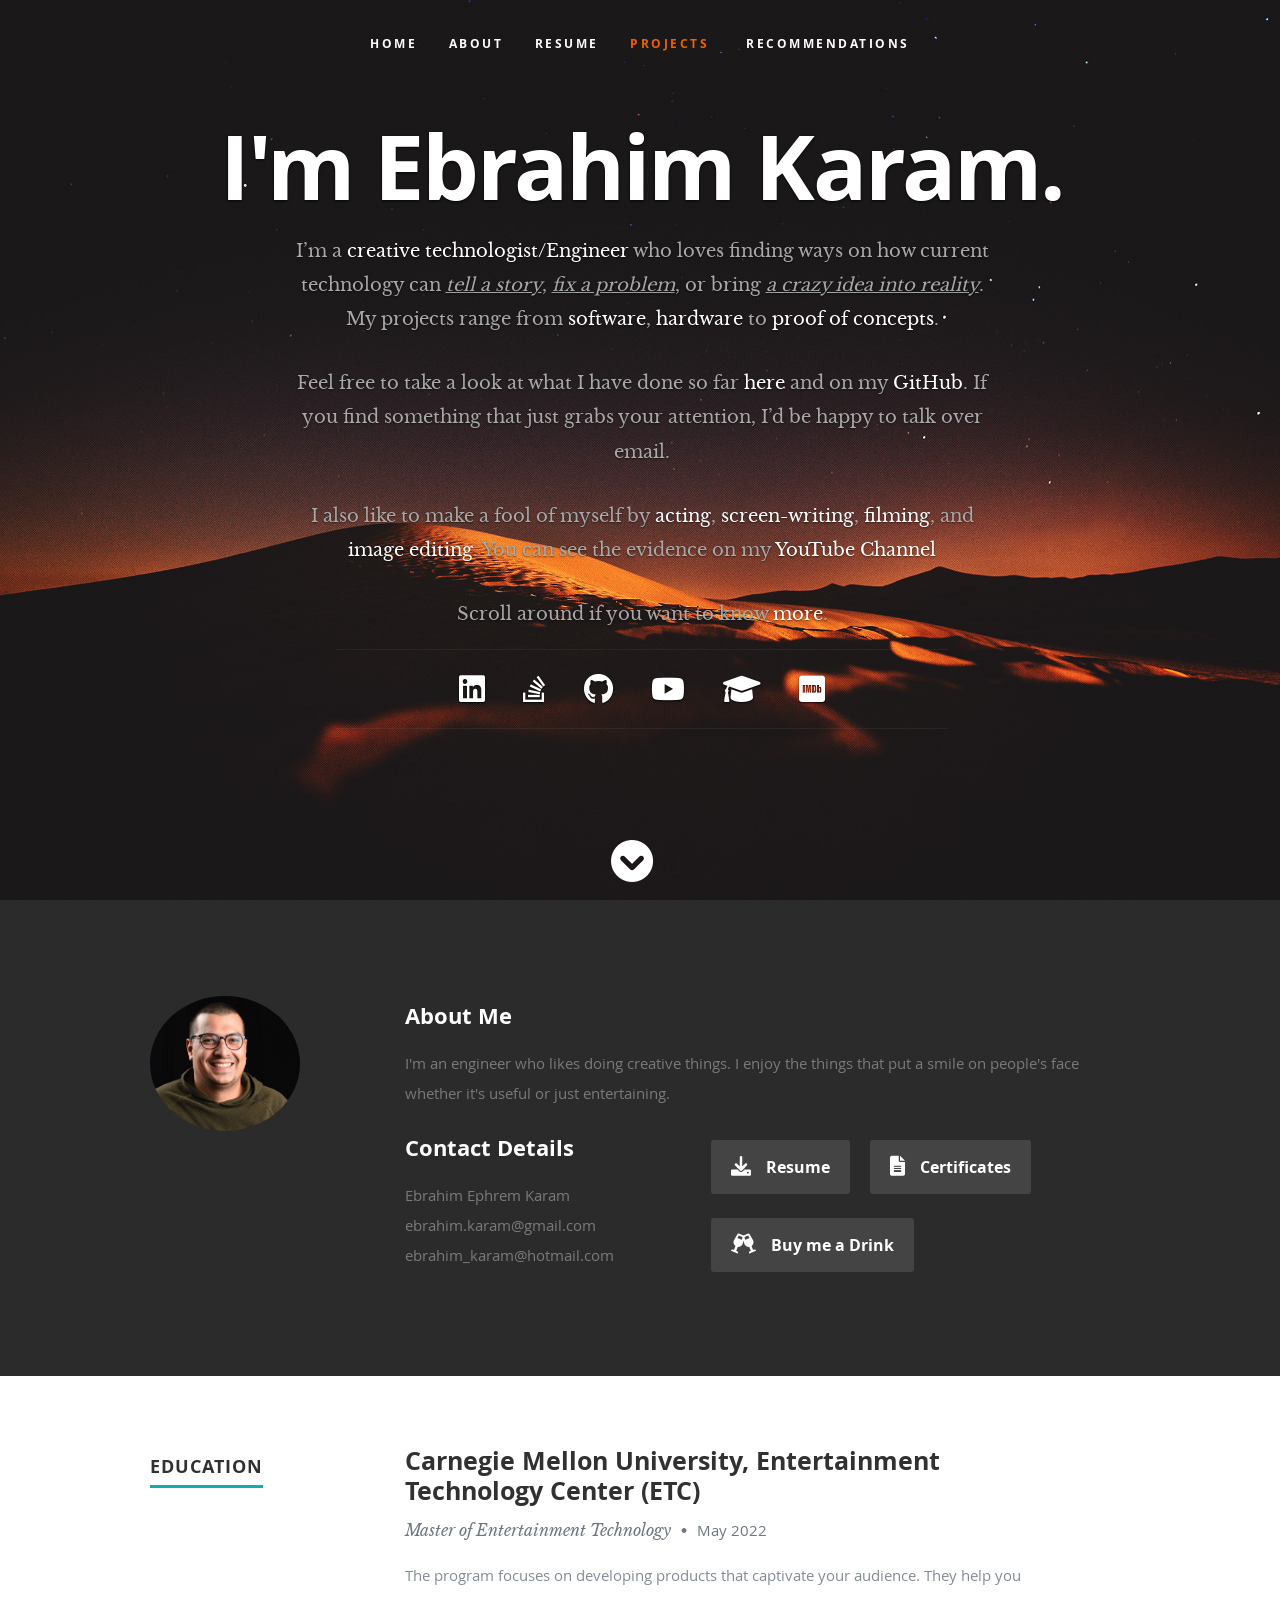
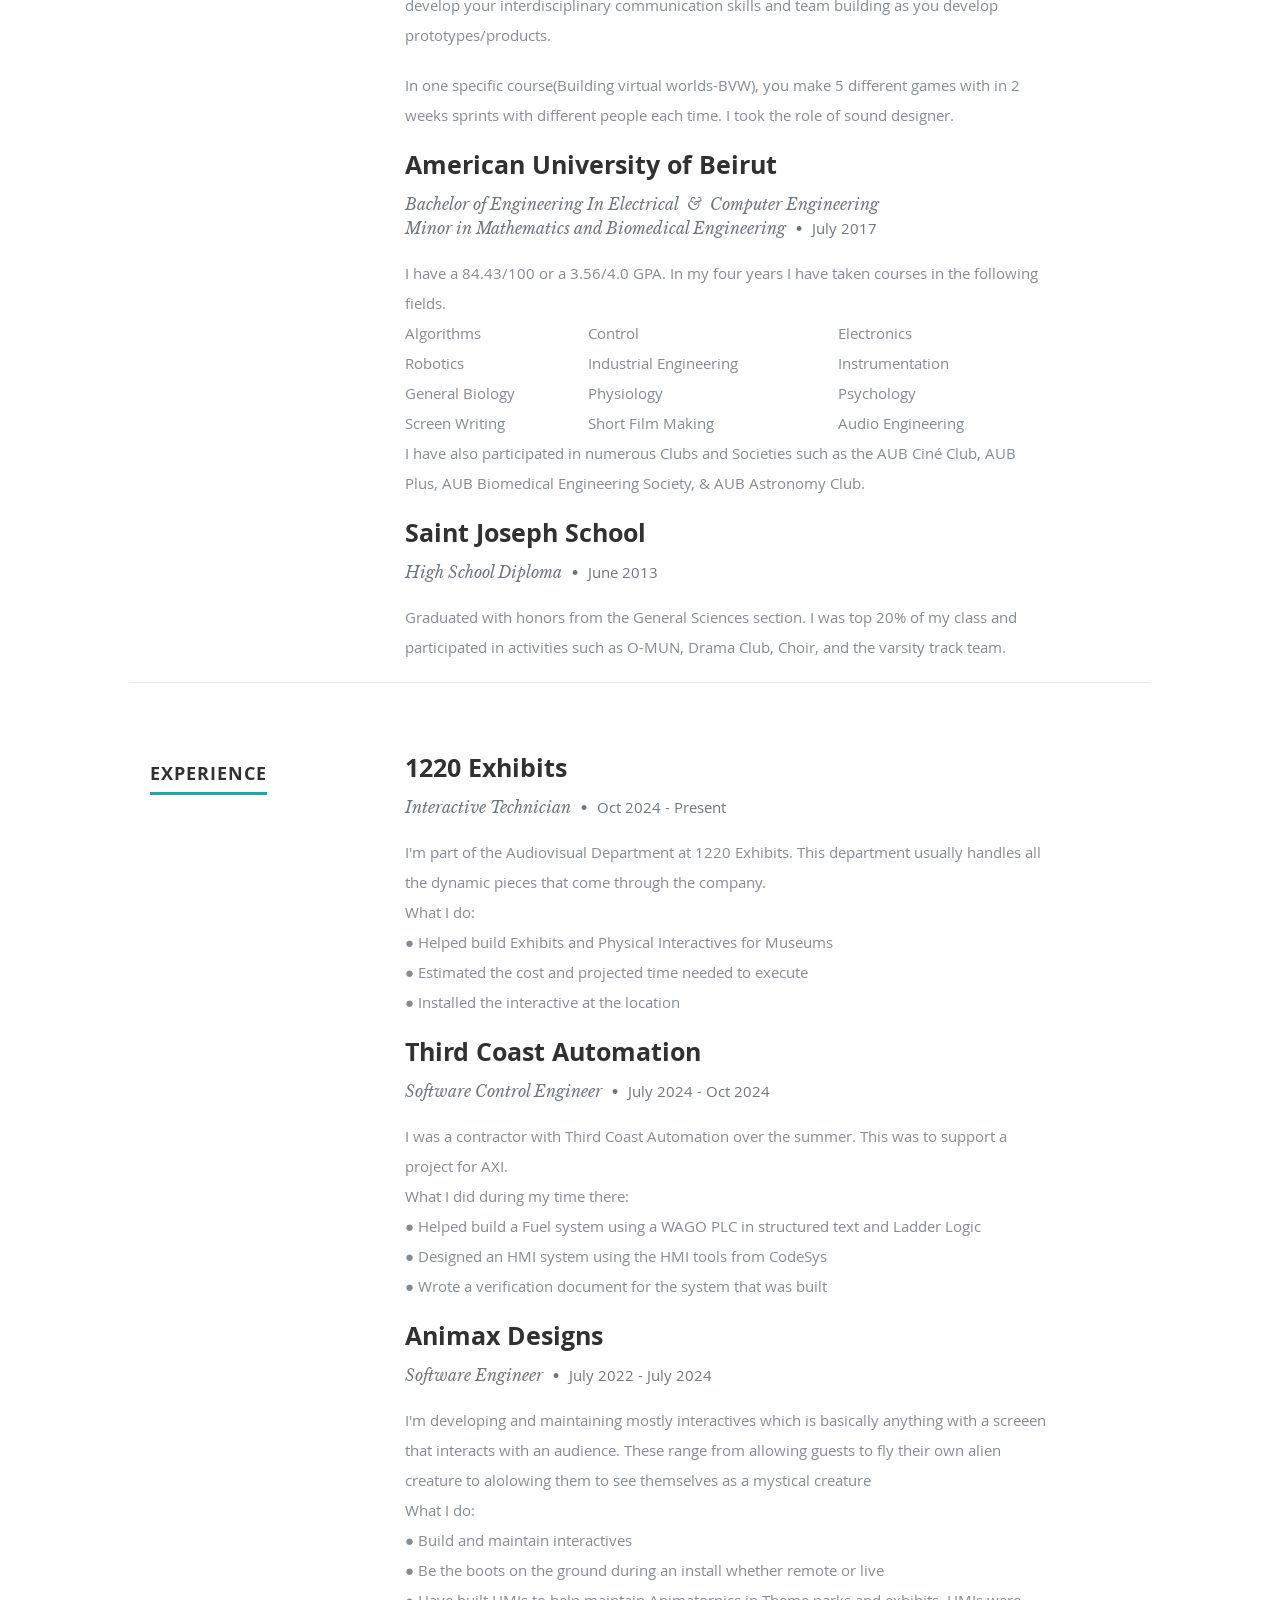
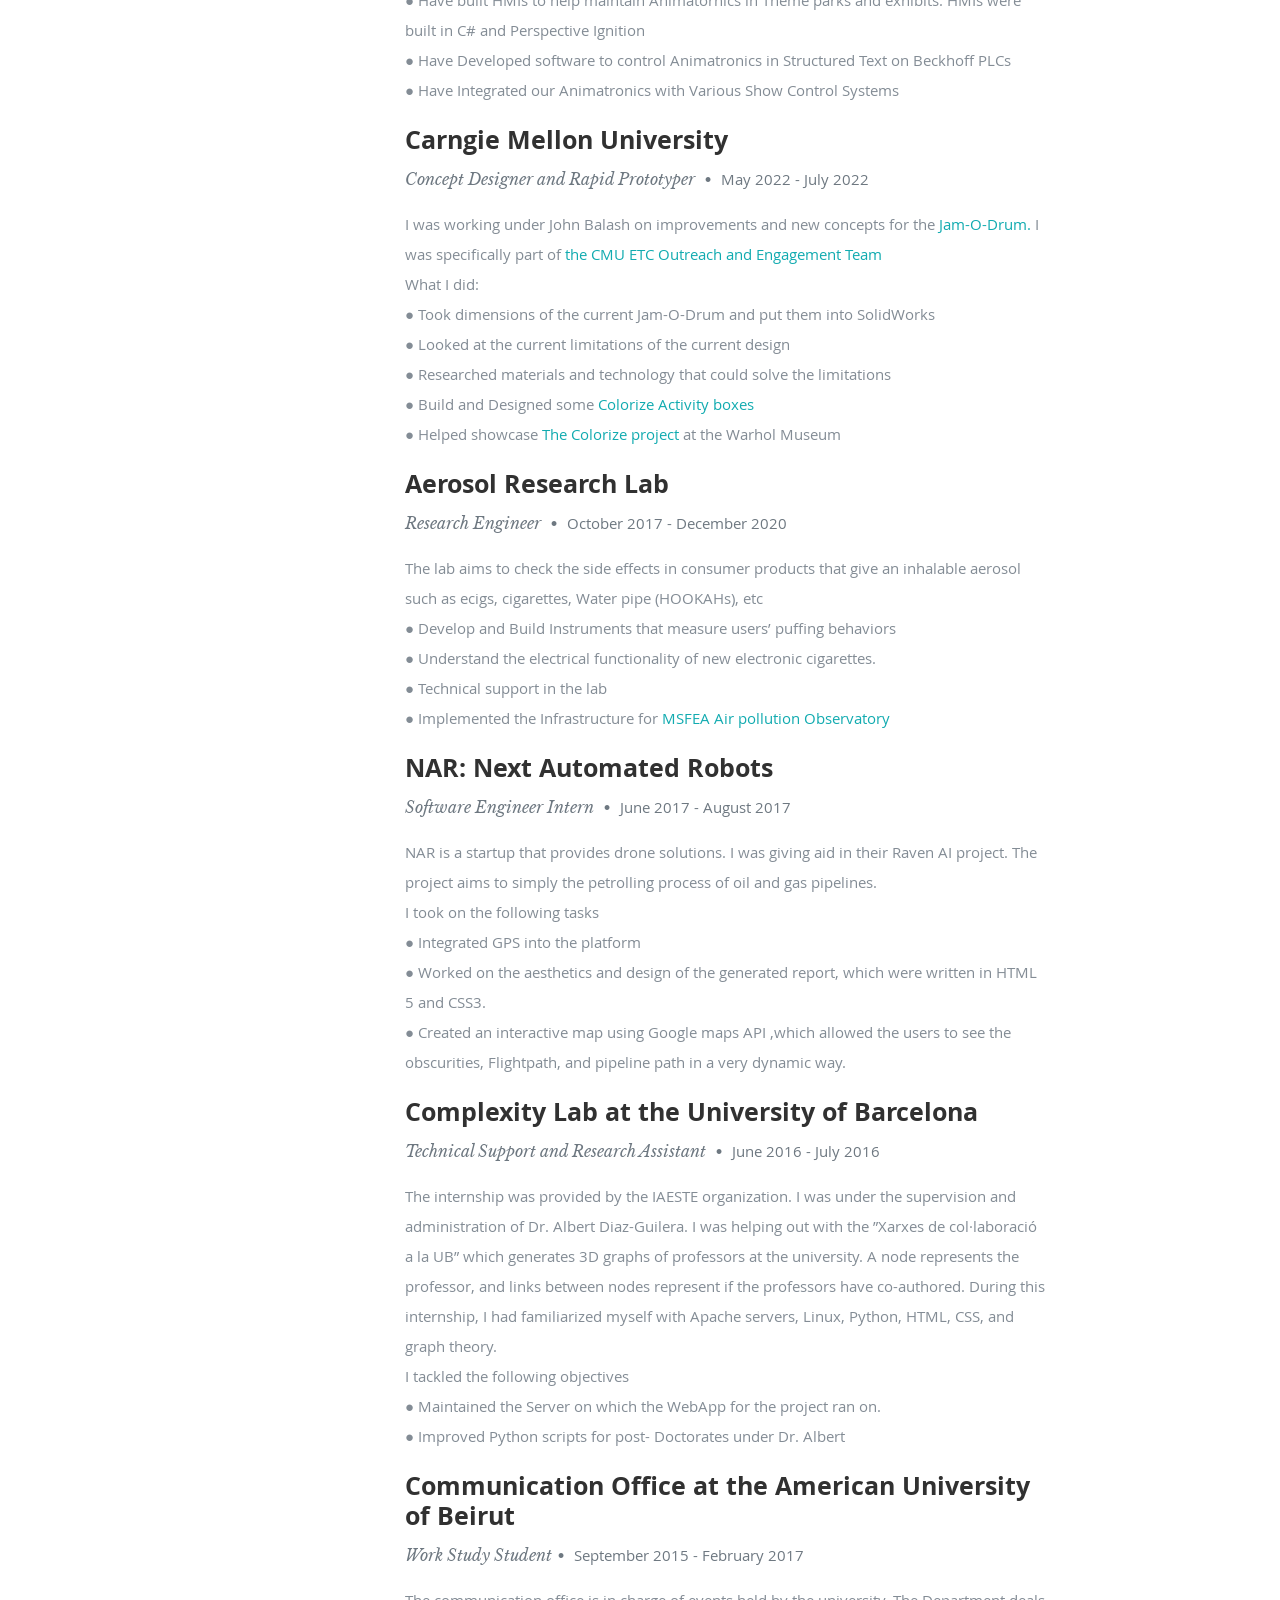
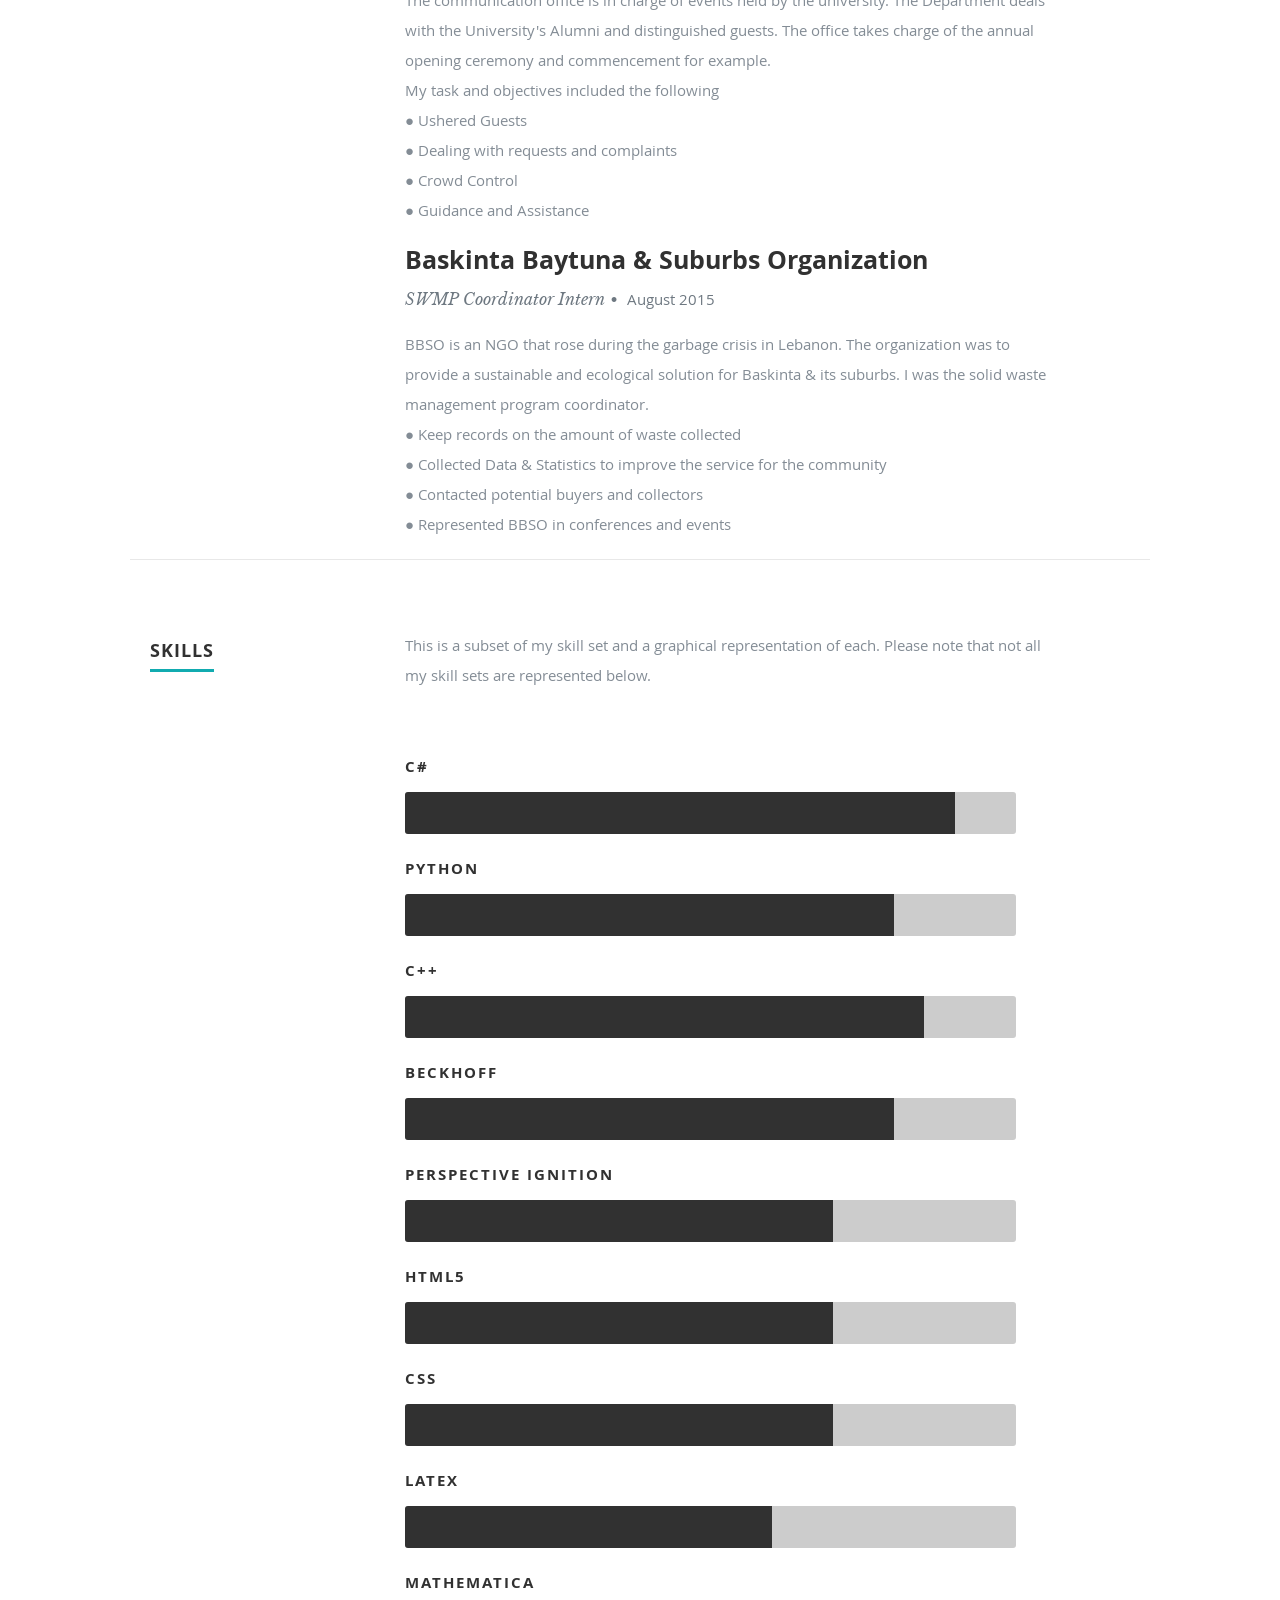
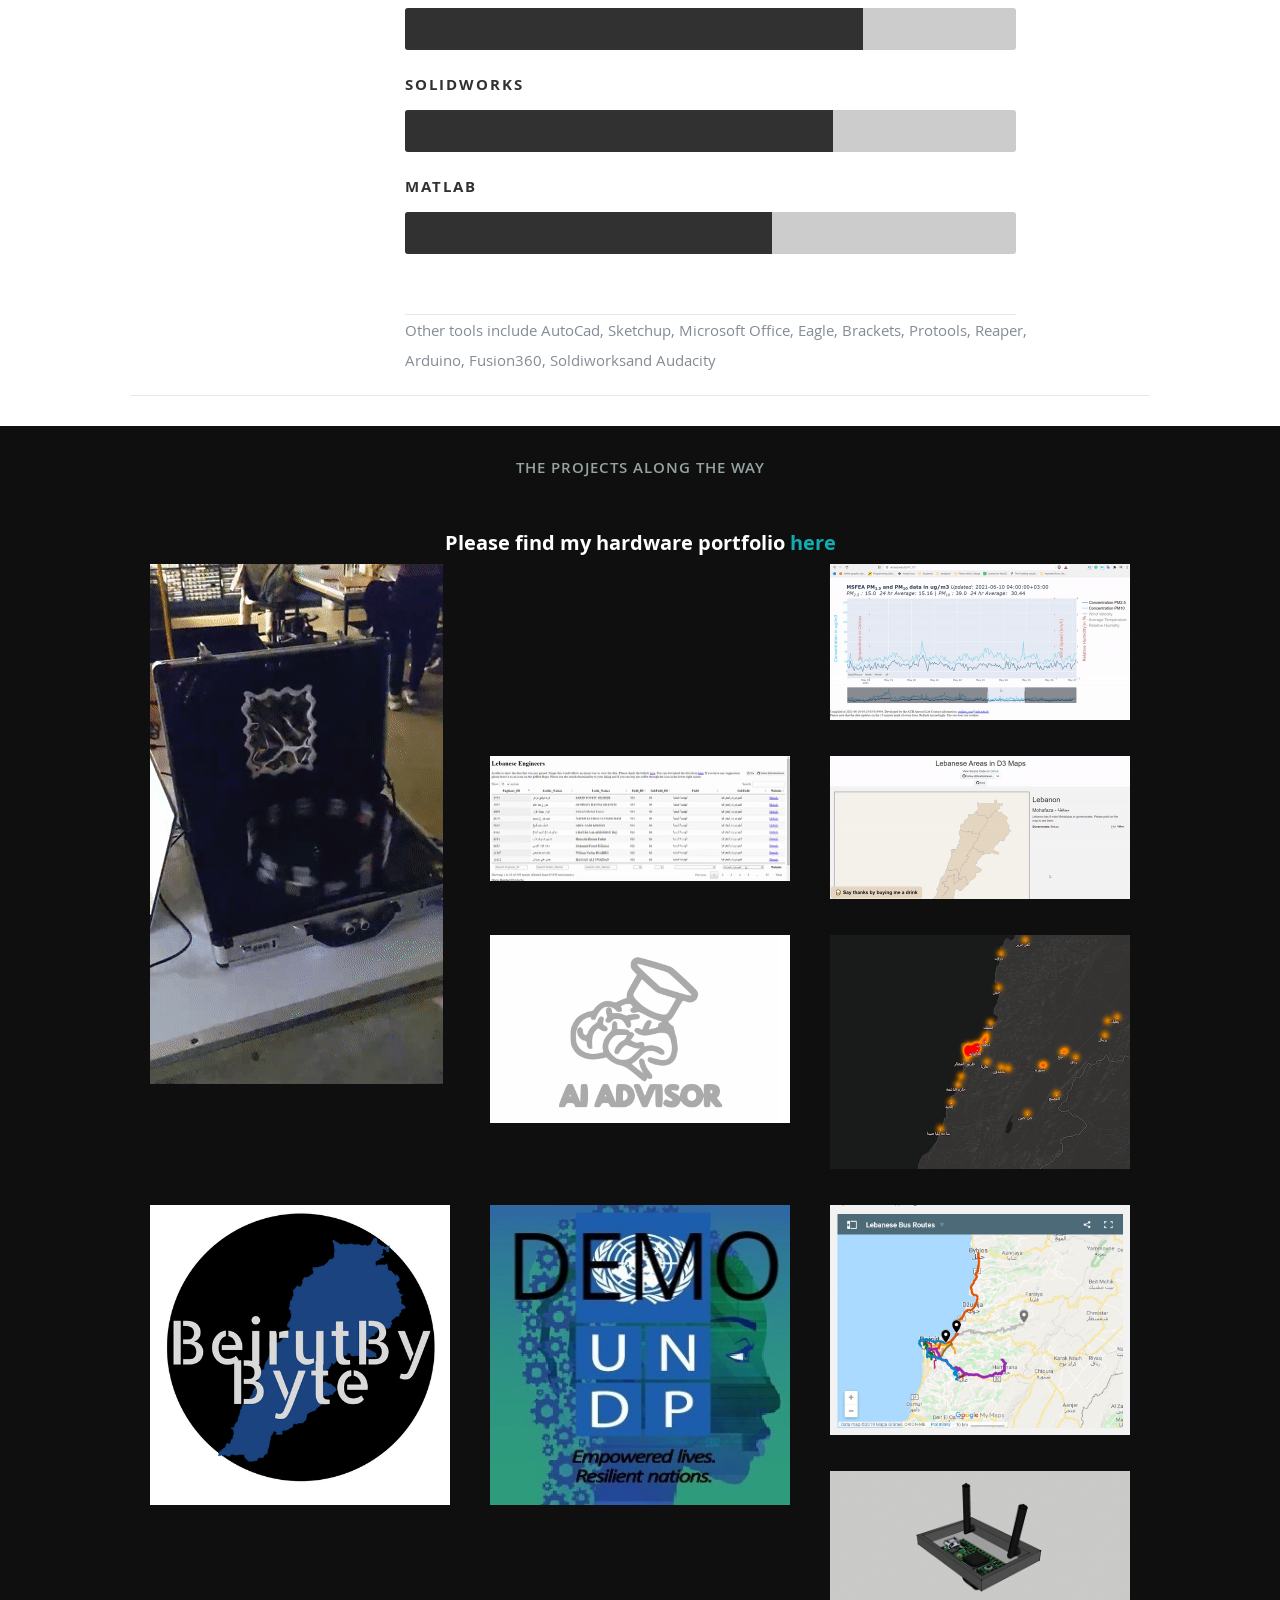
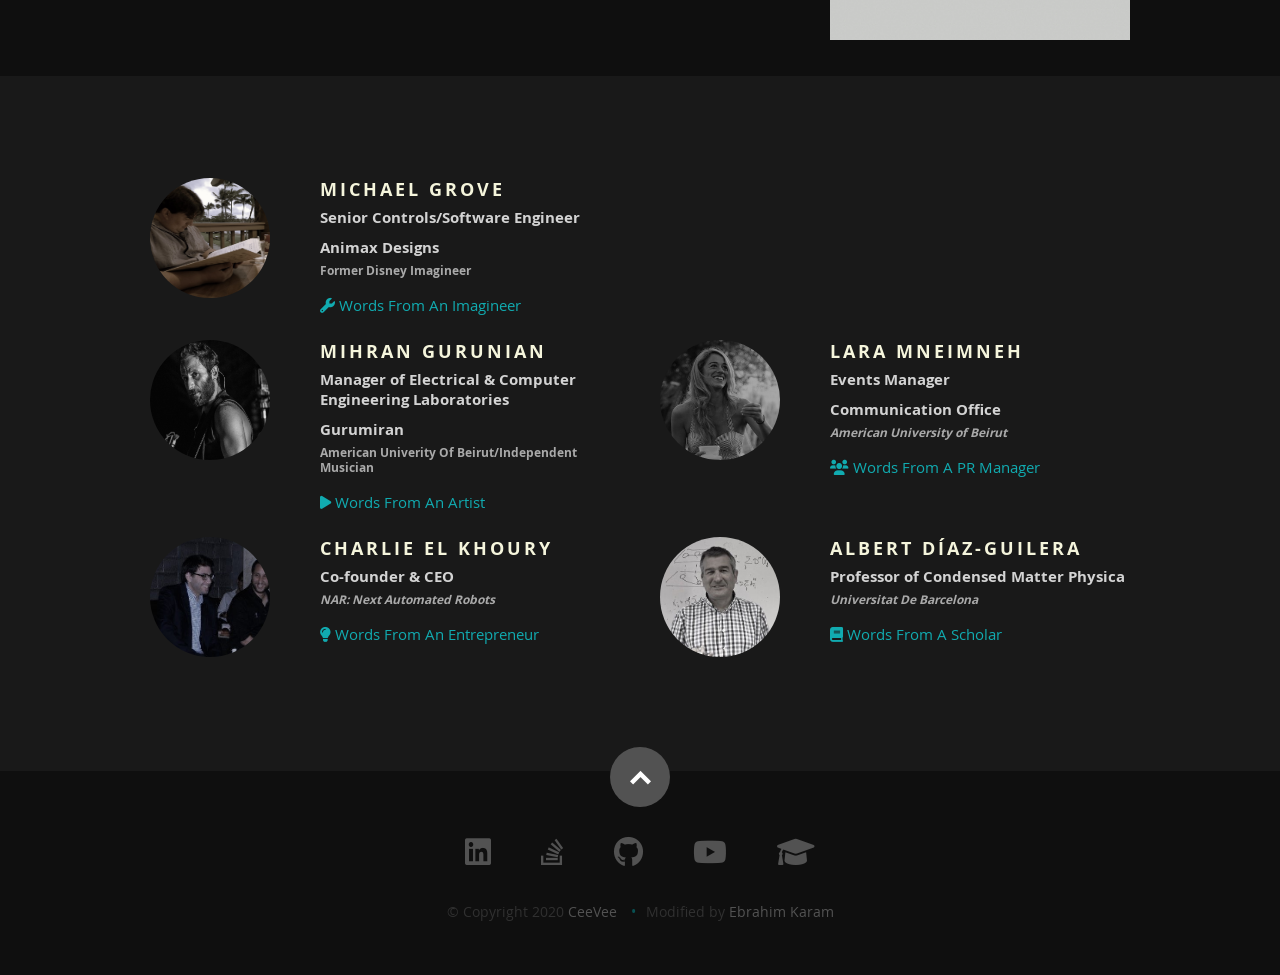
==== index.html @ c5aea29e "Added recent information and experience" ====
<!DOCTYPE html>
<!--[if lt IE 8 ]><html class="no-js ie ie7" lang="en"> <![endif]-->
<!--[if IE 8 ]><html class="no-js ie ie8" lang="en"> <![endif]-->
<!--[if (gte IE 8)|!(IE)]><!-->
<!--So IF you HERE: thanks for looking under the hood-->
<html class="no-js" lang="en">
<!--<![endif]-->

<head>
    <script data-ad-client="ca-pub-5506275231915436" async src="https://pagead2.googlesyndication.com/pagead/js/adsbygoogle.js"></script>
    <script data-ad-client="ca-pub-5506275231915436" async src="https://pagead2.googlesyndication.com/pagead/js/adsbygoogle.js"></script>


    <!--- Basic Page Needs
================================================== -->
    <meta charset="utf-8">
    <title>Ebrahim Karam Cirriculum Vitae</title>
    <meta name="description" content="">
    <meta name="author" content="">

    <!-- Mobile Specific Metas
================================================== -->
    <meta name="viewport" content="width=device-width, initial-scale=1, maximum-scale=1">

    <!-- CSS
================================================== -->
    <link rel="stylesheet" href="css/default.css">
    <link rel="stylesheet" href="css/layout.css">
    <link rel="stylesheet" href="css/media-queries.css">
    <link rel="stylesheet" href="css/magnific-popup.css">

    <!-- Script
================================================== -->
    <script src="js/modernizr.js"></script>

    <!-- Favicons
================================================== -->
    <link rel="shortcut icon" href="favicon.ico">


    <style>
        .dropbtn {
            background-color: #4CAF50;
            color: #838C95;
            padding: 16px;
            font-size: 16px;
            border: none;
            cursor: pointer;
        }

        .dropdown {
            position: relative;
            display: inline-block;
        }

        .dropdown-content {
            display: none;
            position: absolute;
            background-color: inherit;
            min-width: 160px;
            padding-top: 0px;
            box-shadow: 0px 8px 16px 0px rgba(0, 0, 0, 0.5);
            z-index: 1;
        }

        .dropdown-content a {
            color: #838C95;

            text-decoration: none;
            display: block;
        }

        .dropdown-content a:hover {
            color: orange;
        }

        .dropdown:hover .dropdown-content {
            display: block;
        }
    </style>


    <!--Google Analytics Tracking
================================================== -->
    <script>
        (function(i, s, o, g, r, a, m) {
            i['GoogleAnalyticsObject'] = r;
            i[r] = i[r] || function() {
                (i[r].q = i[r].q || []).push(arguments)
            }, i[r].l = 1 * new Date();
            a = s.createElement(o),
                m = s.getElementsByTagName(o)[0];
            a.async = 1;
            a.src = g;
            m.parentNode.insertBefore(a, m)
        })(window, document, 'script', 'https://www.google-analytics.com/analytics.js', 'ga');

        ga('create', 'UA-107166873-1', 'auto');
        ga('send', 'pageview');
    </script>

</head>

<body>
    <script>
        window.fbAsyncInit = function() {
            FB.init({
                appId: '136070000348594',
                cookie: true,
                xfbml: true,
                version: 'v2.10'
            });
            FB.AppEvents.logPageView();
        };

        (function(d, s, id) {
            var js, fjs = d.getElementsByTagName(s)[0];
            if (d.getElementById(id)) {
                return;
            }
            js = d.createElement(s);
            js.id = id;
            js.src = "//connect.facebook.net/en_US/sdk.js";
            fjs.parentNode.insertBefore(js, fjs);
        }(document, 'script', 'facebook-jssdk'));
    </script>

    <!-- Header
================================================== -->
    <header id="home">

        <nav id="nav-wrap">

            <a class="mobile-btn" href="#nav-wrap" title="Show navigation">Show navigation</a>
            <a class="mobile-btn" href="#" title="Hide navigation">Hide navigation</a>

            <ul id="nav" class="nav">
                <li class="current"><a class="smoothscroll" href="#home">Home</a></li>
                <li><a class="smoothscroll" href="#about">About</a></li>

                <li>
                    <div class="dropdown">
                        <a class="smoothscroll" href="#resume">Resume</a>

                        <div id="dropMeColor" class="dropdown-content">
                            <ul id="nav" class="nav">
                                <li><a class="smoothscroll" href="#education">Education</a></li>
                                <li><a class="smoothscroll" href="#experience">Experience</a></li>
                                <li><a class="smoothscroll" href="#skills">Skills</a></li>
                            </ul>
                        </div>
                    </div>
                </li>
                <li><a class="smoothscroll" href="#portfolio">Projects</a></li>

                <li><a class="smoothscroll" style="display: none" href="#testimonials">Favorite Quotes</a></li>
                <li><a class="smoothscroll" href="#contact">Recommendations</a></li>
            </ul> <!-- end #nav -->

        </nav> <!-- end #nav-wrap -->

        <div class="row banner">
            <div class="banner-text">
                <h1 class="responsive-headline">I'm Ebrahim Karam.</h1>
                <h3> I’m a <span>creative technologist/Engineer</span> who loves finding ways on how current technology can <i><u>tell a story</u></i>, <i><u>fix a problem</u></i>, or bring <i><u>a crazy idea into reality</u></i>. My projects range from <span>software</span>, <span>hardware</span> to <span>proof of concepts</span>.
                </h3>
                <br>
                <h3>
                    Feel free to take a look at what I have done so far <a href="https://www.ebrahimkaram.com/#portfolio"><span>here</span></a> and on my <a href="https://github.com/EbrahimKaram" target="_blank"><span>GitHub</span></a>. If you find something that just grabs your attention, I’d be happy to talk over email.
                </h3>
                <br>
                <h3>I also like to make a fool of myself by <span>acting</span>, <span>screen-writing</span>, <span>filming</span>, and <span>image editing</span>. You can see the evidence on my <a href="https://www.youtube.com/c/EbrahimKaram" target="_blank">YouTube Channel</a> </h3>
                <br>
                <h3>Scroll around if you want to know
                    <a class="smoothscroll" href="#about">more</a>.
                </h3>
                <hr />
                <ul class="social">
                    <li><a href="https://www.linkedin.com/in/ebrahim-ephrem-karam/" target="_blank"><i class="fab fa-linkedin"></i></a></li>
                    <li><a href="https://stackoverflow.com/users/6474694/ebrahim-karam" target="_blank"><i class="fab fa-stack-overflow"></i></a></li>
                    <li><a href="https://github.com/EbrahimKaram" target="_blank"><i class="fab fa-github"></i></a></li>
                    <li><a href="https://www.youtube.com/c/EbrahimKaram" target="_blank"><i class="fab fa-youtube"></i></a></li>
                    <li><a href="https://scholar.google.com/citations?user=YvEEdZUAAAAJ&hl=en" target="_blank"><i class="fa fa-graduation-cap"></i></a>
                    </li>
                    <li><a href="https://www.imdb.com/user/ur45714210/?ref_=nv_usr_prof_2" target="_blank"><i class="fab fa-imdb"></i></a>
                    </li>
                </ul>
                <hr />
            </div>
        </div>

        <p class="scrolldown">
            <a class="smoothscroll" href="#portfolio"><i class="fas fa-chevron-circle-down"></i></a>
        </p>


    </header> <!-- Header End -->


    <!-- About Section
================================================== -->
    <section id="about">

        <div class="row">

            <div class="three columns">

                <img class="profile-pic" src="images/profilepic1.jpg" alt="EbrahimKaram" />

            </div>

            <div class="nine columns main-col">

                <h2>About Me</h2>

                <p>I'm an engineer who likes doing creative things. I enjoy the things that put a smile on people's face whether it's useful or just entertaining.
                </p>

                <div class="row">

                    <div class="columns contact-details">

                        <h2>Contact Details</h2>
                        <p class="address">
                            <span>Ebrahim Ephrem Karam</span><br>
                            <span>ebrahim.karam@gmail.com</span>
                            <span>ebrahim_karam@hotmail.com</span>
                        </p>

                    </div>

                    <div class="columns download">
                        <p>
                            <a href="Documents/Ebrahim_Karam_Resume_Control_Engineer_June_7_2025.pdf" target="_blank" class="button"><i class="fa fa-download"></i>Resume</a>
                            &nbsp; &nbsp;
                            <a href="https://drive.google.com/drive/folders/0B4Ov7MswNppGQlFxZnRPSkpTU1E?usp=sharing" target="_blank" class="button"><i class="fas fa-file-alt"></i>Certificates</a>
                            <a href="https://www.buymeacoffee.com/bobKaram" target="_blank" class="button"><i class="fas fa-glass-cheers"></i>Buy me a Drink</a>
                        </p>

                    </div>

                </div> <!-- end row -->

            </div> <!-- end .main-col -->

        </div>

    </section> <!-- About Section End-->


    <!-- Resume Section
================================================== -->

    <section id="resume">
        <!-- Education
----------------------------------------------- -->

        <div id="education" class="row education">

            <div class="three columns header-col">
                <h1><span>Education</span></h1>
            </div>

            <div class="nine columns main-col">
                <div class="row item">

                    <div class="twelve columns">

                        <h3>Carnegie Mellon University, Entertainment Technology Center (ETC)</h3>
                        <p class="info">Master of Entertainment Technology <span>&bull;</span> <em class="date">May 2022</em></p>


                        <p>The program focuses on developing products that captivate your audience. They help you develop your interdisciplinary communication skills and team building as you develop prototypes/products.</p>


                        <p>In one specific course(Building virtual worlds-BVW), you make 5 different games with in 2 weeks sprints with different people each time. I took the role of sound designer.</p>



                    </div>

                </div> <!-- item end -->


                <div class="row item">

                    <div class="twelve columns">

                        <h3>American University of Beirut</h3>
                        <p class="info">Bachelor of Engineering In Electrical <span>&amp;</span> Computer Engineering <br>
                            Minor in Mathematics and Biomedical Engineering <span>&bull;</span> <em class="date">July 2017</em></p>


                        <p>I have a 84.43/100 or a 3.56/4.0 GPA. In my four years I have taken courses in the following fields.</p>

                        <table class="table" style="margin-top:-20px;" width=100%>
                            <tr>
                                <td>Algorithms</td>
                                <td>Control</td>
                                <td>Electronics</td>
                            </tr>
                            <tr>
                                <td>Robotics</td>
                                <td>Industrial Engineering</td>
                                <td>Instrumentation</td>
                            </tr>
                            <tr>
                                <td>General Biology</td>
                                <td>Physiology</td>
                                <td>Psychology</td>
                            </tr>
                            <tr>
                                <td>Screen Writing</td>
                                <td>Short Film Making</td>
                                <td>Audio Engineering</td>
                            </tr>
                        </table>


                        <p>I have also participated in numerous Clubs and Societies such as the AUB Ciné Club, AUB Plus, AUB Biomedical Engineering Society, & AUB Astronomy Club.</p>



                    </div>

                </div> <!-- item end -->

                <div class="row item">

                    <div class="twelve columns">

                        <h3>Saint Joseph School</h3>
                        <p class="info">High School Diploma <span>&bull;</span> <em class="date">June 2013</em></p>

                        <p>
                            Graduated with honors from the General Sciences section. I was top 20% of my class and participated in activities such as O-MUN, Drama Club, Choir, and the varsity track team.
                        </p>

                    </div>

                </div> <!-- item end -->

            </div> <!-- main-col end -->

        </div> <!-- End Education -->

        <!-- Work
----------------------------------------------- -->
        <div id="experience" class="row work">

            <div class="three columns header-col">
                <h1><span>Experience</span></h1>
            </div>

            <div class="nine columns main-col">

                <div class="row item">
                    <div class="twelve columns">

                        <h3>1220 Exhibits</h3>
                        <p class="info">Interactive Technician <span>&bull;</span> <em class="date">Oct 2024 - Present</em></p>

                        I'm part of the Audiovisual Department at 1220 Exhibits. This department usually handles all
                        the dynamic pieces that come through the company.
                        <p>
                            What I do:<br>
                            ● Helped build Exhibits and Physical Interactives for Museums<br>
                            ● Estimated the cost and projected time needed to execute <br>
                            ● Installed the interactive at the location<br>
                        </p>

                    </div>
                </div>

                <div class="row item">
                    <div class="twelve columns">

                        <h3>Third Coast Automation </h3>
                        <p class="info">Software Control Engineer <span>&bull;</span> <em class="date">July 2024 - Oct 2024</em></p>

                        I was a contractor with Third Coast Automation over the summer. This was to support a project for AXI.
                        <p>
                            What I did during my time there:<br>
                            ● Helped build a Fuel system using a WAGO PLC in structured text and Ladder Logic<br>
                            ● Designed an HMI system using the HMI tools from CodeSys<br>
                            ● Wrote a verification document for the system that was built<br>
                        </p>

                    </div>
                </div>
                <div class="row item">
                    <div class="twelve columns">

                        <h3>Animax Designs </h3>
                        <p class="info">Software Engineer <span>&bull;</span> <em class="date">July 2022 - July 2024</em></p>


                        I'm developing and maintaining mostly interactives which is basically anything with a screeen that interacts with an audience. These range from allowing guests to
                        fly their own alien creature to alolowing them to see themselves as a mystical creature

                        <p>
                            What I do:<br>
                            ● Build and maintain interactives<br>
                            ● Be the boots on the ground during an install whether remote or live<br>
                            ● Have built HMIs to help maintain Animatornics in Theme parks and exhibits. HMIs were built in C# and Perspective Ignition<br>
                            ● Have Developed software to control Animatronics in Structured Text on Beckhoff PLCs<br>
                            ● Have Integrated our Animatronics with Various Show Control Systems<br>
                        </p>

                    </div>
                </div>

                <div class="row item">
                    <div class="twelve columns">

                        <h3>Carngie Mellon University </h3>
                        <p class="info">Concept Designer and Rapid Prototyper <span>&bull;</span> <em class="date">May 2022 - July 2022</em></p>


                        I was working under John Balash on improvements and new concepts for the<a href="http://www.jamodrum.net/"> Jam-O-Drum.</a>

                        I was specifically part of <a href="https://www.instagram.com/cmuetck12/">the CMU ETC Outreach and Engagement Team</a>

                        <p>
                            What I did:<br>
                            ● Took dimensions of the current Jam-O-Drum and put them into SolidWorks<br>
                            ● Looked at the current limitations of the current design<br>
                            ● Researched materials and technology that could solve the limitations<br>
                            ● Build and Designed some <a href="https://www.instructables.com/member/Colorize/">Colorize Activity boxes</a><br>
                            ● Helped showcase <a href="https://project-archives.etc.cmu.edu/2022/spring/colorize/">The Colorize project</a> at the Warhol Museum<br>
                        </p>

                    </div>
                </div>


                <div class="row item">
                    <div class="twelve columns">

                        <h3>Aerosol Research Lab </h3>
                        <p class="info">Research Engineer <span>&bull;</span> <em class="date">October 2017 - December 2020</em></p>

                        <p>
                            The lab aims to check the side effects in consumer products that give an inhalable aerosol such as ecigs, cigarettes, Water pipe (HOOKAHs), etc<br>
                            ● Develop and Build Instruments that measure users’ puffing behaviors<br>
                            ● Understand the electrical functionality of new electronic cigarettes.<br>
                            ● Technical support in the lab<br>
                            ● Implemented the Infrastructure for <a href="https://www.aub.edu.lb/msfea/Pages/air-pollution.aspx">MSFEA Air pollution Observatory</a><br>

                        </p>

                    </div>
                </div>

                <div class="row item">

                    <div class="twelve columns">

                        <h3>NAR: Next Automated Robots</h3>
                        <p class="info">Software Engineer Intern <span>&bull;</span> <em class="date">June 2017 - August 2017</em></p>

                        <p>
                            NAR is a startup that provides drone solutions. I was giving aid in their Raven AI project. The project aims to simply the petrolling process of oil and gas pipelines.<br>
                            I took on the following tasks<br>
                            ● Integrated GPS into the platform<br>
                            ● Worked on the aesthetics and design of the generated report, which were written in HTML 5 and CSS3.<br>
                            ● Created an interactive map using Google maps API ,which allowed the users to see the obscurities, Flightpath, and pipeline path in a very dynamic way.<br>
                        </p>

                    </div>

                </div> <!-- item end -->

                <div class="row item">

                    <div class="twelve columns">

                        <h3>Complexity Lab at the University of Barcelona</h3>
                        <p class="info">Technical Support and Research Assistant <span>&bull;</span> <em class="date">June 2016 - July 2016</em></p>

                        <p>
                            The internship was provided by the IAESTE organization. I was under the supervision and administration of Dr. Albert Diaz-Guilera. I was helping out with the ”Xarxes de col·laboració a la UB” which generates 3D graphs of professors at the university. A node represents the professor, and links between nodes represent if the professors have co-authored. During this internship, I had familiarized myself with Apache servers, Linux, Python, HTML, CSS, and graph theory. <br>
                            I tackled the following objectives<br>
                            ● Maintained the Server on which the WebApp for the project ran on.<br>
                            ● Improved Python scripts for post- Doctorates under Dr. Albert<br>
                        </p>

                    </div>

                </div> <!-- item end -->


                <div class="row item">

                    <div class="twelve columns">

                        <h3>Communication Office at the American University of Beirut</h3>
                        <p class="info">Work Study Student<span>&bull;</span> <em class="date">September 2015 - February 2017</em></p>

                        <p>
                            The communication office is in charge of events held by the university. The Department deals with the University's Alumni and distinguished guests. The office takes charge of the annual opening ceremony and commencement for example.<br>
                            My task and objectives included the following<br>
                            ● Ushered Guests<br>
                            ● Dealing with requests and complaints<br>
                            ● Crowd Control<br>
                            ● Guidance and Assistance<br>
                        </p>

                    </div>

                </div> <!-- item end -->
                <div class="row item">

                    <div class="twelve columns">

                        <h3>Baskinta Baytuna & Suburbs Organization</h3>
                        <p class="info">SWMP Coordinator Intern<span>&bull;</span> <em class="date">August 2015</em></p>

                        <p>
                            BBSO is an NGO that rose during the garbage crisis in Lebanon. The organization was to provide a sustainable and ecological solution for Baskinta & its suburbs. I was the solid waste management program coordinator.<br>
                            ● Keep records on the amount of waste collected<br>
                            ● Collected Data & Statistics to improve the service for the community
                            <br>
                            ● Contacted potential buyers and collectors<br>
                            ● Represented BBSO in conferences and events<br>
                        </p>

                    </div>

                </div> <!-- item end -->

            </div> <!-- main-col end -->

        </div> <!-- End Work -->
        <!-- Skills
----------------------------------------------- -->

        <div id="skills" class="row skills">

            <div class="three columns header-col">
                <h1><span>Skills</span></h1>
            </div>

            <div class="nine columns main-col">

                <p>This is a subset of my skill set and a graphical representation of each. Please note that not all my skill sets are represented below.
                </p>

                <div class="bars">

                    <ul class="skills">
                        <li><span class="bar-expand ninety"></span><em>C#</em></li>
                        <li><span class="bar-expand eighty"></span><em>Python</em></li>
                        <li><span class="bar-expand eightyfive"></span><em>C++</em></li>
                        <li><span class="bar-expand eighty"></span><em>Beckhoff</em></li>
                        <li><span class="bar-expand seventy"></span><em>Perspective Ignition</em></li>

                        <li><span class="bar-expand seventy"></span><em>HTML5</em></li>
                        <li><span class="bar-expand seventy"></span><em>CSS</em></li>

                        <li><span class="bar-expand sixty"></span><em>Latex</em></li>
                        <li><span class="bar-expand seventyfive"></span><em>Mathematica</em></li>
                        <li><span class="bar-expand seventy"></span><em>Solidworks</em></li>
                        <li><span class="bar-expand sixty"></span><em>MATLAB</em></li>


                    </ul>

                </div><!-- end skill-bars -->
                <p> Other tools include AutoCad, Sketchup, Microsoft Office, Eagle, Brackets, Protools, Reaper, Arduino, Fusion360, Soldiworksand Audacity</p>

            </div> <!-- main-col end -->

        </div> <!-- End skills -->

    </section> <!-- Resume Section End-->

    <!-- Portfolio Section
   ================================================== -->
    <section id="portfolio">

        <div class="row">

            <div class="twelve columns collapsed">

                <br>
                <h1>The Projects Along the Way</h1>
                <h4 style="text-align:center; color: white" align="center">Please find my hardware portfolio <a href="https://docs.google.com/document/d/1XxdMaxeYwubw-6Q2ZgsQHnFA17zTqqywBsSk0YxOySo/edit?usp=sharing"> here </a></h4>

                <!-- portfolio-wrapper -->
                <div id="portfolio-wrapper" class="bgrid-thirds s-bgrid-thirds  cf ">
                    <div class="columns portfolio-item">
                        <div class="item-wrap">

                            <a href="#modal-WhoAreYou" title="">
                                <img alt="" src="images/portfolio/WhoAreYou.gif">
                                <div class="overlay">
                                    <div class="portfolio-item-meta">
                                        <h5>Who are you</h5>
                                        <p>Zeotrope. CourseProject</p>
                                    </div>
                                </div>
                                <div class="link-icon"><i class="icon-plus"></i></div>
                            </a>

                        </div>
                    </div> <!-- item end -->

                    <div class="columns portfolio-item">
                        <div class="item-wrap">

                            <a href="#modal-helpAPeer" title="">
                                <img alt="" src="images/portfolio/HelpAPeer.gif">
                                <div class="overlay">
                                    <div class="portfolio-item-meta">
                                        <h5>Help A Peer</h5>
                                        <p>Zoom Extension. Semester long Project</p>
                                    </div>
                                </div>
                                <div class="link-icon"><i class="icon-plus"></i></div>
                            </a>

                        </div>
                    </div> <!-- item end -->

                    <div class="columns portfolio-item">
                        <div class="item-wrap">

                            <a href="#modal-00" title="">
                                <img alt="" src="images/portfolio/AirPollutionObservatory.gif">
                                <div class="overlay">
                                    <div class="portfolio-item-meta">
                                        <h5>MSFEA Air Pollution Observatory</h5>
                                        <p>Real-time Monitor</p>
                                    </div>
                                </div>
                                <div class="link-icon"><i class="icon-plus"></i></div>
                            </a>

                        </div>
                    </div> <!-- item end -->

                    <div class="columns portfolio-item">
                        <div class="item-wrap">

                            <a href="#modal-lbn_engineer" title="">
                                <img alt="" src="images/portfolio/Lebanese%20Engineers.gif">
                                <div class="overlay">
                                    <div class="portfolio-item-meta">
                                        <h5>Lebanese Engineers</h5>
                                        <p>Data Analysis</p>
                                    </div>
                                </div>
                                <div class="link-icon"><i class="icon-plus"></i></div>
                            </a>

                        </div>
                    </div> <!-- item end -->


                    <div class="columns portfolio-item">
                        <div class="item-wrap">

                            <a href="#modal-05" title="">
                                <img alt="" src="images/portfolio/Lebanon%20District%20D3%20Map.gif">
                                <div class="overlay">
                                    <div class="portfolio-item-meta">
                                        <h5>Lebanon District D3 Map</h5>
                                        <p>D3 Map of Lebanon</p>
                                    </div>
                                </div>
                                <div class="link-icon"><i class="icon-plus"></i></div>
                            </a>

                        </div>
                    </div> <!-- item end -->

                    <div class="columns portfolio-item">
                        <div class="item-wrap">

                            <a href="#modal-01" title="">
                                <img alt="" src="images/portfolio/AI%20Advisor%20transparent.png">
                                <div class="overlay">
                                    <div class="portfolio-item-meta">
                                        <h5>AI Advisor</h5>
                                        <p>Chatbot</p>
                                    </div>
                                </div>
                                <div class="link-icon"><i class="icon-plus"></i></div>
                            </a>

                        </div>
                    </div> <!-- item end -->

                    <div class="columns portfolio-item">
                        <div class="item-wrap">

                            <a href="#modal-02" title="">
                                <img alt="" src="images/portfolio/LebanonProtests.png">
                                <div class="overlay">
                                    <div class="portfolio-item-meta">
                                        <h5>Lebanon Protests</h5>
                                        <p>Website</p>
                                    </div>
                                </div>
                                <div class="link-icon"><i class="icon-plus"></i></div>
                            </a>

                        </div>
                    </div> <!-- item end -->

                    <div class="columns portfolio-item">
                        <div class="item-wrap">

                            <a href="#modal-03" title="">
                                <img alt="" src="images/portfolio/BeirutByByte.png">
                                <div class="overlay">
                                    <div class="portfolio-item-meta">
                                        <h5>BeirutByByte</h5>
                                        <p>Mobile App</p>
                                    </div>
                                </div>
                                <div class="link-icon"><i class="icon-plus"></i></div>
                            </a>

                        </div>
                    </div> <!-- item end -->

                    <div class="columns portfolio-item">
                        <div class="item-wrap">

                            <a href="#modal-07" title="For Your Information">
                                <img alt="" src="images/portfolio/For%20your%20information.jpg">
                                <div class="overlay">
                                    <div class="portfolio-item-meta">
                                        <h5>You Should Know لمعلوماتك</h5>
                                        <p>UNDP Facebook Developer Challenge</p>
                                    </div>
                                </div>
                                <div class="link-icon"><i class="icon-plus"></i></div>
                            </a>

                        </div>
                    </div> <!-- item end -->


                    <div class="columns portfolio-item">
                        <div class="item-wrap">

                            <a href="#modal-04" title="">
                                <img alt="" src="images/portfolio/Lebanese%20Bus%20Routes.jpg">
                                <div class="overlay">
                                    <div class="portfolio-item-meta">
                                        <h5>Lebanese Bus Routes</h5>
                                        <p>Transit Map in Lebanon</p>
                                    </div>
                                </div>
                                <div class="link-icon"><i class="icon-plus"></i></div>
                            </a>

                        </div>
                    </div> <!-- item end -->





                    <div class="columns portfolio-item">
                        <div class="item-wrap">

                            <a href="#modal-06" title="">
                                <img alt="" src="images/portfolio/Vane%20Device.gif">
                                <div class="overlay">
                                    <div class="portfolio-item-meta">
                                        <h5>Vané</h5>
                                        <p>Hackathon Idea</p>
                                    </div>
                                </div>
                                <div class="link-icon"><i class="icon-plus"></i></div>
                            </a>

                        </div>
                    </div> <!-- item end -->




                </div> <!-- portfolio-wrapper end -->

            </div> <!-- twelve columns end -->


            <!-- Modal Popup --------------------------------------------------------------- -->
            <div id="modal-WhoAreYou" class="popup-modal mfp-hide">

                <a href="https://courses.ideate.cmu.edu/16-375/f2021/work/2021/12/02/who-are-you/" target="_blank"><img class="scale-with-grid" src="images/portfolio/WhoAreYou.gif" alt="" />
                </a>
                <div class="description-box">
                    <h4>Who are You</h4>
                    <p>This was the final project for the course Robotics for creative practice. It was a team of two and we decided to make a zeotrope that could fit in suitcase. I was responsible for the electronics and the programming. Please feel free to read the <a href="https://courses.ideate.cmu.edu/16-375/f2021/work/2021/12/02/who-are-you/" target="_blank">final report</a> on the project You can see how this was iterated on via the youtube playlist <a target="_blank" href="https://youtube.com/playlist?list=PLgK8ktcGDGs8UTsSelbhrGaLpSCA9uN-X">here</a>
                        <span class="categories"><i class="fas fa-pen-paintbrush"></i><i class="fas fa-video"></i><i class="fas fa-chalkboard-teacher"></i>Zeotrope, Art Piece, Illusion</span>
                </div>

                <div class="link-box">
                    <a target="_blank" href="https://courses.ideate.cmu.edu/16-375/f2021/work/2021/12/02/who-are-you/">Details</a>
                    <a class="popup-modal-dismiss">Close</a>
                </div>

            </div><!-- modal-01 End -->

            <div id="modal-helpAPeer" class="popup-modal mfp-hide">

                <a href="https://projects.etc.cmu.edu/help-a-peer/" target="_blank"><img class="scale-with-grid" src="images/portfolio/HelpAPeer.gif" alt="" />
                </a>
                <div class="description-box">
                    <h4>HelpAPeer</h4>
                    <p>This was a student pitched project as part of CMU ETC. The aim of the project was to make augment Zoom for the virtual/remote classroom and provide features that. I was one of the main programmers and designers on the team. This was project that had a lot of hurdles but I was super lucky to have the team that I had. Feel free to check the tech challenges <a target="_blank" href="https://projects.etc.cmu.edu/help-a-peer/?cat=3"> here</a>. The code is open-source and you can check it out <a target="_blank" href="https://github.com/HelpAPeer/HAP_C_Sharp">here</a>
                        <span class="categories"><i class="fa-solid fa-pen-paintbrush"></i> <i class="fas fa-video"></i><i class="fas fa-chalkboard-teacher"></i>Education, Human Centered Design, Zoom</span>
                </div>

                <div class="link-box">
                    <a target="_blank" href="https://projects.etc.cmu.edu/help-a-peer/">Details</a>
                    <a class="popup-modal-dismiss">Close</a>
                </div>

            </div><!-- modal-01 End -->

            <div id="modal-00" class="popup-modal mfp-hide">

                <a href="https://www.aub.edu.lb/msfea/Pages/air-pollution.aspx" target="_blank"><img class="scale-with-grid" src="images/portfolio/AirPollutionObservatory.gif" alt="" />
                </a>
                <div class="description-box">
                    <h4>MSFEA Air Pollution Observatory</h4>
                    <p>A system that was put in place while I was full time in the Aerosol lab. The system logs the PM 10 and PM 2.5 of the atmosphere at AUB and publishes the data to the AUB website.
                        <span class="categories"><i class="fas fa-microchip"></i><i class="fas fa-server"></i>Real-time Monitor, Hardware, Server</span>
                </div>

                <div class="link-box">
                    <a target="_blank" href="https://www.aub.edu.lb/msfea/Pages/air-pollution.aspx">Details</a>
                    <a class="popup-modal-dismiss">Close</a>
                </div>

            </div><!-- modal-01 End -->


            <div id="modal-01" class="popup-modal mfp-hide">

                <a href="https://youtu.be/G0J51ra-6cw" target="_blank"><img class="scale-with-grid" src="images/portfolio/AI%20Advisor%20transparent.png" alt="" />
                </a>
                <div class="description-box">
                    <h4>AI Advisor</h4>
                    <p>An application that was developed during Beirut Startup Weekend 2017. The team won <strong>First Place</strong></p>
                    <span class="categories"><i class="fas fa-code-branch"></i>Chatbot, Hackathon</span>
                </div>

                <div class="link-box">
                    <a target="_blank" href="https://youtu.be/G0J51ra-6cw">Details</a>
                    <a class="popup-modal-dismiss">Close</a>
                </div>

            </div><!-- modal-01 End -->

            <div id="modal-02" class="popup-modal mfp-hide">

                <a href="https://lebanonprotests.xyz/" target="_blank"> <img class="scale-with-grid" src="images/portfolio/LebanonProtests.png" alt="" /></a>

                <div class="description-box">
                    <h4>Lebanon Protests</h4>
                    <p>I contributed to a website that showed the location of all Lebanese protests in the country and abroad. The site was developed by Lebanese expats.</p>
                    <span class="categories"><i class="fab fa-diaspora"></i></i>Web Development</span>
                </div>

                <div class="link-box">
                    <a target="_blank" href="https://lebanonprotests.xyz/">Details</a>
                    <a class="popup-modal-dismiss">Close</a>
                </div>

            </div><!-- modal-02 End -->

            <div id="modal-03" class="popup-modal mfp-hide">

                <a href="https://youtu.be/aPWa35agD30" target="_blank"><img class="scale-with-grid" src="images/portfolio/BeirutByByte.png" alt="" /></a>

                <div class="description-box">
                    <h4>BeirutByByte</h4>
                    <p>An application that came into development thanks to the <a target="_blank" href="https://refugeelearning.media.mit.edu/">MIT Media Lab RLA</a> program. This project was tested and validated with the help of the NGO <a target="_blank" href="http://sdaid.org/">SAWA for Aid and Development</a></p>
                    <span class="categories"><i class="fas fa-tablet-alt"></i>App Development, User Testing and validation</span>
                </div>

                <div class="link-box">
                    <a target="_blank" href="https://youtu.be/aPWa35agD30">Details</a>
                    <a class="popup-modal-dismiss">Close</a>
                </div>

            </div><!-- modal-03 End -->

            <div id="modal-04" class="popup-modal mfp-hide">

                <a target="_blank" href="https://ebrahimkaram.github.io/Lebanese-Bus-Routes/"><img class="scale-with-grid" src="images/portfolio/Lebanese%20Bus%20Routes.jpg" />
                </a>
                <div class="description-box">
                    <h4>Lebanese Bus Routes</h4>
                    <p>This project helps identify the different Bus Routes in Lebanon. In order to increase contributions and exposure, the project was forked into <a target="_blank" href="https://github.com/LebaneseDevelopers">Lebanese Developers Community</a> and <a target="_blank" href="https://github.com/DevCBeirut">Facebook Developer Circle: Beirut</a></p>
                    <span class="categories"><i class="fas fa-bus"></i>Transportation</span>
                </div>

                <div class="link-box">
                    <a href="https://ebrahimkaram.github.io/Lebanese-Bus-Routes/">Details</a>
                    <a class="popup-modal-dismiss">Close</a>
                </div>

            </div><!-- modal-04 End -->

            <div id="modal-05" class="popup-modal mfp-hide">

                <a href="https://ebrahimkaram.github.io/Lebanon-Districts-D3-Map/" target="_blank"> <img class="scale-with-grid" src="images/portfolio/Lebanon%20District%20D3%20Map.gif" alt="" />
                </a>
                <div class="description-box">
                    <h4>Lebanon District D3 Map</h4>
                    <p>The Map shows the different Governorates, Districts and Villages
                        in Lebanon along with their names in Arabic and Latin. This project would hopefully allow other developers to show their data on a Lebanese map and make data visualization easier.</p>
                    <span class="categories"><i class="fas fa-map"></i>District Map</span>
                </div>

                <div class="link-box">
                    <a href="https://ebrahimkaram.github.io/Lebanon-Districts-D3-Map/" target="_blank">Details</a>
                    <a class="popup-modal-dismiss">Close</a>
                </div>

            </div><!-- modal-05 End -->

            <div id="modal-06" class="popup-modal mfp-hide">

                <a href="https://docs.google.com/presentation/d/1emJlc5XwuutVUpMmTPEpWYNkMnCn43D31-DZbz5rKyA/edit?usp=sharing" target="_blank"><img class="scale-with-grid" src="images/portfolio/Vane%20Device.gif" alt="" /></a>

                <div class="description-box">
                    <h4>Vané</h4>
                    <p>The idea was an attempt to solve the public transportation problem in Lebanon. It was part of the <a href="http://ourmena.com/" target="_blank">OurMena hackathon</a> in 2017. You can watch the pitch live on the 38:23 mark on the following <a href="https://www.facebook.com/NetherlandsEmbassyLebanon/videos/1653888911304387/" target="_blank">Facebook video.</a> We were lucky enough to win First Place for the idea. </p>
                    <span class="categories"><i class="fas fa-shuttle-van"></i>Ideation</span>
                </div>

                <div class="link-box">
                    <a target="_blank" href="https://docs.google.com/presentation/d/1emJlc5XwuutVUpMmTPEpWYNkMnCn43D31-DZbz5rKyA/edit?usp=sharing">Details</a>
                    <a class="popup-modal-dismiss">Close</a>
                </div>

            </div><!-- modal-06 End -->

            <div id="modal-07" class="popup-modal mfp-hide">

                <div style="text-align:center;" align="center">
                    <a href="https://www.facebook.com/You-should-Know-_%D9%84%D9%85%D8%B9%D9%84%D9%88%D9%85%D8%A7%D8%AA%D9%83-103437301159106/" target="_blank"><img class="Scale-with-grid" src="images/portfolio/For%20your%20information.jpg" alt="You Should Know" /></a>
                </div>


                <div class="description-box">
                    <h4>You should Know _لمعلوماتك</h4>
                    <p>We tackled UNDP’s Accelerator Lab challenge to improve access to governmental anti-corruption documents.What we have produced is <a target="_blank" href="https://www.messenger.com/t/103437301159106">a chatbot on Facebook Messenger</a> that will explain the content of the documents in an interactive and easy-to-digest format, as well as providing links to the original documents. More than just a filing system for the documents themselves, it can be an important pillar of a communications campaign to inform the public about issues that may affect their lives. The project might also be developed into an <a target="_blank" href="https://prezi.com/view/NX99AKnIRmwwZck0zX1Q/">interactive platform</a> to be more scalable. You can read more about the project on this <a target="_blank" href="https://docs.google.com/document/d/1s84XLQ9MWehdHfZ_GvJT-bn2PXQxpjmb7CqlahiZ0TI/edit?usp=sharing">Google Doc</a>.
                    </p>
                    <span class="categories"><i class="far fa-comments"></i>Chatbot, Social, Anti-corruption</span>
                </div>

                <div class="link-box">
                    <a target="_blank" href="https://www.facebook.com/You-should-Know-_%D9%84%D9%85%D8%B9%D9%84%D9%88%D9%85%D8%A7%D8%AA%D9%83-103437301159106">Details</a>
                    <a class="popup-modal-dismiss">Close</a>
                </div>

            </div><!-- modal-07 End -->

            <div id="modal-lbn_engineer" class="popup-modal mfp-hide">

                <div style="text-align:center;" align="center">
                    <a href="https://www.ebrahimkaram.com/LebaneseEngineers/" target="_blank"><img class="Scale-with-grid" src="images/portfolio/Lebanese%20Engineers.gif" alt="Lebanese Engineers" /></a>
                </div>


                <div class="description-box">
                    <h4>Lebanese Engineers</h4>
                    <p>Out of curiosity I wanted to know how many engineers were registered in each category in the <a target="_blank" href="https://www.oea.org.lb/Arabic/default.aspx?pageid=7">Order of Engineers in Lebanon</a>. The website had a <a target="_blank" href="https://www.oea.org.lb/Arabic/MembersSearch.aspx?pageid=112">directory</a> which made this data publicly accessible. I got the data and was able to answer questions like which is the most popular engineering major in Lebanon and other concerns. This data was shared with the <a target="_blank" href="https://github.com/aub-mind">AUB Mind group</a>.

                        You can read more about the project from the <a target="_blank" href="https://github.com/EbrahimKaram/LebaneseEngineers#readme">README file</a>.
                    </p>
                    <span class="categories"><i class="fas fa-chart-area"></i><i class="fab fa-wpbeginner"></i>Data Analysis, Web Scraping, "Big" Data</span>
                </div>

                <div class="link-box">
                    <a target="_blank" href="https://www.ebrahimkaram.com/LebaneseEngineers/">Details</a>
                    <a class="popup-modal-dismiss">Close</a>
                </div>

            </div><!-- modal-07 End -->

            <!--        </div>  row End -->

    </section> <!-- Portfolio Section End-->



    <!-- Testimonials Section
================================================== -->
    <section id="testimonials" style="display: none">

        <div class="text-container">

            <div class="row">

                <div class="two columns header-col">

                    <h1><span>Favorite Quotes</span></h1>

                </div>

                <div style="text-align:center; " align="center" class="ten columns flex-container">

                    <div align="center" class="flexslider">

                        <ul align="center" class="slides">

                            <li>
                                <blockquote>
                                    <p>Your work is going to fill a large part of your life, and the only way to be truly satisfied is
                                        to do what you believe is great work. And the only way to do great work is to love what you do.
                                        If you haven't found it yet, keep looking. Don't settle. As with all matters of the heart, you'll know when you find it.
                                    </p>
                                    <cite>Steve Jobs</cite>
                                </blockquote>
                            </li> <!-- slide ends -->

                            <li>
                                <blockquote>
                                    <p>Faith is believing what you know ain't so</p>
                                    <cite>Mark Twain</cite>
                                </blockquote>
                            </li>
                            <li>
                                <blockquote>
                                    <p>We know the air is unfit to breathe and our food is unfit to eat, and we sit watching our TV's while some local newscaster tells us
                                        that today we had fifteen homicides and sixty-three violent crimes, as if that's the way it's supposed to be. We know things are bad -
                                        worse than bad. They're crazy. It's like everything everywhere is going crazy, so we don't go out anymore.
                                        We sit in the house, and slowly the world we are living in is getting smaller, and all we say is, 'Please, at least leave us alone in our living rooms.
                                        Let me have my toaster and my TV and my steel-belted radials and I won't say anything. Just leave us alone.' Well, I'm not gonna leave you alone.
                                        I want you to get mad!</p>
                                    <cite>Howard Beale from <i>"Network"</i></cite>
                                </blockquote>
                            </li>

                            <li>
                                <blockquote>
                                    <p>
                                        You're not your job. You're not how much money you have in the bank.
                                        You're not the car you drive. You're not the contents of your wallet.
                                        You're not your f***ing khakis. You're the all-singing, all-dancing c$#p of the world.</p>

                                    <cite>Tyler Durden from <i>"Fight Club"</i></cite>
                                </blockquote>
                            </li>

                            <li>
                                <blockquote>
                                    <p>
                                        Choose Life. Choose a job. Choose a career. Choose a family. Choose a F#$king big television, choose washing machines, cars, compact disc players and electrical tin openers.
                                        Choose good health, low cholesterol, and dental insurance. Choose fixed interest mortgage repayments. Choose a starter home. Choose your friends.
                                        Choose leisurewear and matching luggage. Choose a three-piece suit on hire purchase in a range of F#$king fabrics.
                                        Choose DIY and wondering who the F#$k you are on Sunday morning. Choose sitting on that couch watching mind-numbing, spirit-crushing game shows,
                                        stuffing F#$king junk food into your mouth.
                                        Choose rotting away at the end of it all, pissing your last in a miserable home, nothing more than an embarrassment to the selfish, F#$ked up brats you spawned to replace yourselves. Choose your future. Choose life... But why would I want to do a thing like that?
                                    </p>
                                    <cite>Mark "Rent-boy" Renton from <i>"Trainspotting"</i></cite>
                                </blockquote>
                            </li>
                            <!-- slide ends -->

                        </ul>

                    </div> <!-- div.flexslider ends -->

                </div> <!-- div.flex-container ends -->

            </div> <!-- row ends -->

        </div> <!-- text-container ends -->

    </section> <!-- Testimonials Section End-->


    <!-- Contact Section
================================================== -->
    <section id="contact">
        <div class="row">

            <div class="two columns header-col">

                <h1 style="text-align: center; margin-top: -10px; margin-bottom: 5px;"><span>A Few Words From My Employers</span></h1>
            </div>

        </div>

        <div class="row">
            <div class="two columns">

                <img class="roundedframe" src="images/Referals/M.Grove.jpg" alt="Michael Grove" />

            </div>

            <div class=" four columns">
                <h1>Michael Grove</h1>
                <h2>Senior Controls/Software Engineer</h2>
                <h2>Animax Designs</h2>
                <h3>Former Disney Imagineer</h3>
                <p><a href="Documents/Michael%20Grove%20Recommendation.pdf" target="_blank"><i class="fa fa-wrench"></i> Words From An Imagineer</a></p>
            </div>

            <div class="two columns">
            </div>

            <div class="four columns">
            </div>
        </div>

        <div class="row">
            <div class="two columns">

                <img class="roundedframe" src="images/Referals/MIhranGurunian.jpg" alt="EbrahimKaram" />

            </div>
            <div class=" four columns">
                <h1>Mihran Gurunian</h1>
                <h2> Manager of Electrical & Computer Engineering Laboratories</h2>
                <h2>Gurumiran</h2>
                <h3>American Univerity Of Beirut/Independent Musician</h3>
                <p><a href="Documents/MIhran%20Gurunian%20Recommendation.pdf" target="_blank"><i class="fa fa-play"></i> Words From An Artist</a></p>
            </div>


            <div class="two columns">

                <img class="roundedframe" src="images/Referals/Lara%20Mneimeh.jpg" alt="EbrahimKaram" />

            </div>
            <div class="four columns">
                <h1>Lara Mneimneh</h1>
                <h2>Events Manager</h2>
                <h2>Communication Office</h2>
                <h3><i>American University of Beirut</i></h3>
                <p><a href="Documents/Lara%20Mneimneh.jpg" target="_blank"><i class="fa fa-users"></i> Words From A PR Manager</a></p>
            </div>


        </div>
        <div class="row">
            <div class="two columns">

                <img class="roundedframe" src="images/Referals/CharlieElKhoury.jpg" alt="EbrahimKaram" />

            </div>
            <div class="four columns">
                <h1>Charlie El Khoury</h1>
                <h2> Co-founder & CEO</h2>
                <h3><i>NAR: Next Automated Robots</i></h3>
                <p><a href="Documents/Charlie%20El%20Khoury%20NAR.pdf" target="_blank"><i class="fas fa-lightbulb"></i> Words From An Entrepreneur</a></p>
            </div>

            <div class="two columns">

                <img class="roundedframe" src="images/Referals/Albert%20Diaz-Guilera.jpg" alt="EbrahimKaram" />

            </div>
            <div class="four columns">
                <h1>Albert Díaz-Guilera</h1>
                <h2>Professor of Condensed Matter Physica</h2>
                <h3><i>Universitat De Barcelona</i></h3>
                <p><a href="Documents/Albert%20D%C3%ADaz-Guilera.pdf" target="_blank"><i class="fa fa-book"></i> Words From A Scholar</a></p>
            </div>
        </div>


    </section> <!-- Contact Section End-->


    <!-- footer
================================================== -->
    <footer>

        <div class="row">

            <div class="twelve columns">

                <ul class="social-links">
                    <li><a href="https://www.linkedin.com/in/ebrahim-ephrem-karam/" target="_blank"><i class="fab fa-linkedin"></i></a></li>
                    <li><a href="https://stackoverflow.com/users/6474694/ebrahim-karam" target="_blank"><i class="fab fa-stack-overflow"></i></a></li>
                    <li><a href="https://github.com/EbrahimKaram" target="_blank"><i class="fab fa-github"></i></a></li>
                    <li><a href="https://www.youtube.com/c/EbrahimKaram" target="_blank"><i class="fab fa-youtube"></i></a></li>
                    <li><a href="https://scholar.google.com/citations?user=YvEEdZUAAAAJ&hl=en" target="_blank"><i class="fa fa-graduation-cap"></i></a></li>

                </ul>

                <ul class="copyright">
                    <li>&copy; Copyright 2020 <a title="Styleshout" href="http://www.styleshout.com/">CeeVee</a></li>
                    <li>Modified by <a>Ebrahim Karam</a></li>
                </ul>

            </div>

            <div id="go-top"><a class="smoothscroll" title="Back to Top" href="#home"><i class="icon-up-open"></i></a></div>

        </div>

    </footer> <!-- Footer End-->

    <!-- Java Script
================================================== -->
    <script>
        window.jQuery || document.write('<script src="js/jquery-1.10.2.min.js"><\/script>')
    </script>
    <script type="text/javascript" src="js/jquery-migrate-1.2.1.min.js"></script>
    <script src="js/jquery.flexslider.js"></script>
    <script src="js/waypoints.js"></script>
    <script src="js/jquery.fittext.js"></script>
    <script src="js/magnific-popup.js"></script>
    <script src="js/init.js"></script>
    <!--
    <link rel="stylesheet" href="https://unpkg.com/swiper/swiper-bundle.css" />
    <link rel="stylesheet" href="https://unpkg.com/swiper/swiper-bundle.min.css" />
-->

    <script src="https://unpkg.com/swiper/swiper-bundle.js"></script>
    <script src="https://unpkg.com/swiper/swiper-bundle.min.js"></script>

</body>

</html>
---- css/default.css ----
/*
=====================================================================
*   Ceevee v1.0 Default Stylesheet
*   url: styleshout.com
*   03-17-2014
=====================================================================

TOC:
a. Webfonts and Icon fonts
b. Reset
c. Default Styles
   1. Basic
   2. Typography
   3. Links
   4. Images
   5. Buttons
   6. Forms
d. Grid
e. Others
   1. Clearing
   2. Misc

=====================================================================  */

/* ------------------------------------------------------------------ */
/* a. Webfonts and Icon fonts
 ------------------------------------------------------------------ */

@import url("fonts.css");
@import url("fontello/css/fontello.css");
/*@import url("font-awesome/css/font-awesome.min.css");*/
@import url("font-awesome/css/all.css");


/* ------------------------------------------------------------------
/* b. Reset
      Adapted from:
      Normalize.css - https://github.com/necolas/normalize.css/
      HTML5 Doctor Reset - html5doctor.com/html-5-reset-stylesheet/
/* ------------------------------------------------------------------ */

html, body, div, span, object, iframe,
h1, h2, h3, h4, h5, h6, p, blockquote, pre,
abbr, address, cite, code,
del, dfn, em, img, ins, kbd, q, samp,
small, strong, sub, sup, var,
b, i,
dl, dt, dd, ol, ul, li,
fieldset, form, label, legend,
table, caption, tbody, tfoot, thead, tr, th, td,
article, aside, canvas, details, figcaption, figure,
footer, header, hgroup, menu, nav, section, summary,
time, mark, audio, video {
   margin: 0;
   padding: 0;
   border: 0;
   outline: 0;
   font-size: 100%;
   vertical-align: baseline;
   background: transparent;
}

article,aside,details,figcaption,figure,
footer,header,hgroup,menu,nav,section {
   display: block;
}

audio,
canvas,
video {
   display: inline-block;
}

audio:not([controls]) {
   display: none;
   height: 0;
}

[hidden] { display: none; }

code, kbd, pre, samp {
   font-family: monospace, serif;
   font-size: 1em;
}

pre {
   white-space: pre;
   white-space: pre-wrap;
   word-wrap: break-word;
}

blockquote, q { quotes: &#8220 &#8220; }

blockquote:before, blockquote:after,
q:before, q:after {
   content: '';
   content: none;
}

ins {
   background-color: #ff9;
   color: #000;
   text-decoration: none;
}

mark {
   background-color: #A7F4F6;
   color: #555;
}

del { text-decoration: line-through; }

abbr[title], dfn[title] {
   border-bottom: 1px dotted;
   cursor: help;
}

table {
   border-collapse: collapse;
   border-spacing: 0;
}


/* ------------------------------------------------------------------ */
/* c. Default and Basic Styles
      Adapted from:
      Skeleton CSS Framework - http://www.getskeleton.com/
      Typeplate Typographic Starter Kit - http://typeplate.com/
/* ------------------------------------------------------------------ */

/*  1. Basic  ------------------------------------------------------- */

*,
*:before,
*:after {
   -moz-box-sizing: border-box;
   -webkit-box-sizing: border-box;
   box-sizing: border-box;
}

html {
   font-size: 62.5%;
   -webkit-font-smoothing: antialiased;
}

body {
   background: #fff;
   font-family: 'opensans-regular', sans-serif;
   font-weight: normal;
   font-size: 15px;
   line-height: 30px;
	color: #838C95;

   -webkit-font-smoothing: antialiased; /* Fix for webkit rendering */
	-webkit-text-size-adjust: 100%;
}

/*  2. Typography
       Vertical rhythm with leading derived from 6
--------------------------------------------------------------------- */

h1, h2, h3, h4, h5, h6 {
   color: #313131;
	font-family: 'opensans-bold', sans-serif;
   font-weight: normal;
}
h1 a, h2 a, h3 a, h4 a, h5 a, h6 a { font-weight: inherit; }
h1 { font-size: 38px;  margin-bottom: 2px; letter-spacing: -1px; }
h2 { font-size: 15px; line-height: 20px; padding-bottom: 5px; padding-top: 5px; color: lightgray;}
h3 { font-size: 22px; line-height: 30px; margin-bottom: 12px; }
h4 { font-size: 20px; line-height: 30px; margin-bottom: 6px; }
h5 { font-size: 18px; line-height: 30px; }
h6 { font-size: 14px; line-height: 30px; }
.subheader { }

p { margin: 0 0 20px 0; }
p img { margin: 0; }
p.lead {
   font: 19px/36px 'opensans-light', sans-serif;
   margin-bottom: 18px;
}

/* for 'em' and 'strong' tags, font-size and line-height should be same with
the body tag due to rendering problems in some browsers */
em { font: 15px/30px 'opensans-italic', sans-serif; }
strong, b { font: 15px/30px 'opensans-bold', sans-serif; }
small { font-size: 11px; line-height: inherit; }

/*	Blockquotes */
blockquote {
   margin: 30px 0px;
   padding-left: 40px;
   position: relative;
}
blockquote:before {
   content: "\201C";
   opacity: 0.45;
   font-size: 80px;
   line-height: 0px;
   margin: 0;
   font-family: arial, sans-serif;

   position: absolute;
   top:  30px;
	left: 0;
}
blockquote p {
   font-family: 'librebaskerville-italic', serif;
   padding: 0;
   font-size: 18px;
   line-height: 36px;
}
blockquote cite {
   display: block;
   font-size: 12px;
   font-style: normal;
   line-height: 18px;
}
blockquote cite:before { content: "\2014 \0020"; }
blockquote cite a,
blockquote cite a:visited { color: #8B9798; border: none }

/* ---------------------------------------------------------------------
/*  Pull Quotes Markup
/*
    <aside class="pull-quote">
		<blockquote>
			<p></p>
		</blockquote>
	 </aside>
/*
/* --------------------------------------------------------------------- */
.pull-quote {
   position: relative;
	padding: 18px 30px 18px 0px;
}
.pull-quote:before,
.pull-quote:after {
	height: 1em;
	opacity: 0.45;
	position: absolute;
	font-size: 80px;
   font-family: Arial, Sans-Serif;
}
.pull-quote:before {
	content: "\201C";
	top:  33px;
	left: 0;
}
.pull-quote:after {
	content: '\201D';
	bottom: -33px;
	right: 0;
}
.pull-quote blockquote {
   margin: 0;
}
.pull-quote blockquote:before {
   content: none;
}

/* Abbreviations */
abbr {
   font-family: 'opensans-bold', sans-serif;
	font-variant: small-caps;
	text-transform: lowercase;
   letter-spacing: .5px;
	color: gray;
}
abbr:hover { cursor: help; }

/* drop cap */
.drop-cap:first-letter {
	float: left;
	margin: 0;
	padding: 14px 6px 0 0;
	font-size: 84px;
	font-family: /* Copperplate */ 'opensans-bold', sans-serif;
   line-height: 60px;
	text-indent: 0;
	background: transparent;
	color: inherit;
}

hr { border: solid #E3E3E3; border-width: 1px 0 0; clear: both; margin: 11px 0 30px; height: 0; }


/*  3. Links  ------------------------------------------------------- */

a, a:visited {
   text-decoration: none;
   outline: 0;
   color: #11ABB0;

   -webkit-transition: color .3s ease-in-out;
   -moz-transition: color .3s ease-in-out;
   -o-transition: color .3s ease-in-out;
   transition: color .3s ease-in-out;
}
a:hover, a:focus { color:orange; }
p a, p a:visited { line-height: inherit; }


/*  4. List  --------------------------------------------------------- */

ul, ol { margin-bottom: 24px; margin-top: 12px; }
ul { list-style: none outside; }
ol { list-style: decimal; }
ol, ul.square, ul.circle, ul.disc { margin-left: 30px; }
ul.square { list-style: square outside; }
ul.circle { list-style: circle outside; }
ul.disc { list-style: disc outside; }
ul ul, ul ol,
ol ol, ol ul { margin: 6px 0 6px 30px; }
ul ul li, ul ol li,
ol ol li, ol ul li { margin-bottom: 6px; }
li { line-height: 18px; margin-bottom: 12px; }
ul.large li { }
li p { }

/* ---------------------------------------------------------------------
/*  Stats Tab Markup

    <ul class="stats-tabs">
		<li><a href="#">[value]<b>[name]</b></a></li>
	 </ul>

    Extend this object into your markup.
/*
/* --------------------------------------------------------------------- */
.stats-tabs {
   padding: 0;
   margin: 24px 0;
}
.stats-tabs li {
	display: inline-block;
	margin: 0 10px 18px 0;
	padding: 0 10px 0 0;
	border-right: 1px solid #ccc;
}
.stats-tabs li:last-child {
	margin: 0;
	padding: 0;
	border: none;
}
.stats-tabs li a {
	display: inline-block;
	font-size: 22px;
	font-family: 'opensans-bold', sans-serif;
   border: none;
   color: #313131;
}
.stats-tabs li a:hover {
   color:#11ABB0;
}
.stats-tabs li a b {
	display: block;
	margin: 6px 0 0 0;
	font-size: 13px;
	font-family: 'opensans-regular', sans-serif;
   color: #8B9798;
}

/* definition list */
dl { margin: 12px 0; }
dt { margin: 0; color:#11ABB0; }
dd { margin: 0 0 0 20px; }

/* Lining Definition Style Markup */
.lining dt,
.lining dd {
	display: inline;
	margin: 0;
}
.lining dt + dt:before,
.lining dd + dt:before {
	content: "\A";
	white-space: pre;
}
.lining dd + dd:before {
	content: ", ";
}
.lining dd:before {
	content: ": ";
	margin-left: -0.2em;
}

/* Dictionary Definition Style Markup */
.dictionary-style dt {
	display: inline;
	counter-reset: definitions;
}
.dictionary-style dt + dt:before {
	content: ", ";
	margin-left: -0.2em;
}
.dictionary-style dd {
	display: block;
	counter-increment: definitions;
}
.dictionary-style dd:before {
	content: counter(definitions, decimal) ". ";
}

/* Pagination */
.pagination {
   margin: 36px auto;
   text-align: center;
}
.pagination ul li {
   display: inline-block;
   margin: 0;
   padding: 0;
}
.pagination .page-numbers {
   font: 15px/18px 'opensans-bold', sans-serif;
   display: inline-block;
   padding: 6px 10px;
   margin-right: 3px;
   margin-bottom: 6px;
	color: #6E757C;
	background-color: #E6E8EB;

	-webkit-transition: all 200ms ease-in-out;
	-moz-transition: all 200ms ease-in-out;
	-o-transition: all 200ms ease-in-out;
	-ms-transition: all 200ms ease-in-out;
	transition: all 200ms ease-in-out;

   -moz-border-radius: 3px;
   -webkit-border-radius: 3px;
   -khtml-border-radius: 3px;
	border-radius: 3px;
}
.pagination .page-numbers:hover {
   background: #838A91;
   color: #fff;
}
.pagination .current,
.pagination .current:hover {
   background-color: #11ABB0;
   color: #fff;
}
.pagination .inactive,
.pagination .inactive:hover {
   background-color: #E6E8EB;
	color: #A9ADB2;
}
.pagination .prev, .pagination .next {}

/*  5. Images  --------------------------------------------------------- */

img {
   max-width: 100%;
   height: auto;
}
img.pull-right { margin: 12px 0px 0px 18px; }
img.pull-left { margin: 12px 18px 0px 0px; }

/*  6. Buttons  --------------------------------------------------------- */

.button,
.button:visited,
button,
input[type="submit"],
input[type="reset"],
input[type="button"] {
   font: 16px/30px 'opensans-bold', sans-serif;
   background: #11ABB0;
   display: inline-block;
	text-decoration: none;
   letter-spacing: 0;
   color: #fff;
	padding: 12px 20px;
	margin-bottom: 18px;
   border: none;
   cursor: pointer;
   height: auto;

   -webkit-transition: all .2s ease-in-out;
	-moz-transition: all .2s ease-in-out;
	-o-transition: all .2s ease-in-out;
	-ms-transition: all .2s ease-in-out;
	transition: all .2s ease-in-out;

   -moz-border-radius: 3px;
   -webkit-border-radius: 3px;
   -khtml-border-radius: 3px;
   border-radius: 3px;
}

.button:hover,
button:hover,
input[type="submit"]:hover,
input[type="reset"]:hover,
input[type="button"]:hover {
   background: #3d4145;
   color: #fff;
}

.button:active,
button:active,
input[type="submit"]:active,
input[type="reset"]:active,
input[type="button"]:active {
   background: #3d4145;
   color: #fff;
}

.button.full-width,
button.full-width,
input[type="submit"].full-width,
input[type="reset"].full-width,
input[type="button"].full-width {
	width: 100%;
	padding-left: 0 !important;
	padding-right: 0 !important;
	text-align: center;
}

/* Fix for odd Mozilla border & padding issues */
button::-moz-focus-inner,
input::-moz-focus-inner {
    border: 0;
    padding: 0;
}


/*  7. Forms  --------------------------------------------------------- */

form { margin-bottom: 24px; }
fieldset { margin-bottom: 24px; }

input[type="text"],
input[type="password"],
input[type="email"],
textarea,
select {
   display: block;
   padding: 18px 15px;
   margin: 0 0 24px 0;
   border: 0;
   outline: none;
   vertical-align: middle;
   min-width: 225px;
	max-width: 100%;
   font-size: 15px;
   line-height: 24px;
	color: #647373;
	background: #D3D9D9;

}

/* select { padding: 0;
   width: 220px;
   } */

input[type="text"]:focus,
input[type="password"]:focus,
input[type="email"]:focus,
textarea:focus {
   color: #B3B7BC;
	background-color: #3d4145;
}

textarea { min-height: 220px; }

label,
legend {
   font: 16px/24px 'opensans-bold', sans-serif;
	margin: 12px 0;
   color: #3d4145;
   display: block;
}
label span,
legend span {
	color: #8B9798;
   font: 14px/24px 'opensans-regular', sans-serif;
}

input[type="checkbox"],
input[type="radio"] {
    font-size: 15px;
    color: #737373;
}

input[type="checkbox"] { display: inline; }

/* ------------------------------------------------------------------ */
/* d. Grid
---------------------------------------------------------------------
   gutter = 40px.
/* ------------------------------------------------------------------ */

/* default
--------------------------------------------------------------- */
.row {
   width: 96%;
   max-width: 1020px;
   margin: 0 auto;
}
/* fixed width for IE8 */
.ie .row { width: 1000px ; }

.narrow .row { max-width: 980px; }

.row .row { width: auto; max-width: none; margin: 0 -20px; }

/* row clearing */
.row:before,
.row:after {
    content: " ";
    display: table;
}
.row:after {
    clear: both;
}

.column, .columns {
   position: relative;
   padding: 0 20px;
   min-height: 1px;
   float: left;
}
.column.centered, .columns.centered  {
    float: none;
    margin: 0 auto;
}

/* removed gutters */
.row.collapsed > .column,
.row.collapsed > .columns,
.column.collapsed, .columns.collapsed  { padding: 0; }

[class*="column"] + [class*="column"]:last-child { float: right; }
[class*="column"] + [class*="column"].end { float: right; }

/* column widths */
.row .one         { width: 8.33333%; }
.row .two         { width: 16.66667%; }
.row .three       { width: 25%; }
.row .four        { width: 33.33333%; }
.row .five        { width: 41.66667%; }
.row .six         { width: 50%; }
.row .seven       { width: 58.33333%; }
.row .eight       { width: 66.66667%; }
.row .nine        { width: 75%; }
.row .ten         { width: 83.33333%; }
.row .eleven      { width: 91.66667%; }
.row .twelve      { width: 100%; }

/* Offsets */
.row .offset-1    { margin-left: 8.33333%; }
.row .offset-2    { margin-left: 16.66667%; }
.row .offset-3    { margin-left: 25%; }
.row .offset-4    { margin-left: 33.33333%; }
.row .offset-5    { margin-left: 41.66667%; }
.row .offset-6    { margin-left: 50%; }
.row .offset-7    { margin-left: 58.33333%; }
.row .offset-8    { margin-left: 66.66667%; }
.row .offset-9    { margin-left: 75%; }
.row .offset-10   { margin-left: 83.33333%; }
.row .offset-11   { margin-left: 91.66667%; }

/* Push/Pull */
.row .push-1      { left: 8.33333%; }
.row .pull-1      { right: 8.33333%; }
.row .push-2      { left: 16.66667%; 	}
.row .pull-2      { right: 16.66667%; }
.row .push-3      { left: 25%; }
.row .pull-3      { right: 25%;	}
.row .push-4      { left: 33.33333%; }
.row .pull-4      { right: 33.33333%; }
.row .push-5      { left: 41.66667%; }
.row .pull-5      { right: 41.66667%; }
.row .push-6      { left: 50%; }
.row .pull-6      { right: 50%; }
.row .push-7      { left: 58.33333%; }
.row .pull-7      { right: 58.33333%; }
.row .push-8      { left: 66.66667%; 	}
.row .pull-8      { right: 66.66667%; }
.row .push-9      { left: 75%; }
.row .pull-9      { right: 75%; }
.row .push-10     { left: 83.33333%; }
.row .pull-10     { right: 83.33333%; }
.row .push-11     { left: 91.66667%; }
.row .pull-11     { right: 91.66667%; }

/* block grids
--------------------------------------------------------------------- */
.bgrid-sixths [class*="column"]   { width: 16.66667%; }
.bgrid-quarters [class*="column"] { width: 25%; }
.bgrid-thirds [class*="column"]   { width: 33.33333%; }
.bgrid-halves [class*="column"]   { width: 50%; }

[class*="bgrid"] [class*="column"] + [class*="column"]:last-child { float: left; }

/* Left clearing for block grid columns - columns that changes width in
different screen sizes. Allows columns with different heights to align
properly.
--------------------------------------------------------------------- */
.first { clear: left; }   /* first column in default screen */
.s-first { clear: none; } /* first column in smaller screens */

/* smaller screens
--------------------------------------------------------------- */
@media only screen and (max-width: 900px) {

   /* block grids on small screens */
   .s-bgrid-sixths [class*="column"]   { width: 16.66667%; }
   .s-bgrid-quarters [class*="column"] { width: 25%; }
   .s-bgrid-thirds [class*="column"]   { width: 33.33333%; }
   .s-bgrid-halves [class*="column"]   { width: 50%; }

   /* block grids left clearing */
   .first { clear: none; }
   .s-first { clear: left; }

}

/* mobile wide/smaller tablets
--------------------------------------------------------------- */
@media only screen and (max-width: 767px) {

   .row {
	   width: 460px;
	   margin: 0 auto;
      padding: 0;
	}
   .column, .columns {
	   width: auto !important;
	   float: none;
	   margin-left: 0;
	   margin-right: 0;
      padding: 0 30px;
   }
   .row .row { width: auto; max-width: none; margin: 0 -30px; }

   [class*="column"] + [class*="column"]:last-child { float: none; }
   [class*="bgrid"] [class*="column"] + [class*="column"]:last-child { float: none; }

   /* Offsets */
   .row .offset-1    { margin-left: 0%; }
   .row .offset-2    { margin-left: 0%; }
   .row .offset-3    { margin-left: 0%; }
   .row .offset-4    { margin-left: 0%; }
   .row .offset-5    { margin-left: 0%; }
   .row .offset-6    { margin-left: 0%; }
   .row .offset-7    { margin-left: 0%; }
   .row .offset-8    { margin-left: 0%; }
   .row .offset-9    { margin-left: 0%; }
   .row .offset-10   { margin-left: 0%; }
   .row .offset-11   { margin-left: 0%; }
}

/* mobile narrow
--------------------------------------------------------------- */
@media only screen and (max-width: 460px) {

   .row { width: auto; }

}

/* larger screens
--------------------------------------------------------------- */
@media screen and (min-width: 1200px) {

   .wide .row { max-width: 1180px; }

}

/* ------------------------------------------------------------------ */
/* e. Others
/* ------------------------------------------------------------------ */

/*  1. Clearing
    (http://nicolasgallagher.com/micro-clearfix-hack/
--------------------------------------------------------------------- */

.cf:before,
.cf:after {
    content: " ";
    display: table;
}
.cf:after {
    clear: both;
}

/*  2. Misc -------------------------------------------------------- */

.remove-bottom { margin-bottom: 0 !important; }
.half-bottom { margin-bottom: 12px !important; }
.add-bottom { margin-bottom: 24px !important; }
.no-border { border: none; }

.text-center  { text-align: center !important; }
.text-left    { text-align: left !important; }
.text-right   { text-align: right !important; }
.pull-left    { float: left !important; }
.pull-right   { float: right !important; }
.align-center {
	margin-left: auto !important;
	margin-right: auto !important;
	text-align: center !important;
}
---- css/layout.css ----
/*
=====================================================================
*   Ceevee v1.0 Layout Stylesheet
*   url: styleshout.com
*   03-18-2014
=====================================================================

   TOC:
   a. General Styles
   b. Header Styles
   c. About Section
   d. Resume Section
   e. Portfolio Section
   f. Call To Action Section
   g. Testimonials Section
   h. Contact Section
   i. Footer

===================================================================== */

/* ------------------------------------------------------------------ */
/* a. General Styles
/* ------------------------------------------------------------------ */

body {
    background: #0f0f0f;
}

/* ------------------------------------------------------------------ */
/* b. Header Styles
/* ------------------------------------------------------------------ */

header {
    position: relative;
    height: 800px;
    min-height: 500px;
    width: 100%;
    background: #161415 url(../images/header-background.jpg) no-repeat top center;
    background-size: cover !important;
    -webkit-background-size: cover !important;
    text-align: center;
    overflow: hidden;
}

/* vertically center banner section */
header:before {
    content: '';
    display: inline-block;
    vertical-align: middle;
    height: 100%;
}

header .banner {
    display: inline-block;
    vertical-align: middle;
    margin: 0 auto;
    width: 85%;
    padding-bottom: 30px;
    s text-align: center;
}

header .banner-text {
    width: 100%;
}

header .banner-text h1 {
    font: 90px/1.1em 'opensans-bold', sans-serif;
    color: #fff;
    letter-spacing: -2px;
    margin: 0 auto 18px auto;
    text-shadow: 0px 1px 3px rgba(0, 0, 0, .8);
}

header .banner-text h3 {
    font: 18px/1.9em 'librebaskerville-regular', serif;
    color: #A8A8A8;
    margin: 0 auto;
    width: 70%;
    text-shadow: 0px 1px 2px rgba(0, 0, 0, .5);
}

header .banner-text h3 span,
header .banner-text h3 a {
    color: #fff;
}

header .banner-text hr {
    width: 60%;
    margin: 18px auto 24px auto;
    border-color: #2F2D2E;
    border-color: rgba(150, 150, 150, .1);
}

/* header social links */
header .social {
    margin: 24px 0;
    padding: 0;
    font-size: 30px;
    text-shadow: 0px 1px 2px rgba(0, 0, 0, .8);
}

header .social li {
    display: inline-block;
    margin: 0 15px;
    padding: 0;
}

header .social li a {
    color: #fff;
}

header .social li a:hover {
    color: #11ABB0;
}

/* scrolldown link */
header .scrolldown a {
    position: absolute;
    bottom: 20px;
    left: 50%;
    margin-left: -29px;
    color: #fff;
    display: block;
    height: 40px;
    width: 40px;
    font-size: 42px;
    line-height: 42px;
    color: #fff;
    border-radius: 100%;

    -webkit-transition: all .3s ease-in-out;
    -moz-transition: all .3s ease-in-out;
    -o-transition: all .3s ease-in-out;
    transition: all .3s ease-in-out;
}

header .scrolldown a:hover {
    color: #11ABB0;
}

/* primary navigation
--------------------------------------------------------------------- */
#nav-wrap ul,
#nav-wrap li,
#nav-wrap a {
    margin: 0;
    padding: 0;
    border: none;
    outline: none;
}

/* nav-wrap */
#nav-wrap {
    font: 12px 'opensans-bold', sans-serif;
    width: 100%;
    text-transform: uppercase;
    letter-spacing: 2.5px;
    margin: 0 auto;
    z-index: 100;
    position: fixed;
    left: 0;
    top: 0;
}

.opaque {
    background-color: rgba(51, 51, 51, 0.82);
}

/* hide toggle button */
#nav-wrap > a.mobile-btn {
    display: none;
}

ul#nav {
    min-height: 48px;

    width: auto;
    /* center align the menu */
    text-align: center;
}

ul#nav li {
    position: relative;
    list-style: none;
    height: 48px;
    display: inline-block;
}

/* Links */
ul#nav li a {

    /* 8px padding top + 8px padding bottom + 32px line-height = 48px */

    display: inline-block;
    padding: 8px 13px;
    line-height: 32px;
    text-decoration: none;
    text-align: left;
    color: #fff;

    -webkit-transition: color .2s ease-in-out;
    -moz-transition: color .2s ease-in-out;
    -o-transition: color .2s ease-in-out;
    -ms-transition: color .2s ease-in-out;
    transition: color .2s ease-in-out;
}

ul#nav li a:active {
    background-color: transparent !important;
}

ul#nav li.current a {
    color: #F06000;
}

ul#nav div.current a {
    color: #F06000;
}




/* ------------------------------------------------------------------ */
/* c. About Section
/* ------------------------------------------------------------------ */

#about {
    background: #2B2B2B;
    padding-top: 96px;
    padding-bottom: 66px;
    overflow: hidden;
}

#about a,
#about a:visited {
    color: #fff;
}

#about a:hover,
#about a:focus {
    color: #11ABB0;
}

#about h2 {
    font: 22px/30px 'opensans-bold', sans-serif;
    color: #fff;
    margin-bottom: 12px;
}

#about p {
    line-height: 30px;
    color: #7A7A7A;
}

#about .profile-pic {
    position: relative;
    width: 150px;
    height: 135px;
    border-radius: 100%;
}

.roundedframe {
    position: relative;
    width: 120px;
    height: 120px;
    border-radius: 100%;
}

#about .contact-details {
    width: 41.66667%;
}

#about .download {
    width: 58.33333%;
    padding-top: 6px;
}

#about .main-col {
    padding-right: 5%;
}

#about .download .button {
    margin-top: 6px;
    background: #444;
}

#about .download .button:hover {
    background: #fff;
    color: #2B2B2B;
}

#about .download .button i {
    margin-right: 15px;
    font-size: 20px;
}


/* ------------------------------------------------------------------ */
/* d. Resume Section
/* ------------------------------------------------------------------ */

#resume {
    background: #fff;
    padding-top: 0px;
    padding-bottom: 30px;
    overflow: hidden;
}

#resume a,
#resume a:visited {
    color: #11ABB0;
}

#resume a:hover,
#resume a:focus {
    color: #313131;
}

#resume h1 {
    font: 18px/24px 'opensans-bold', sans-serif;
    text-transform: uppercase;
    letter-spacing: 1px;
}

#resume h1 span {
    border-bottom: 3px solid #11ABB0;
    padding-bottom: 6px;
}

#resume h3 {
    font: 25px/30px 'opensans-bold', sans-serif;
}

#contact h3 {
    font-size: 12px;
    line-height: 15px;
    margin-bottom: 12px;
    color: darkgrey;
}

#resume .header-col {
    padding-top: 9px;
}

#resume .main-col {
    padding-right: 10%;
}

.education,
.work,
.skills {
    margin-bottom: 0px;
    padding-top: 70px;
    border-bottom: 1px solid #E8E8E8;
}

#resume .info {
    font: 16px/24px 'librebaskerville-italic', serif;
    color: #6E7881;
    margin-bottom: 18px;
    margin-top: 9px;
}

#resume .info span {
    margin-right: 5px;
    margin-left: 5px;
}

#resume .date {
    font: 15px/24px 'opensans-regular', sans-serif;
    margin-top: 6px;
}

/*----------------------------------------------*/
/*	Skill Bars
/*----------------------------------------------*/

.bars {
    width: 95%;
    float: left;
    padding: 0;
    text-align: left;
}

.bars {
    list-style: none;
}

.bars li {
    position: relative;
    margin-bottom: 60px;
    background: #ccc;
    height: 42px;
    border-radius: 3px;
}

.bars li em {
    font: 15px 'opensans-bold', sans-serif;
    color: #313131;
    text-transform: uppercase;
    letter-spacing: 2px;
    font-weight: normal;
    position: relative;
    top: -36px;
}

.bar-expand {
    position: absolute;
    left: 0;
    top: 0;

    margin: 0;
    padding-right: 24px;
    background: #313131;
    display: inline-block;
    height: 42px;
    line-height: 42px;
    border-radius: 3px 0 0 3px;
}

.cplusplus {
    width: 90%;
    -moz-animation: cplusplus 2s ease;
    -webkit-animation: cplusplus 2s ease;
}


/* Define a single animation that animates from 0 to 100% width */
@keyframes expand-width {
    0% {
        width: 0px;
    }
    100% {
        width: 100%; /* This will be overridden by the specific class's width */
    }
}

@keyframes expand-to-target-width {
    0% {
        width: 0px;
    }
    100% {
        width: var(--target-width); /* Use the custom property */
    }
}

.fifty {
    --target-width: 50%; /* Define the target width for this class */
    width:var(--target-width);
    animation: expand-to-target-width 2s ease forwards;
}


.sixty {
    --target-width: 60%; /* Define the target width for this class */
    width:var(--target-width);
    animation: expand-to-target-width 2s ease forwards;
}

.sixtyfive {
    --target-width: 65%; /* Define the target width for this class */
    width:var(--target-width);
    animation: expand-to-target-width 2s ease forwards;
}


.seventy {
    --target-width: 70%; /* Define the target width for this class */
    width:var(--target-width);
    animation: expand-to-target-width 2s ease forwards;
}

.seventyfive {
    --target-width: 75%; /* Define the target width for this class */
    width:var(--target-width);
    animation: expand-to-target-width 2s ease forwards;
}

.eighty {
    --target-width: 80%; /* Define the target width for this class */
    width:var(--target-width);
    animation: expand-to-target-width 2s ease forwards;
}

.eightyfive {
    --target-width: 85%; /* Define the target width for this class */
    width:var(--target-width);
    animation: expand-to-target-width 2s ease forwards;
}

/* Add any other percentages you need */
.ninety {
    --target-width: 90%; /* Define the target width for this class */
    width:var(--target-width);
    animation: expand-to-target-width 2s ease forwards;

}


#portfolio h1 {
    font: 15px/24px 'opensans-semibold', sans-serif;
    text-transform: uppercase;
    letter-spacing: 1px;
    text-align: center;
    margin-bottom: 48px;
    color: #95A3A3;
}

/* Portfolio Content */
#portfolio-wrapper .columns {
    margin-bottom: 36px;
}

.portfolio-item .item-wrap a {
    display: block;
    cursor: pointer;
}

/* overlay */
.portfolio-item .item-wrap .overlay {
    position: absolute;
    left: 0;
    top: 0;
    width: 100%;
    height: 100%;

    opacity: 0;
    -moz-opacity: 0;
    filter: alpha(opacity=0);

    -webkit-transition: opacity 0.3s ease-in-out;
    -moz-transition: opacity 0.3s ease-in-out;
    -o-transition: opacity 0.3s ease-in-out;
    transition: opacity 0.3s ease-in-out;

    background: url(../images/overlay-bg.png) repeat;
}

.portfolio-item .item-wrap .link-icon {
    display: block;
    color: #fff;
    height: 30px;
    width: 30px;
    font-size: 18px;
    line-height: 30px;
    text-align: center;

    opacity: 0;
    -moz-opacity: 0;
    filter: alpha(opacity=0);

    -webkit-transition: opacity 0.3s ease-in-out;
    -moz-transition: opacity 0.3s ease-in-out;
    -o-transition: opacity 0.3s ease-in-out;
    transition: opacity 0.3s ease-in-out;

    position: absolute;
    top: 50%;
    left: 50%;
    margin-left: -15px;
    margin-top: -15px;
}

.portfolio-item .item-wrap img {
    vertical-align: bottom;
}

.portfolio-item .portfolio-item-meta {
    padding: 18px
}

.portfolio-item .portfolio-item-meta h5 {
    font: 14px/21px 'opensans-bold', sans-serif;
    color: #fff;
}

.portfolio-item .portfolio-item-meta p {
    font: 12px/18px 'opensans-light', sans-serif;
    color: #c6c7c7;
    margin-bottom: 0;
}

/* on hover */
.portfolio-item:hover .overlay {
    opacity: 1;
    -moz-opacity: 1;
    filter: alpha(opacity=100);
}

.portfolio-item:hover .link-icon {
    opacity: 1;
    -moz-opacity: 1;
    filter: alpha(opacity=100);
}

/* popup modal */
.popup-modal {
    max-width: 550px;
    background: #fff;
    position: relative;
    margin: 0 auto;
}

.popup-modal .description-box {
    padding: 12px 36px 18px 36px;
}

.popup-modal .description-box h4 {
    font: 15px/24px 'opensans-bold', sans-serif;
    margin-bottom: 12px;
    color: #111;
}

.popup-modal .description-box p {
    font: 14px/24px 'opensans-regular', sans-serif;
    color: #A1A1A1;
    margin-bottom: 12px;
}

.popup-modal .description-box .categories {
    font: 11px/21px 'opensans-light', sans-serif;
    color: #A1A1A1;
    text-transform: uppercase;
    letter-spacing: 2px;
    display: block;
    text-align: left;
}

.popup-modal .description-box .categories i {
    margin-right: 8px;
}

.popup-modal .description-box h4 {
    font: 15px/24px 'opensans-bold', sans-serif;
    margin-bottom: 12px;
    color: #111;
}

.popup-modal .description-box p {
    font: 14px/24px 'opensans-regular', sans-serif;
    color: #A1A1A1;
    margin-bottom: 12px;
}

.popup-modal .description-box .categories {
    font: 11px/21px 'opensans-light', sans-serif;
    color: #A1A1A1;
    text-transform: uppercase;
    letter-spacing: 2px;
    display: block;
    text-align: left;
}

.popup-modal .description-box .categories i {
    margin-right: 8px;
}

.popup-modal .link-box {
    padding: 18px 36px;
    background: #111;
    text-align: left;
}

.popup-modal .link-box a {
    color: #fff;
    font: 11px/21px 'opensans-bold', sans-serif;
    text-transform: uppercase;
    letter-spacing: 3px;
    cursor: pointer;
}

.popup-modal a:hover {
    color: #00CCCC;
}

.popup-modal a.popup-modal-dismiss {
    margin-left: 24px;
}


/* fadein/fadeout effect for modal popup
/* ------------------------------------------------------------------ */

/* content at start */
.mfp-fade.mfp-wrap .mfp-content .popup-modal {
    opacity: 0;
    -webkit-transition: all 200ms ease-in-out;
    -moz-transition: all 200ms ease-in-out;
    -o-transition: all 200ms ease-in-out;
    -ms-transition: all 200ms ease-in-out;
    transition: all 200ms ease-in-out;
}

/* content fadein */
.mfp-fade.mfp-wrap.mfp-ready .mfp-content .popup-modal {
    opacity: 1;
}

/* content fadeout */
.mfp-fade.mfp-wrap.mfp-removing .mfp-content .popup-modal {
    opacity: 0;
}

/* ------------------------------------------------------------------ */
/* f. Call To Action Section
/* ------------------------------------------------------------------ */

#call-to-action {
    background: #212121;
    padding-top: 66px;
    padding-bottom: 48px;
}

#call-to-action h1 {
    font: 18px/24px 'opensans-bold', sans-serif;
    text-transform: uppercase;
    letter-spacing: 3px;
    color: #fff;
}

#call-to-action h1 span {
    display: none;
}

#call-to-action .header-col h1:before {
    font-family: 'FontAwesome';
    content: "\f0ac";
    padding-right: 10px;
    font-size: 72px;
    line-height: 72px;
    text-align: left;
    float: left;
    color: #fff;
}

#call-to-action .action {
    margin-top: 12px;
}

#call-to-action h2 {
    font: 28px/36px 'opensans-bold', sans-serif;
    color: #EBEEEE;
    margin-bottom: 6px;
}

#call-to-action h2 a {
    color: inherit;
}

#call-to-action p {
    color: #636363;
    font-size: 17px;
}

/*#
call-to-action .button {
	color:#fff;
   background: #0D0D0D;
}
*/
#call-to-action .button:hover,
#call-to-action .button:active {
    background: #FFFFFF;
    color: #0D0D0D;
}

#call-to-action p span {
    font-family: 'opensans-semibold', sans-serif;
    color: #D8D8D8;
}

/* ------------------------------------------------------------------
/* g. Testimonials
/* ------------------------------------------------------------------ */

#testimonials {
    background: #1F1F1F url(../images/testimonials-bg.jpg) no-repeat center center;
    background-size: cover !important;
    -webkit-background-size: cover !important;
    background-attachment: fixed;

    position: relative;
    min-height: 200px;
    width: 100%;
    overflow: hidden;
}

#testimonials .text-container {
    padding-top: 96px;
    padding-bottom: 66px;
}

#testimonials h1 {
    font: 18px/24px 'opensans-bold', sans-serif;
    text-transform: uppercase;
    letter-spacing: 3px;
    color: #fff;
}

#testimonials h1 span {
    display: none;
}

#testimonials .header-col {
    padding-top: 9px;
}

#testimonials .header-col h1:before {
    font-family: 'FontAwesome';
    content: "\f10d";
    padding-right: 10px;
    font-size: 72px;
    line-height: 72px;
    text-align: left;
    float: left;
    color: #fff;
}

/*	Blockquotes */
#testimonials blockquote {
    margin: 0 0px 30px 0px;
    padding-left: 0;
    position: relative;
    text-shadow: 0px 1px 3px rgba(0, 0, 0, 1);
}

#testimonials blockquote:before {
    content: none;
}

#testimonials blockquote p {
    font-family: 'librebaskerville-italic', serif;
    padding: 0;
    font-size: 24px;
    line-height: 48px;
    color: #fff
}

#testimonials blockquote cite {
    display: block;
    font-size: 12px;
    font-style: normal;
    line-height: 18px;
    color: #fff;
}

#testimonials blockquote cite:before {
    content: "\2014 \0020";
}

#testimonials blockquote cite a,
#testimonials blockquote cite a:visited {
    color: #8B9798;
    border: none
}

/* Flex Slider
/* ------------------------------------------------------------------ */

/* Reset */
.flexslider a:active,
.flexslider a:focus {
    outline: none;
}

.slides,
.flex-control-nav,
.flex-direction-nav {
    margin: 0;
    padding: 0;
    list-style: none;
}

.slides li {
    margin: 0;
    padding: 0;
}

/* Necessary Styles */
.flexslider {
    position: relative;
    zoom: 1;
    margin: 0;
    padding: 0;
}

.flexslider .slides {
    zoom: 1;
}

.flexslider .slides > li {
    position: relative;
}

/* Hide the slides before the JS is loaded. Avoids image jumping */
.flexslider .slides > li {
    display: none;
    -webkit-backface-visibility: hidden;
}

/* Suggested container for slide animation setups. Can replace this with your own */
.flex-container {
    zoom: 1;
    position: relative;
}

/* Clearfix for .slides */
.slides:before,
.slides:after {
    content: " ";
    display: table;
}

.slides:after {
    clear: both;
}

/* No JavaScript Fallback */
/* If you are not using another script, such as Modernizr, make sure you
 * include js that eliminates this class on page load */
.no-js .slides > li:first-child {
    display: block;
}

/* Slider Styles */
.slides {
    zoom: 1;
}

.slides > li {
    /*margin-right: 5px; */
    overflow: hidden;
}

/* Control Nav */
.flex-control-nav {
    width: 100%;
    position: absolute;
    bottom: -20px;
    text-align: left;
}

.flex-control-nav li {
    margin: 0 6px;
    display: inline-block;
    zoom: 1;
    *display: inline;
}

.flex-control-paging li a {
    width: 12px;
    height: 12px;
    display: block;
    background: #ddd;
    background: rgba(255, 255, 255, .3);
    cursor: pointer;
    text-indent: -9999px;
    -webkit-border-radius: 20px;
    -moz-border-radius: 20px;
    -o-border-radius: 20px;
    border-radius: 20px;
    box-shadow: inset 0 0 3px rgba(255, 255, 255, .3);
}

.flex-control-paging li a:hover {
    background: #CCC;
    background: rgba(255, 255, 255, .7);
}

.flex-control-paging li a.flex-active {
    background: #fff;
    background: rgba(255, 255, 255, .9);
    cursor: default;
}

/* ------------------------------------------------------------------ */
/* h. Contact Section
/* ------------------------------------------------------------------ */

#contact {
    background: #191919;
    padding-top: 96px;
    padding-bottom: 102px;
    color: #636363;
}

#contact .section-head {
    margin-bottom: 42px;
}

#contact a,
#contact a:visited {
    color: #11ABB0;
}

#contact a:hover,
#contact a:focus {
    color: #fff;
}

#contact h1 {
    font: 18px/24px 'opensans-bold', sans-serif;
    text-transform: uppercase;
    letter-spacing: 3px;
    color: beige;
    margin-bottom: 1px;
}

#contact h1 span {
    display: none;
}

#contact h1:before {

    padding-right: 10px;
    font-size: 72px;
    line-height: 72px;
    text-align: left;
    float: left;
    color: #ebeeee;
}

#contact h4 {
    font: 16px/24px 'opensans-bold', sans-serif;
    color: #EBEEEE;
    margin-bottom: 6px;
}

#contact p.lead {
    font: 18px/36px 'opensans-light', sans-serif;
    padding-right: 3%;
}

#contact .header-col {
    padding-top: 6px;
}


/* contact form */
#contact form {
    margin-bottom: 30px;
}

#contact label {
    font: 15px/24px 'opensans-bold', sans-serif;
    margin: 12px 0;
    color: #EBEEEE;
    display: inline-block;
    float: left;
    width: 26%;
}

#contact input,
#contact textarea,
#contact select {
    padding: 18px 20px;
    color: #eee;
    background: #373233;
    margin-bottom: 42px;
    border: 0;
    outline: none;
    font-size: 15px;
    line-height: 24px;
    width: 65%;
}

#contact input:focus,
#contact textarea:focus,
#contact select:focus {
    color: #fff;
    background-color: #11ABB0;
}

#contact button.submit {
    text-transform: uppercase;
    letter-spacing: 3px;
    color: #fff;
    background: #0D0D0D;
    border: none;
    cursor: pointer;
    height: auto;
    display: inline-block;
    border-radius: 3px;
    margin-left: 26%;
}

#contact button.submit:hover {
    color: #0D0D0D;
    background: #fff;
}

#contact span.required {
    color: #11ABB0;
    font-size: 13px;
}

#message-warning,
#message-success {
    display: none;
    background: #0F0F0F;
    padding: 24px 24px;
    margin-bottom: 36px;
    width: 65%;
    margin-left: 26%;
}

#message-warning {
    color: #D72828;
}

#message-success {
    color: #11ABB0;
}

#message-warning i,
#message-success i {
    margin-right: 10px;
}

#image-loader {
    display: none;
    position: relative;
    left: 18px;
    top: 17px;
}


/* Twitter Feed */
#twitter {
    margin-top: 12px;
    padding: 0;
}

#twitter li {
    margin: 6px 0px 12px 0;
    line-height: 30px;
}

#twitter li span {
    display: block;
}

#twitter li b a {
    font: 13px/36px 'opensans-regular', Sans-serif;
    color: #474747 !important;
    border: none;
}


/* ------------------------------------------------------------------ */
/* i. Footer
/* ------------------------------------------------------------------ */

footer {
    padding-top: 48px;
    margin-bottom: 48px;
    color: #303030;
    font-size: 14px;
    text-align: center;
    position: relative;
}

footer a,
footer a:visited {
    color: #525252;
}

footer a:hover,
footer a:focus {
    color: #fff;
}

/* copyright */
footer .copyright {
    margin: 0;
    padding: 0;
}

footer .copyright li {
    display: inline-block;
    margin: 0;
    padding: 0;
    line-height: 24px;
}

.ie footer .copyright li {
    display: inline;
}

footer .copyright li:before {
    content: "\2022";
    padding-left: 10px;
    padding-right: 10px;
    color: #095153;
}

footer .copyright li:first-child:before {
    display: none;
}

/* social links */
footer .social-links {
    margin: 18px 0 30px 0;
    padding: 0;
    font-size: 30px;
}

footer .social-links li {
    display: inline-block;
    margin: 0;
    padding: 0;
    margin-left: 42px;
    color: #F06000;
}

footer .social-links li:first-child {
    margin-left: 0;
}

/* Go To Top Button */
#go-top {
    position: absolute;
    top: -24px;
    left: 50%;
    margin-left: -30px;
}

#go-top a {
    text-decoration: none;
    border: 0 none;
    display: block;
    width: 60px;
    height: 60px;
    background-color: #525252;

    -webkit-transition: all 0.2s ease-in-out;
    -moz-transition: all 0.2s ease-in-out;
    -o-transition: all 0.2s ease-in-out;
    -ms-transition: all 0.2s ease-in-out;
    transition: all 0.2s ease-in-out;

    color: #fff;
    font-size: 21px;
    line-height: 60px;
    border-radius: 100%;
}

#go-top a:hover {
    background-color: #0F9095;
}
---- css/media-queries.css ----
/* ==================================================================

*   Ceevee Media Queries
*   url: styleshout.com
*   03-18-2014

/* ================================================================== */


/* screenwidth less than 1024px
--------------------------------------------------------------------- */
@media only screen and (max-width: 1024px) {

    /* header styles
   ------------------------------------------------------------------ */
   header .banner-text h1 {
      font: 80px/1.1em 'opensans-bold', sans-serif;
      letter-spacing: -1px;
      margin: 0 auto 12px auto;
   }

}

/* screenwidth less than 900px
--------------------------------------------------------------------- */
@media only screen and (max-width: 900px) {

    /* header styles
   ------------------------------------------------------------------ */
   header .banner { padding-bottom: 12px; }
   header .banner-text h1 {
      font: 78px/1.1em 'opensans-bold', sans-serif;
      letter-spacing: -1px;      
   }
   header .banner-text h3 {
      font: 17px/1.9em 'librebaskerville-regular', serif;
      width: 80%;
   }
   header .banner-text hr {
      width: 65%;
      margin: 12px auto;
   }
   /* nav-wrap */
   #nav-wrap {
      font: 11px 'opensans-bold', sans-serif;
      letter-spacing: 1.5px;
   }


   /* About Section
   ------------------------------------------------------------------- */
   #about .profile-pic {
      width: 114px;
      height: 114px;
      margin-left: 12px;
   }
   #about .contact-details { width: 50%; }
   #about .download { width: 50%; }

   /* Resume Section
   ------------------------------------------------------------------- */
   #resume h1 { font: 16px/24px 'opensans-bold', sans-serif; }
   #resume .main-col { padding-right: 5%; }   

   /* Testimonials Section
   ------------------------------------------------------------------- */
   #testimonials .header-col h1:before {
      font-size: 66px;
      line-height: 66px;
   }
   #testimonials blockquote p {
      font-size: 22px;
      line-height: 46px;      
   }

    /* Call to Action Section
   ------------------------------------------------------------------- */
   #call-to-action .header-col h1:before {
      font-size: 66px;
      line-height: 66px;
   }

   /* Contact Section
   ------------------------------------------------------------------- */
   #contact .section-head { margin-bottom: 30px; }
   #contact .header-col h1:before {
      font-size: 66px;
      line-height: 66px;
   }
   #contact .section-head p.lead { font: 17px/33px opensans-light, sans-serif; }


}

/* mobile wide/smaller tablets
---------------------------------------------------------------------- */

@media only screen and (max-width: 767px) {

   /* mobile navigation
   -------------------------------------------------------------------- */
   #nav-wrap {
      font: 12px 'opensans-bold', sans-serif;
      background: transparent !important;
      letter-spacing: 1.5px;  
      width: auto;
      position: fixed;
      top: 0;
      right: 0;
   }
   #nav-wrap > a {
	   width: 48px;
		height: 48px;
		text-align: left;
		background-color: #CC5200;
		position: relative;
      border: none;
      float: right;

      font: 0/0 a;
      text-shadow: none;
      color: transparent;

      position: relative;
      top: 0px;
      right: 30px;
   }

	#nav-wrap > a:before,
   #nav-wrap > a:after {
	   position: absolute;
		border: 2px solid #fff;
		top: 35%;
		left: 25%;
		right: 25%;
		content: '';
	}
   #nav-wrap > a:after { top: 60%; }

   /* toggle buttons */
	#nav-wrap:not( :target ) > a:first-of-type,
	#nav-wrap:target > a:last-of-type  {
	   display: block;
	}

   /* hide menu panel */
   #nav-wrap ul#nav {
      height: auto;
       display: none;
      clear: both;
      width: auto; 
      float: right;     

      position: relative;
      top: 12px;
      right: 0;
   }

   /* display menu panels */
	#nav-wrap:target > ul#nav	{
	   display: block;
      padding: 30px 20px 48px 20px;
      background: #1f2024;
      margin: 0 30px;
      clear: both;
   }

   ul#nav li {
      display: block;
      height: auto;      
      margin: 0 auto; 
      padding: 0 4%;           
      text-align: left;
      border-bottom: 1px solid #2D2E34;
      border-bottom-style: dotted; 
   }
  
   ul#nav li a {  
      display: block;    
      margin: 0;
      padding: 0;      
      margin: 12px 0; 
      line-height: 16px; /* reset line-height from 48px */
      border: none;
   }  


   /* Header Styles
   -------------------------------------------------------------------- */
   header .banner {
      padding-bottom: 12px;
      padding-top: 6px;
   }
   header .banner-text h1 { font: 68px/1.1em 'opensans-bold', sans-serif; }
   header .banner-text h3 {
      font: 16px/1.9em 'librebaskerville-regular', serif;
      width: 85%;
   }
   header .banner-text hr {
      width: 80%;
      margin: 18px auto;
   }

   /* header social links */
   header .social {
      margin: 18px 0 24px 0;
      font-size: 24px;
      line-height: 36px;      
   }
   header .social li { margin: 0 10px; }

    /* scrolldown link */
   header .scrolldown { display: none;
    margin-top: 10px;}


   /* About Section
   -------------------------------------------------------------------- */
   #about .profile-pic { display: none; }
   #about .download .button {
      width: 100%;
      text-align: center;
      padding: 15px 20px;
   }
   #about .main-col { padding-right: 30px; }


   /* Resume Section
   --------------------------------------------------------------------- */
   #resume .header-col {
      padding-top: 0;
      margin-bottom: 48px;
      text-align: center;
   }
   #resume h1 { letter-spacing: 3px; }
   #resume .main-col { padding-right: 30px; }
   #resume h3, #resume .info { text-align: center; }
      
   .bars { width: 100%; }


   /* Call To Action Section
   /* ----------------------------------------------------------------- */
   #call-to-action { text-align: center; }
   #call-to-action h1 {
      font: 16px/24px 'opensans-bold', sans-serif;
      text-align: center;
      margin-bottom: 30px;
      text-shadow: 0px 1px 3px rgba(0, 0, 0, 1);
   }
   #call-to-action h1 span { display: block; }
   #call-to-action .header-col h1:before { content: none; }
   #call-to-action p { font-size: 15px; }


   /* Portfolio Section
   /* ----------------------------------------------------------------- */
   #portfolio-wrapper .columns { margin-bottom: 40px; }
   .popup-modal {	max-width: 85%; }


   /* Testimonials Section
   ----------------------------------------------------------------------- */
   #testimonials .text-container { text-align: center; }
   #testimonials h1 {
      font: 16px/24px 'opensans-bold', sans-serif;
      text-align: center;
      margin-bottom: 30px;
      text-shadow: 0px 1px 3px rgba(0, 0, 0, 1);
   }
   #testimonials h1 span { display: block; }
   #testimonials .header-col h1:before { content: none; }
   #testimonials blockquote { padding-bottom: 24px; }
   #testimonials blockquote p {
      font-size: 20px;
      line-height: 42px;      
   }

   /* Control Nav */
   .flex-control-nav {
      text-align: center;
      margin-left: -30px;
   }


   /* contact Section
   ----------------------------------------------------------------------- */
   #contact { padding-bottom: 66px; }
   #contact .section-head { margin-bottom: 12px; }
   #contact .section-head h1 {
      font: 16px/24px 'opensans-bold', sans-serif;            
      text-align: center;   
      margin-bottom: 30px;
      text-shadow: 0px 1px 3px rgba(0, 0, 0, 1);
   }  
   #contact h1 span { display: block; }
   #contact .header-col { padding-top: 0; }
   #contact .header-col h1:before { content: none;	}
   #contact .section-head p.lead { text-align: center;}

   /* form */
   #contact label {
      float: none;
      width: 100%;
   }
   #contact input,
   #contact textarea,
   #contact select {
     	margin-bottom: 6px;    	
      width: 100%;
   }
   #contact button.submit { margin: 30px 0 24px 0; }
   #message-warning, #message-success {
      width: 100%;
      margin-left: 0;
   }


   /* footer
   ------------------------------------------------------------------------ */
  
   /* copyright */
   footer .copyright li:before { content: none; }
   footer .copyright li { margin-right: 12px; }

   /* social links */
   footer .social-links { font-size: 22px; }
   footer .social-links li { margin-left: 18px; }

   /* Go To Top Button */
   #go-top { margin-left: -22px; }
   #go-top a {
   	width: 54px;
   	height: 54px;
      font-size: 18px;
      line-height: 54px;
   }


}

/* mobile narrow
  -------------------------------------------------------------------------- */

@media only screen and (max-width: 480px) {

   /* mobile navigation
   -------------------------------------------------------------------- */
   #nav-wrap ul#nav { width: auto; float: none; }

   /* header styles
   -------------------------------------------------------------------- */
   header .banner { padding-top: 24px; }
   header .banner-text h1 {
      font: 40px/1.1em 'opensans-bold', sans-serif;      
      margin: 0 auto 24px auto;
   }
   header .banner-text h3 {
      font: 14px/1.9em 'librebaskerville-regular', sans-serif;
      width: 90%;
   }
  
   /* header social links */
   header .social { font-size: 20px;}
   header .social li { margin: 0 6px; }

   /* footer
   ------------------------------------------------------------------------ */

   /* social links */
   footer .social-links { font-size: 20px; }
   footer .social-links li { margin-left: 14px; }   

}
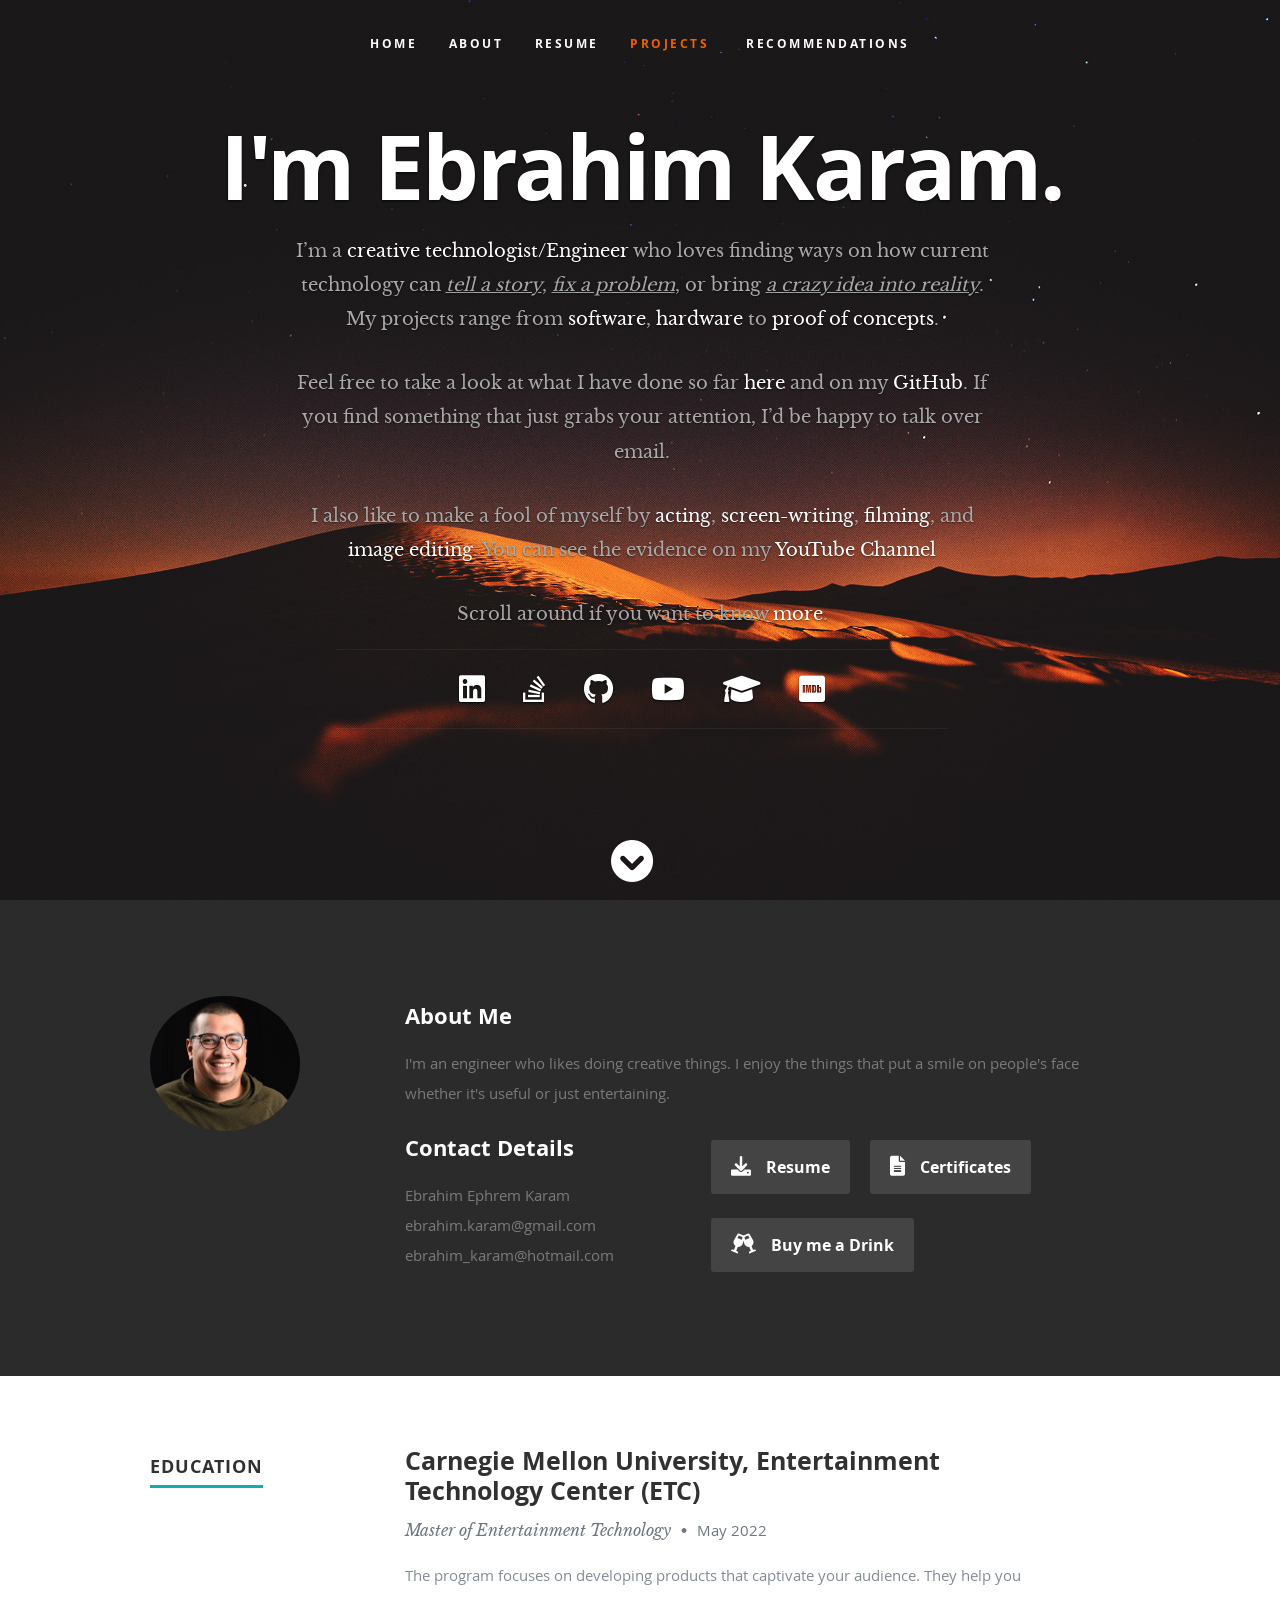
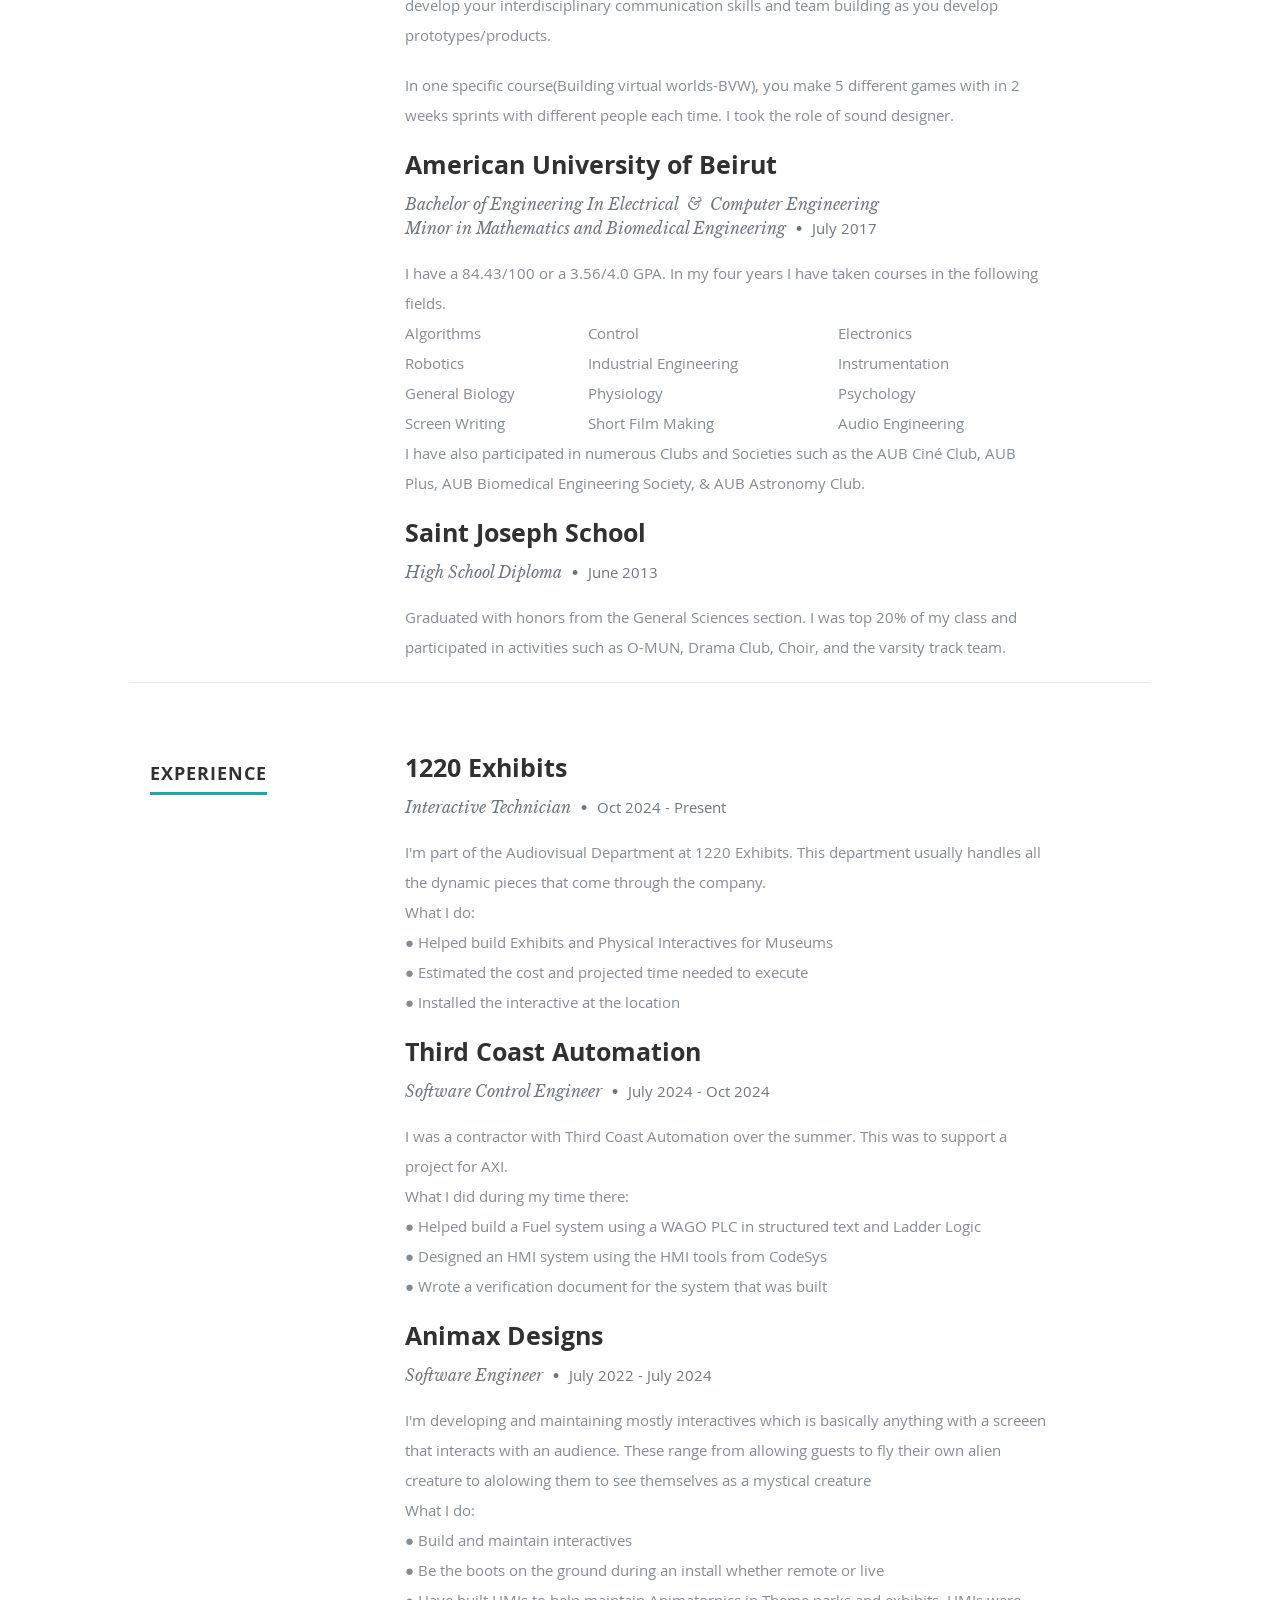
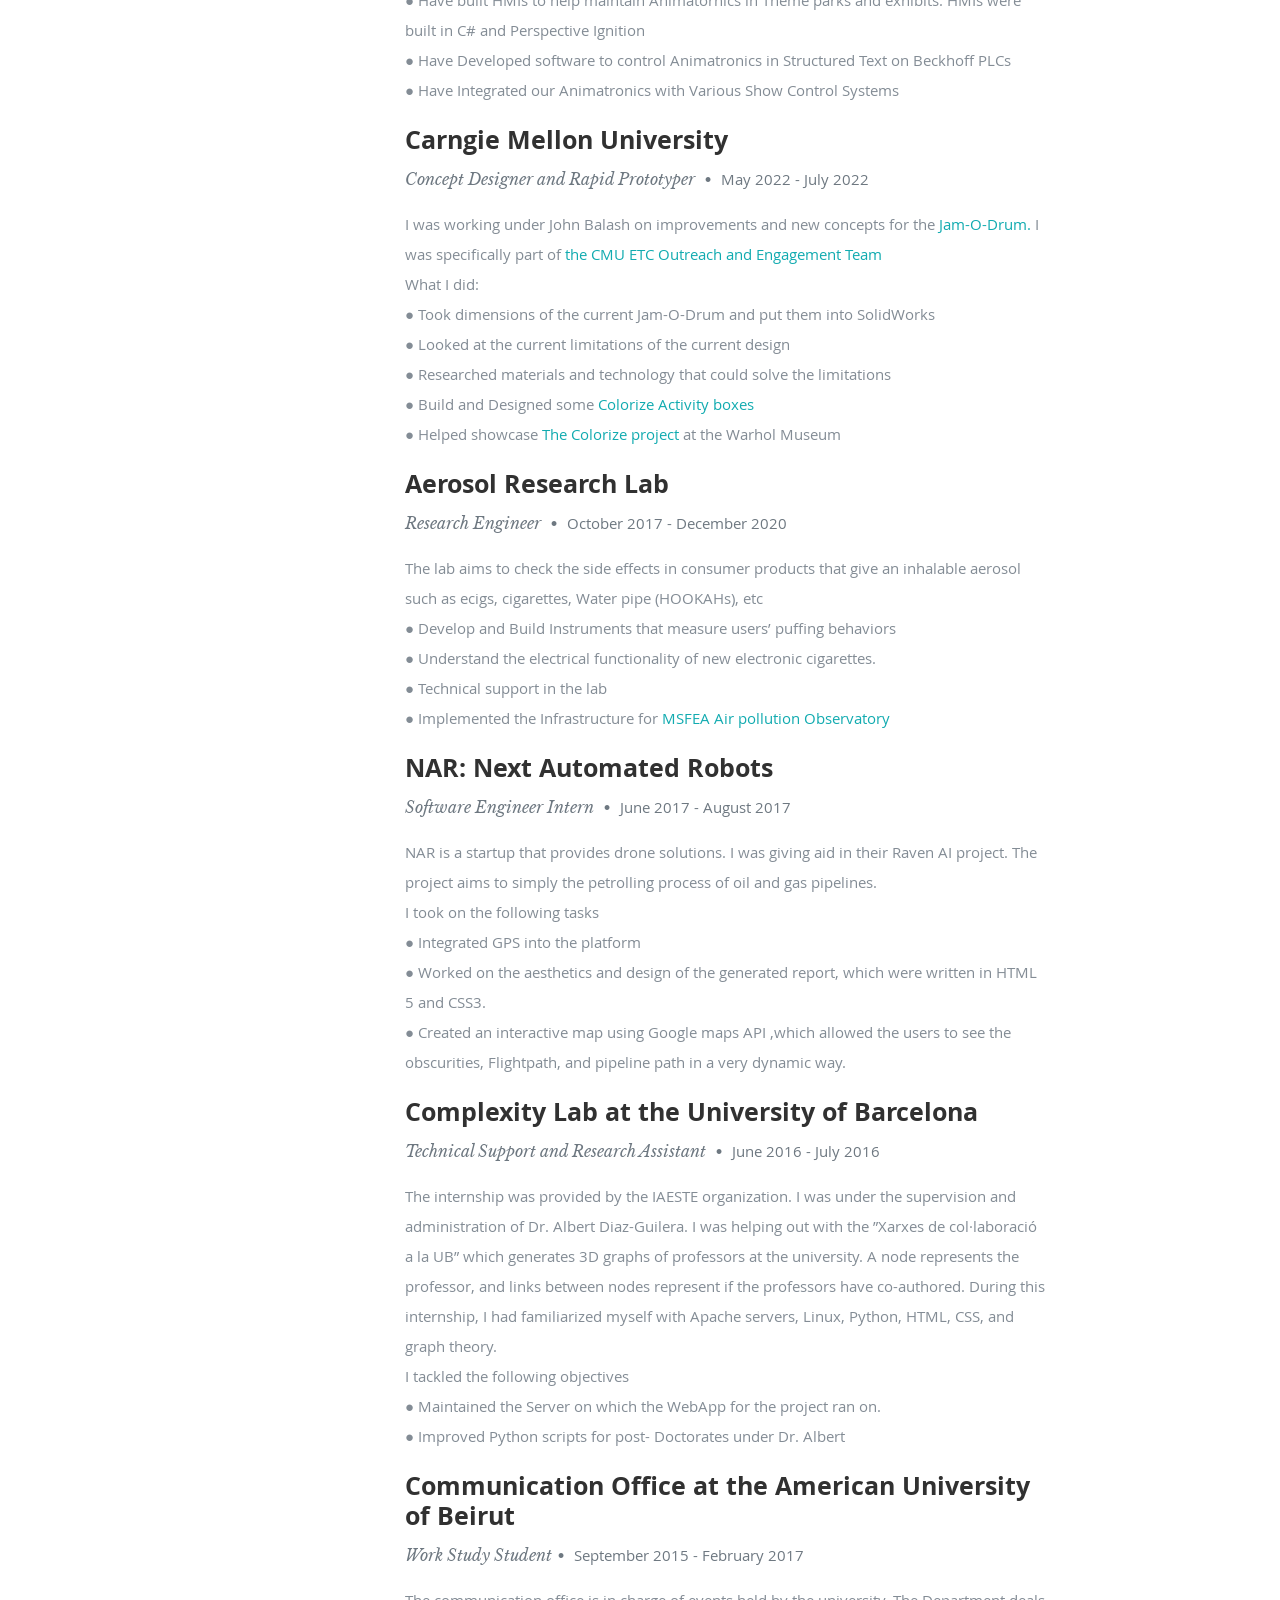
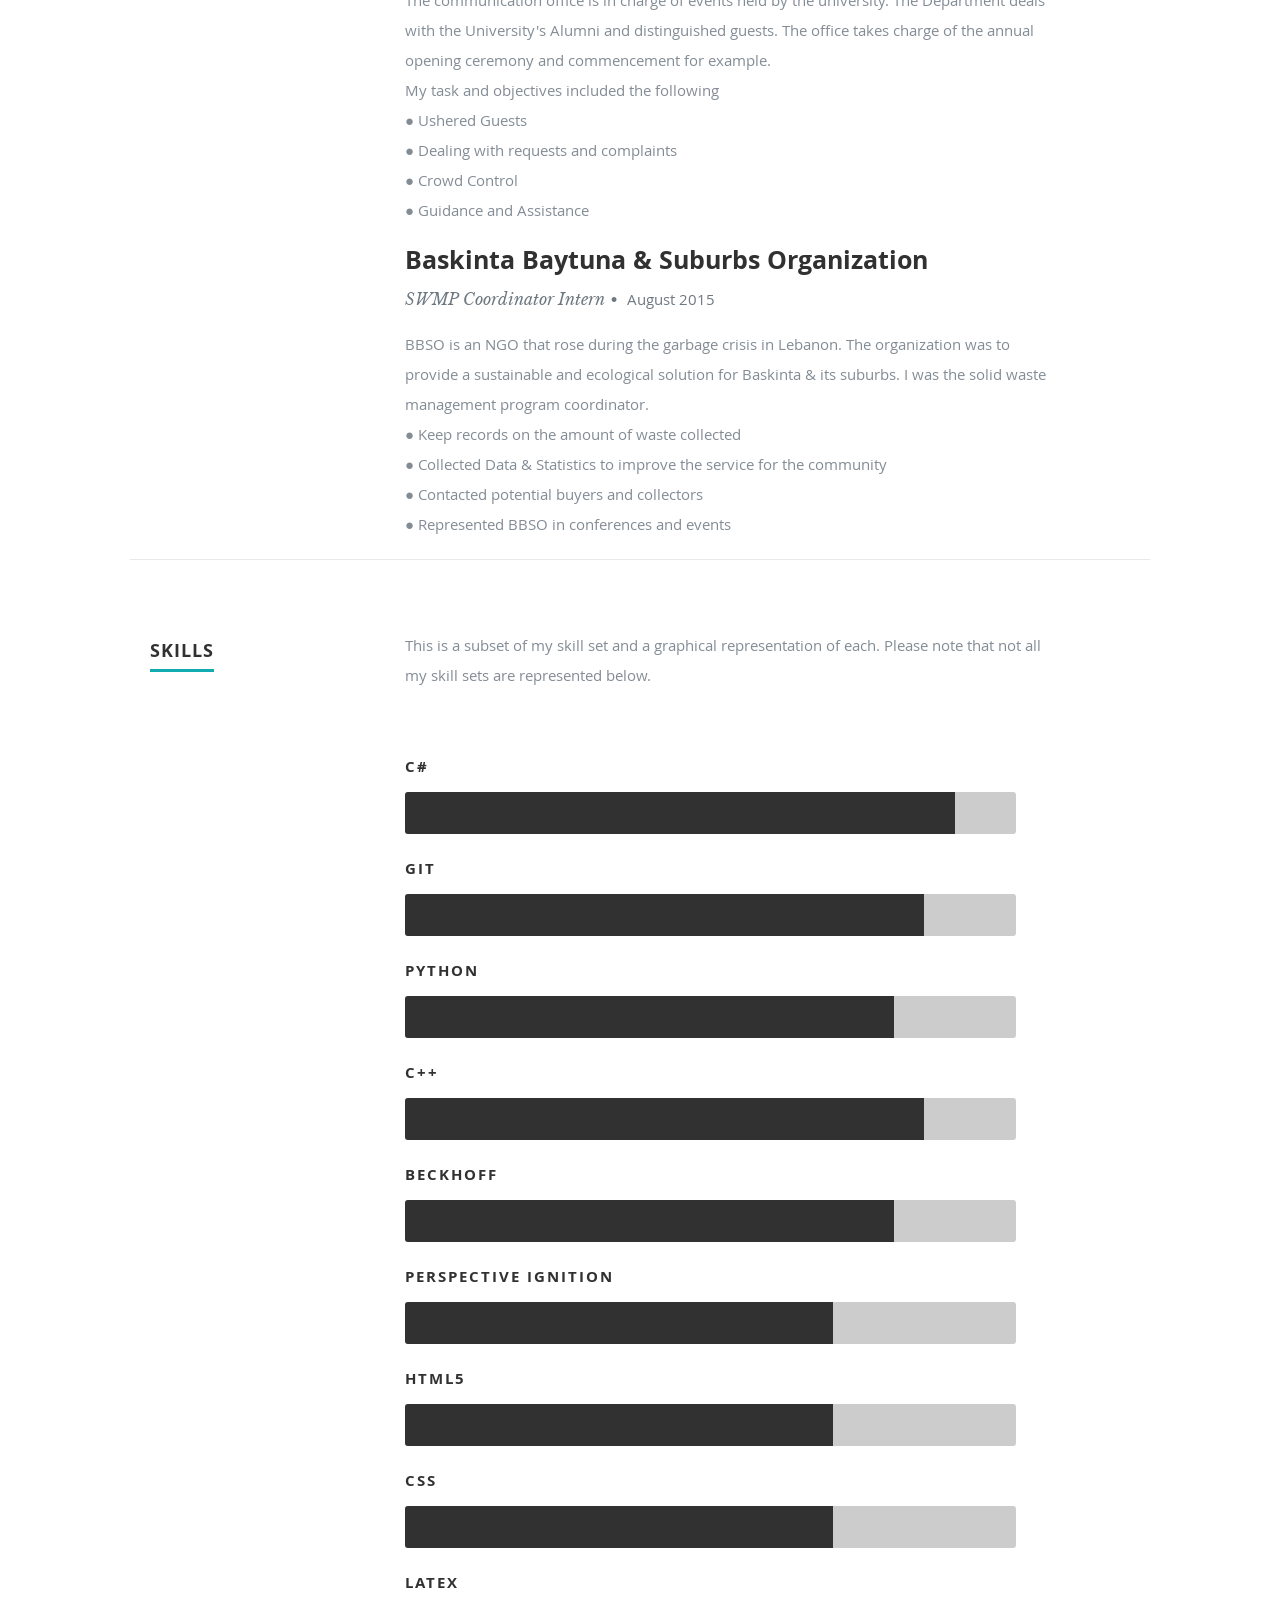
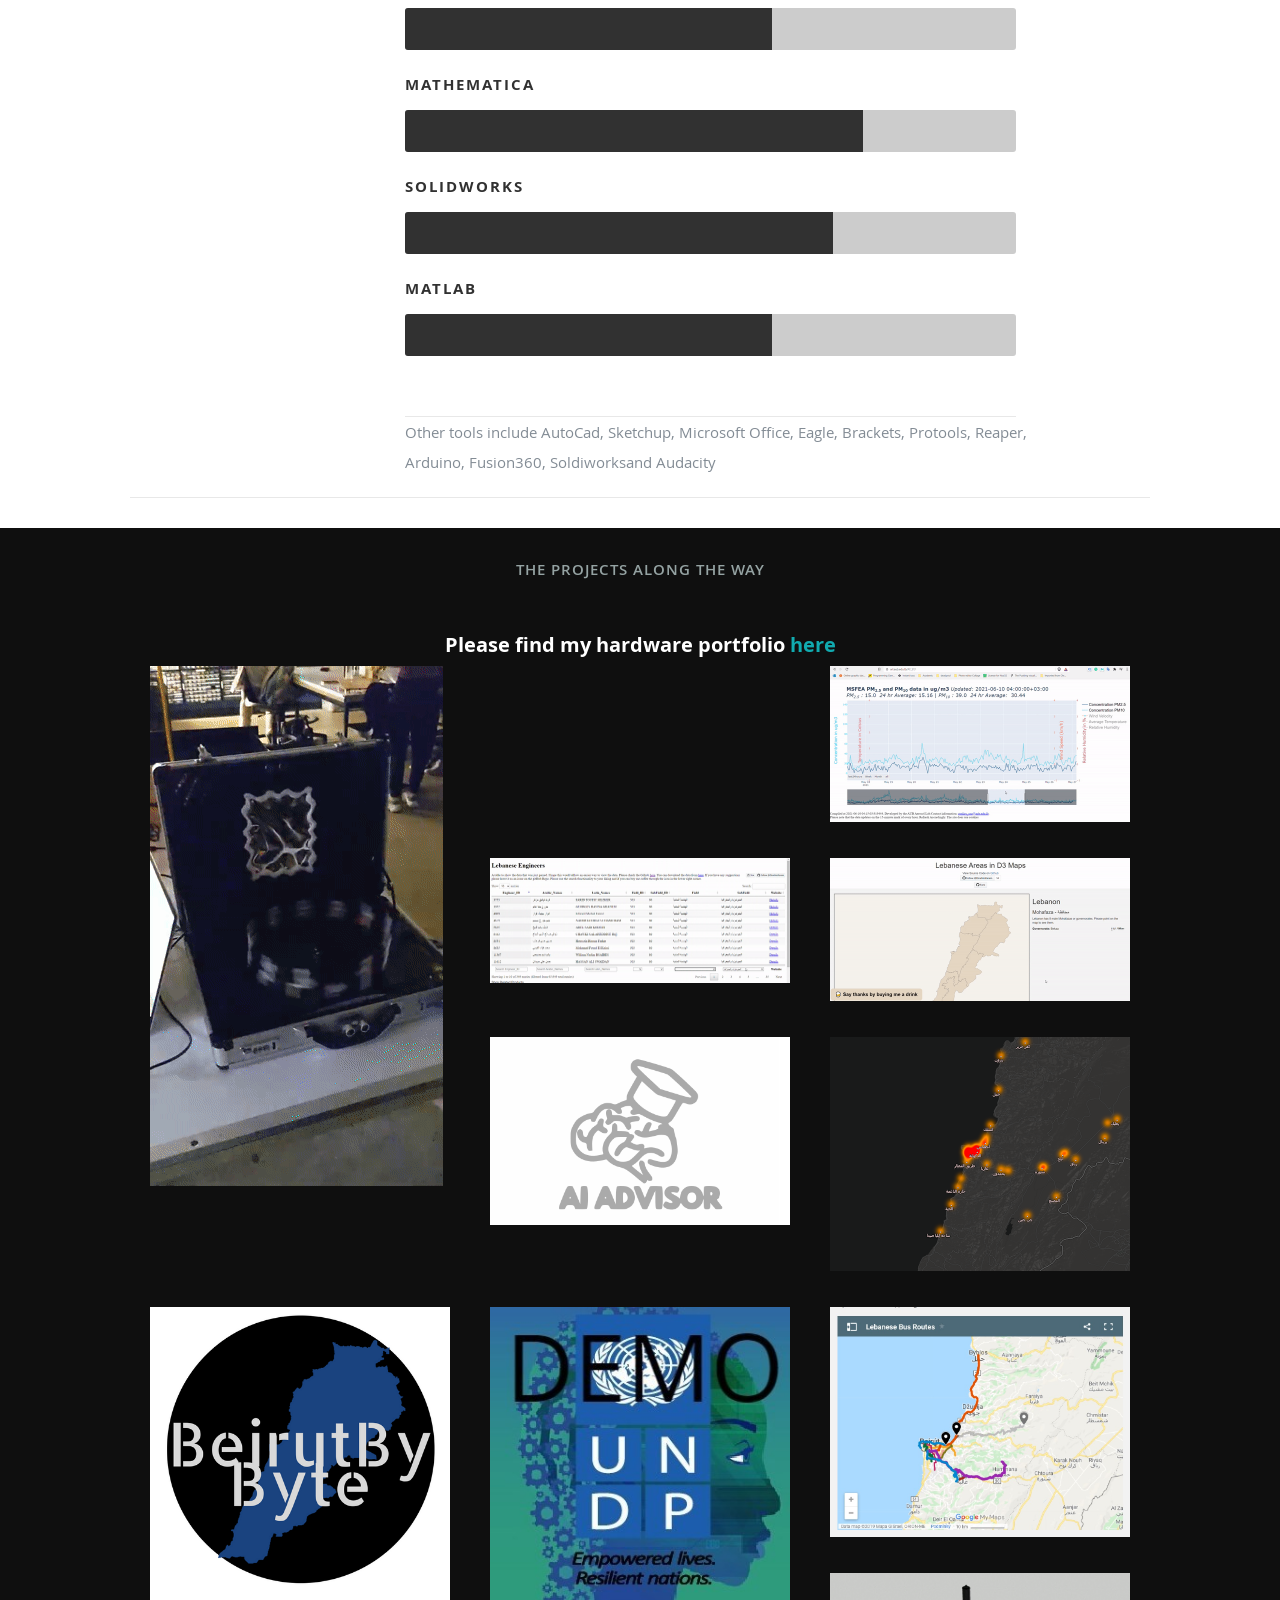
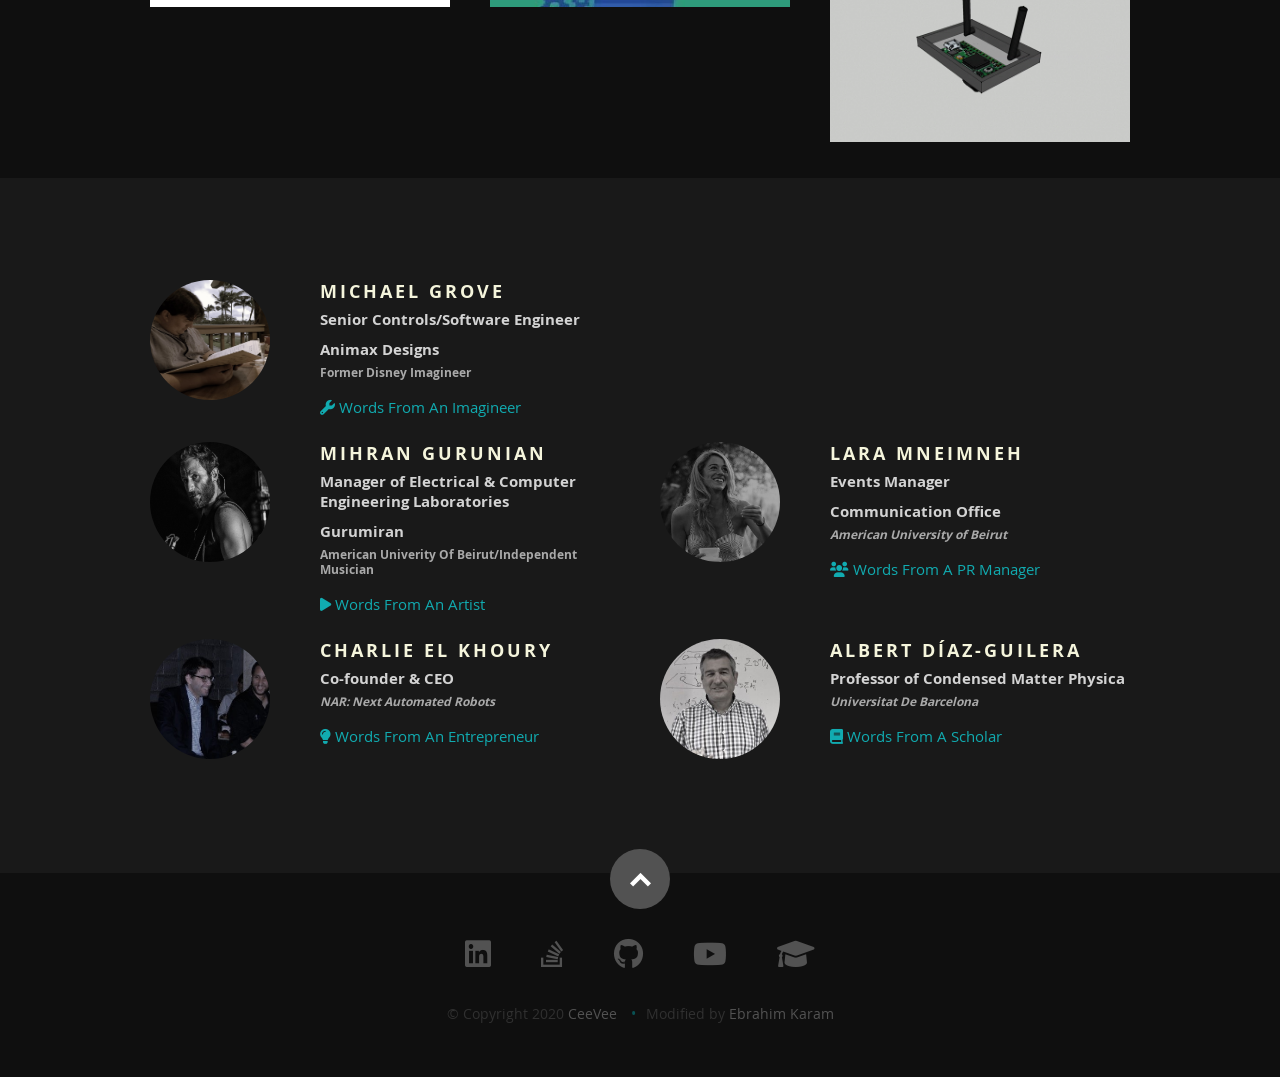
==== commit 22113ec8: "Added Git to the skills" ====
--- a/index.html
+++ b/index.html
@@ -550,6 +550,7 @@
 
                     <ul class="skills">
                         <li><span class="bar-expand ninety"></span><em>C#</em></li>
+                         <li><span class="bar-expand eightyfive"></span><em>Git</em></li>
                         <li><span class="bar-expand eighty"></span><em>Python</em></li>
                         <li><span class="bar-expand eightyfive"></span><em>C++</em></li>
                         <li><span class="bar-expand eighty"></span><em>Beckhoff</em></li>
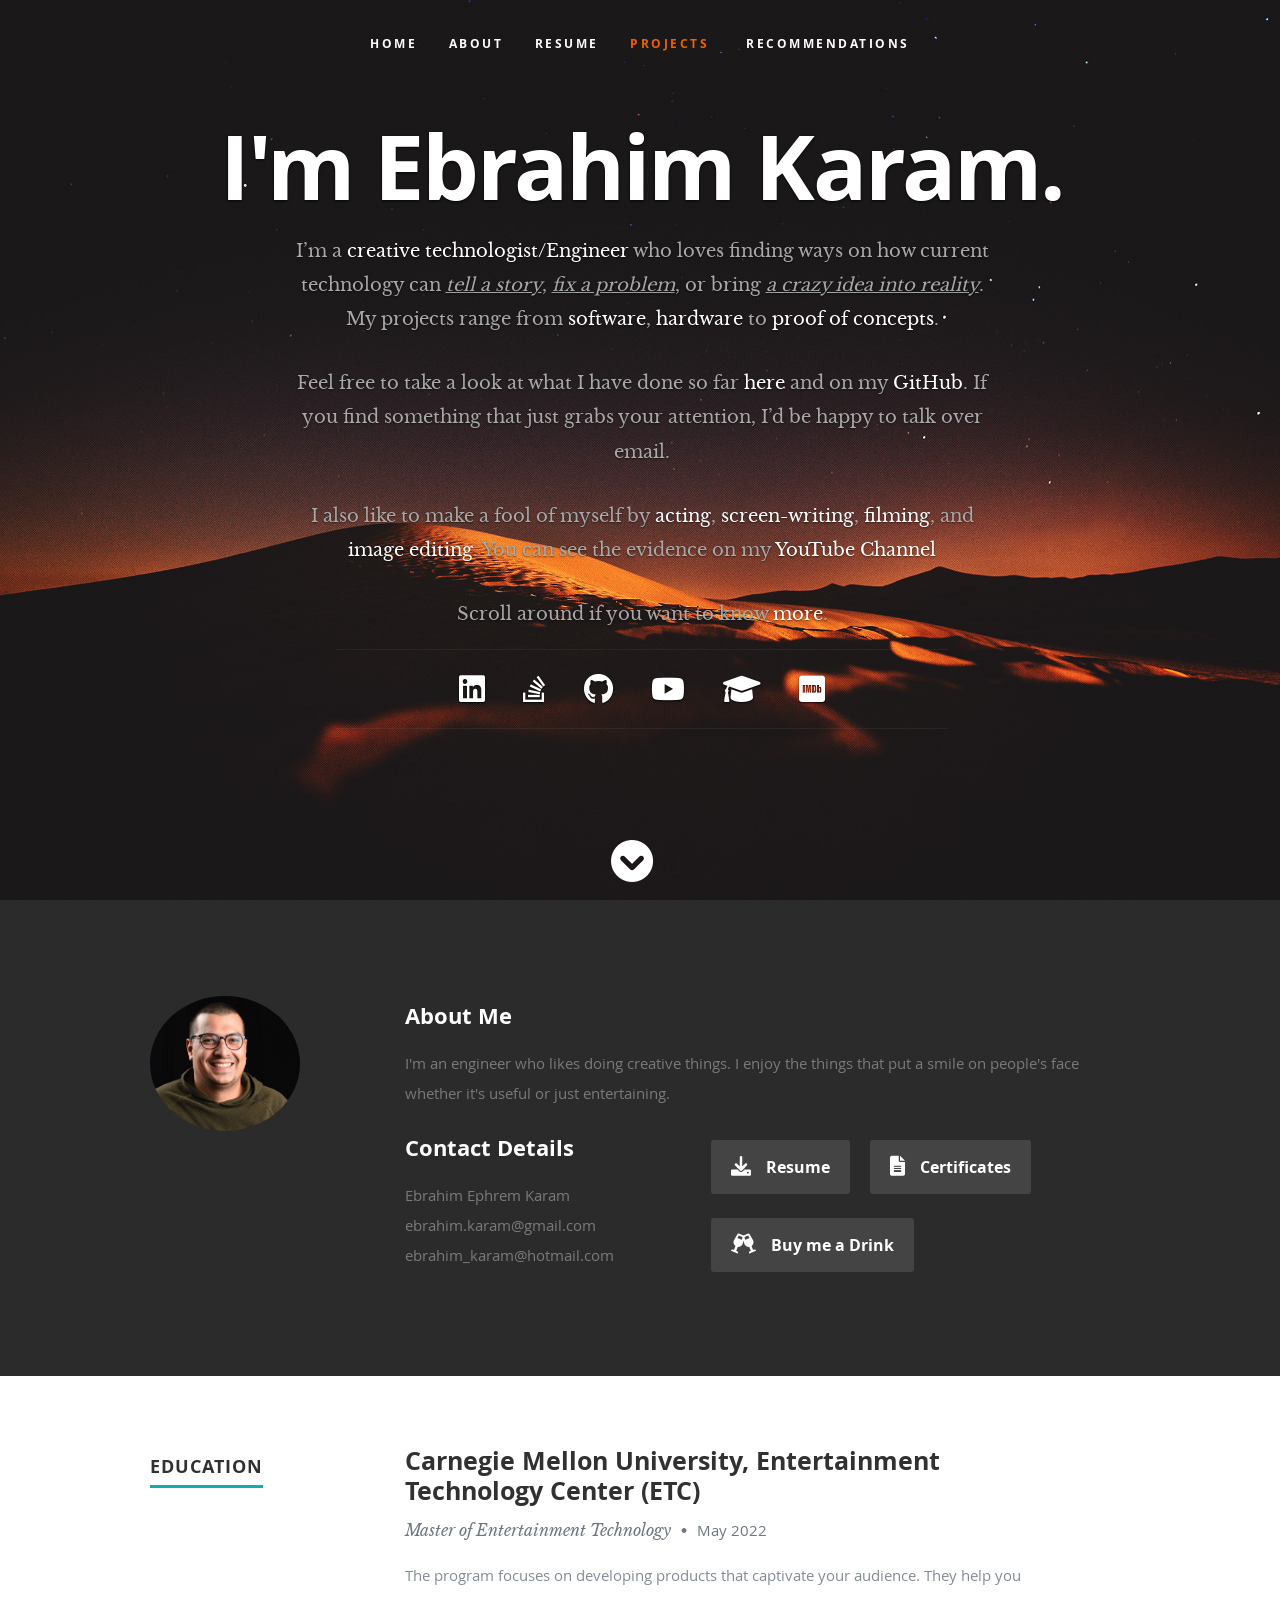
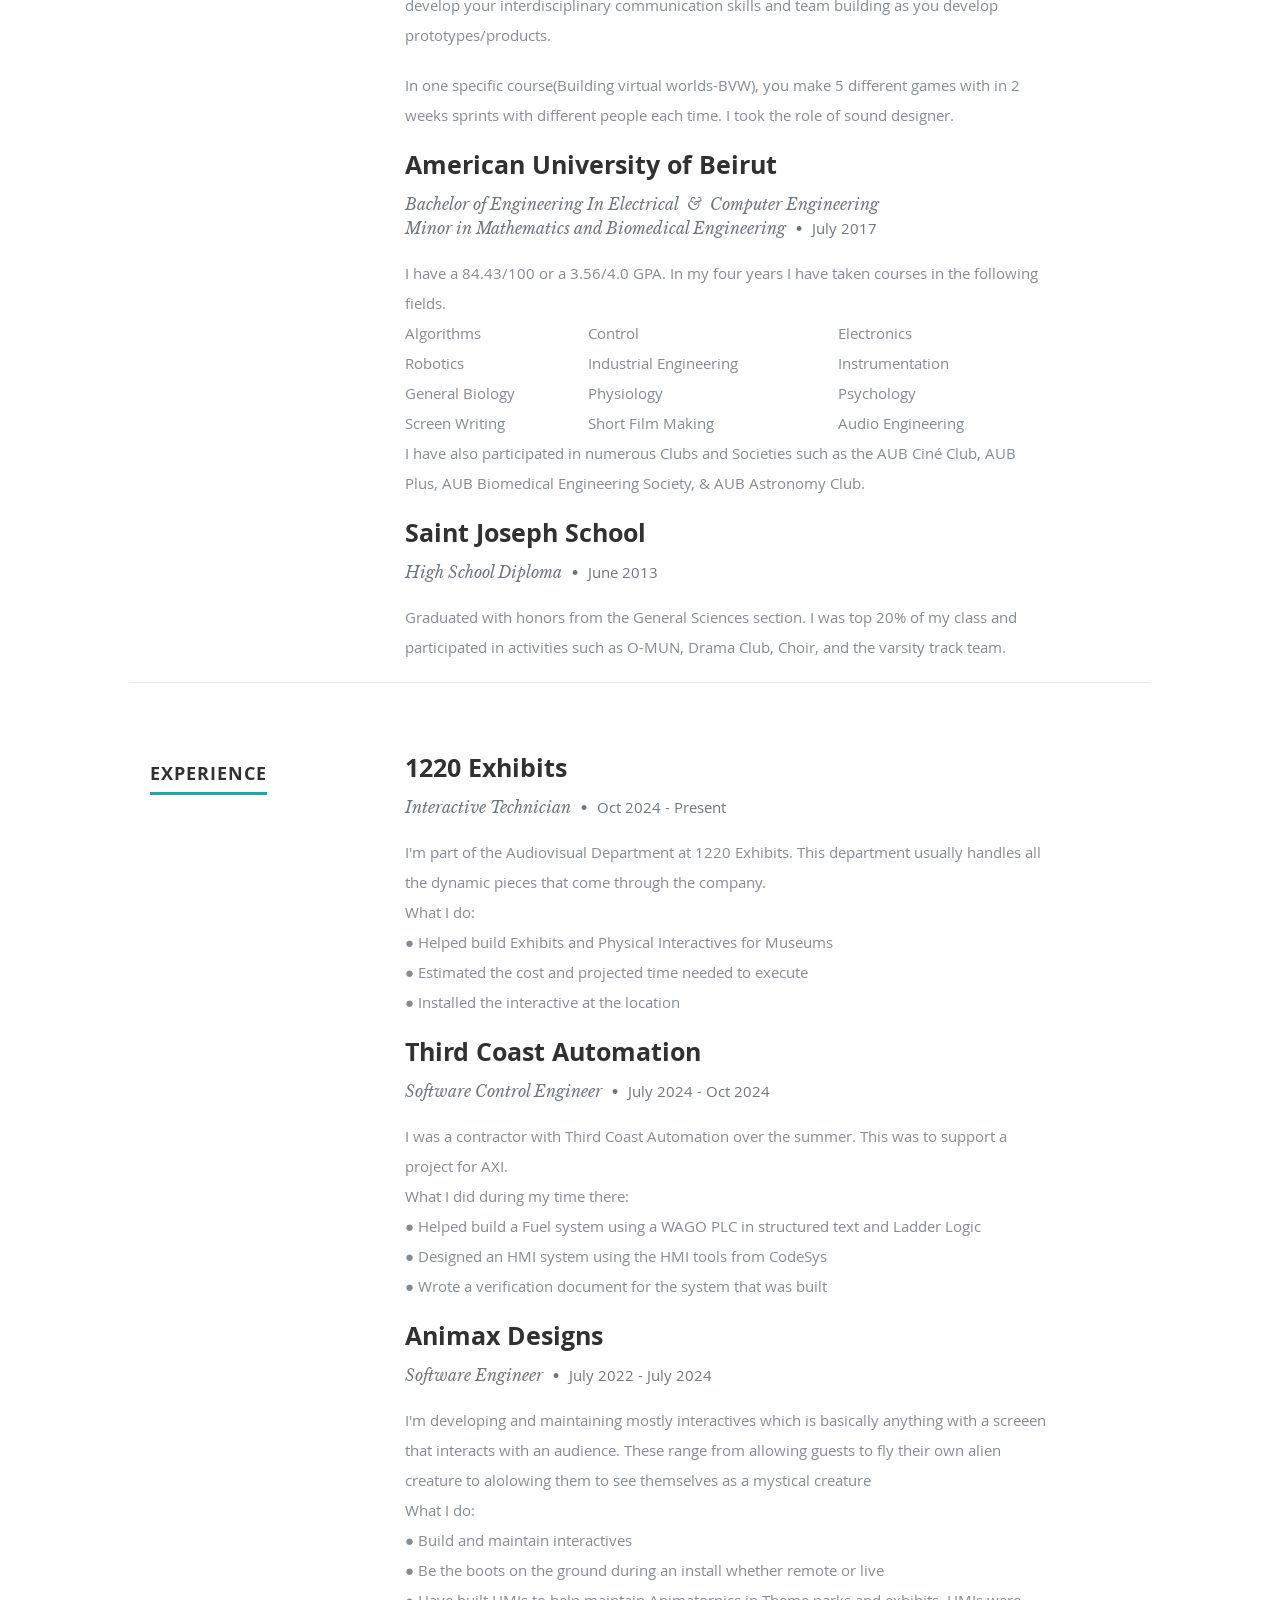
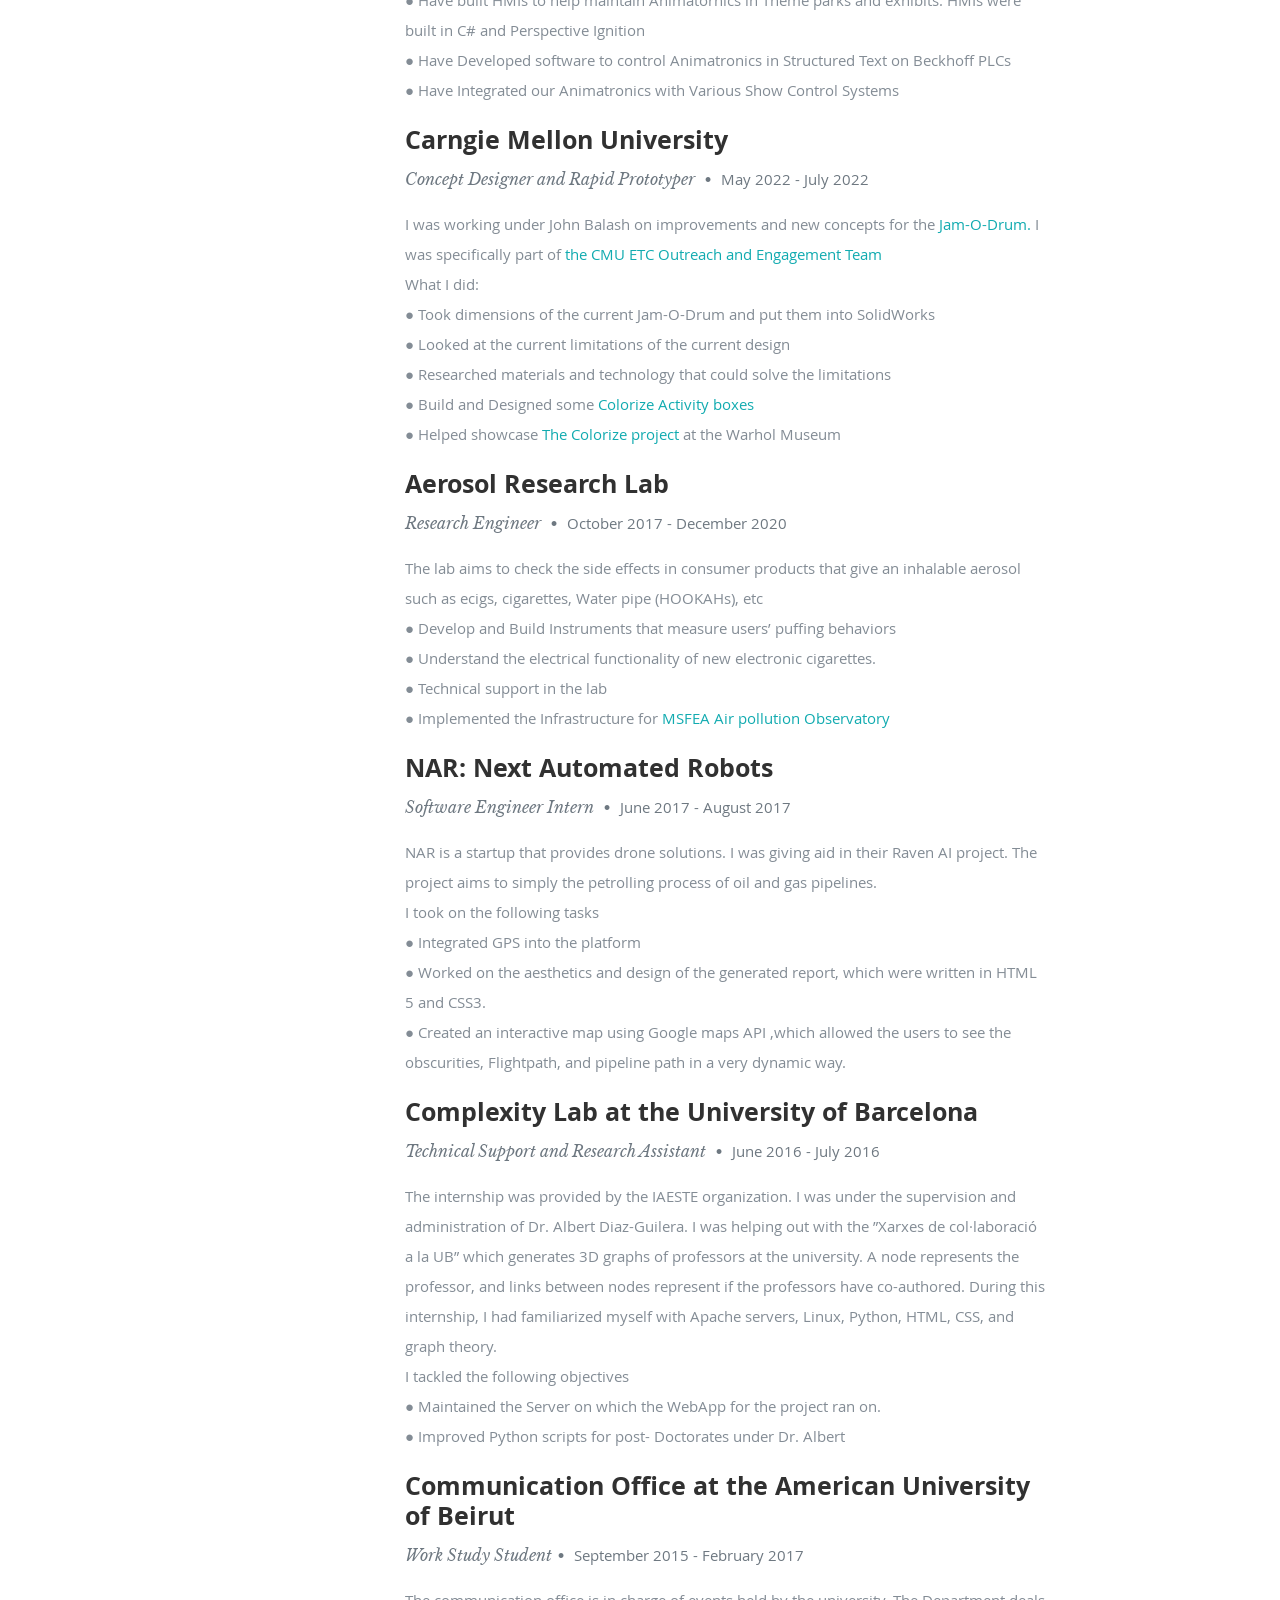
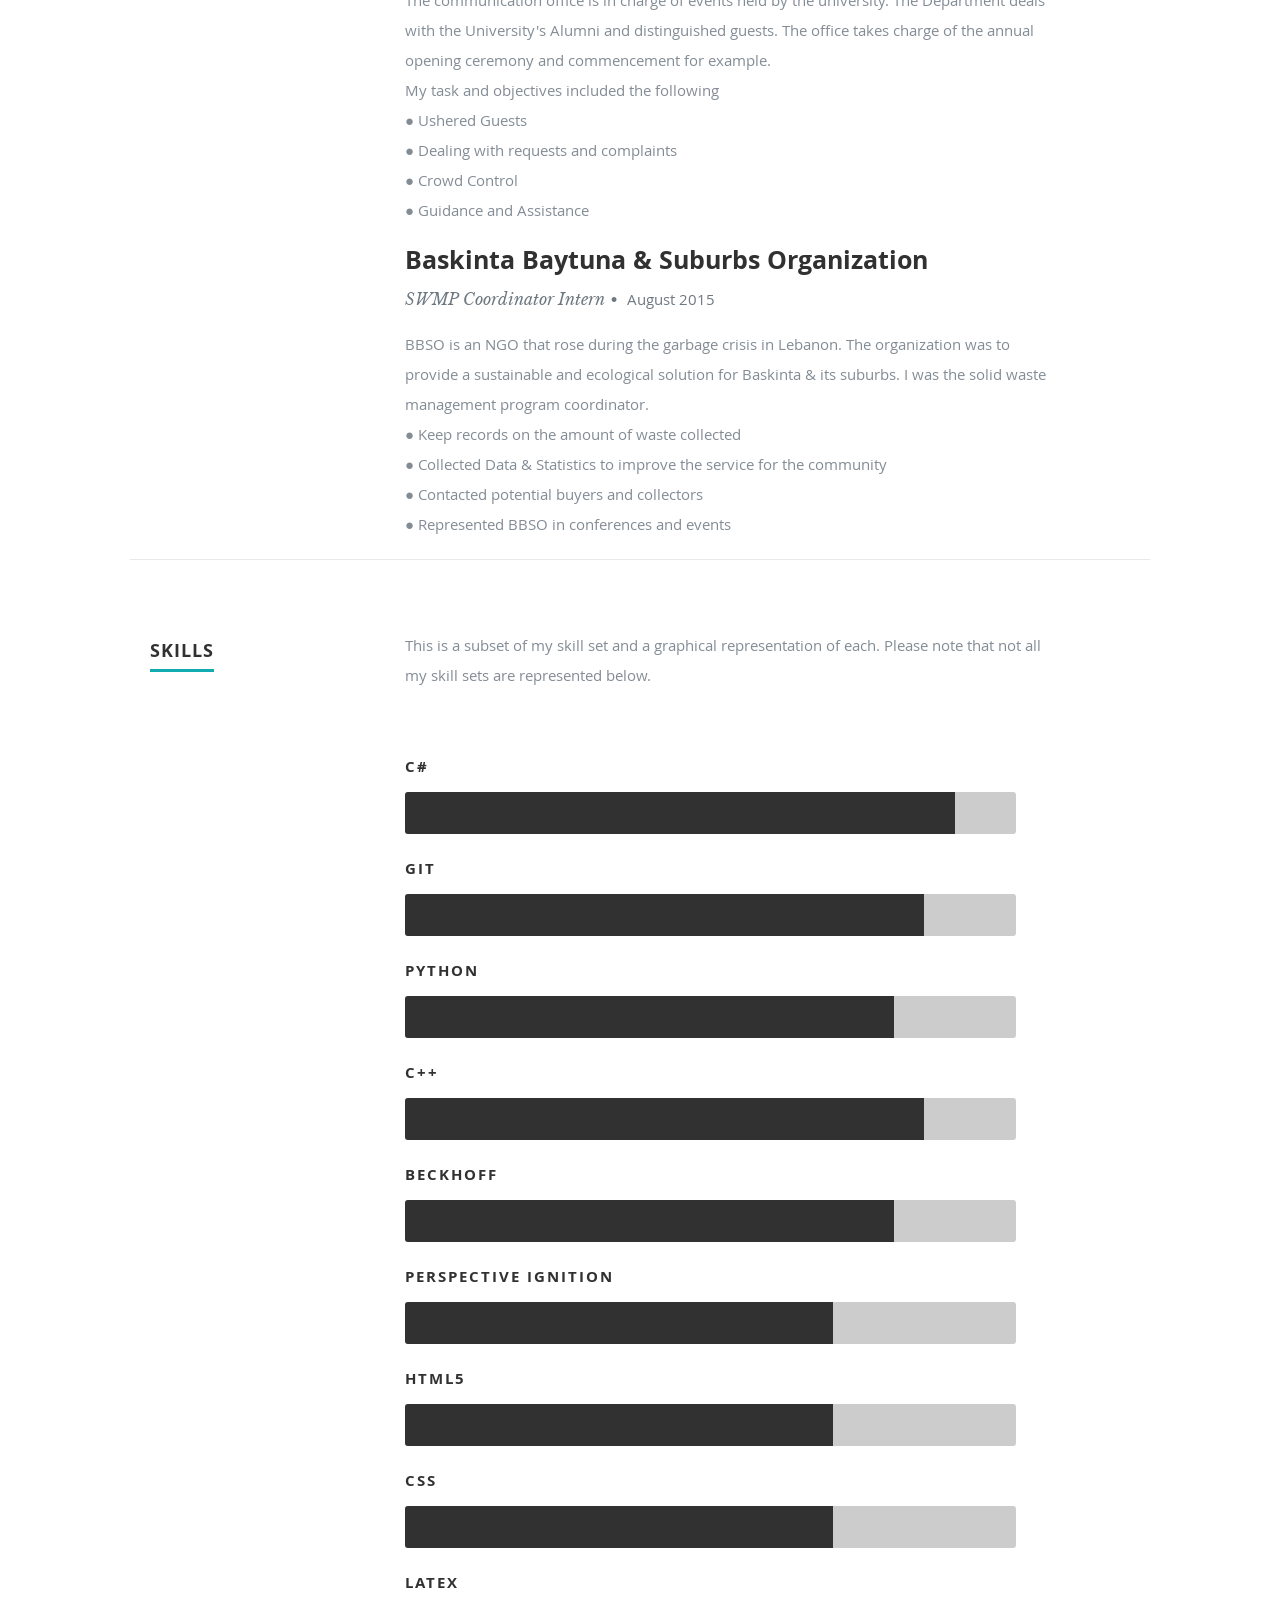
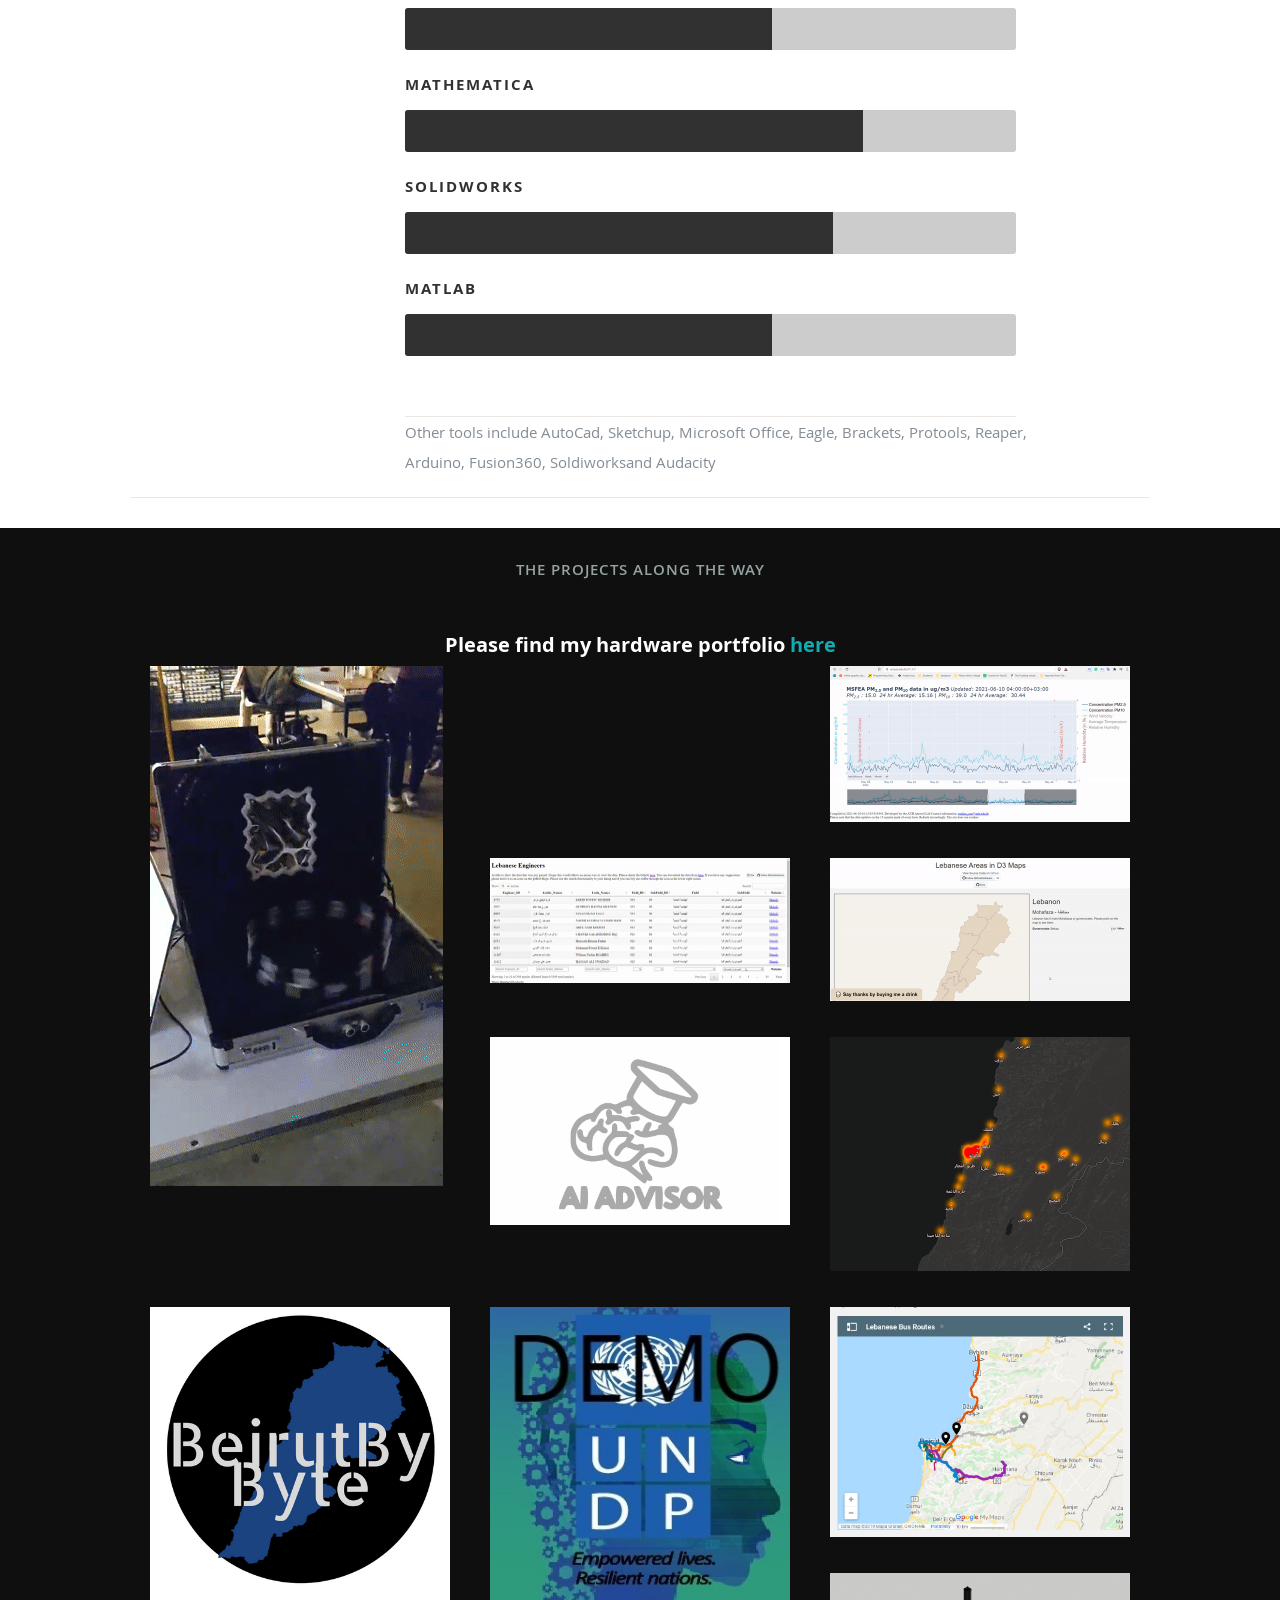
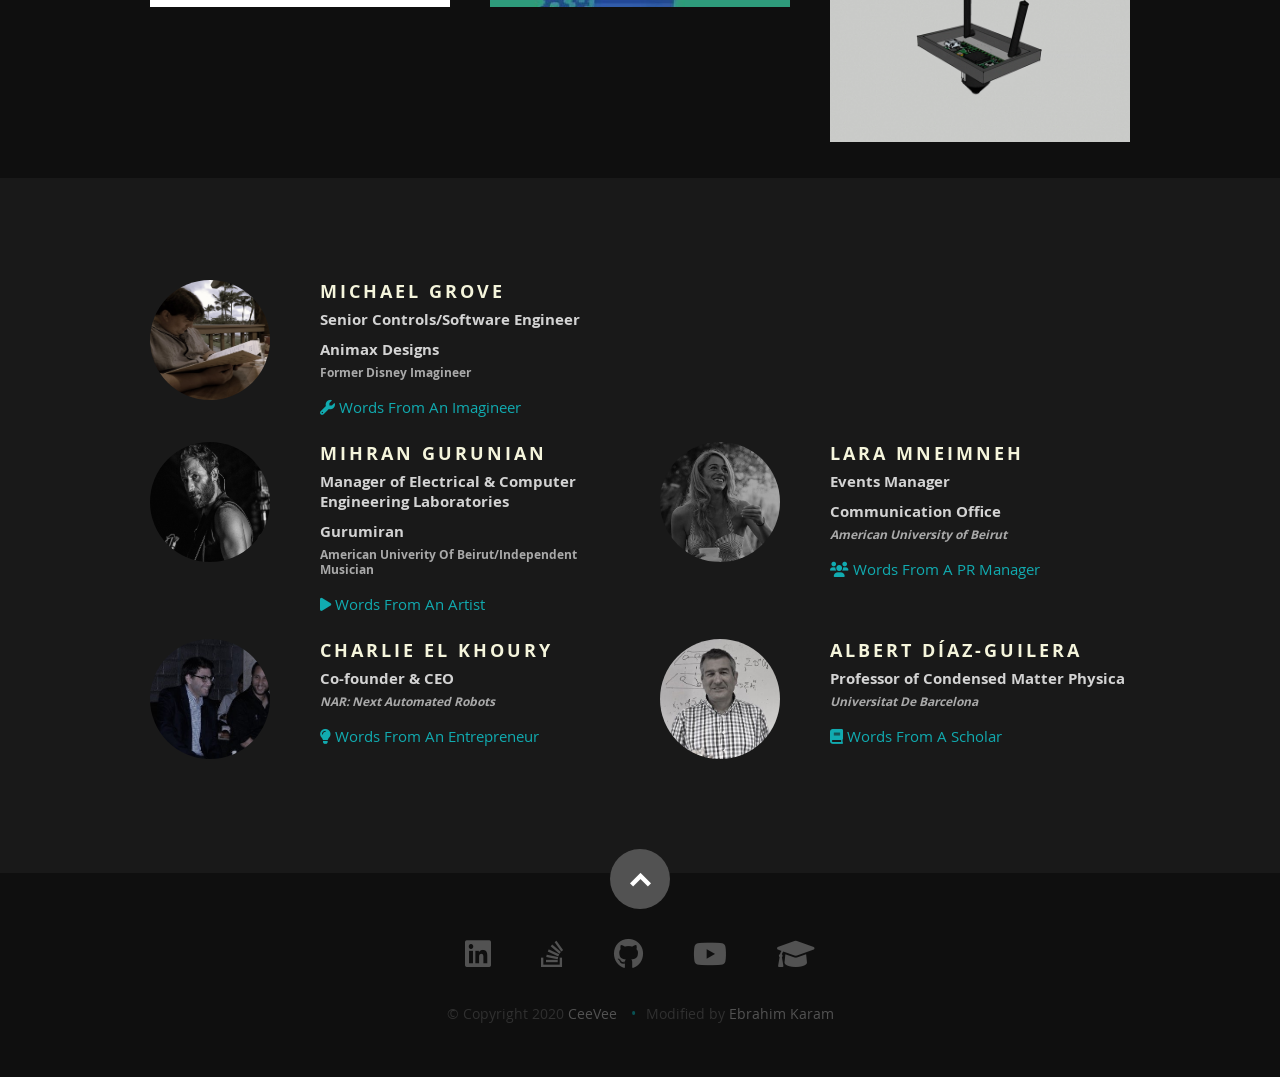
==== commit e47d554d: "Updated the analytics tag" ====
--- a/index.html
+++ b/index.html
@@ -7,8 +7,21 @@
 <!--<![endif]-->
 
 <head>
-    <script data-ad-client="ca-pub-5506275231915436" async src="https://pagead2.googlesyndication.com/pagead/js/adsbygoogle.js"></script>
-    <script data-ad-client="ca-pub-5506275231915436" async src="https://pagead2.googlesyndication.com/pagead/js/adsbygoogle.js"></script>
+
+    <!-- Google tag (gtag.js) -->
+    <script async src="https://www.googletagmanager.com/gtag/js?id=G-PW2GPY9Q19"></script>
+    <script>
+        window.dataLayer = window.dataLayer || [];
+        function gtag() { dataLayer.push(arguments); }
+        gtag('js', new Date());
+
+        gtag('config', 'G-PW2GPY9Q19');
+    </script>
+    
+    <script data-ad-client="ca-pub-5506275231915436" async
+        src="https://pagead2.googlesyndication.com/pagead/js/adsbygoogle.js"></script>
+    <script data-ad-client="ca-pub-5506275231915436" async
+        src="https://pagead2.googlesyndication.com/pagead/js/adsbygoogle.js"></script>
 
 
     <!--- Basic Page Needs
@@ -80,30 +93,13 @@
     </style>
 
 
-    <!--Google Analytics Tracking
-================================================== -->
-    <script>
-        (function(i, s, o, g, r, a, m) {
-            i['GoogleAnalyticsObject'] = r;
-            i[r] = i[r] || function() {
-                (i[r].q = i[r].q || []).push(arguments)
-            }, i[r].l = 1 * new Date();
-            a = s.createElement(o),
-                m = s.getElementsByTagName(o)[0];
-            a.async = 1;
-            a.src = g;
-            m.parentNode.insertBefore(a, m)
-        })(window, document, 'script', 'https://www.google-analytics.com/analytics.js', 'ga');
-
-        ga('create', 'UA-107166873-1', 'auto');
-        ga('send', 'pageview');
-    </script>
+
 
 </head>
 
 <body>
     <script>
-        window.fbAsyncInit = function() {
+        window.fbAsyncInit = function () {
             FB.init({
                 appId: '136070000348594',
                 cookie: true,
@@ -113,7 +109,7 @@
             FB.AppEvents.logPageView();
         };
 
-        (function(d, s, id) {
+        (function (d, s, id) {
             var js, fjs = d.getElementsByTagName(s)[0];
             if (d.getElementById(id)) {
                 return;
@@ -162,27 +158,40 @@
         <div class="row banner">
             <div class="banner-text">
                 <h1 class="responsive-headline">I'm Ebrahim Karam.</h1>
-                <h3> I’m a <span>creative technologist/Engineer</span> who loves finding ways on how current technology can <i><u>tell a story</u></i>, <i><u>fix a problem</u></i>, or bring <i><u>a crazy idea into reality</u></i>. My projects range from <span>software</span>, <span>hardware</span> to <span>proof of concepts</span>.
+                <h3> I’m a <span>creative technologist/Engineer</span> who loves finding ways on how current technology
+                    can <i><u>tell a story</u></i>, <i><u>fix a problem</u></i>, or bring <i><u>a crazy idea into
+                            reality</u></i>. My projects range from <span>software</span>, <span>hardware</span> to
+                    <span>proof of concepts</span>.
                 </h3>
                 <br>
                 <h3>
-                    Feel free to take a look at what I have done so far <a href="https://www.ebrahimkaram.com/#portfolio"><span>here</span></a> and on my <a href="https://github.com/EbrahimKaram" target="_blank"><span>GitHub</span></a>. If you find something that just grabs your attention, I’d be happy to talk over email.
+                    Feel free to take a look at what I have done so far <a
+                        href="https://www.ebrahimkaram.com/#portfolio"><span>here</span></a> and on my <a
+                        href="https://github.com/EbrahimKaram" target="_blank"><span>GitHub</span></a>. If you find
+                    something that just grabs your attention, I’d be happy to talk over email.
                 </h3>
                 <br>
-                <h3>I also like to make a fool of myself by <span>acting</span>, <span>screen-writing</span>, <span>filming</span>, and <span>image editing</span>. You can see the evidence on my <a href="https://www.youtube.com/c/EbrahimKaram" target="_blank">YouTube Channel</a> </h3>
+                <h3>I also like to make a fool of myself by <span>acting</span>, <span>screen-writing</span>,
+                    <span>filming</span>, and <span>image editing</span>. You can see the evidence on my <a
+                        href="https://www.youtube.com/c/EbrahimKaram" target="_blank">YouTube Channel</a> </h3>
                 <br>
                 <h3>Scroll around if you want to know
                     <a class="smoothscroll" href="#about">more</a>.
                 </h3>
                 <hr />
                 <ul class="social">
-                    <li><a href="https://www.linkedin.com/in/ebrahim-ephrem-karam/" target="_blank"><i class="fab fa-linkedin"></i></a></li>
-                    <li><a href="https://stackoverflow.com/users/6474694/ebrahim-karam" target="_blank"><i class="fab fa-stack-overflow"></i></a></li>
+                    <li><a href="https://www.linkedin.com/in/ebrahim-ephrem-karam/" target="_blank"><i
+                                class="fab fa-linkedin"></i></a></li>
+                    <li><a href="https://stackoverflow.com/users/6474694/ebrahim-karam" target="_blank"><i
+                                class="fab fa-stack-overflow"></i></a></li>
                     <li><a href="https://github.com/EbrahimKaram" target="_blank"><i class="fab fa-github"></i></a></li>
-                    <li><a href="https://www.youtube.com/c/EbrahimKaram" target="_blank"><i class="fab fa-youtube"></i></a></li>
-                    <li><a href="https://scholar.google.com/citations?user=YvEEdZUAAAAJ&hl=en" target="_blank"><i class="fa fa-graduation-cap"></i></a>
+                    <li><a href="https://www.youtube.com/c/EbrahimKaram" target="_blank"><i
+                                class="fab fa-youtube"></i></a></li>
+                    <li><a href="https://scholar.google.com/citations?user=YvEEdZUAAAAJ&hl=en" target="_blank"><i
+                                class="fa fa-graduation-cap"></i></a>
                     </li>
-                    <li><a href="https://www.imdb.com/user/ur45714210/?ref_=nv_usr_prof_2" target="_blank"><i class="fab fa-imdb"></i></a>
+                    <li><a href="https://www.imdb.com/user/ur45714210/?ref_=nv_usr_prof_2" target="_blank"><i
+                                class="fab fa-imdb"></i></a>
                     </li>
                 </ul>
                 <hr />
@@ -213,7 +222,8 @@
 
                 <h2>About Me</h2>
 
-                <p>I'm an engineer who likes doing creative things. I enjoy the things that put a smile on people's face whether it's useful or just entertaining.
+                <p>I'm an engineer who likes doing creative things. I enjoy the things that put a smile on people's face
+                    whether it's useful or just entertaining.
                 </p>
 
                 <div class="row">
@@ -231,10 +241,13 @@
 
                     <div class="columns download">
                         <p>
-                            <a href="Documents/Ebrahim_Karam_Resume_Control_Engineer_June_7_2025.pdf" target="_blank" class="button"><i class="fa fa-download"></i>Resume</a>
+                            <a href="Documents/Ebrahim_Karam_Resume_Control_Engineer_June_7_2025.pdf" target="_blank"
+                                class="button"><i class="fa fa-download"></i>Resume</a>
                             &nbsp; &nbsp;
-                            <a href="https://drive.google.com/drive/folders/0B4Ov7MswNppGQlFxZnRPSkpTU1E?usp=sharing" target="_blank" class="button"><i class="fas fa-file-alt"></i>Certificates</a>
-                            <a href="https://www.buymeacoffee.com/bobKaram" target="_blank" class="button"><i class="fas fa-glass-cheers"></i>Buy me a Drink</a>
+                            <a href="https://drive.google.com/drive/folders/0B4Ov7MswNppGQlFxZnRPSkpTU1E?usp=sharing"
+                                target="_blank" class="button"><i class="fas fa-file-alt"></i>Certificates</a>
+                            <a href="https://www.buymeacoffee.com/bobKaram" target="_blank" class="button"><i
+                                    class="fas fa-glass-cheers"></i>Buy me a Drink</a>
                         </p>
 
                     </div>
@@ -267,13 +280,17 @@
                     <div class="twelve columns">
 
                         <h3>Carnegie Mellon University, Entertainment Technology Center (ETC)</h3>
-                        <p class="info">Master of Entertainment Technology <span>&bull;</span> <em class="date">May 2022</em></p>
-
-
-                        <p>The program focuses on developing products that captivate your audience. They help you develop your interdisciplinary communication skills and team building as you develop prototypes/products.</p>
-
-
-                        <p>In one specific course(Building virtual worlds-BVW), you make 5 different games with in 2 weeks sprints with different people each time. I took the role of sound designer.</p>
+                        <p class="info">Master of Entertainment Technology <span>&bull;</span> <em class="date">May
+                                2022</em></p>
+
+
+                        <p>The program focuses on developing products that captivate your audience. They help you
+                            develop your interdisciplinary communication skills and team building as you develop
+                            prototypes/products.</p>
+
+
+                        <p>In one specific course(Building virtual worlds-BVW), you make 5 different games with in 2
+                            weeks sprints with different people each time. I took the role of sound designer.</p>
 
 
 
@@ -287,11 +304,14 @@
                     <div class="twelve columns">
 
                         <h3>American University of Beirut</h3>
-                        <p class="info">Bachelor of Engineering In Electrical <span>&amp;</span> Computer Engineering <br>
-                            Minor in Mathematics and Biomedical Engineering <span>&bull;</span> <em class="date">July 2017</em></p>
-
-
-                        <p>I have a 84.43/100 or a 3.56/4.0 GPA. In my four years I have taken courses in the following fields.</p>
+                        <p class="info">Bachelor of Engineering In Electrical <span>&amp;</span> Computer Engineering
+                            <br>
+                            Minor in Mathematics and Biomedical Engineering <span>&bull;</span> <em class="date">July
+                                2017</em></p>
+
+
+                        <p>I have a 84.43/100 or a 3.56/4.0 GPA. In my four years I have taken courses in the following
+                            fields.</p>
 
                         <table class="table" style="margin-top:-20px;" width=100%>
                             <tr>
@@ -317,7 +337,8 @@
                         </table>
 
 
-                        <p>I have also participated in numerous Clubs and Societies such as the AUB Ciné Club, AUB Plus, AUB Biomedical Engineering Society, & AUB Astronomy Club.</p>
+                        <p>I have also participated in numerous Clubs and Societies such as the AUB Ciné Club, AUB Plus,
+                            AUB Biomedical Engineering Society, & AUB Astronomy Club.</p>
 
 
 
@@ -333,7 +354,8 @@
                         <p class="info">High School Diploma <span>&bull;</span> <em class="date">June 2013</em></p>
 
                         <p>
-                            Graduated with honors from the General Sciences section. I was top 20% of my class and participated in activities such as O-MUN, Drama Club, Choir, and the varsity track team.
+                            Graduated with honors from the General Sciences section. I was top 20% of my class and
+                            participated in activities such as O-MUN, Drama Club, Choir, and the varsity track team.
                         </p>
 
                     </div>
@@ -358,7 +380,8 @@
                     <div class="twelve columns">
 
                         <h3>1220 Exhibits</h3>
-                        <p class="info">Interactive Technician <span>&bull;</span> <em class="date">Oct 2024 - Present</em></p>
+                        <p class="info">Interactive Technician <span>&bull;</span> <em class="date">Oct 2024 -
+                                Present</em></p>
 
                         I'm part of the Audiovisual Department at 1220 Exhibits. This department usually handles all
                         the dynamic pieces that come through the company.
@@ -376,9 +399,11 @@
                     <div class="twelve columns">
 
                         <h3>Third Coast Automation </h3>
-                        <p class="info">Software Control Engineer <span>&bull;</span> <em class="date">July 2024 - Oct 2024</em></p>
-
-                        I was a contractor with Third Coast Automation over the summer. This was to support a project for AXI.
+                        <p class="info">Software Control Engineer <span>&bull;</span> <em class="date">July 2024 - Oct
+                                2024</em></p>
+
+                        I was a contractor with Third Coast Automation over the summer. This was to support a project
+                        for AXI.
                         <p>
                             What I did during my time there:<br>
                             ● Helped build a Fuel system using a WAGO PLC in structured text and Ladder Logic<br>
@@ -392,17 +417,20 @@
                     <div class="twelve columns">
 
                         <h3>Animax Designs </h3>
-                        <p class="info">Software Engineer <span>&bull;</span> <em class="date">July 2022 - July 2024</em></p>
-
-
-                        I'm developing and maintaining mostly interactives which is basically anything with a screeen that interacts with an audience. These range from allowing guests to
+                        <p class="info">Software Engineer <span>&bull;</span> <em class="date">July 2022 - July
+                                2024</em></p>
+
+
+                        I'm developing and maintaining mostly interactives which is basically anything with a screeen
+                        that interacts with an audience. These range from allowing guests to
                         fly their own alien creature to alolowing them to see themselves as a mystical creature
 
                         <p>
                             What I do:<br>
                             ● Build and maintain interactives<br>
                             ● Be the boots on the ground during an install whether remote or live<br>
-                            ● Have built HMIs to help maintain Animatornics in Theme parks and exhibits. HMIs were built in C# and Perspective Ignition<br>
+                            ● Have built HMIs to help maintain Animatornics in Theme parks and exhibits. HMIs were built
+                            in C# and Perspective Ignition<br>
                             ● Have Developed software to control Animatronics in Structured Text on Beckhoff PLCs<br>
                             ● Have Integrated our Animatronics with Various Show Control Systems<br>
                         </p>
@@ -414,20 +442,25 @@
                     <div class="twelve columns">
 
                         <h3>Carngie Mellon University </h3>
-                        <p class="info">Concept Designer and Rapid Prototyper <span>&bull;</span> <em class="date">May 2022 - July 2022</em></p>
-
-
-                        I was working under John Balash on improvements and new concepts for the<a href="http://www.jamodrum.net/"> Jam-O-Drum.</a>
-
-                        I was specifically part of <a href="https://www.instagram.com/cmuetck12/">the CMU ETC Outreach and Engagement Team</a>
+                        <p class="info">Concept Designer and Rapid Prototyper <span>&bull;</span> <em class="date">May
+                                2022 - July 2022</em></p>
+
+
+                        I was working under John Balash on improvements and new concepts for the<a
+                            href="http://www.jamodrum.net/"> Jam-O-Drum.</a>
+
+                        I was specifically part of <a href="https://www.instagram.com/cmuetck12/">the CMU ETC Outreach
+                            and Engagement Team</a>
 
                         <p>
                             What I did:<br>
                             ● Took dimensions of the current Jam-O-Drum and put them into SolidWorks<br>
                             ● Looked at the current limitations of the current design<br>
                             ● Researched materials and technology that could solve the limitations<br>
-                            ● Build and Designed some <a href="https://www.instructables.com/member/Colorize/">Colorize Activity boxes</a><br>
-                            ● Helped showcase <a href="https://project-archives.etc.cmu.edu/2022/spring/colorize/">The Colorize project</a> at the Warhol Museum<br>
+                            ● Build and Designed some <a href="https://www.instructables.com/member/Colorize/">Colorize
+                                Activity boxes</a><br>
+                            ● Helped showcase <a href="https://project-archives.etc.cmu.edu/2022/spring/colorize/">The
+                                Colorize project</a> at the Warhol Museum<br>
                         </p>
 
                     </div>
@@ -438,14 +471,18 @@
                     <div class="twelve columns">
 
                         <h3>Aerosol Research Lab </h3>
-                        <p class="info">Research Engineer <span>&bull;</span> <em class="date">October 2017 - December 2020</em></p>
+                        <p class="info">Research Engineer <span>&bull;</span> <em class="date">October 2017 - December
+                                2020</em></p>
 
                         <p>
-                            The lab aims to check the side effects in consumer products that give an inhalable aerosol such as ecigs, cigarettes, Water pipe (HOOKAHs), etc<br>
+                            The lab aims to check the side effects in consumer products that give an inhalable aerosol
+                            such as ecigs, cigarettes, Water pipe (HOOKAHs), etc<br>
                             ● Develop and Build Instruments that measure users’ puffing behaviors<br>
                             ● Understand the electrical functionality of new electronic cigarettes.<br>
                             ● Technical support in the lab<br>
-                            ● Implemented the Infrastructure for <a href="https://www.aub.edu.lb/msfea/Pages/air-pollution.aspx">MSFEA Air pollution Observatory</a><br>
+                            ● Implemented the Infrastructure for <a
+                                href="https://www.aub.edu.lb/msfea/Pages/air-pollution.aspx">MSFEA Air pollution
+                                Observatory</a><br>
 
                         </p>
 
@@ -457,14 +494,18 @@
                     <div class="twelve columns">
 
                         <h3>NAR: Next Automated Robots</h3>
-                        <p class="info">Software Engineer Intern <span>&bull;</span> <em class="date">June 2017 - August 2017</em></p>
+                        <p class="info">Software Engineer Intern <span>&bull;</span> <em class="date">June 2017 - August
+                                2017</em></p>
 
                         <p>
-                            NAR is a startup that provides drone solutions. I was giving aid in their Raven AI project. The project aims to simply the petrolling process of oil and gas pipelines.<br>
+                            NAR is a startup that provides drone solutions. I was giving aid in their Raven AI project.
+                            The project aims to simply the petrolling process of oil and gas pipelines.<br>
                             I took on the following tasks<br>
                             ● Integrated GPS into the platform<br>
-                            ● Worked on the aesthetics and design of the generated report, which were written in HTML 5 and CSS3.<br>
-                            ● Created an interactive map using Google maps API ,which allowed the users to see the obscurities, Flightpath, and pipeline path in a very dynamic way.<br>
+                            ● Worked on the aesthetics and design of the generated report, which were written in HTML 5
+                            and CSS3.<br>
+                            ● Created an interactive map using Google maps API ,which allowed the users to see the
+                            obscurities, Flightpath, and pipeline path in a very dynamic way.<br>
                         </p>
 
                     </div>
@@ -476,10 +517,16 @@
                     <div class="twelve columns">
 
                         <h3>Complexity Lab at the University of Barcelona</h3>
-                        <p class="info">Technical Support and Research Assistant <span>&bull;</span> <em class="date">June 2016 - July 2016</em></p>
+                        <p class="info">Technical Support and Research Assistant <span>&bull;</span> <em
+                                class="date">June 2016 - July 2016</em></p>
 
                         <p>
-                            The internship was provided by the IAESTE organization. I was under the supervision and administration of Dr. Albert Diaz-Guilera. I was helping out with the ”Xarxes de col·laboració a la UB” which generates 3D graphs of professors at the university. A node represents the professor, and links between nodes represent if the professors have co-authored. During this internship, I had familiarized myself with Apache servers, Linux, Python, HTML, CSS, and graph theory. <br>
+                            The internship was provided by the IAESTE organization. I was under the supervision and
+                            administration of Dr. Albert Diaz-Guilera. I was helping out with the ”Xarxes de
+                            col·laboració a la UB” which generates 3D graphs of professors at the university. A node
+                            represents the professor, and links between nodes represent if the professors have
+                            co-authored. During this internship, I had familiarized myself with Apache servers, Linux,
+                            Python, HTML, CSS, and graph theory. <br>
                             I tackled the following objectives<br>
                             ● Maintained the Server on which the WebApp for the project ran on.<br>
                             ● Improved Python scripts for post- Doctorates under Dr. Albert<br>
@@ -495,10 +542,13 @@
                     <div class="twelve columns">
 
                         <h3>Communication Office at the American University of Beirut</h3>
-                        <p class="info">Work Study Student<span>&bull;</span> <em class="date">September 2015 - February 2017</em></p>
+                        <p class="info">Work Study Student<span>&bull;</span> <em class="date">September 2015 - February
+                                2017</em></p>
 
                         <p>
-                            The communication office is in charge of events held by the university. The Department deals with the University's Alumni and distinguished guests. The office takes charge of the annual opening ceremony and commencement for example.<br>
+                            The communication office is in charge of events held by the university. The Department deals
+                            with the University's Alumni and distinguished guests. The office takes charge of the annual
+                            opening ceremony and commencement for example.<br>
                             My task and objectives included the following<br>
                             ● Ushered Guests<br>
                             ● Dealing with requests and complaints<br>
@@ -517,7 +567,9 @@
                         <p class="info">SWMP Coordinator Intern<span>&bull;</span> <em class="date">August 2015</em></p>
 
                         <p>
-                            BBSO is an NGO that rose during the garbage crisis in Lebanon. The organization was to provide a sustainable and ecological solution for Baskinta & its suburbs. I was the solid waste management program coordinator.<br>
+                            BBSO is an NGO that rose during the garbage crisis in Lebanon. The organization was to
+                            provide a sustainable and ecological solution for Baskinta & its suburbs. I was the solid
+                            waste management program coordinator.<br>
                             ● Keep records on the amount of waste collected<br>
                             ● Collected Data & Statistics to improve the service for the community
                             <br>
@@ -543,14 +595,15 @@
 
             <div class="nine columns main-col">
 
-                <p>This is a subset of my skill set and a graphical representation of each. Please note that not all my skill sets are represented below.
+                <p>This is a subset of my skill set and a graphical representation of each. Please note that not all my
+                    skill sets are represented below.
                 </p>
 
                 <div class="bars">
 
                     <ul class="skills">
                         <li><span class="bar-expand ninety"></span><em>C#</em></li>
-                         <li><span class="bar-expand eightyfive"></span><em>Git</em></li>
+                        <li><span class="bar-expand eightyfive"></span><em>Git</em></li>
                         <li><span class="bar-expand eighty"></span><em>Python</em></li>
                         <li><span class="bar-expand eightyfive"></span><em>C++</em></li>
                         <li><span class="bar-expand eighty"></span><em>Beckhoff</em></li>
@@ -568,7 +621,8 @@
                     </ul>
 
                 </div><!-- end skill-bars -->
-                <p> Other tools include AutoCad, Sketchup, Microsoft Office, Eagle, Brackets, Protools, Reaper, Arduino, Fusion360, Soldiworksand Audacity</p>
+                <p> Other tools include AutoCad, Sketchup, Microsoft Office, Eagle, Brackets, Protools, Reaper, Arduino,
+                    Fusion360, Soldiworksand Audacity</p>
 
             </div> <!-- main-col end -->
 
@@ -586,7 +640,9 @@
 
                 <br>
                 <h1>The Projects Along the Way</h1>
-                <h4 style="text-align:center; color: white" align="center">Please find my hardware portfolio <a href="https://docs.google.com/document/d/1XxdMaxeYwubw-6Q2ZgsQHnFA17zTqqywBsSk0YxOySo/edit?usp=sharing"> here </a></h4>
+                <h4 style="text-align:center; color: white" align="center">Please find my hardware portfolio <a
+                        href="https://docs.google.com/document/d/1XxdMaxeYwubw-6Q2ZgsQHnFA17zTqqywBsSk0YxOySo/edit?usp=sharing">
+                        here </a></h4>
 
                 <!-- portfolio-wrapper -->
                 <div id="portfolio-wrapper" class="bgrid-thirds s-bgrid-thirds  cf ">
@@ -794,16 +850,25 @@
             <!-- Modal Popup --------------------------------------------------------------- -->
             <div id="modal-WhoAreYou" class="popup-modal mfp-hide">
 
-                <a href="https://courses.ideate.cmu.edu/16-375/f2021/work/2021/12/02/who-are-you/" target="_blank"><img class="scale-with-grid" src="images/portfolio/WhoAreYou.gif" alt="" />
+                <a href="https://courses.ideate.cmu.edu/16-375/f2021/work/2021/12/02/who-are-you/" target="_blank"><img
+                        class="scale-with-grid" src="images/portfolio/WhoAreYou.gif" alt="" />
                 </a>
                 <div class="description-box">
                     <h4>Who are You</h4>
-                    <p>This was the final project for the course Robotics for creative practice. It was a team of two and we decided to make a zeotrope that could fit in suitcase. I was responsible for the electronics and the programming. Please feel free to read the <a href="https://courses.ideate.cmu.edu/16-375/f2021/work/2021/12/02/who-are-you/" target="_blank">final report</a> on the project You can see how this was iterated on via the youtube playlist <a target="_blank" href="https://youtube.com/playlist?list=PLgK8ktcGDGs8UTsSelbhrGaLpSCA9uN-X">here</a>
-                        <span class="categories"><i class="fas fa-pen-paintbrush"></i><i class="fas fa-video"></i><i class="fas fa-chalkboard-teacher"></i>Zeotrope, Art Piece, Illusion</span>
+                    <p>This was the final project for the course Robotics for creative practice. It was a team of two
+                        and we decided to make a zeotrope that could fit in suitcase. I was responsible for the
+                        electronics and the programming. Please feel free to read the <a
+                            href="https://courses.ideate.cmu.edu/16-375/f2021/work/2021/12/02/who-are-you/"
+                            target="_blank">final report</a> on the project You can see how this was iterated on via the
+                        youtube playlist <a target="_blank"
+                            href="https://youtube.com/playlist?list=PLgK8ktcGDGs8UTsSelbhrGaLpSCA9uN-X">here</a>
+                        <span class="categories"><i class="fas fa-pen-paintbrush"></i><i class="fas fa-video"></i><i
+                                class="fas fa-chalkboard-teacher"></i>Zeotrope, Art Piece, Illusion</span>
                 </div>
 
                 <div class="link-box">
-                    <a target="_blank" href="https://courses.ideate.cmu.edu/16-375/f2021/work/2021/12/02/who-are-you/">Details</a>
+                    <a target="_blank"
+                        href="https://courses.ideate.cmu.edu/16-375/f2021/work/2021/12/02/who-are-you/">Details</a>
                     <a class="popup-modal-dismiss">Close</a>
                 </div>
 
@@ -811,12 +876,21 @@
 
             <div id="modal-helpAPeer" class="popup-modal mfp-hide">
 
-                <a href="https://projects.etc.cmu.edu/help-a-peer/" target="_blank"><img class="scale-with-grid" src="images/portfolio/HelpAPeer.gif" alt="" />
+                <a href="https://projects.etc.cmu.edu/help-a-peer/" target="_blank"><img class="scale-with-grid"
+                        src="images/portfolio/HelpAPeer.gif" alt="" />
                 </a>
                 <div class="description-box">
                     <h4>HelpAPeer</h4>
-                    <p>This was a student pitched project as part of CMU ETC. The aim of the project was to make augment Zoom for the virtual/remote classroom and provide features that. I was one of the main programmers and designers on the team. This was project that had a lot of hurdles but I was super lucky to have the team that I had. Feel free to check the tech challenges <a target="_blank" href="https://projects.etc.cmu.edu/help-a-peer/?cat=3"> here</a>. The code is open-source and you can check it out <a target="_blank" href="https://github.com/HelpAPeer/HAP_C_Sharp">here</a>
-                        <span class="categories"><i class="fa-solid fa-pen-paintbrush"></i> <i class="fas fa-video"></i><i class="fas fa-chalkboard-teacher"></i>Education, Human Centered Design, Zoom</span>
+                    <p>This was a student pitched project as part of CMU ETC. The aim of the project was to make augment
+                        Zoom for the virtual/remote classroom and provide features that. I was one of the main
+                        programmers and designers on the team. This was project that had a lot of hurdles but I was
+                        super lucky to have the team that I had. Feel free to check the tech challenges <a
+                            target="_blank" href="https://projects.etc.cmu.edu/help-a-peer/?cat=3"> here</a>. The code
+                        is open-source and you can check it out <a target="_blank"
+                            href="https://github.com/HelpAPeer/HAP_C_Sharp">here</a>
+                        <span class="categories"><i class="fa-solid fa-pen-paintbrush"></i> <i
+                                class="fas fa-video"></i><i class="fas fa-chalkboard-teacher"></i>Education, Human
+                            Centered Design, Zoom</span>
                 </div>
 
                 <div class="link-box">
@@ -828,12 +902,15 @@
 
             <div id="modal-00" class="popup-modal mfp-hide">
 
-                <a href="https://www.aub.edu.lb/msfea/Pages/air-pollution.aspx" target="_blank"><img class="scale-with-grid" src="images/portfolio/AirPollutionObservatory.gif" alt="" />
+                <a href="https://www.aub.edu.lb/msfea/Pages/air-pollution.aspx" target="_blank"><img
+                        class="scale-with-grid" src="images/portfolio/AirPollutionObservatory.gif" alt="" />
                 </a>
                 <div class="description-box">
                     <h4>MSFEA Air Pollution Observatory</h4>
-                    <p>A system that was put in place while I was full time in the Aerosol lab. The system logs the PM 10 and PM 2.5 of the atmosphere at AUB and publishes the data to the AUB website.
-                        <span class="categories"><i class="fas fa-microchip"></i><i class="fas fa-server"></i>Real-time Monitor, Hardware, Server</span>
+                    <p>A system that was put in place while I was full time in the Aerosol lab. The system logs the PM
+                        10 and PM 2.5 of the atmosphere at AUB and publishes the data to the AUB website.
+                        <span class="categories"><i class="fas fa-microchip"></i><i class="fas fa-server"></i>Real-time
+                            Monitor, Hardware, Server</span>
                 </div>
 
                 <div class="link-box">
@@ -846,11 +923,13 @@
 
             <div id="modal-01" class="popup-modal mfp-hide">
 
-                <a href="https://youtu.be/G0J51ra-6cw" target="_blank"><img class="scale-with-grid" src="images/portfolio/AI%20Advisor%20transparent.png" alt="" />
+                <a href="https://youtu.be/G0J51ra-6cw" target="_blank"><img class="scale-with-grid"
+                        src="images/portfolio/AI%20Advisor%20transparent.png" alt="" />
                 </a>
                 <div class="description-box">
                     <h4>AI Advisor</h4>
-                    <p>An application that was developed during Beirut Startup Weekend 2017. The team won <strong>First Place</strong></p>
+                    <p>An application that was developed during Beirut Startup Weekend 2017. The team won <strong>First
+                            Place</strong></p>
                     <span class="categories"><i class="fas fa-code-branch"></i>Chatbot, Hackathon</span>
                 </div>
 
@@ -863,11 +942,13 @@
 
             <div id="modal-02" class="popup-modal mfp-hide">
 
-                <a href="https://lebanonprotests.xyz/" target="_blank"> <img class="scale-with-grid" src="images/portfolio/LebanonProtests.png" alt="" /></a>
+                <a href="https://lebanonprotests.xyz/" target="_blank"> <img class="scale-with-grid"
+                        src="images/portfolio/LebanonProtests.png" alt="" /></a>
 
                 <div class="description-box">
                     <h4>Lebanon Protests</h4>
-                    <p>I contributed to a website that showed the location of all Lebanese protests in the country and abroad. The site was developed by Lebanese expats.</p>
+                    <p>I contributed to a website that showed the location of all Lebanese protests in the country and
+                        abroad. The site was developed by Lebanese expats.</p>
                     <span class="categories"><i class="fab fa-diaspora"></i></i>Web Development</span>
                 </div>
 
@@ -880,12 +961,17 @@
 
             <div id="modal-03" class="popup-modal mfp-hide">
 
-                <a href="https://youtu.be/aPWa35agD30" target="_blank"><img class="scale-with-grid" src="images/portfolio/BeirutByByte.png" alt="" /></a>
+                <a href="https://youtu.be/aPWa35agD30" target="_blank"><img class="scale-with-grid"
+                        src="images/portfolio/BeirutByByte.png" alt="" /></a>
 
                 <div class="description-box">
                     <h4>BeirutByByte</h4>
-                    <p>An application that came into development thanks to the <a target="_blank" href="https://refugeelearning.media.mit.edu/">MIT Media Lab RLA</a> program. This project was tested and validated with the help of the NGO <a target="_blank" href="http://sdaid.org/">SAWA for Aid and Development</a></p>
-                    <span class="categories"><i class="fas fa-tablet-alt"></i>App Development, User Testing and validation</span>
+                    <p>An application that came into development thanks to the <a target="_blank"
+                            href="https://refugeelearning.media.mit.edu/">MIT Media Lab RLA</a> program. This project
+                        was tested and validated with the help of the NGO <a target="_blank"
+                            href="http://sdaid.org/">SAWA for Aid and Development</a></p>
+                    <span class="categories"><i class="fas fa-tablet-alt"></i>App Development, User Testing and
+                        validation</span>
                 </div>
 
                 <div class="link-box">
@@ -897,11 +983,16 @@
 
             <div id="modal-04" class="popup-modal mfp-hide">
 
-                <a target="_blank" href="https://ebrahimkaram.github.io/Lebanese-Bus-Routes/"><img class="scale-with-grid" src="images/portfolio/Lebanese%20Bus%20Routes.jpg" />
+                <a target="_blank" href="https://ebrahimkaram.github.io/Lebanese-Bus-Routes/"><img
+                        class="scale-with-grid" src="images/portfolio/Lebanese%20Bus%20Routes.jpg" />
                 </a>
                 <div class="description-box">
                     <h4>Lebanese Bus Routes</h4>
-                    <p>This project helps identify the different Bus Routes in Lebanon. In order to increase contributions and exposure, the project was forked into <a target="_blank" href="https://github.com/LebaneseDevelopers">Lebanese Developers Community</a> and <a target="_blank" href="https://github.com/DevCBeirut">Facebook Developer Circle: Beirut</a></p>
+                    <p>This project helps identify the different Bus Routes in Lebanon. In order to increase
+                        contributions and exposure, the project was forked into <a target="_blank"
+                            href="https://github.com/LebaneseDevelopers">Lebanese Developers Community</a> and <a
+                            target="_blank" href="https://github.com/DevCBeirut">Facebook Developer Circle: Beirut</a>
+                    </p>
                     <span class="categories"><i class="fas fa-bus"></i>Transportation</span>
                 </div>
 
@@ -914,12 +1005,14 @@
 
             <div id="modal-05" class="popup-modal mfp-hide">
 
-                <a href="https://ebrahimkaram.github.io/Lebanon-Districts-D3-Map/" target="_blank"> <img class="scale-with-grid" src="images/portfolio/Lebanon%20District%20D3%20Map.gif" alt="" />
+                <a href="https://ebrahimkaram.github.io/Lebanon-Districts-D3-Map/" target="_blank"> <img
+                        class="scale-with-grid" src="images/portfolio/Lebanon%20District%20D3%20Map.gif" alt="" />
                 </a>
                 <div class="description-box">
                     <h4>Lebanon District D3 Map</h4>
                     <p>The Map shows the different Governorates, Districts and Villages
-                        in Lebanon along with their names in Arabic and Latin. This project would hopefully allow other developers to show their data on a Lebanese map and make data visualization easier.</p>
+                        in Lebanon along with their names in Arabic and Latin. This project would hopefully allow other
+                        developers to show their data on a Lebanese map and make data visualization easier.</p>
                     <span class="categories"><i class="fas fa-map"></i>District Map</span>
                 </div>
 
@@ -932,16 +1025,23 @@
 
             <div id="modal-06" class="popup-modal mfp-hide">
 
-                <a href="https://docs.google.com/presentation/d/1emJlc5XwuutVUpMmTPEpWYNkMnCn43D31-DZbz5rKyA/edit?usp=sharing" target="_blank"><img class="scale-with-grid" src="images/portfolio/Vane%20Device.gif" alt="" /></a>
+                <a href="https://docs.google.com/presentation/d/1emJlc5XwuutVUpMmTPEpWYNkMnCn43D31-DZbz5rKyA/edit?usp=sharing"
+                    target="_blank"><img class="scale-with-grid" src="images/portfolio/Vane%20Device.gif" alt="" /></a>
 
                 <div class="description-box">
                     <h4>Vané</h4>
-                    <p>The idea was an attempt to solve the public transportation problem in Lebanon. It was part of the <a href="http://ourmena.com/" target="_blank">OurMena hackathon</a> in 2017. You can watch the pitch live on the 38:23 mark on the following <a href="https://www.facebook.com/NetherlandsEmbassyLebanon/videos/1653888911304387/" target="_blank">Facebook video.</a> We were lucky enough to win First Place for the idea. </p>
+                    <p>The idea was an attempt to solve the public transportation problem in Lebanon. It was part of the
+                        <a href="http://ourmena.com/" target="_blank">OurMena hackathon</a> in 2017. You can watch the
+                        pitch live on the 38:23 mark on the following <a
+                            href="https://www.facebook.com/NetherlandsEmbassyLebanon/videos/1653888911304387/"
+                            target="_blank">Facebook video.</a> We were lucky enough to win First Place for the idea.
+                    </p>
                     <span class="categories"><i class="fas fa-shuttle-van"></i>Ideation</span>
                 </div>
 
                 <div class="link-box">
-                    <a target="_blank" href="https://docs.google.com/presentation/d/1emJlc5XwuutVUpMmTPEpWYNkMnCn43D31-DZbz5rKyA/edit?usp=sharing">Details</a>
+                    <a target="_blank"
+                        href="https://docs.google.com/presentation/d/1emJlc5XwuutVUpMmTPEpWYNkMnCn43D31-DZbz5rKyA/edit?usp=sharing">Details</a>
                     <a class="popup-modal-dismiss">Close</a>
                 </div>
 
@@ -950,19 +1050,32 @@
             <div id="modal-07" class="popup-modal mfp-hide">
 
                 <div style="text-align:center;" align="center">
-                    <a href="https://www.facebook.com/You-should-Know-_%D9%84%D9%85%D8%B9%D9%84%D9%88%D9%85%D8%A7%D8%AA%D9%83-103437301159106/" target="_blank"><img class="Scale-with-grid" src="images/portfolio/For%20your%20information.jpg" alt="You Should Know" /></a>
+                    <a href="https://www.facebook.com/You-should-Know-_%D9%84%D9%85%D8%B9%D9%84%D9%88%D9%85%D8%A7%D8%AA%D9%83-103437301159106/"
+                        target="_blank"><img class="Scale-with-grid" src="images/portfolio/For%20your%20information.jpg"
+                            alt="You Should Know" /></a>
                 </div>
 
 
                 <div class="description-box">
                     <h4>You should Know _لمعلوماتك</h4>
-                    <p>We tackled UNDP’s Accelerator Lab challenge to improve access to governmental anti-corruption documents.What we have produced is <a target="_blank" href="https://www.messenger.com/t/103437301159106">a chatbot on Facebook Messenger</a> that will explain the content of the documents in an interactive and easy-to-digest format, as well as providing links to the original documents. More than just a filing system for the documents themselves, it can be an important pillar of a communications campaign to inform the public about issues that may affect their lives. The project might also be developed into an <a target="_blank" href="https://prezi.com/view/NX99AKnIRmwwZck0zX1Q/">interactive platform</a> to be more scalable. You can read more about the project on this <a target="_blank" href="https://docs.google.com/document/d/1s84XLQ9MWehdHfZ_GvJT-bn2PXQxpjmb7CqlahiZ0TI/edit?usp=sharing">Google Doc</a>.
+                    <p>We tackled UNDP’s Accelerator Lab challenge to improve access to governmental anti-corruption
+                        documents.What we have produced is <a target="_blank"
+                            href="https://www.messenger.com/t/103437301159106">a chatbot on Facebook Messenger</a> that
+                        will explain the content of the documents in an interactive and easy-to-digest format, as well
+                        as providing links to the original documents. More than just a filing system for the documents
+                        themselves, it can be an important pillar of a communications campaign to inform the public
+                        about issues that may affect their lives. The project might also be developed into an <a
+                            target="_blank" href="https://prezi.com/view/NX99AKnIRmwwZck0zX1Q/">interactive platform</a>
+                        to be more scalable. You can read more about the project on this <a target="_blank"
+                            href="https://docs.google.com/document/d/1s84XLQ9MWehdHfZ_GvJT-bn2PXQxpjmb7CqlahiZ0TI/edit?usp=sharing">Google
+                            Doc</a>.
                     </p>
                     <span class="categories"><i class="far fa-comments"></i>Chatbot, Social, Anti-corruption</span>
                 </div>
 
                 <div class="link-box">
-                    <a target="_blank" href="https://www.facebook.com/You-should-Know-_%D9%84%D9%85%D8%B9%D9%84%D9%88%D9%85%D8%A7%D8%AA%D9%83-103437301159106">Details</a>
+                    <a target="_blank"
+                        href="https://www.facebook.com/You-should-Know-_%D9%84%D9%85%D8%B9%D9%84%D9%88%D9%85%D8%A7%D8%AA%D9%83-103437301159106">Details</a>
                     <a class="popup-modal-dismiss">Close</a>
                 </div>
 
@@ -971,17 +1084,27 @@
             <div id="modal-lbn_engineer" class="popup-modal mfp-hide">
 
                 <div style="text-align:center;" align="center">
-                    <a href="https://www.ebrahimkaram.com/LebaneseEngineers/" target="_blank"><img class="Scale-with-grid" src="images/portfolio/Lebanese%20Engineers.gif" alt="Lebanese Engineers" /></a>
+                    <a href="https://www.ebrahimkaram.com/LebaneseEngineers/" target="_blank"><img
+                            class="Scale-with-grid" src="images/portfolio/Lebanese%20Engineers.gif"
+                            alt="Lebanese Engineers" /></a>
                 </div>
 
 
                 <div class="description-box">
                     <h4>Lebanese Engineers</h4>
-                    <p>Out of curiosity I wanted to know how many engineers were registered in each category in the <a target="_blank" href="https://www.oea.org.lb/Arabic/default.aspx?pageid=7">Order of Engineers in Lebanon</a>. The website had a <a target="_blank" href="https://www.oea.org.lb/Arabic/MembersSearch.aspx?pageid=112">directory</a> which made this data publicly accessible. I got the data and was able to answer questions like which is the most popular engineering major in Lebanon and other concerns. This data was shared with the <a target="_blank" href="https://github.com/aub-mind">AUB Mind group</a>.
-
-                        You can read more about the project from the <a target="_blank" href="https://github.com/EbrahimKaram/LebaneseEngineers#readme">README file</a>.
+                    <p>Out of curiosity I wanted to know how many engineers were registered in each category in the <a
+                            target="_blank" href="https://www.oea.org.lb/Arabic/default.aspx?pageid=7">Order of
+                            Engineers in Lebanon</a>. The website had a <a target="_blank"
+                            href="https://www.oea.org.lb/Arabic/MembersSearch.aspx?pageid=112">directory</a> which made
+                        this data publicly accessible. I got the data and was able to answer questions like which is the
+                        most popular engineering major in Lebanon and other concerns. This data was shared with the <a
+                            target="_blank" href="https://github.com/aub-mind">AUB Mind group</a>.
+
+                        You can read more about the project from the <a target="_blank"
+                            href="https://github.com/EbrahimKaram/LebaneseEngineers#readme">README file</a>.
                     </p>
-                    <span class="categories"><i class="fas fa-chart-area"></i><i class="fab fa-wpbeginner"></i>Data Analysis, Web Scraping, "Big" Data</span>
+                    <span class="categories"><i class="fas fa-chart-area"></i><i class="fab fa-wpbeginner"></i>Data
+                        Analysis, Web Scraping, "Big" Data</span>
                 </div>
 
                 <div class="link-box">
@@ -1019,9 +1142,12 @@
 
                             <li>
                                 <blockquote>
-                                    <p>Your work is going to fill a large part of your life, and the only way to be truly satisfied is
-                                        to do what you believe is great work. And the only way to do great work is to love what you do.
-                                        If you haven't found it yet, keep looking. Don't settle. As with all matters of the heart, you'll know when you find it.
+                                    <p>Your work is going to fill a large part of your life, and the only way to be
+                                        truly satisfied is
+                                        to do what you believe is great work. And the only way to do great work is to
+                                        love what you do.
+                                        If you haven't found it yet, keep looking. Don't settle. As with all matters of
+                                        the heart, you'll know when you find it.
                                     </p>
                                     <cite>Steve Jobs</cite>
                                 </blockquote>
@@ -1035,11 +1161,16 @@
                             </li>
                             <li>
                                 <blockquote>
-                                    <p>We know the air is unfit to breathe and our food is unfit to eat, and we sit watching our TV's while some local newscaster tells us
-                                        that today we had fifteen homicides and sixty-three violent crimes, as if that's the way it's supposed to be. We know things are bad -
-                                        worse than bad. They're crazy. It's like everything everywhere is going crazy, so we don't go out anymore.
-                                        We sit in the house, and slowly the world we are living in is getting smaller, and all we say is, 'Please, at least leave us alone in our living rooms.
-                                        Let me have my toaster and my TV and my steel-belted radials and I won't say anything. Just leave us alone.' Well, I'm not gonna leave you alone.
+                                    <p>We know the air is unfit to breathe and our food is unfit to eat, and we sit
+                                        watching our TV's while some local newscaster tells us
+                                        that today we had fifteen homicides and sixty-three violent crimes, as if that's
+                                        the way it's supposed to be. We know things are bad -
+                                        worse than bad. They're crazy. It's like everything everywhere is going crazy,
+                                        so we don't go out anymore.
+                                        We sit in the house, and slowly the world we are living in is getting smaller,
+                                        and all we say is, 'Please, at least leave us alone in our living rooms.
+                                        Let me have my toaster and my TV and my steel-belted radials and I won't say
+                                        anything. Just leave us alone.' Well, I'm not gonna leave you alone.
                                         I want you to get mad!</p>
                                     <cite>Howard Beale from <i>"Network"</i></cite>
                                 </blockquote>
@@ -1050,7 +1181,8 @@
                                     <p>
                                         You're not your job. You're not how much money you have in the bank.
                                         You're not the car you drive. You're not the contents of your wallet.
-                                        You're not your f***ing khakis. You're the all-singing, all-dancing c$#p of the world.</p>
+                                        You're not your f***ing khakis. You're the all-singing, all-dancing c$#p of the
+                                        world.</p>
 
                                     <cite>Tyler Durden from <i>"Fight Club"</i></cite>
                                 </blockquote>
@@ -1059,12 +1191,20 @@
                             <li>
                                 <blockquote>
                                     <p>
-                                        Choose Life. Choose a job. Choose a career. Choose a family. Choose a F#$king big television, choose washing machines, cars, compact disc players and electrical tin openers.
-                                        Choose good health, low cholesterol, and dental insurance. Choose fixed interest mortgage repayments. Choose a starter home. Choose your friends.
-                                        Choose leisurewear and matching luggage. Choose a three-piece suit on hire purchase in a range of F#$king fabrics.
-                                        Choose DIY and wondering who the F#$k you are on Sunday morning. Choose sitting on that couch watching mind-numbing, spirit-crushing game shows,
+                                        Choose Life. Choose a job. Choose a career. Choose a family. Choose a F#$king
+                                        big television, choose washing machines, cars, compact disc players and
+                                        electrical tin openers.
+                                        Choose good health, low cholesterol, and dental insurance. Choose fixed interest
+                                        mortgage repayments. Choose a starter home. Choose your friends.
+                                        Choose leisurewear and matching luggage. Choose a three-piece suit on hire
+                                        purchase in a range of F#$king fabrics.
+                                        Choose DIY and wondering who the F#$k you are on Sunday morning. Choose sitting
+                                        on that couch watching mind-numbing, spirit-crushing game shows,
                                         stuffing F#$king junk food into your mouth.
-                                        Choose rotting away at the end of it all, pissing your last in a miserable home, nothing more than an embarrassment to the selfish, F#$ked up brats you spawned to replace yourselves. Choose your future. Choose life... But why would I want to do a thing like that?
+                                        Choose rotting away at the end of it all, pissing your last in a miserable home,
+                                        nothing more than an embarrassment to the selfish, F#$ked up brats you spawned
+                                        to replace yourselves. Choose your future. Choose life... But why would I want
+                                        to do a thing like that?
                                     </p>
                                     <cite>Mark "Rent-boy" Renton from <i>"Trainspotting"</i></cite>
                                 </blockquote>
@@ -1091,7 +1231,8 @@
 
             <div class="two columns header-col">
 
-                <h1 style="text-align: center; margin-top: -10px; margin-bottom: 5px;"><span>A Few Words From My Employers</span></h1>
+                <h1 style="text-align: center; margin-top: -10px; margin-bottom: 5px;"><span>A Few Words From My
+                        Employers</span></h1>
             </div>
 
         </div>
@@ -1108,7 +1249,8 @@
                 <h2>Senior Controls/Software Engineer</h2>
                 <h2>Animax Designs</h2>
                 <h3>Former Disney Imagineer</h3>
-                <p><a href="Documents/Michael%20Grove%20Recommendation.pdf" target="_blank"><i class="fa fa-wrench"></i> Words From An Imagineer</a></p>
+                <p><a href="Documents/Michael%20Grove%20Recommendation.pdf" target="_blank"><i class="fa fa-wrench"></i>
+                        Words From An Imagineer</a></p>
             </div>
 
             <div class="two columns">
@@ -1129,7 +1271,8 @@
                 <h2> Manager of Electrical & Computer Engineering Laboratories</h2>
                 <h2>Gurumiran</h2>
                 <h3>American Univerity Of Beirut/Independent Musician</h3>
-                <p><a href="Documents/MIhran%20Gurunian%20Recommendation.pdf" target="_blank"><i class="fa fa-play"></i> Words From An Artist</a></p>
+                <p><a href="Documents/MIhran%20Gurunian%20Recommendation.pdf" target="_blank"><i class="fa fa-play"></i>
+                        Words From An Artist</a></p>
             </div>
 
 
@@ -1143,7 +1286,8 @@
                 <h2>Events Manager</h2>
                 <h2>Communication Office</h2>
                 <h3><i>American University of Beirut</i></h3>
-                <p><a href="Documents/Lara%20Mneimneh.jpg" target="_blank"><i class="fa fa-users"></i> Words From A PR Manager</a></p>
+                <p><a href="Documents/Lara%20Mneimneh.jpg" target="_blank"><i class="fa fa-users"></i> Words From A PR
+                        Manager</a></p>
             </div>
 
 
@@ -1158,7 +1302,8 @@
                 <h1>Charlie El Khoury</h1>
                 <h2> Co-founder & CEO</h2>
                 <h3><i>NAR: Next Automated Robots</i></h3>
-                <p><a href="Documents/Charlie%20El%20Khoury%20NAR.pdf" target="_blank"><i class="fas fa-lightbulb"></i> Words From An Entrepreneur</a></p>
+                <p><a href="Documents/Charlie%20El%20Khoury%20NAR.pdf" target="_blank"><i class="fas fa-lightbulb"></i>
+                        Words From An Entrepreneur</a></p>
             </div>
 
             <div class="two columns">
@@ -1170,7 +1315,8 @@
                 <h1>Albert Díaz-Guilera</h1>
                 <h2>Professor of Condensed Matter Physica</h2>
                 <h3><i>Universitat De Barcelona</i></h3>
-                <p><a href="Documents/Albert%20D%C3%ADaz-Guilera.pdf" target="_blank"><i class="fa fa-book"></i> Words From A Scholar</a></p>
+                <p><a href="Documents/Albert%20D%C3%ADaz-Guilera.pdf" target="_blank"><i class="fa fa-book"></i> Words
+                        From A Scholar</a></p>
             </div>
         </div>
 
@@ -1187,11 +1333,15 @@
             <div class="twelve columns">
 
                 <ul class="social-links">
-                    <li><a href="https://www.linkedin.com/in/ebrahim-ephrem-karam/" target="_blank"><i class="fab fa-linkedin"></i></a></li>
-                    <li><a href="https://stackoverflow.com/users/6474694/ebrahim-karam" target="_blank"><i class="fab fa-stack-overflow"></i></a></li>
+                    <li><a href="https://www.linkedin.com/in/ebrahim-ephrem-karam/" target="_blank"><i
+                                class="fab fa-linkedin"></i></a></li>
+                    <li><a href="https://stackoverflow.com/users/6474694/ebrahim-karam" target="_blank"><i
+                                class="fab fa-stack-overflow"></i></a></li>
                     <li><a href="https://github.com/EbrahimKaram" target="_blank"><i class="fab fa-github"></i></a></li>
-                    <li><a href="https://www.youtube.com/c/EbrahimKaram" target="_blank"><i class="fab fa-youtube"></i></a></li>
-                    <li><a href="https://scholar.google.com/citations?user=YvEEdZUAAAAJ&hl=en" target="_blank"><i class="fa fa-graduation-cap"></i></a></li>
+                    <li><a href="https://www.youtube.com/c/EbrahimKaram" target="_blank"><i
+                                class="fab fa-youtube"></i></a></li>
+                    <li><a href="https://scholar.google.com/citations?user=YvEEdZUAAAAJ&hl=en" target="_blank"><i
+                                class="fa fa-graduation-cap"></i></a></li>
 
                 </ul>
 
@@ -1202,7 +1352,8 @@
 
             </div>
 
-            <div id="go-top"><a class="smoothscroll" title="Back to Top" href="#home"><i class="icon-up-open"></i></a></div>
+            <div id="go-top"><a class="smoothscroll" title="Back to Top" href="#home"><i class="icon-up-open"></i></a>
+            </div>
 
         </div>
 
@@ -1229,4 +1380,4 @@
 
 </body>
 
-</html>
+</html>
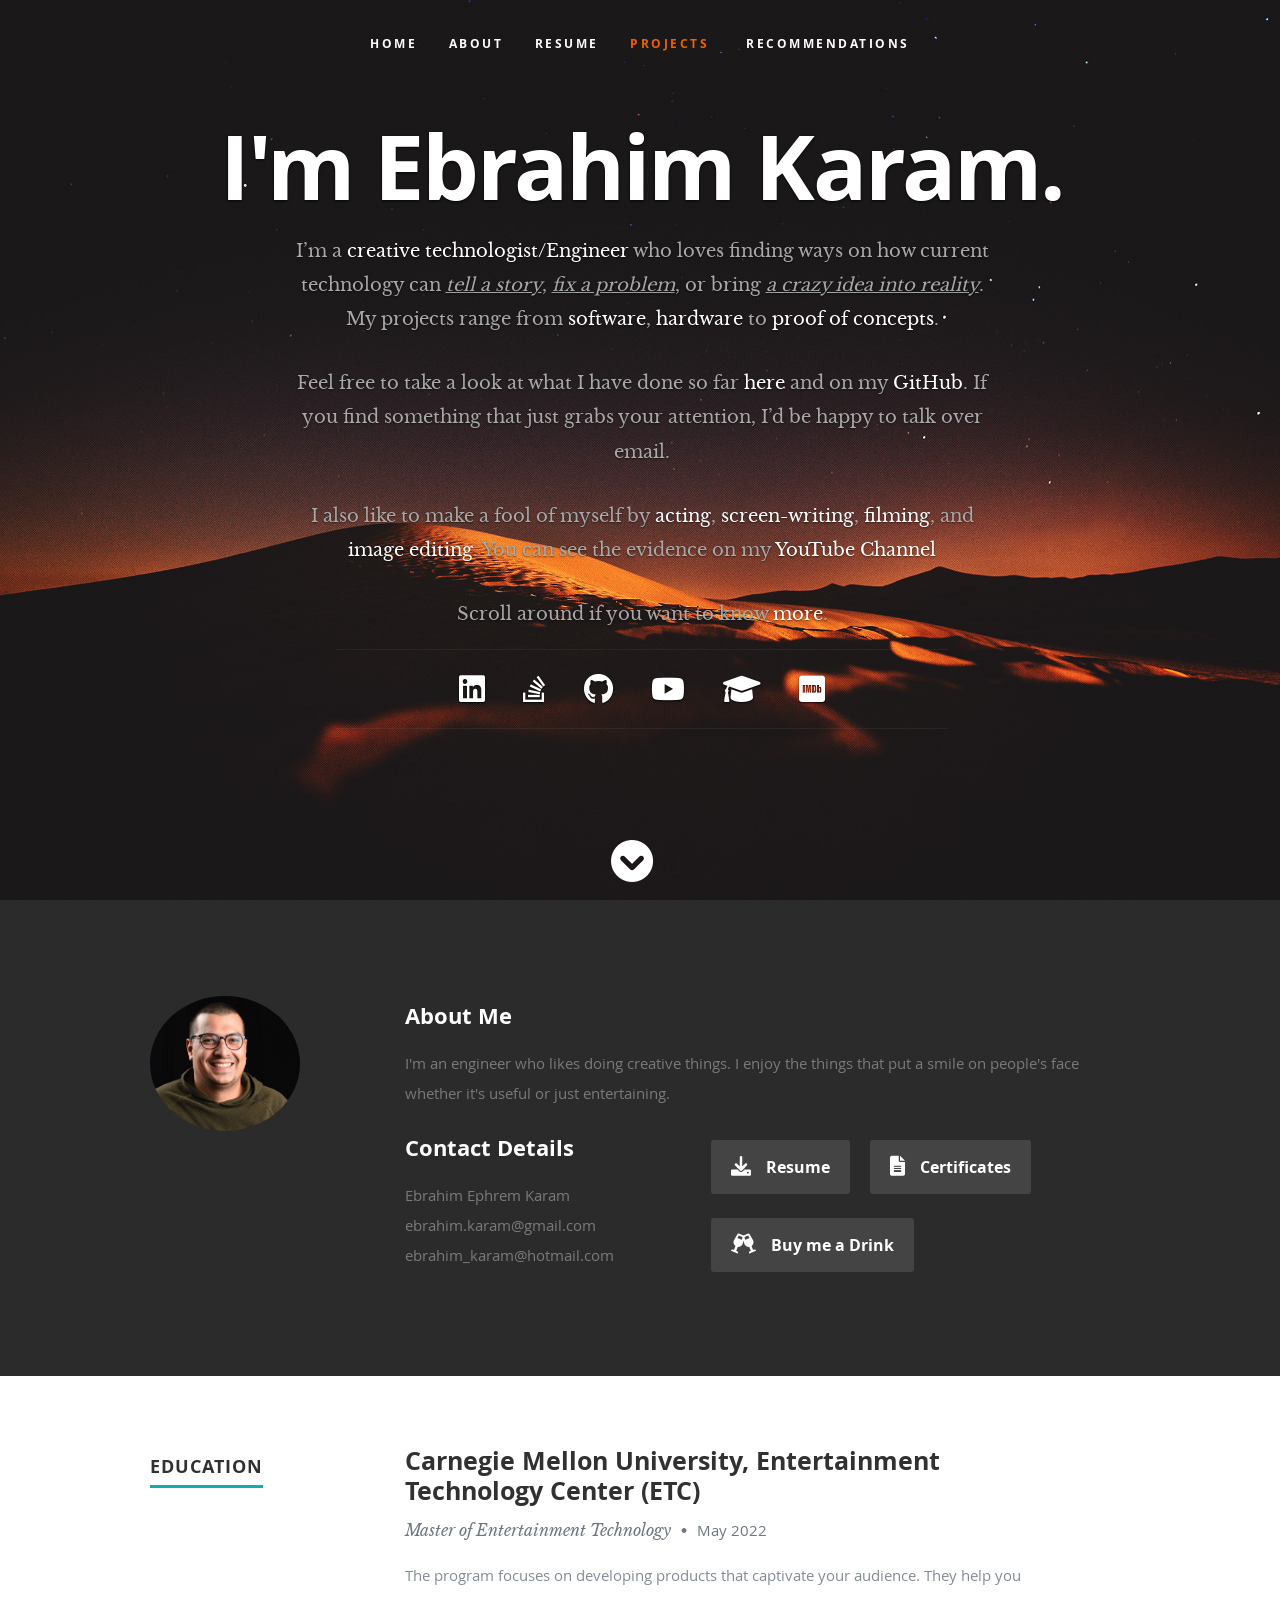
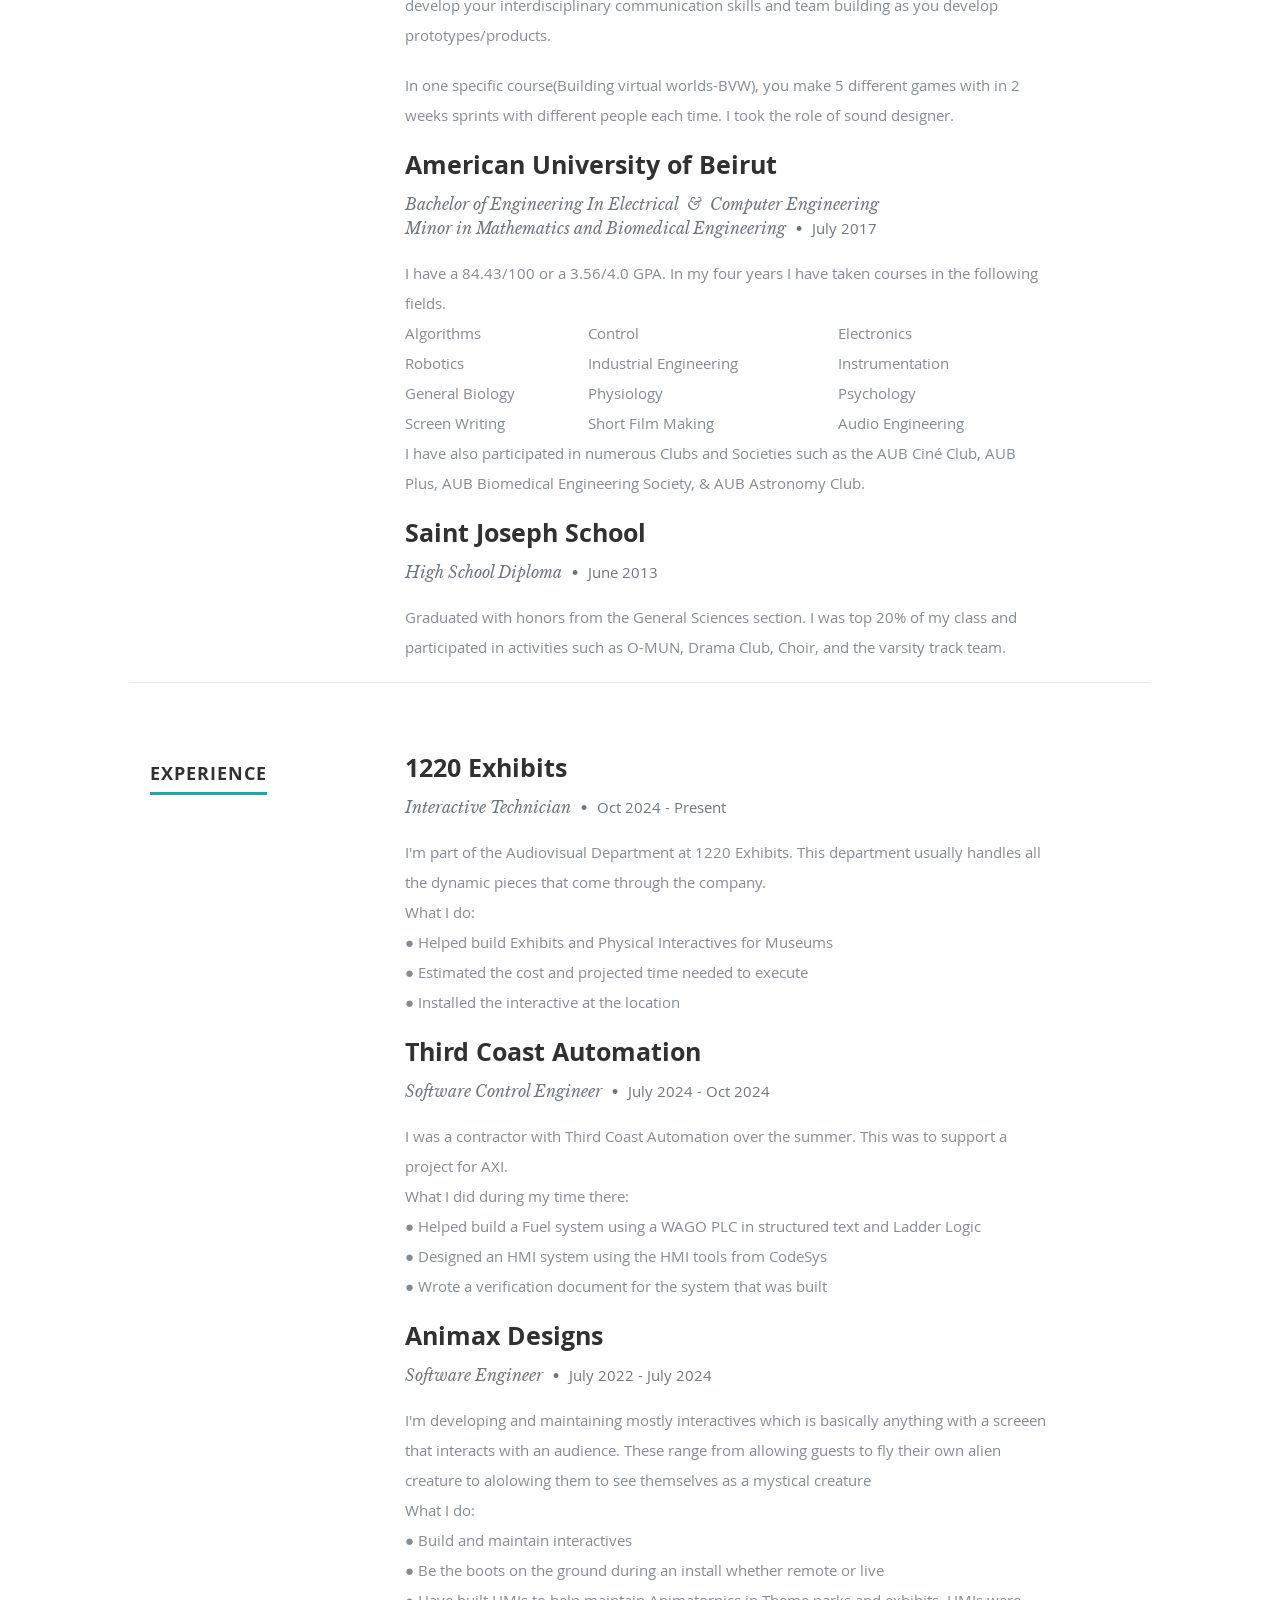
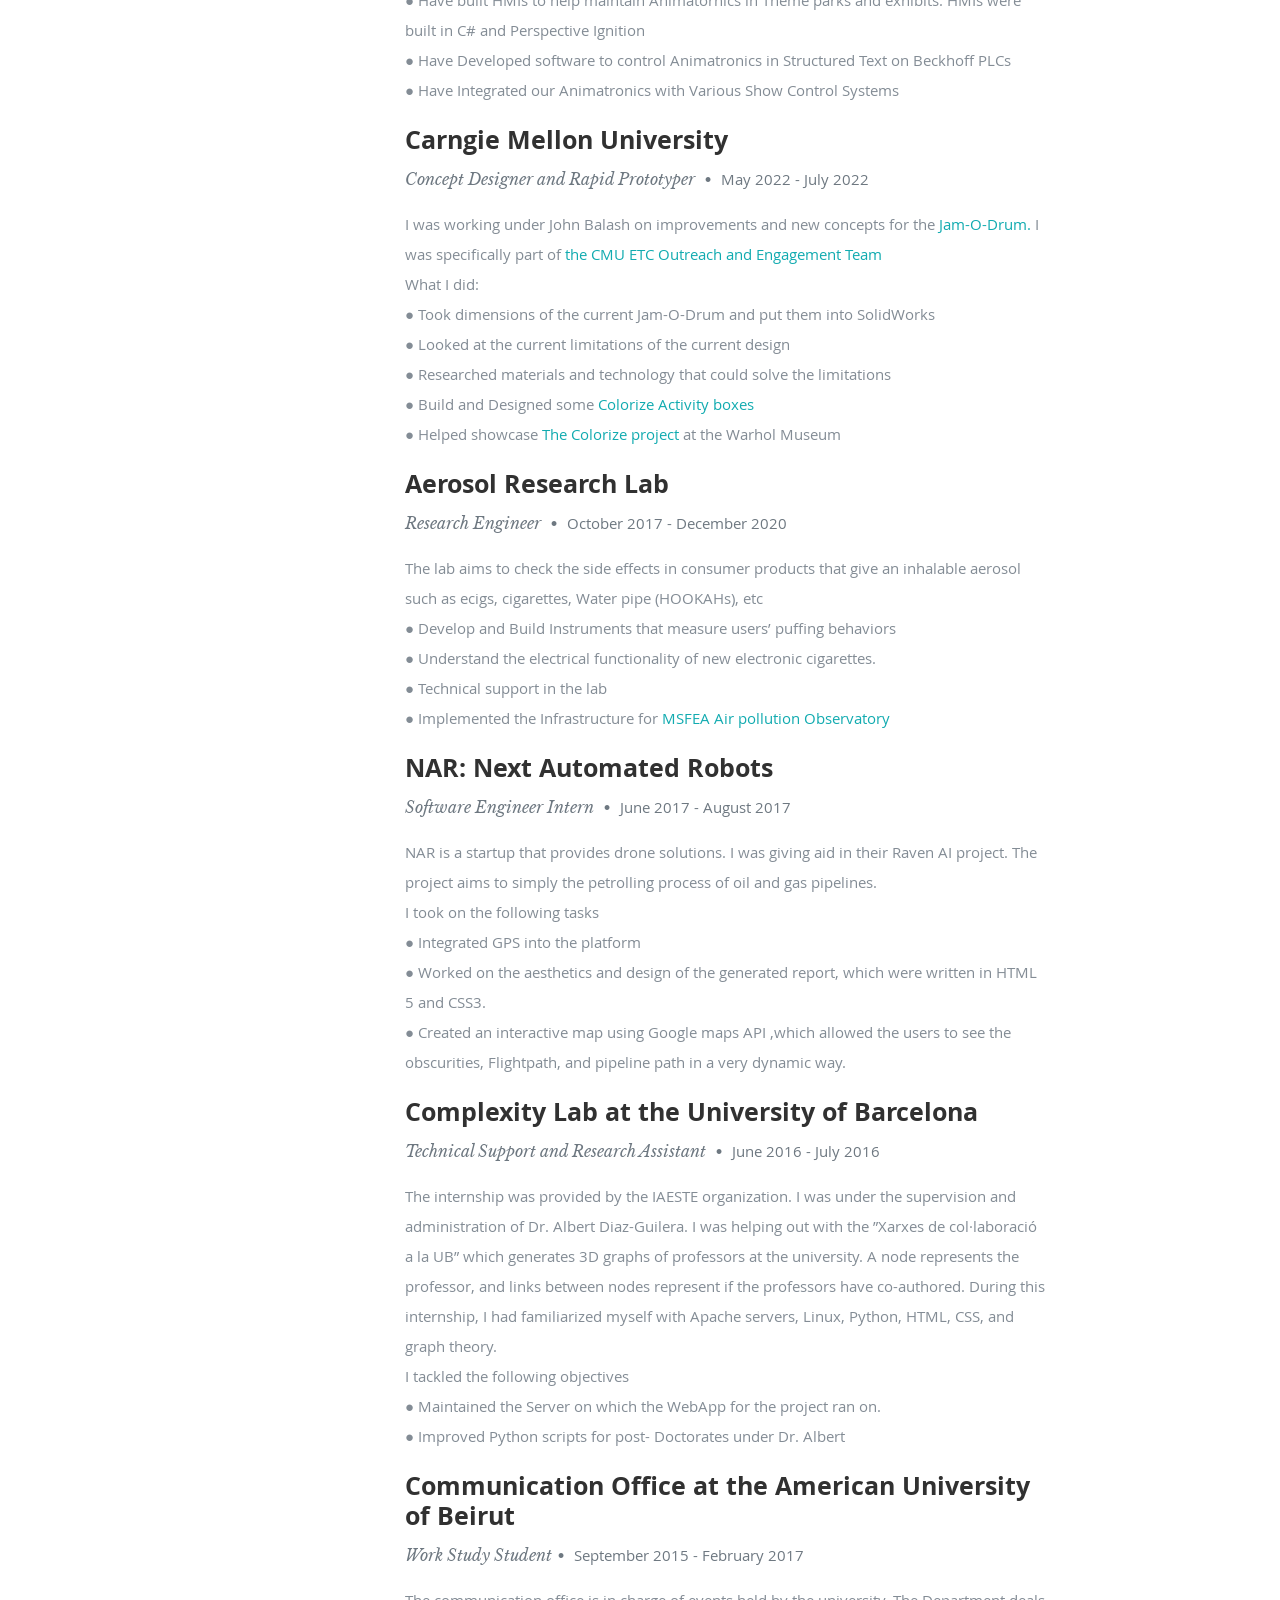
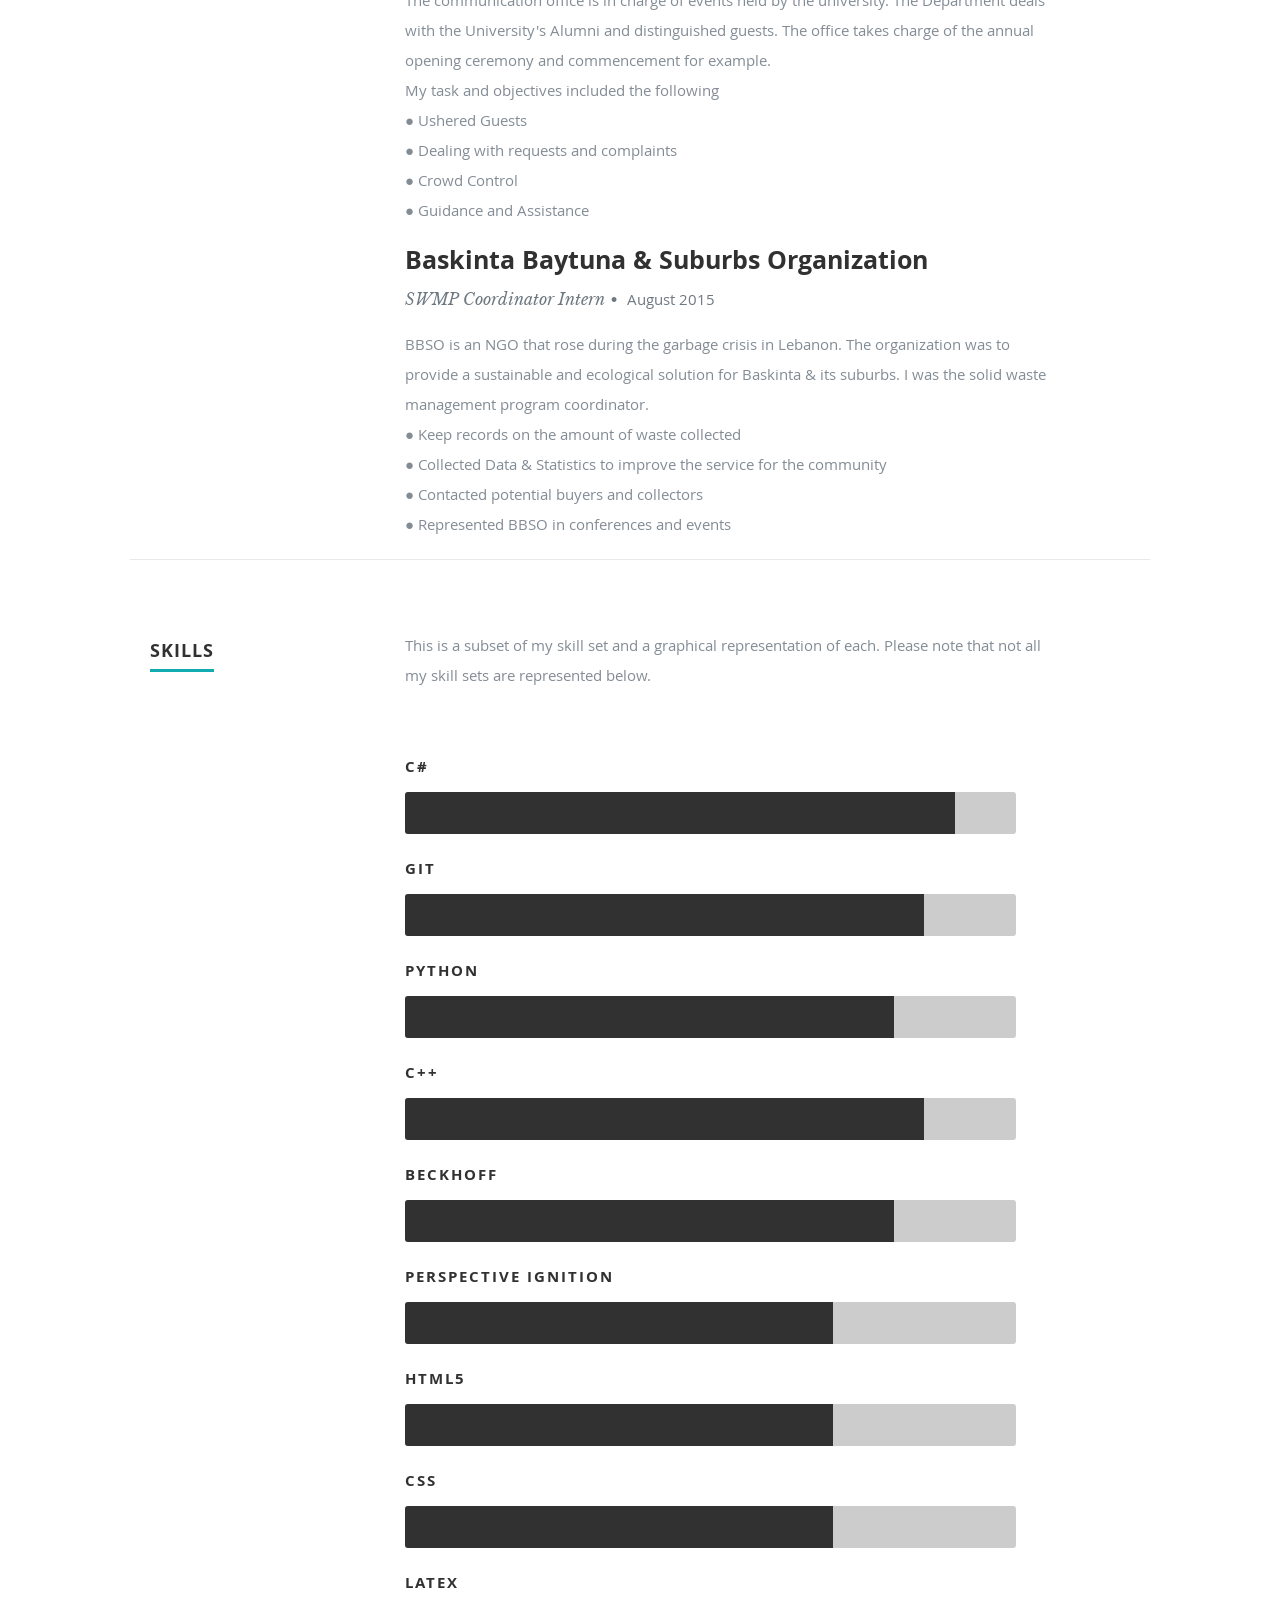
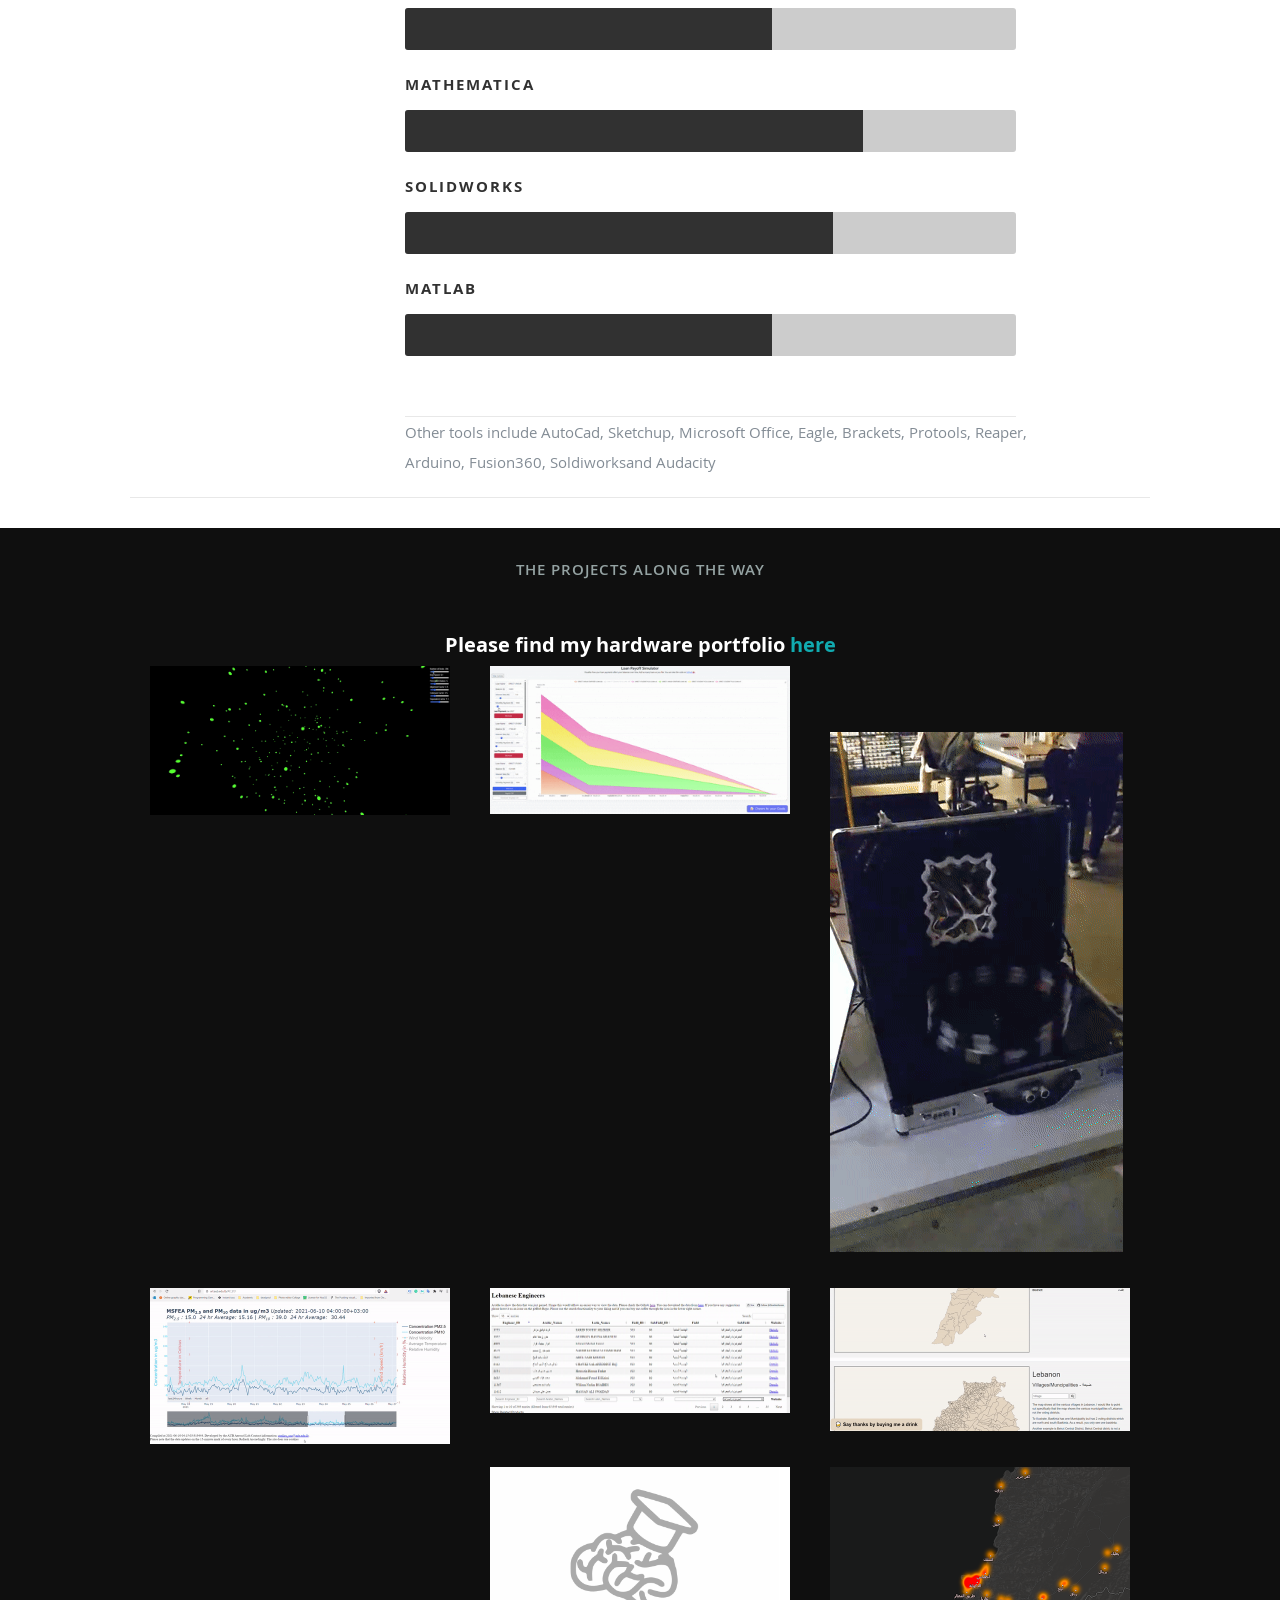
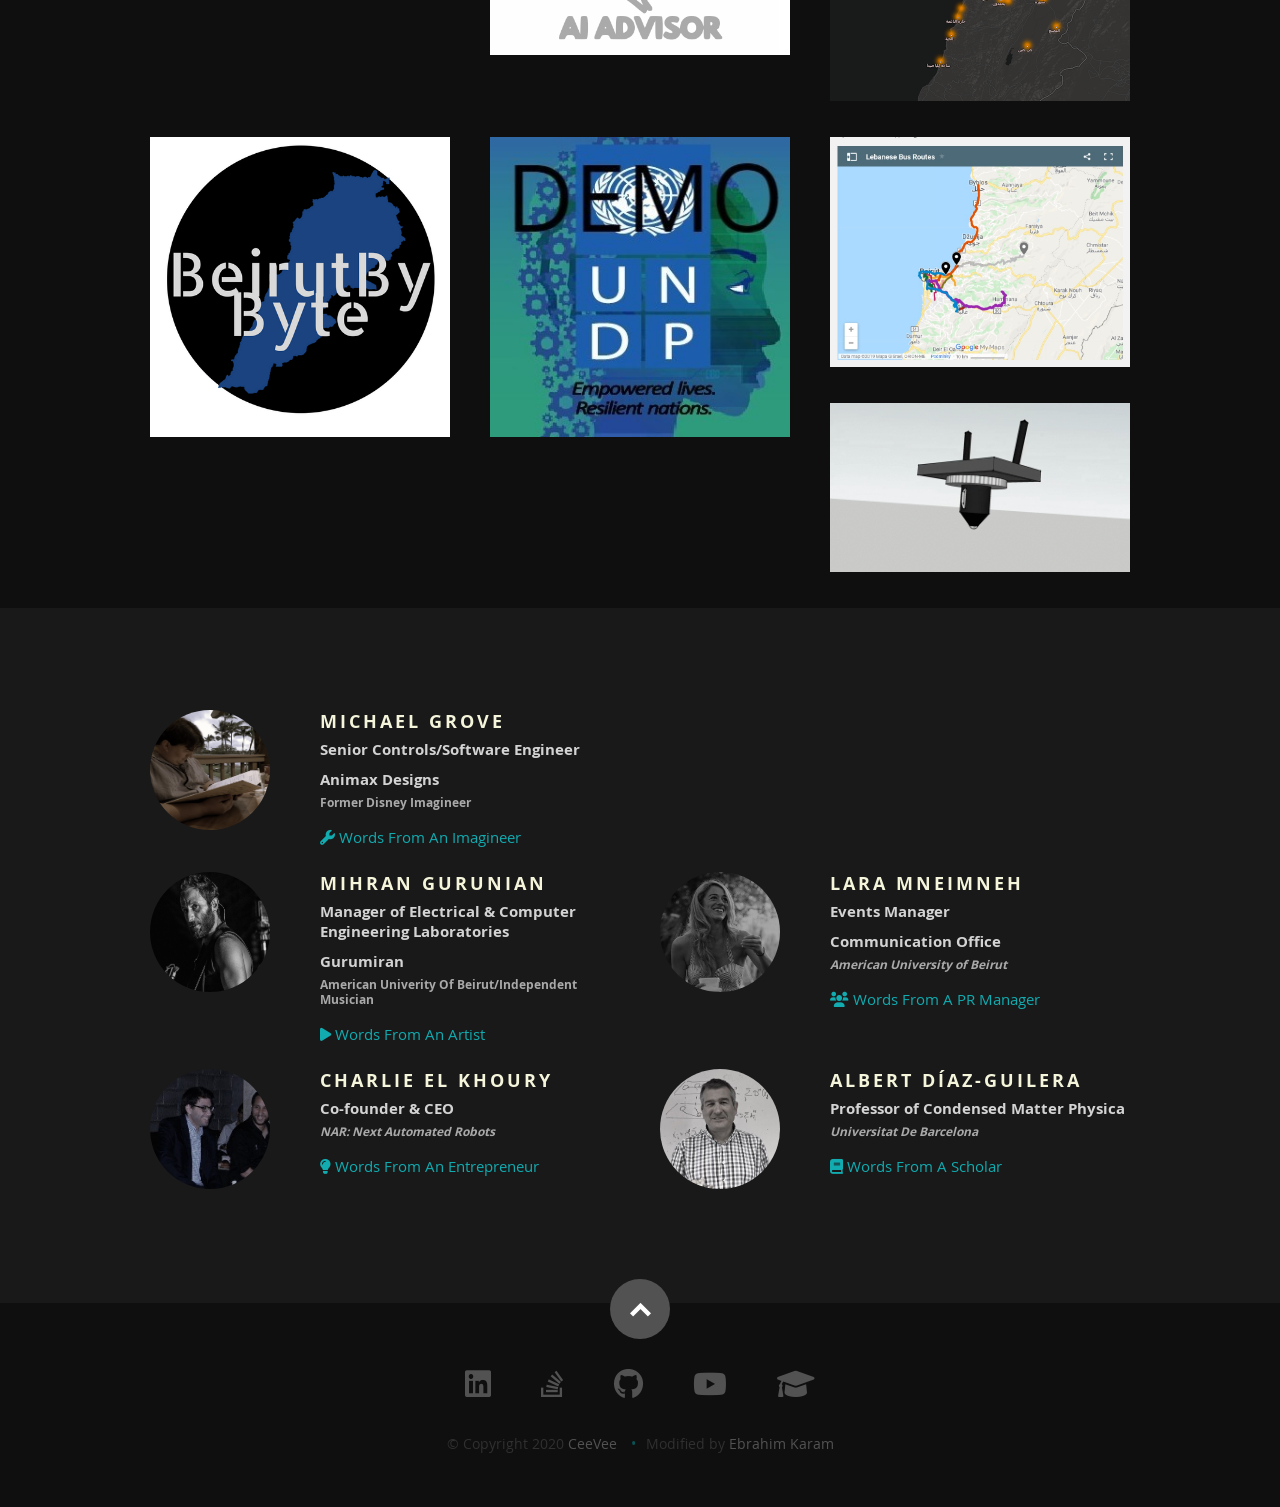
==== commit 35d5f396: "Added some things to portfolio" ====
--- a/index.html
+++ b/index.html
@@ -17,7 +17,7 @@
 
         gtag('config', 'G-PW2GPY9Q19');
     </script>
-    
+
     <script data-ad-client="ca-pub-5506275231915436" async
         src="https://pagead2.googlesyndication.com/pagead/js/adsbygoogle.js"></script>
     <script data-ad-client="ca-pub-5506275231915436" async
@@ -173,7 +173,8 @@
                 <br>
                 <h3>I also like to make a fool of myself by <span>acting</span>, <span>screen-writing</span>,
                     <span>filming</span>, and <span>image editing</span>. You can see the evidence on my <a
-                        href="https://www.youtube.com/c/EbrahimKaram" target="_blank">YouTube Channel</a> </h3>
+                        href="https://www.youtube.com/c/EbrahimKaram" target="_blank">YouTube Channel</a>
+                </h3>
                 <br>
                 <h3>Scroll around if you want to know
                     <a class="smoothscroll" href="#about">more</a>.
@@ -307,7 +308,8 @@
                         <p class="info">Bachelor of Engineering In Electrical <span>&amp;</span> Computer Engineering
                             <br>
                             Minor in Mathematics and Biomedical Engineering <span>&bull;</span> <em class="date">July
-                                2017</em></p>
+                                2017</em>
+                        </p>
 
 
                         <p>I have a 84.43/100 or a 3.56/4.0 GPA. In my four years I have taken courses in the following
@@ -646,6 +648,59 @@
 
                 <!-- portfolio-wrapper -->
                 <div id="portfolio-wrapper" class="bgrid-thirds s-bgrid-thirds  cf ">
+
+                    <div class="columns portfolio-item">
+                        <div class="item-wrap">
+
+                            <a href="#modal-BoidAlgorithm" title="">
+                                <img alt="" src="images/portfolio/BoidAlgorithm.gif">
+                                <div class="overlay">
+                                    <div class="portfolio-item-meta">
+                                        <h5>Boid's Algorithm</h5>
+                                        <p>A 3 js simulation of Boid's Algorithm</p>
+                                    </div>
+                                </div>
+                                <div class="link-icon"><i class="icon-plus"></i></div>
+                            </a>
+
+                        </div>
+                    </div> <!-- item end -->
+
+                    <div class="columns portfolio-item">
+                        <div class="item-wrap">
+
+                            <a href="#modal-LoanSimulator" title="">
+                                <img alt="" src="images/portfolio/LoanCalculator.gif">
+                                <div class="overlay">
+                                    <div class="portfolio-item-meta">
+                                        <h5>Loan Simulator</h5>
+                                        <p>A web-based loan simulator application</p>
+                                    </div>
+                                </div>
+                                <div class="link-icon"><i class="icon-plus"></i></div>
+                            </a>
+
+                        </div>
+                    </div> <!-- item end -->
+
+
+                    <div class="columns portfolio-item">
+                        <div class="item-wrap">
+
+                            <a href="#modal-helpAPeer" title="">
+                                <img alt="" src="images/portfolio/HelpAPeer.gif">
+                                <div class="overlay">
+                                    <div class="portfolio-item-meta">
+                                        <h5>Help A Peer</h5>
+                                        <p>Zoom Extension. Semester long Project</p>
+                                    </div>
+                                </div>
+                                <div class="link-icon"><i class="icon-plus"></i></div>
+                            </a>
+
+                        </div>
+                    </div> <!-- item end -->
+
                     <div class="columns portfolio-item">
                         <div class="item-wrap">
 
@@ -655,23 +710,6 @@
                                     <div class="portfolio-item-meta">
                                         <h5>Who are you</h5>
                                         <p>Zeotrope. CourseProject</p>
-                                    </div>
-                                </div>
-                                <div class="link-icon"><i class="icon-plus"></i></div>
-                            </a>
-
-                        </div>
-                    </div> <!-- item end -->
-
-                    <div class="columns portfolio-item">
-                        <div class="item-wrap">
-
-                            <a href="#modal-helpAPeer" title="">
-                                <img alt="" src="images/portfolio/HelpAPeer.gif">
-                                <div class="overlay">
-                                    <div class="portfolio-item-meta">
-                                        <h5>Help A Peer</h5>
-                                        <p>Zoom Extension. Semester long Project</p>
                                     </div>
                                 </div>
                                 <div class="link-icon"><i class="icon-plus"></i></div>
@@ -873,6 +911,57 @@
                 </div>
 
             </div><!-- modal-01 End -->
+
+
+
+
+            <!-- Modal Popup --------------------------------------------------------------- -->
+            <div id="modal-BoidAlgorithm" class="popup-modal mfp-hide">
+
+                <a href="https://www.ebrahimkaram.com/Boid-s-Algorithm/Three%20js/index.html" target="_blank"><img
+                        class="scale-with-grid" src="images/portfolio/BoidAlgorithm.gif" alt="" />
+                </a>
+                <div class="description-box">
+                    <h4>Boid's Algorithm</h4>
+                    <p>This project explores the implementation of Boid's Algorithm using Three.js. It simulates
+                        flocking behavior in a 3D environment, showcasing the interaction between multiple agents.
+                        You may find the link to the code <a
+                            href="https://github.com/EbrahimKaram/Boid-s-Algorithm">here</a>
+                        <span class="categories"><i class="fas fa-play"></i><i class="fas fa-diaspora"></i><i
+                                class="fas fa-code-branch"></i>Physics, Simulation, </span>
+                </div>
+
+                <div class="link-box">
+                    <a target="_blank"
+                        href="https://www.ebrahimkaram.com/Boid-s-Algorithm/Three%20js/index.html">Details</a>
+                    <a class="popup-modal-dismiss">Close</a>
+                </div>
+
+            </div><!-- modal-01 End -->
+
+
+            <div id="modal-LoanSimulator" class="popup-modal mfp-hide">
+
+                <a href="https://www.ebrahimkaram.com/Loan-calculator/" target="_blank"><img class="scale-with-grid"
+                        src="images/portfolio/LoanCalculator.gif" alt="" />
+                </a>
+                <div class="description-box">
+                    <h4>Loan Calculator</h4>
+                    <p>This project is a simple loan calculator built with HTML, CSS, and JavaScript. It allows users
+                        to input their loan details and allows them to see how their loans stack up and how long the
+                        loan will take to pay off.
+                        You can find the code <a href="https://github.com/EbrahimKaram/Loan-Calculator" target="_blank">here</a>
+                        <span class="categories"><i class="fas fa-calculator"></i><i
+                                class="fas fa-code-branch"></i>Finance, Calculator, Data </span>
+                </div>
+
+                <div class="link-box">
+                    <a target="_blank" href="https://www.ebrahimkaram.com/Loan-calculator/">Details</a>
+                    <a class="popup-modal-dismiss">Close</a>
+                </div>
+
+            </div><!-- modal-01 End -->
+
 
             <div id="modal-helpAPeer" class="popup-modal mfp-hide">
 
@@ -969,7 +1058,8 @@
                     <p>An application that came into development thanks to the <a target="_blank"
                             href="https://refugeelearning.media.mit.edu/">MIT Media Lab RLA</a> program. This project
                         was tested and validated with the help of the NGO <a target="_blank"
-                            href="http://sdaid.org/">SAWA for Aid and Development</a></p>
+                            href="http://sdaid.org/">SAWA
+                            for Aid and Development</a></p>
                     <span class="categories"><i class="fas fa-tablet-alt"></i>App Development, User Testing and
                         validation</span>
                 </div>
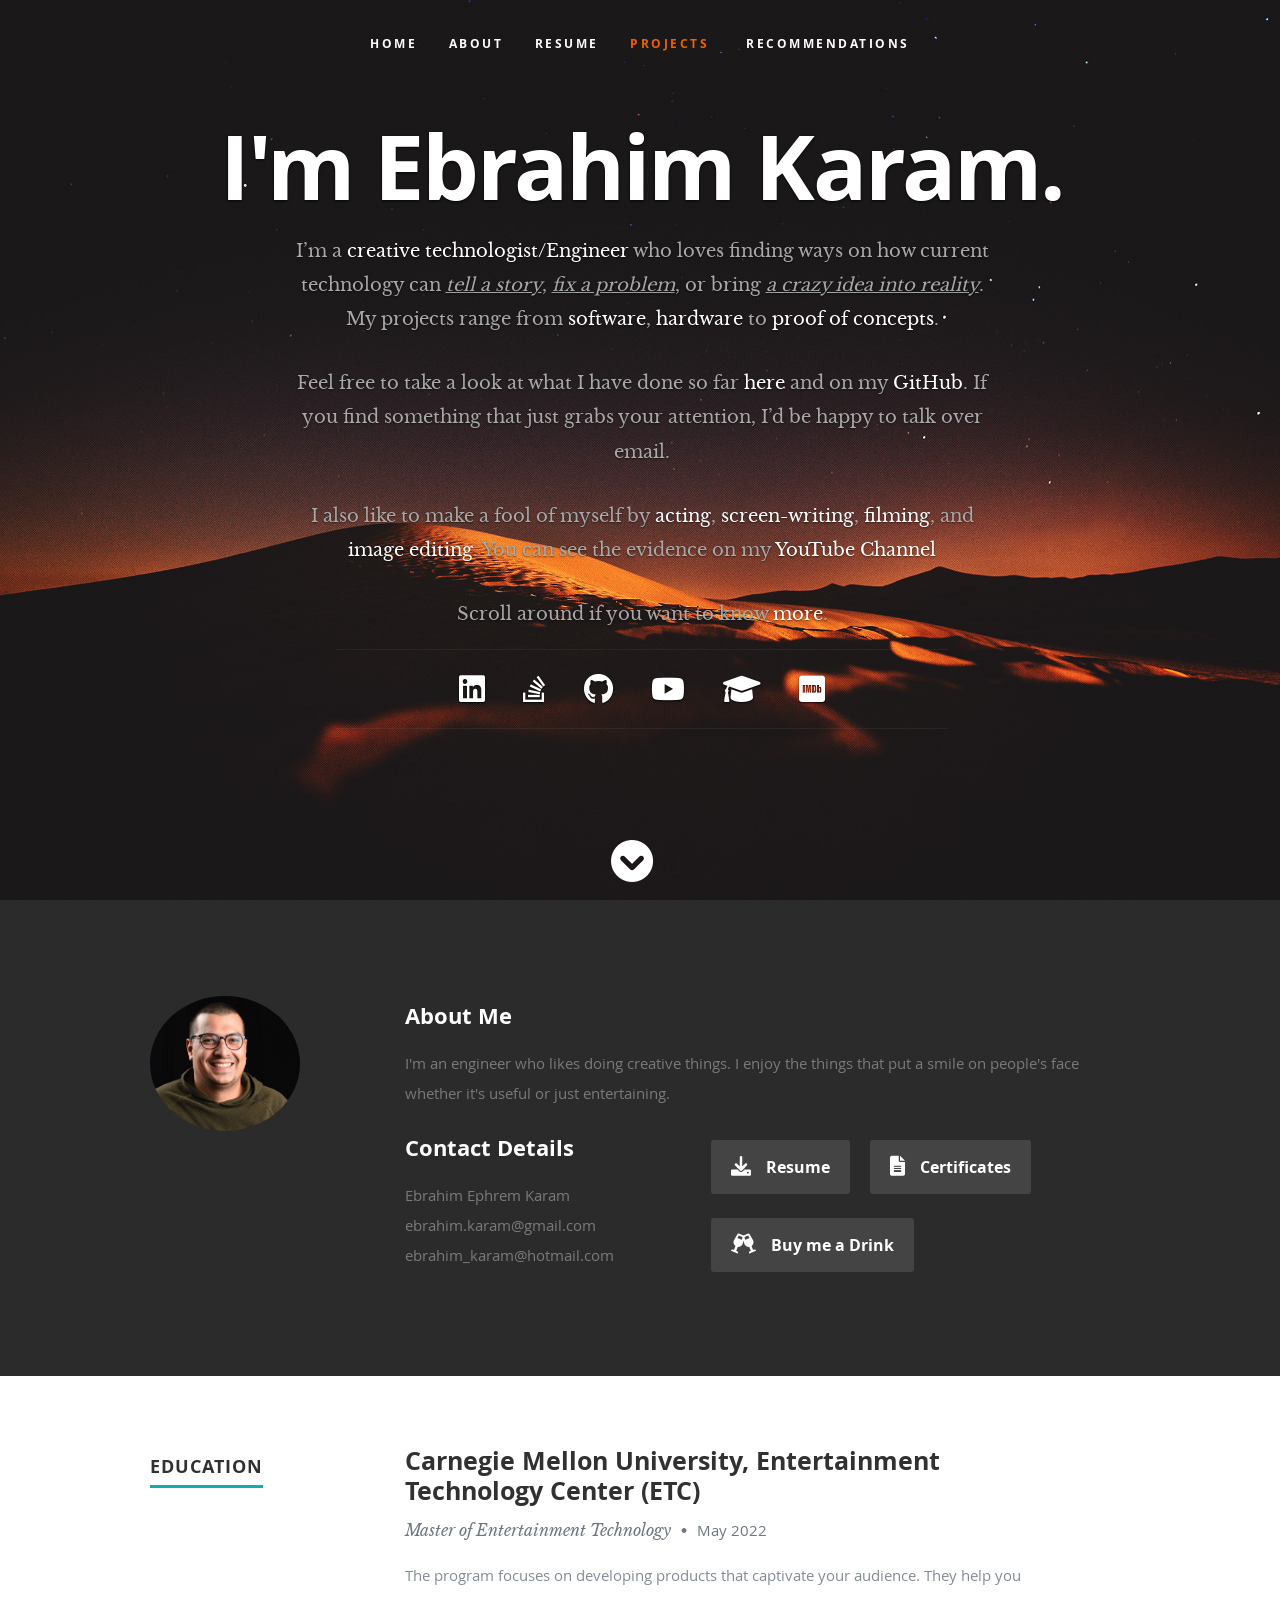
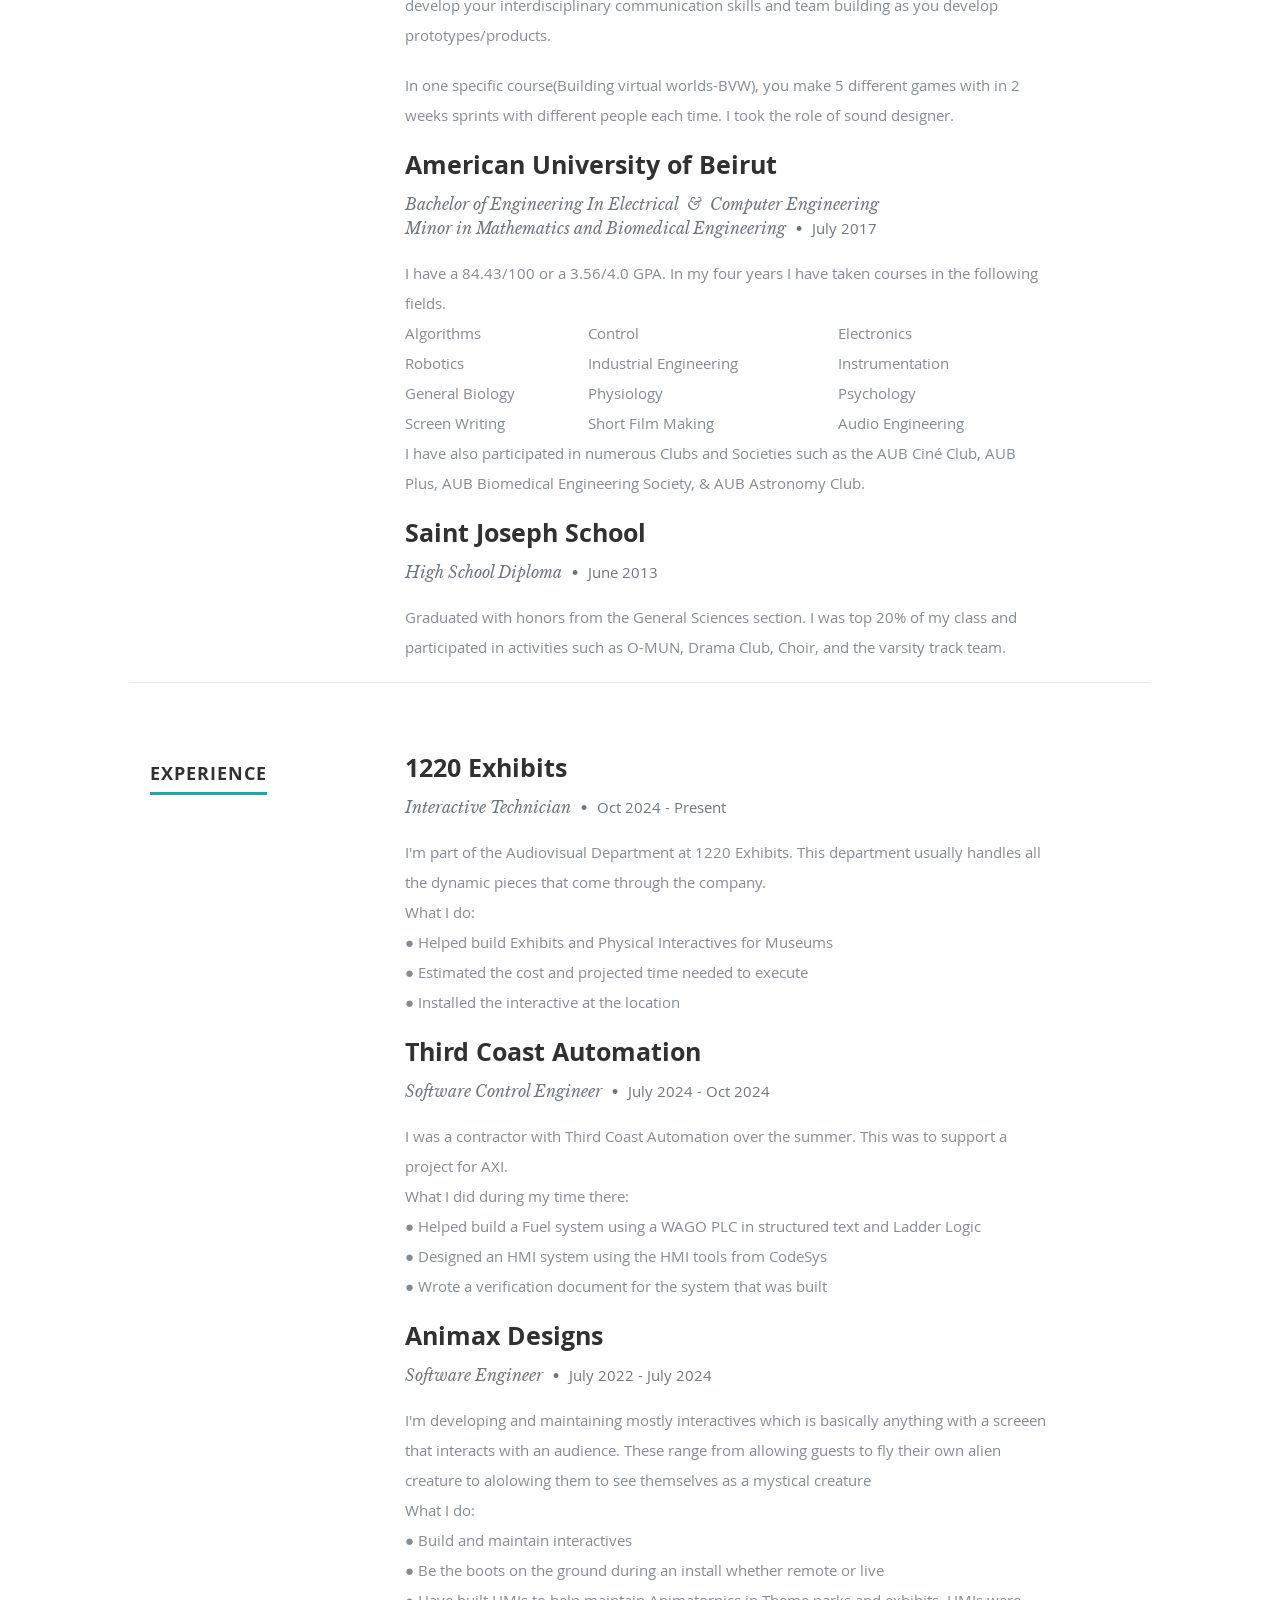
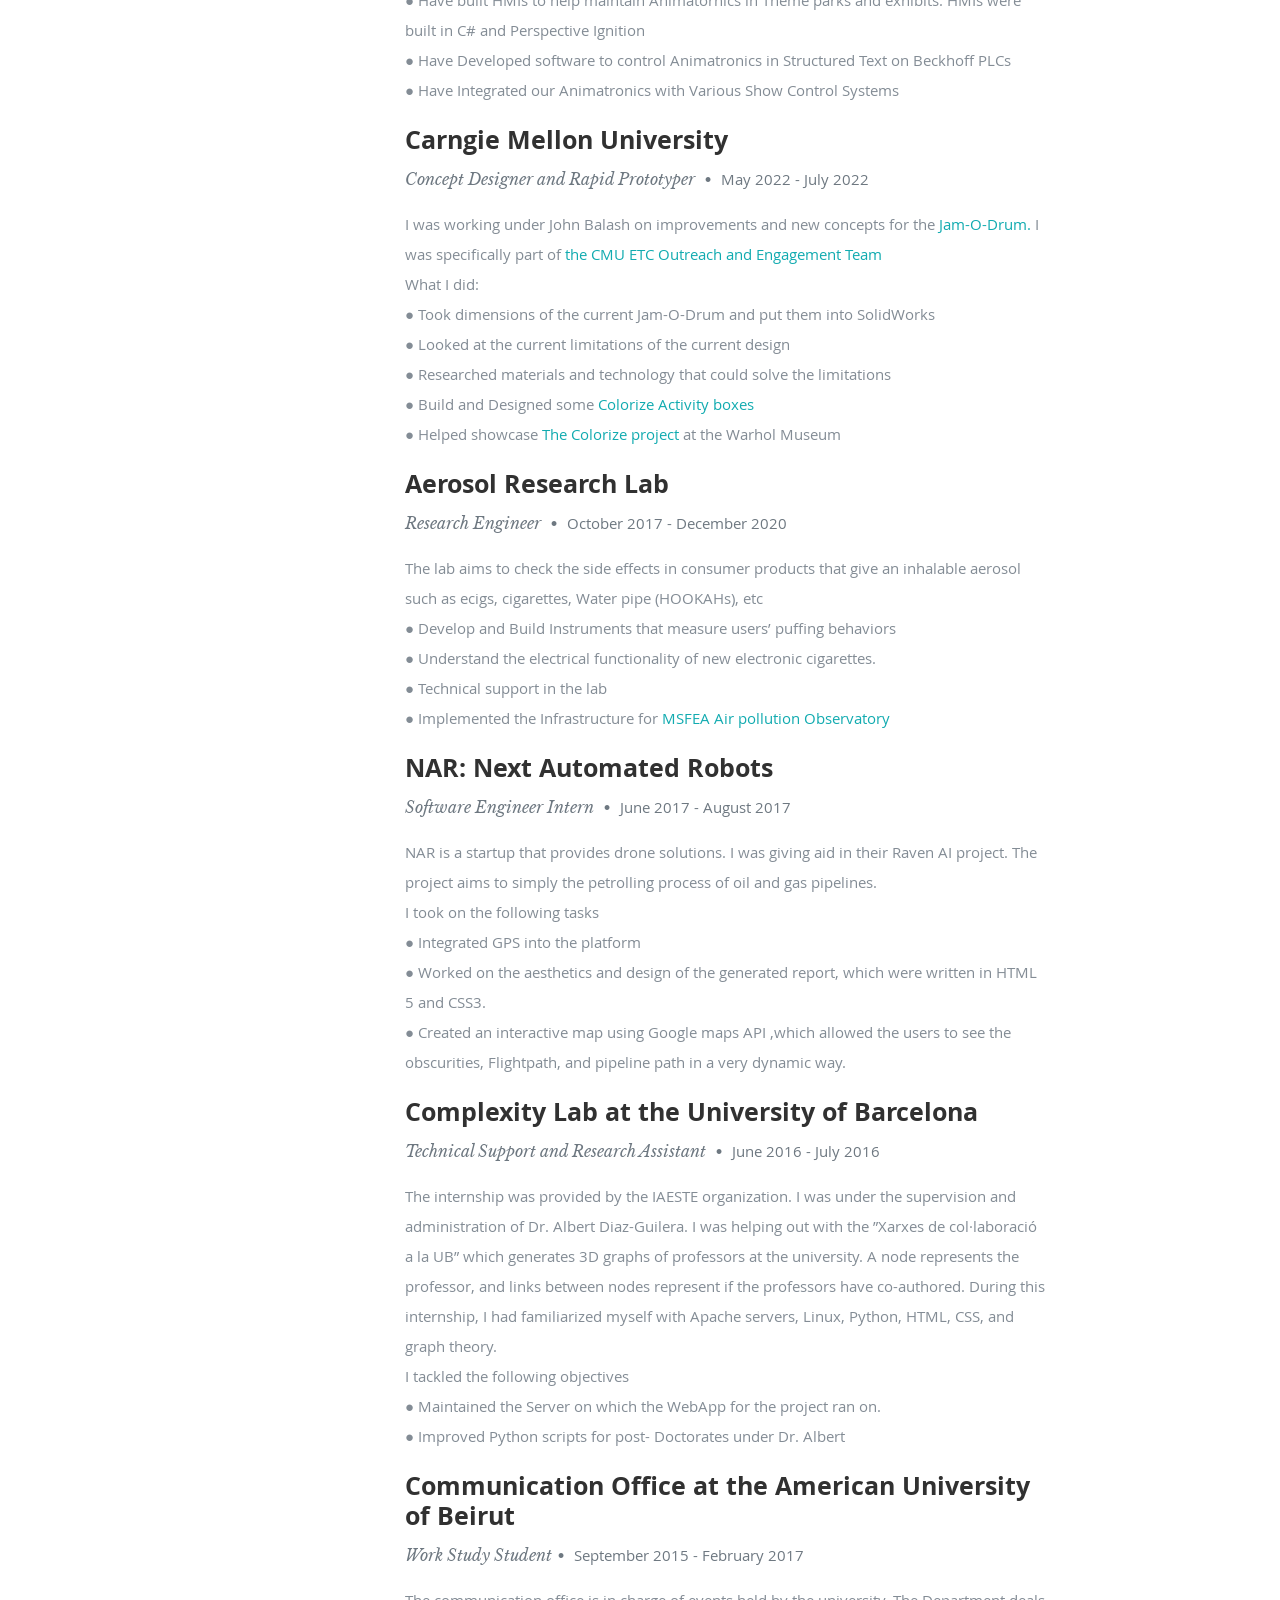
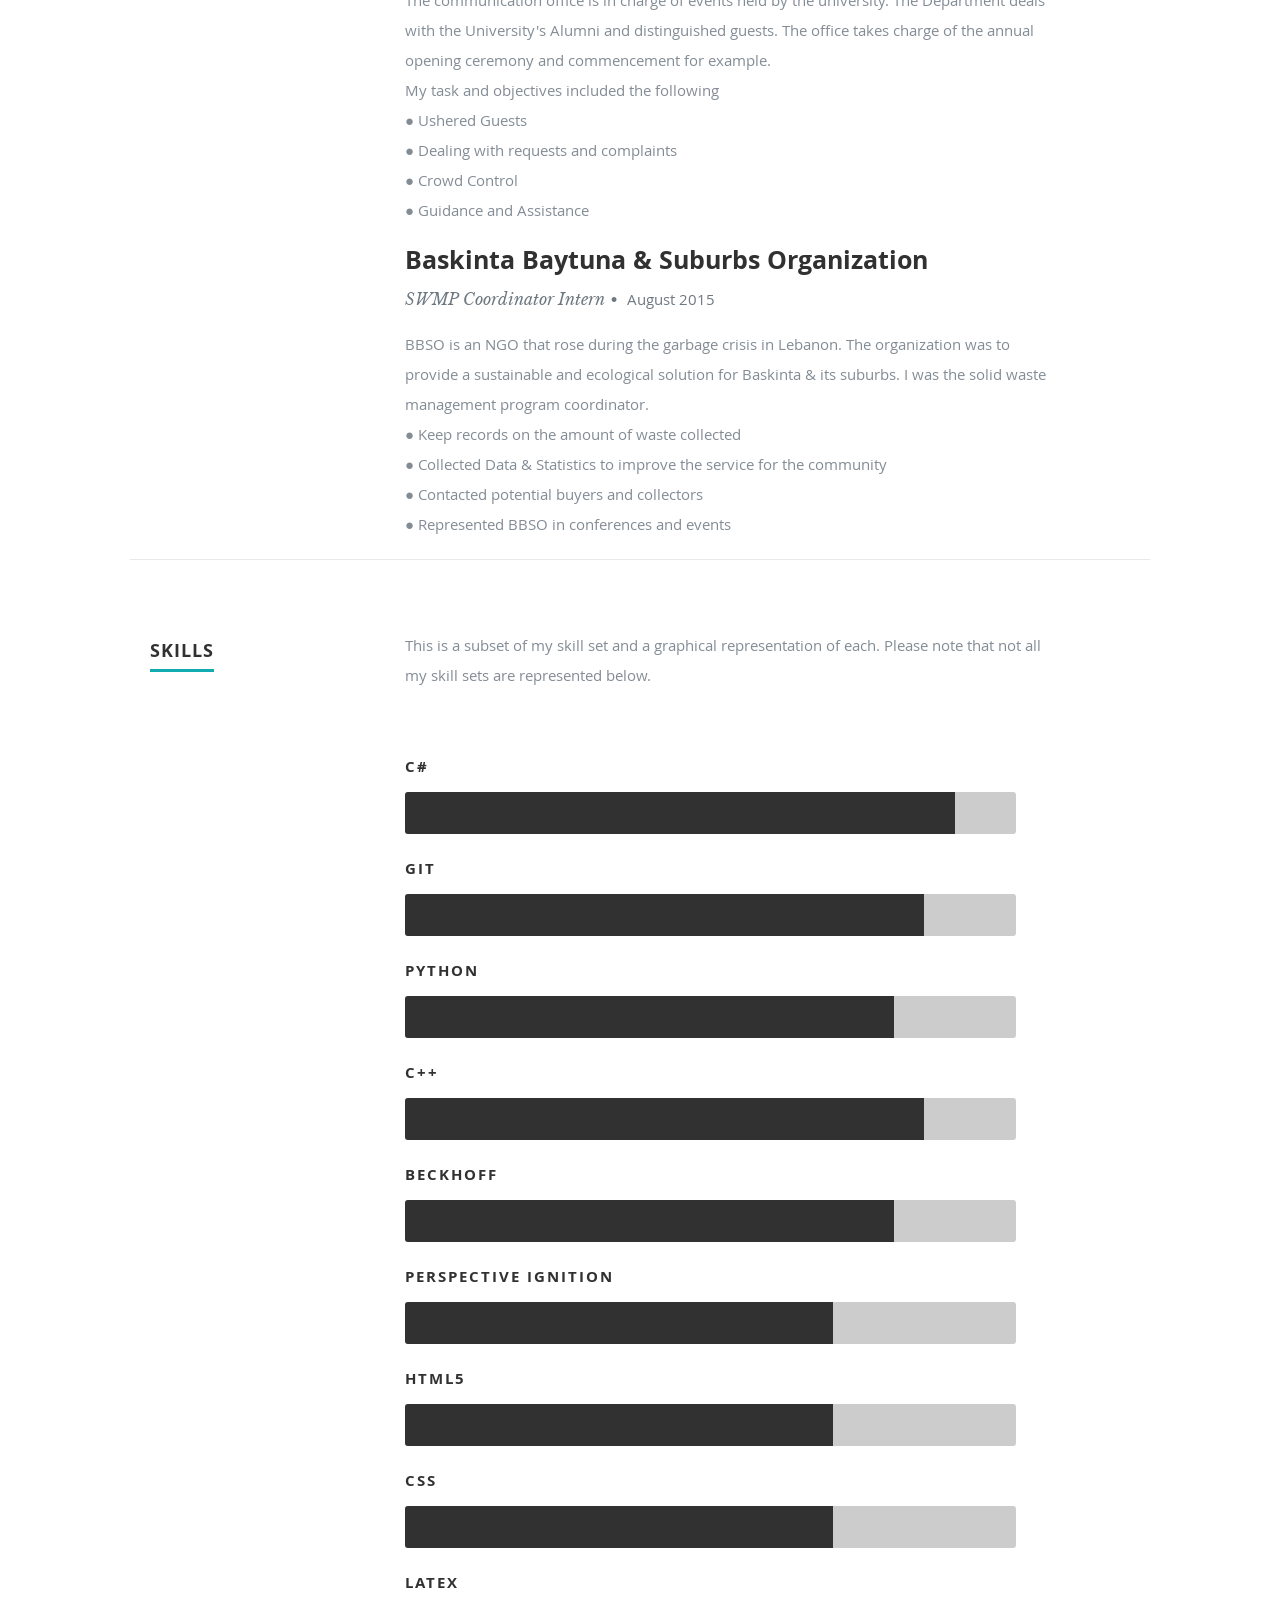
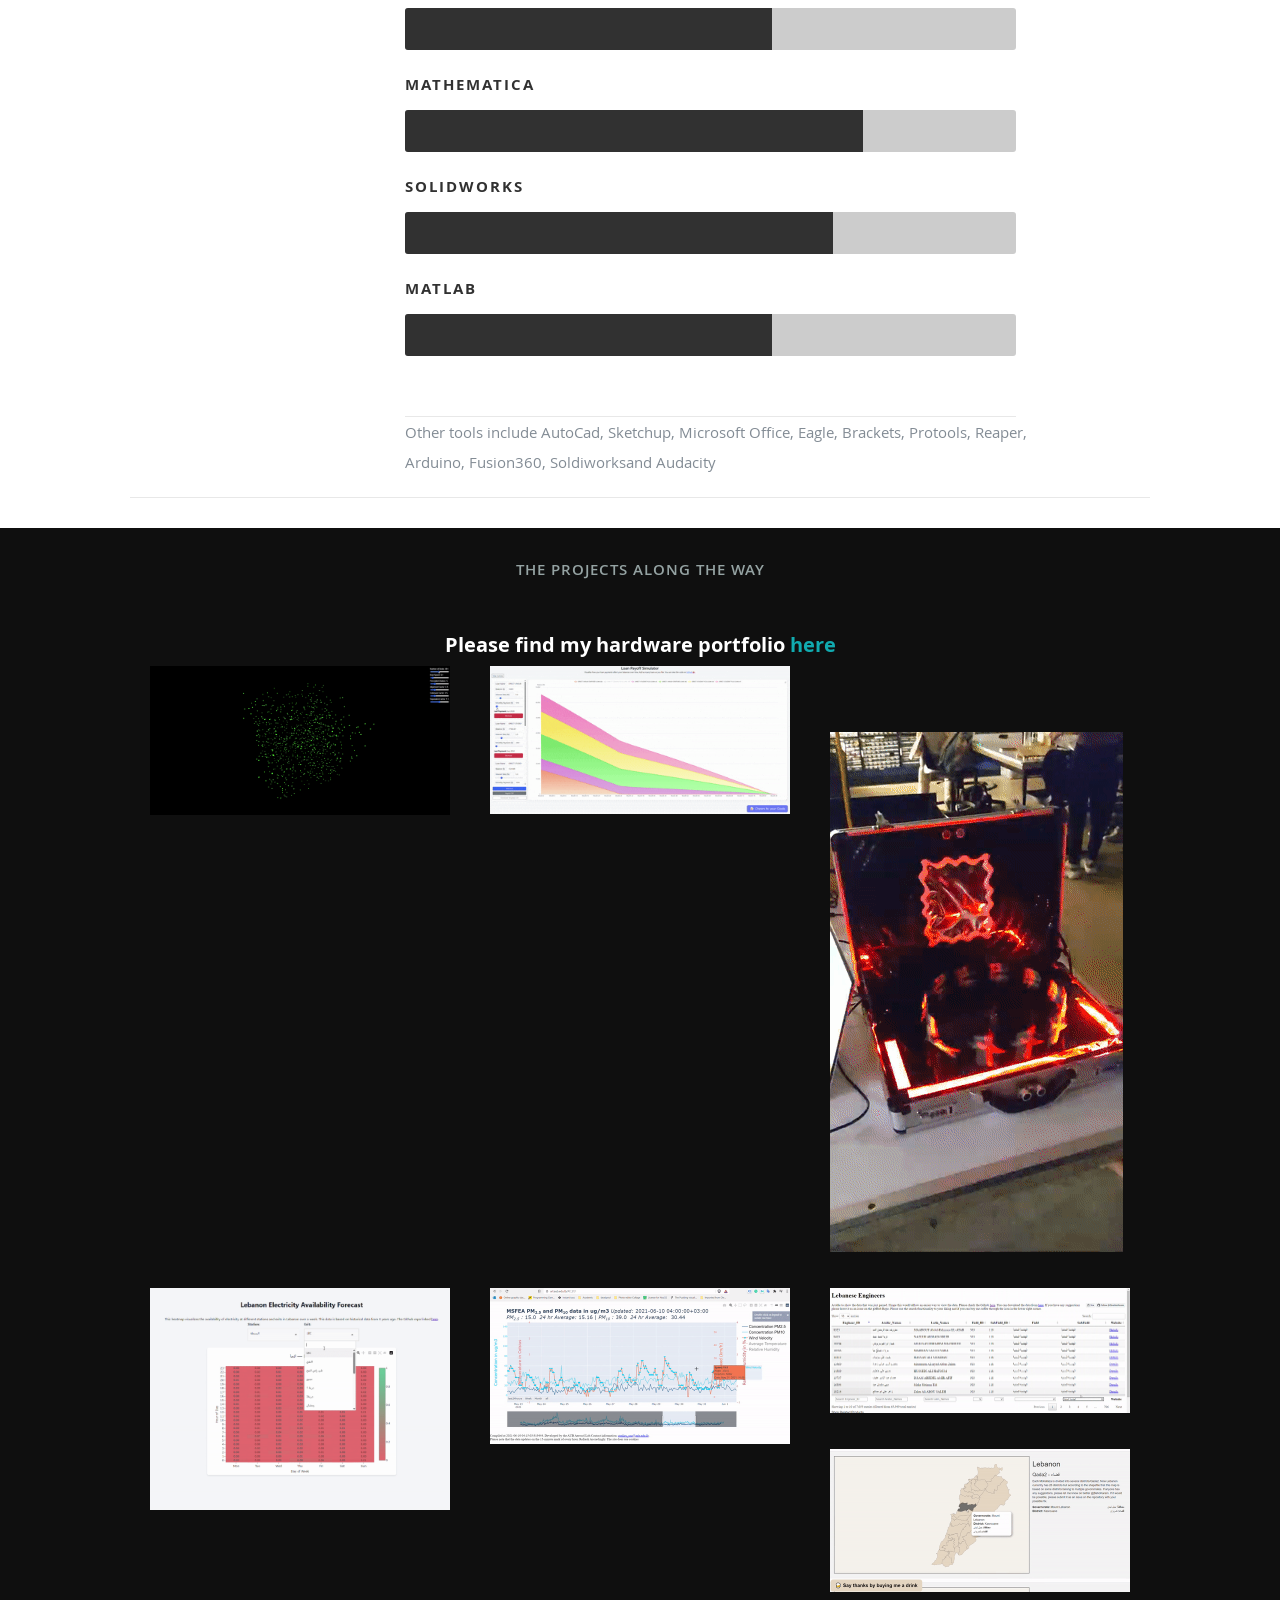
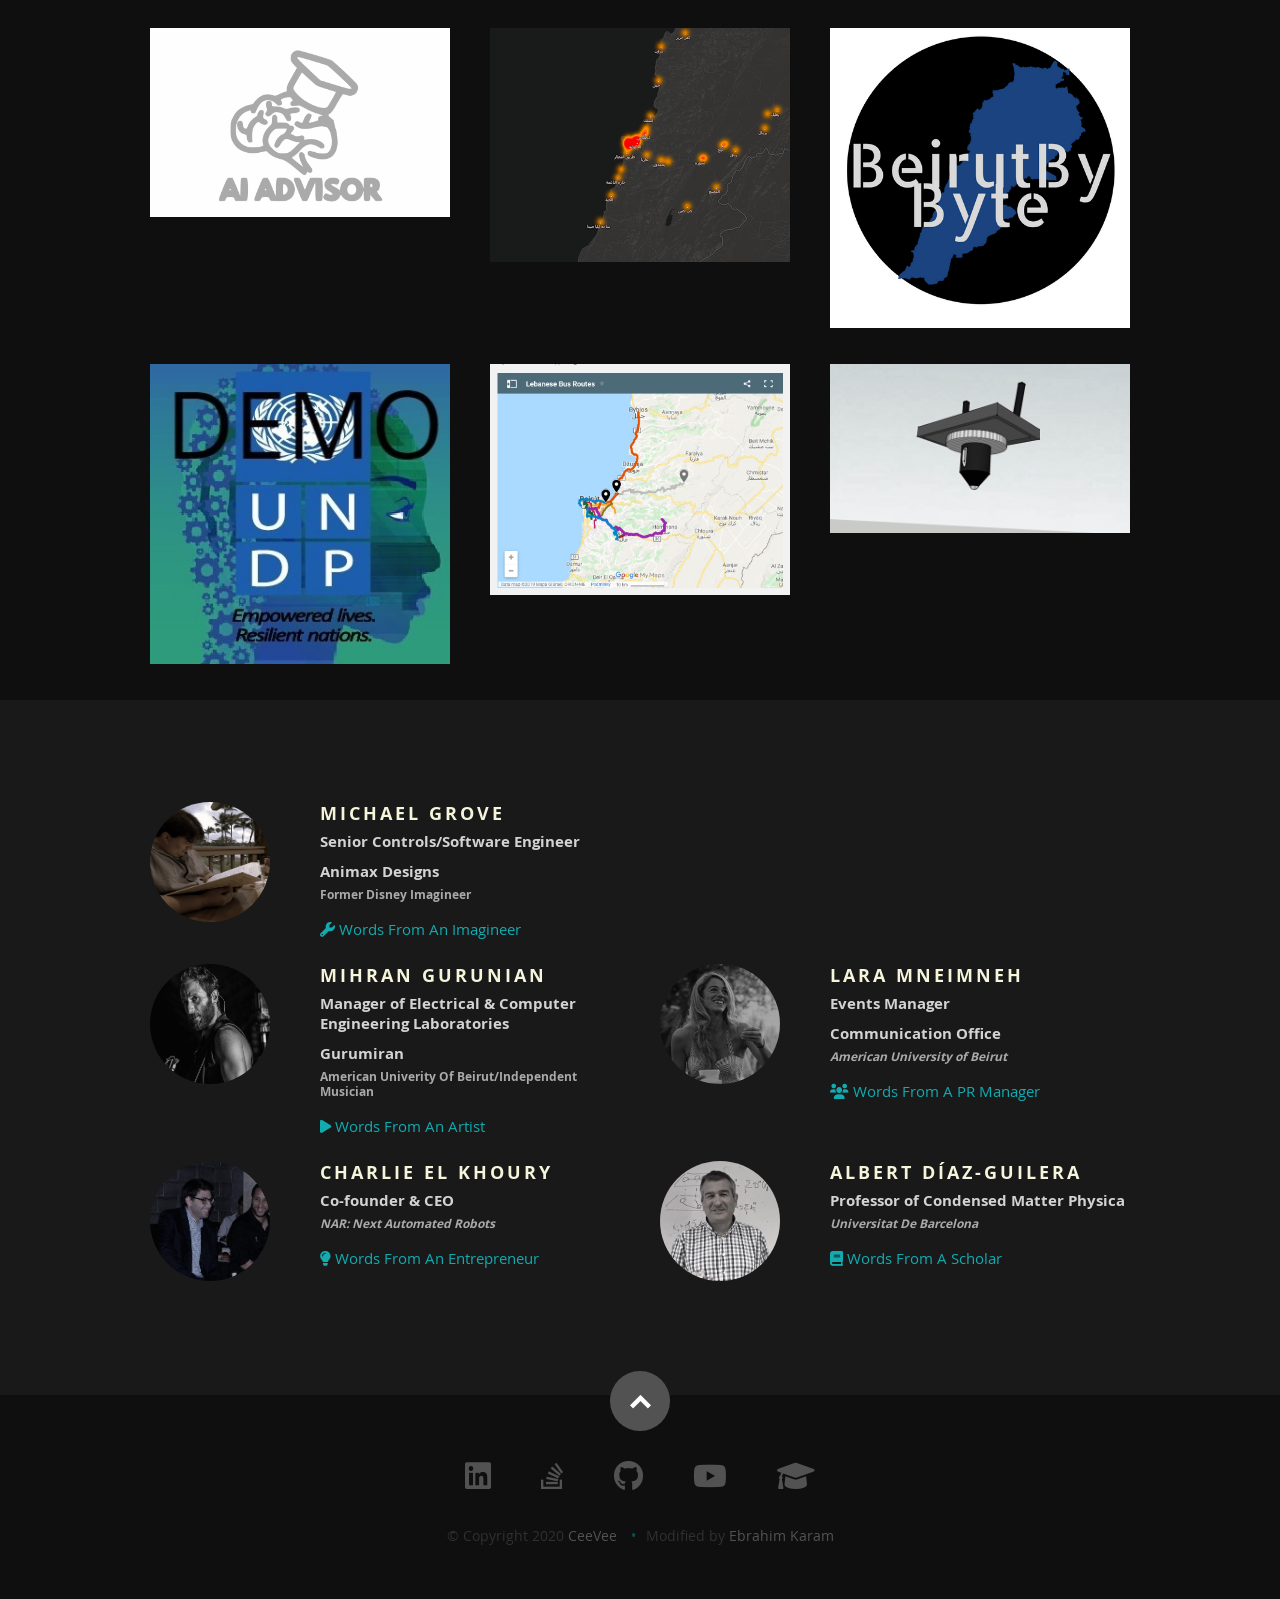
==== commit 1643571b: "Added the Electricity map to the portfolio" ====
--- a/index.html
+++ b/index.html
@@ -666,6 +666,8 @@
                         </div>
                     </div> <!-- item end -->
 
+
+
                     <div class="columns portfolio-item">
                         <div class="item-wrap">
 
@@ -717,6 +719,23 @@
 
                         </div>
                     </div> <!-- item end -->
+                    <div class="columns portfolio-item">
+                        <div class="item-wrap">
+
+                            <a href="#modal-ElectricityHeatMap" title="">
+                                <img alt="" src="images/portfolio/ElectricityHeatMap.gif">
+                                <div class="overlay">
+                                    <div class="portfolio-item-meta">
+                                        <h5>Lebanon Electricity Heat Map</h5>
+                                        <p>A heat map of when to expect electricity in Lebanon</p>
+                                    </div>
+                                </div>
+                                <div class="link-icon"><i class="icon-plus"></i></div>
+                            </a>
+
+                        </div>
+                    </div> <!-- item end -->
+
 
                     <div class="columns portfolio-item">
                         <div class="item-wrap">
@@ -913,6 +932,32 @@
             </div><!-- modal-01 End -->
 
 
+            <!-- Modal Popup --------------------------------------------------------------- -->
+            <div id="modal-ElectricityHeatMap" class="popup-modal mfp-hide">
+
+                <a href="https://www.ebrahimkaram.com/LebanonElectricity/" target="_blank"><img
+                        class="scale-with-grid" src="images/portfolio/ElectricityHeatMap.gif" alt="" />
+                </a>
+                <div class="description-box">
+                    <h4>Lebanon Electricity Heat Map</h4>
+                    <p>The data was collected from EDL around 5 years ago. I was able to collect around 3 weeks data for each exit and station. Then we did a machine learning algorithm the probability of outages based on the historical data during the week. You can check the code at <a
+                            href="https://github.com/EbrahimKaram/LebanonElectricity"
+                            target="_blank">my repo</a>. 
+                        <span class="categories"><i class="fas fa-map"></i><i
+                                class="fas fa-lightbulb"></i>Data visualization, Web Scraping, Heat maps</span>
+                </div>
+
+                <div class="link-box">
+                    <a target="_blank"
+                        href="https://www.ebrahimkaram.com/LebanonElectricity/">Details</a>
+                    <a class="popup-modal-dismiss">Close</a>
+                </div>
+
+            </div><!-- modal-01 End -->
+
+            
+
+
 
 
             <!-- Modal Popup --------------------------------------------------------------- -->
@@ -950,7 +995,8 @@
                     <p>This project is a simple loan calculator built with HTML, CSS, and JavaScript. It allows users
                         to input their loan details and allows them to see how their loans stack up and how long the
                         loan will take to pay off.
-                        You can find the code <a href="https://github.com/EbrahimKaram/Loan-Calculator" target="_blank">here</a>
+                        You can find the code <a href="https://github.com/EbrahimKaram/Loan-Calculator"
+                            target="_blank">here</a>
                         <span class="categories"><i class="fas fa-calculator"></i><i
                                 class="fas fa-code-branch"></i>Finance, Calculator, Data </span>
                 </div>
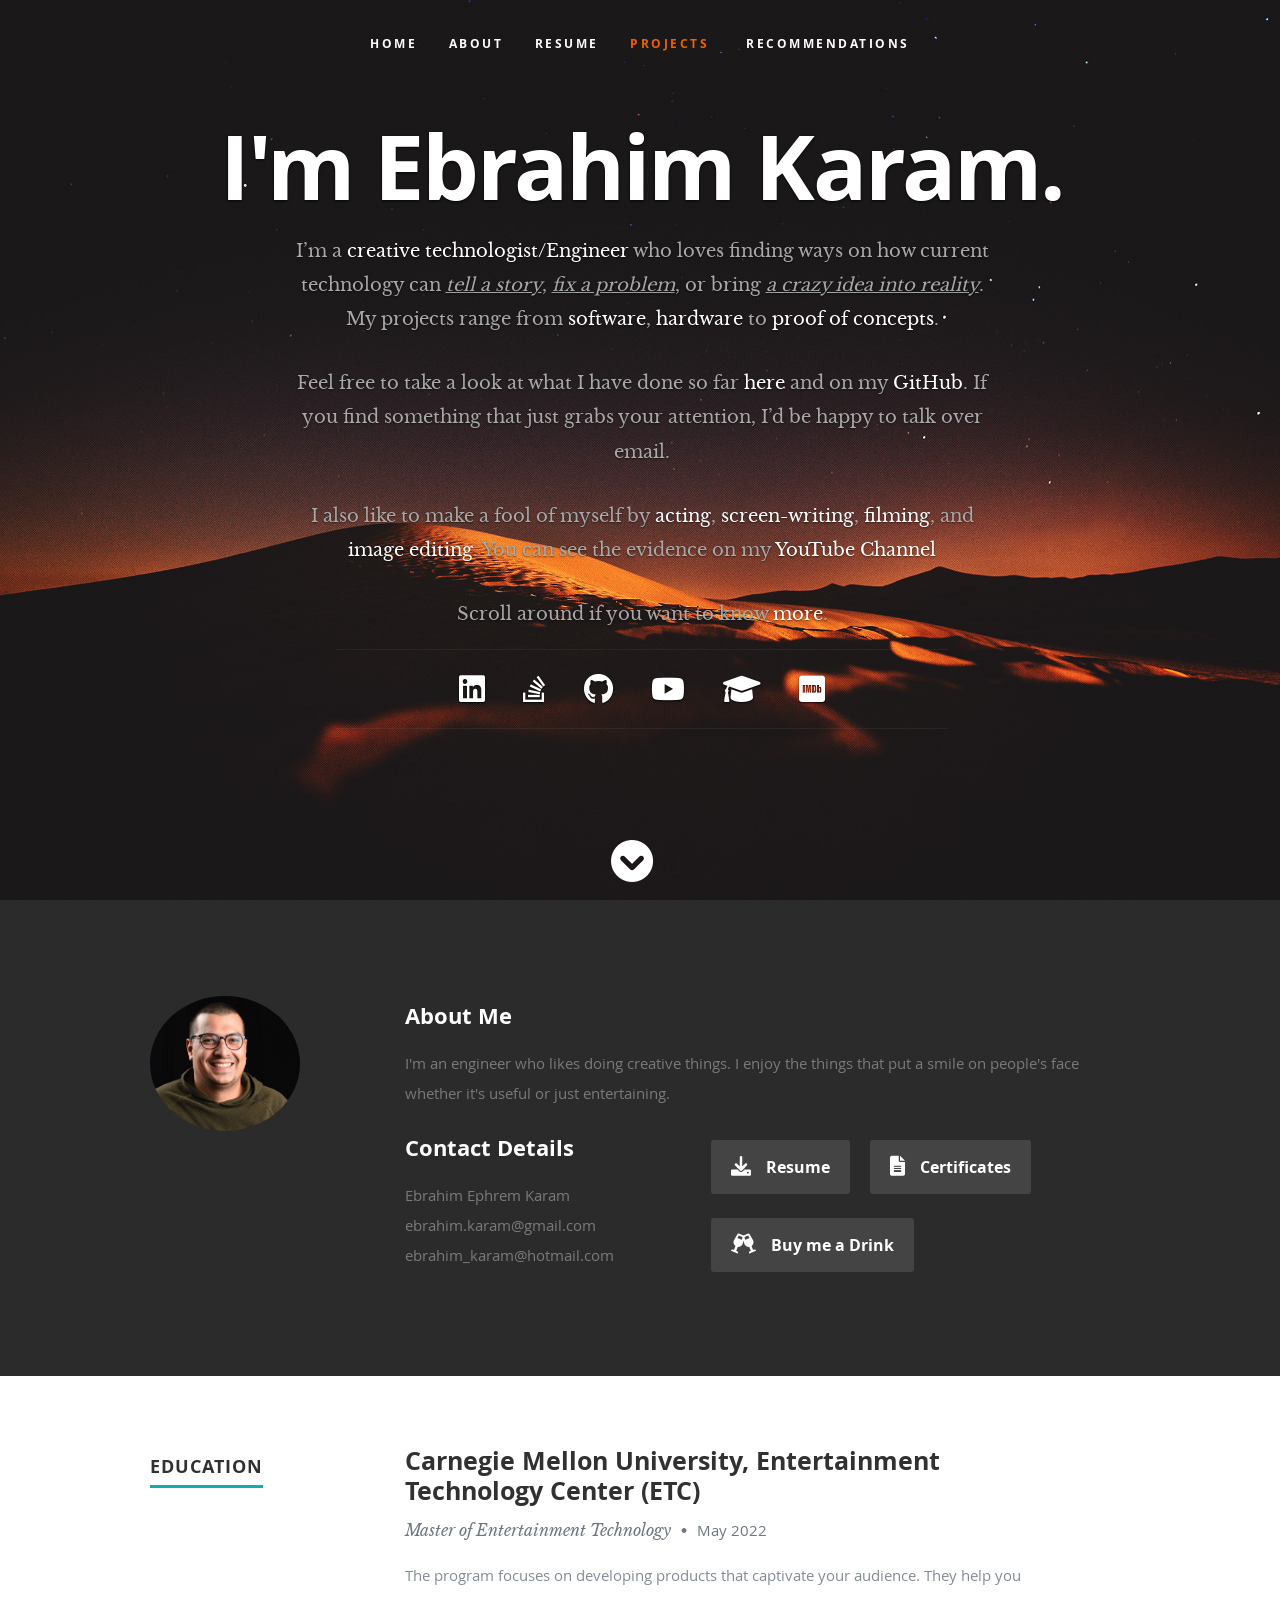
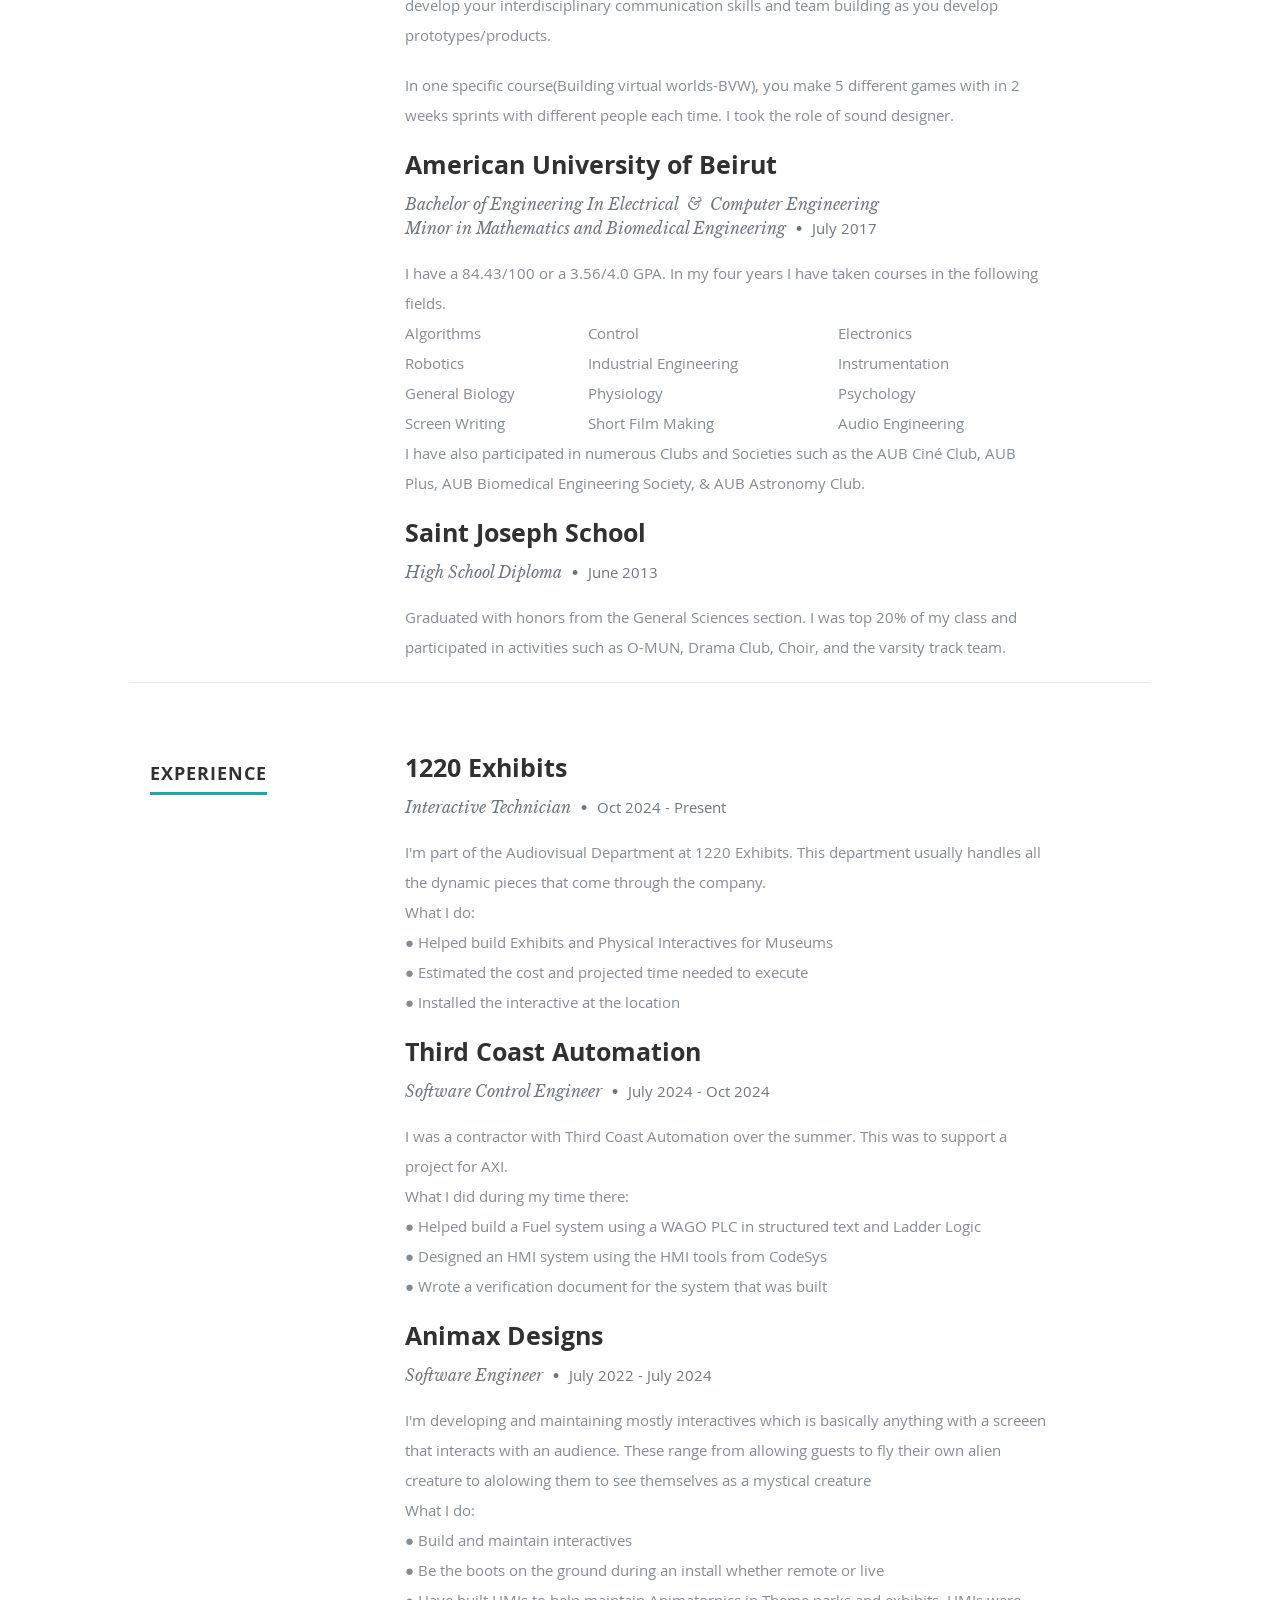
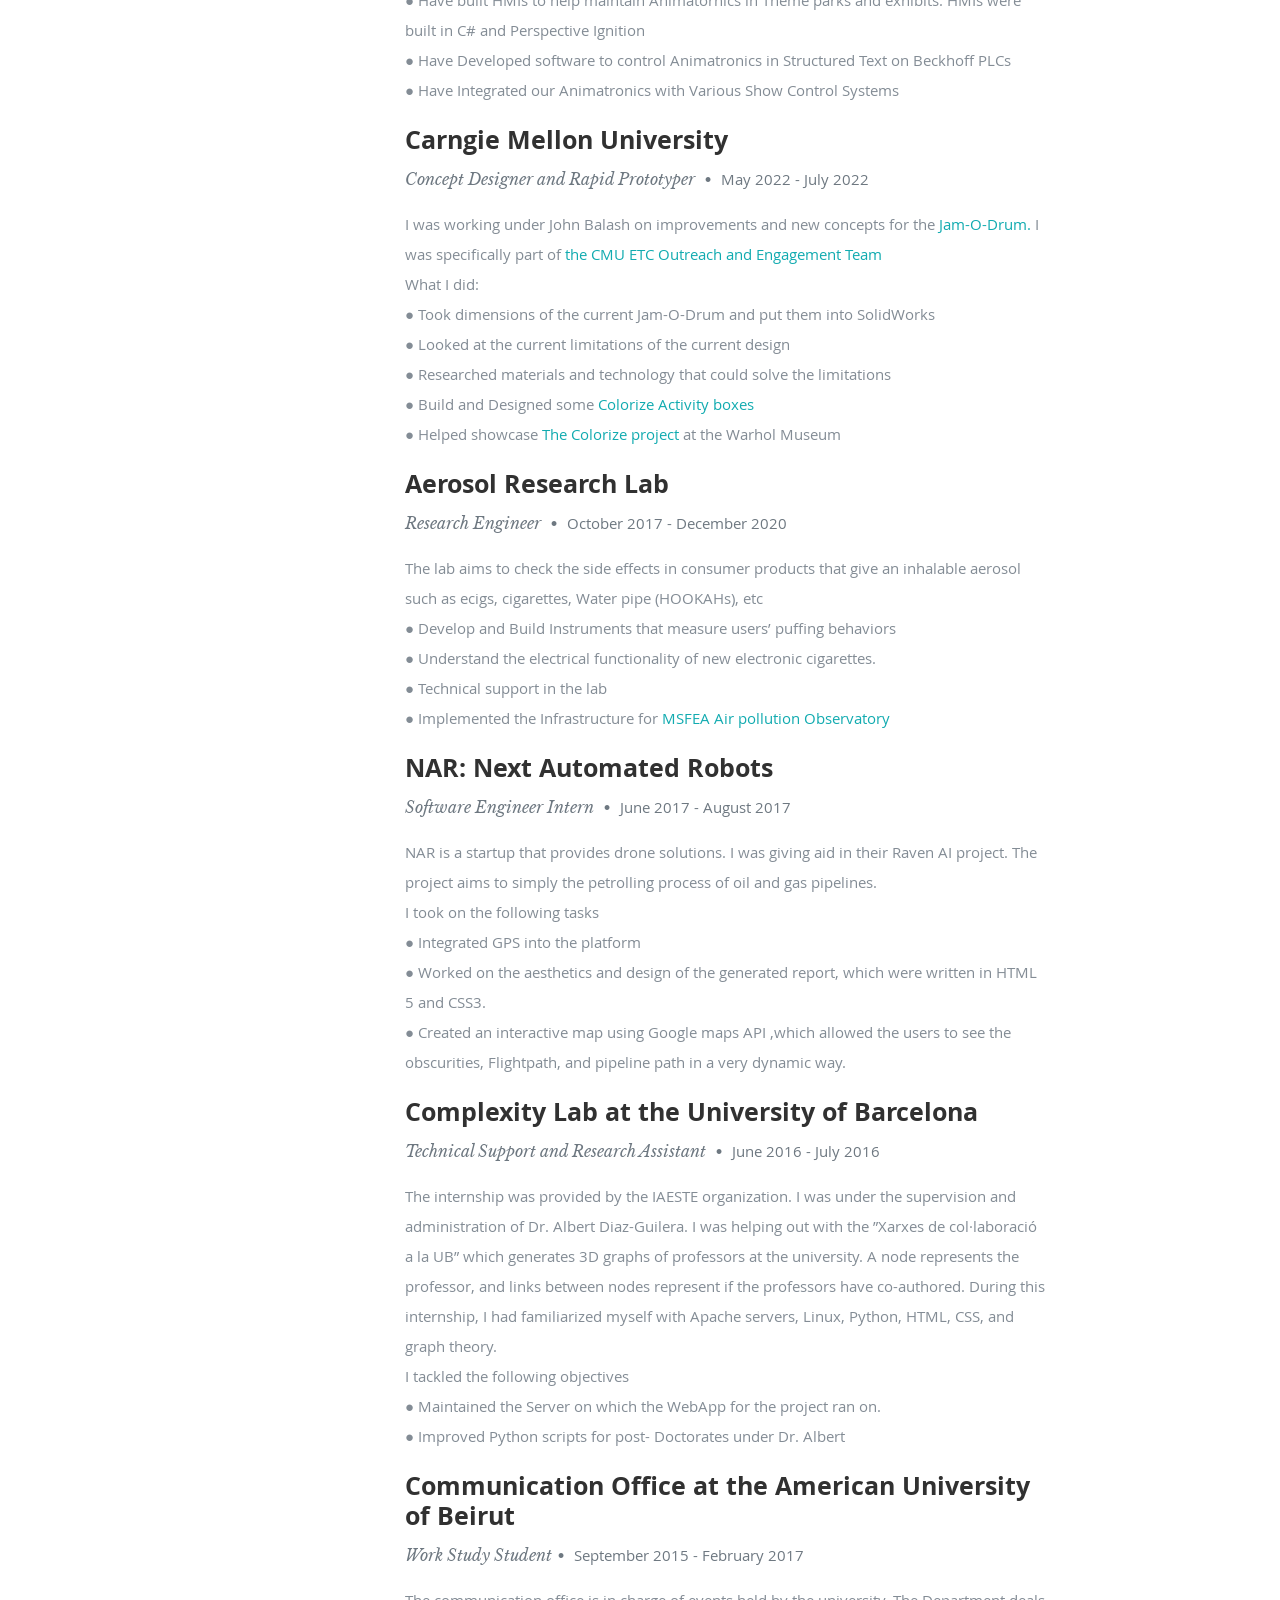
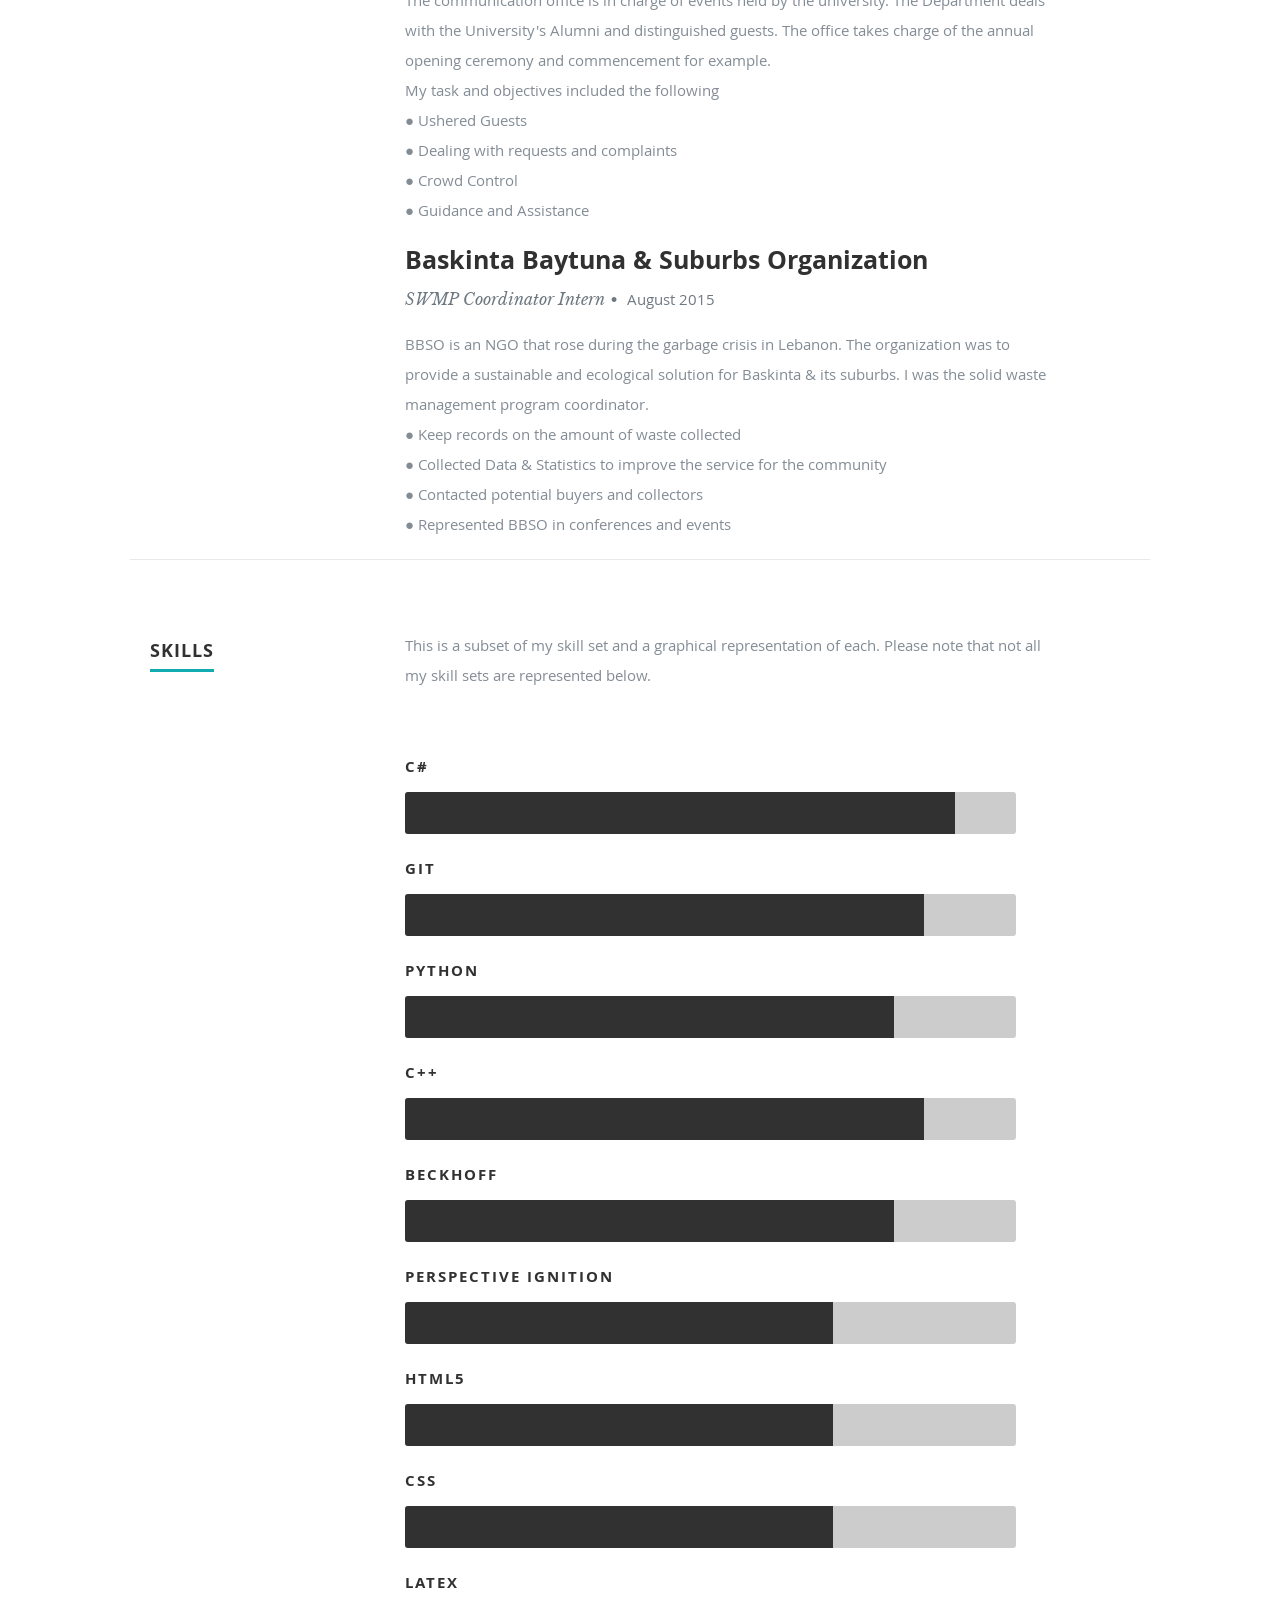
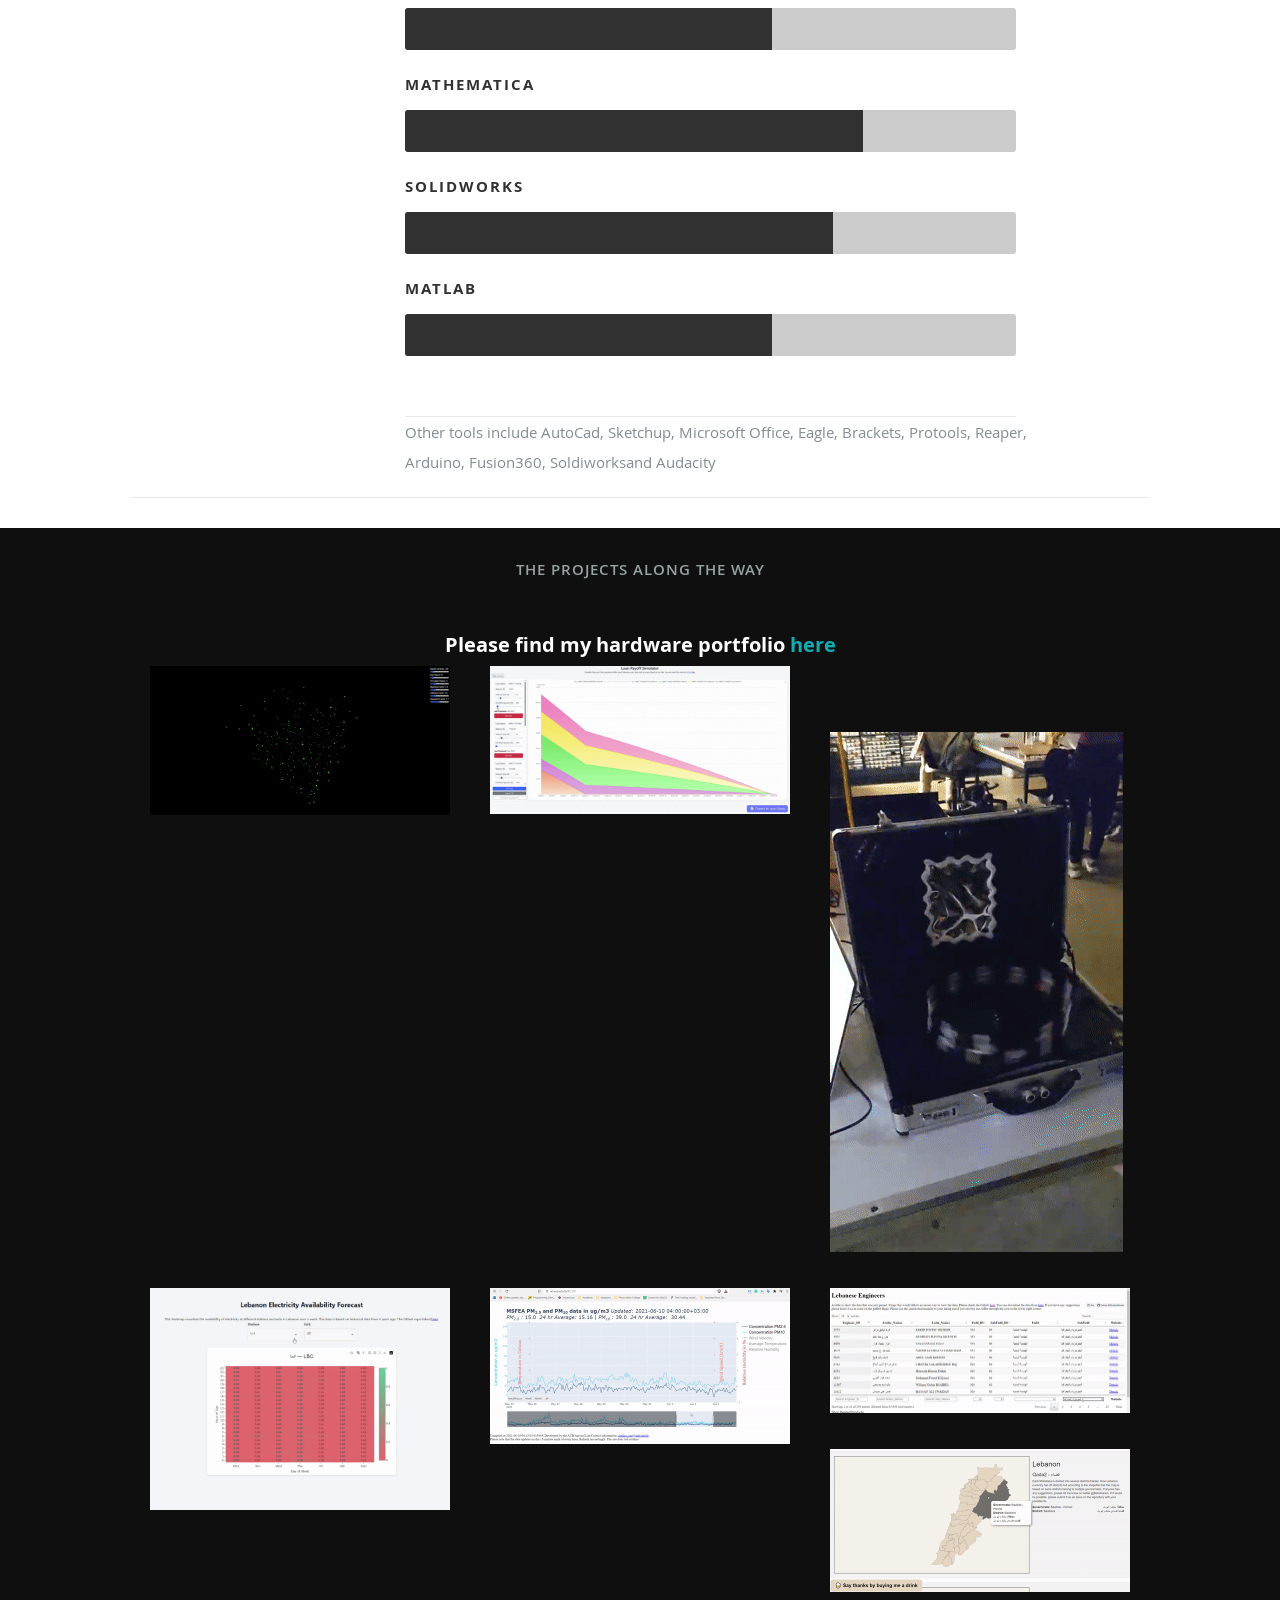
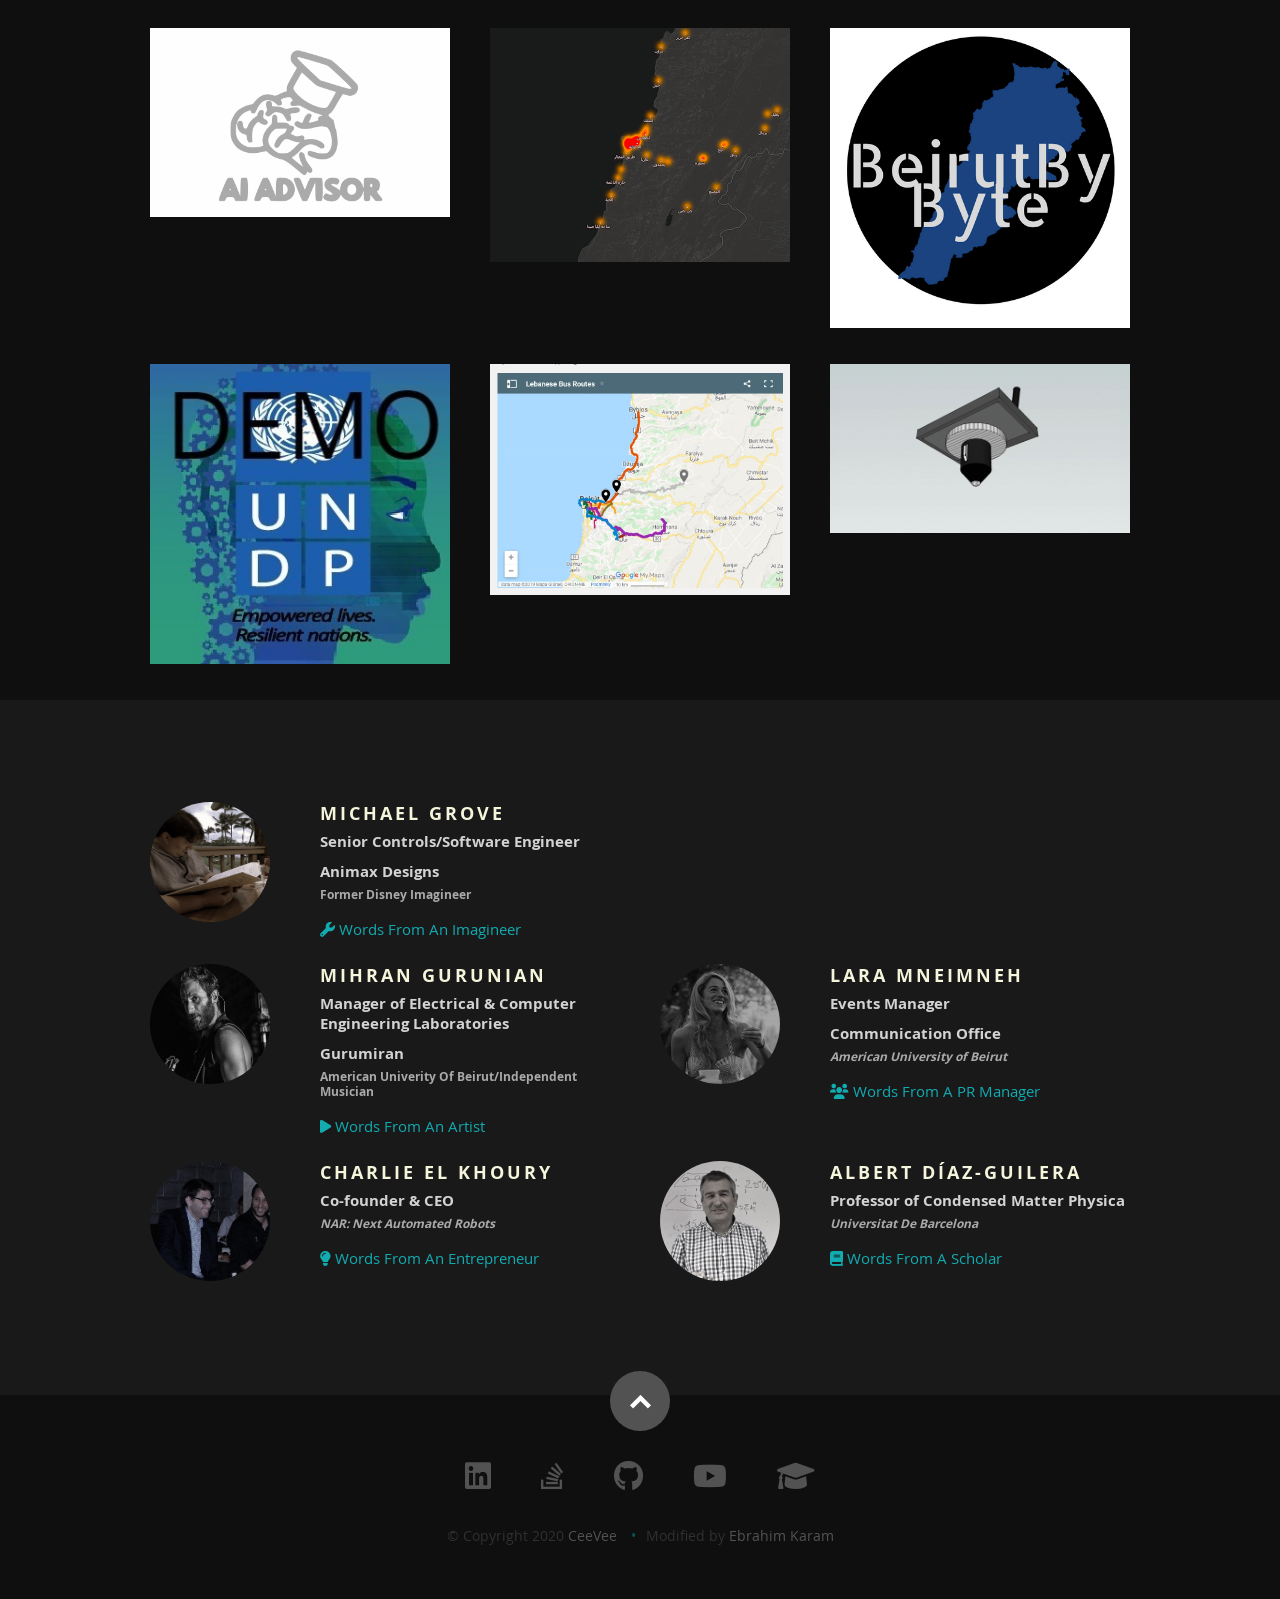
==== commit bc977a35: "Updated Resume" ====
--- a/index.html
+++ b/index.html
@@ -242,7 +242,7 @@
 
                     <div class="columns download">
                         <p>
-                            <a href="Documents/Ebrahim_Karam_Resume_Control_Engineer_June_7_2025.pdf" target="_blank"
+                            <a href="Documents/Ebrahim Karam_Resume_Software_Nov_14_2025_.pdf" target="_blank"
                                 class="button"><i class="fa fa-download"></i>Resume</a>
                             &nbsp; &nbsp;
                             <a href="https://drive.google.com/drive/folders/0B4Ov7MswNppGQlFxZnRPSkpTU1E?usp=sharing"
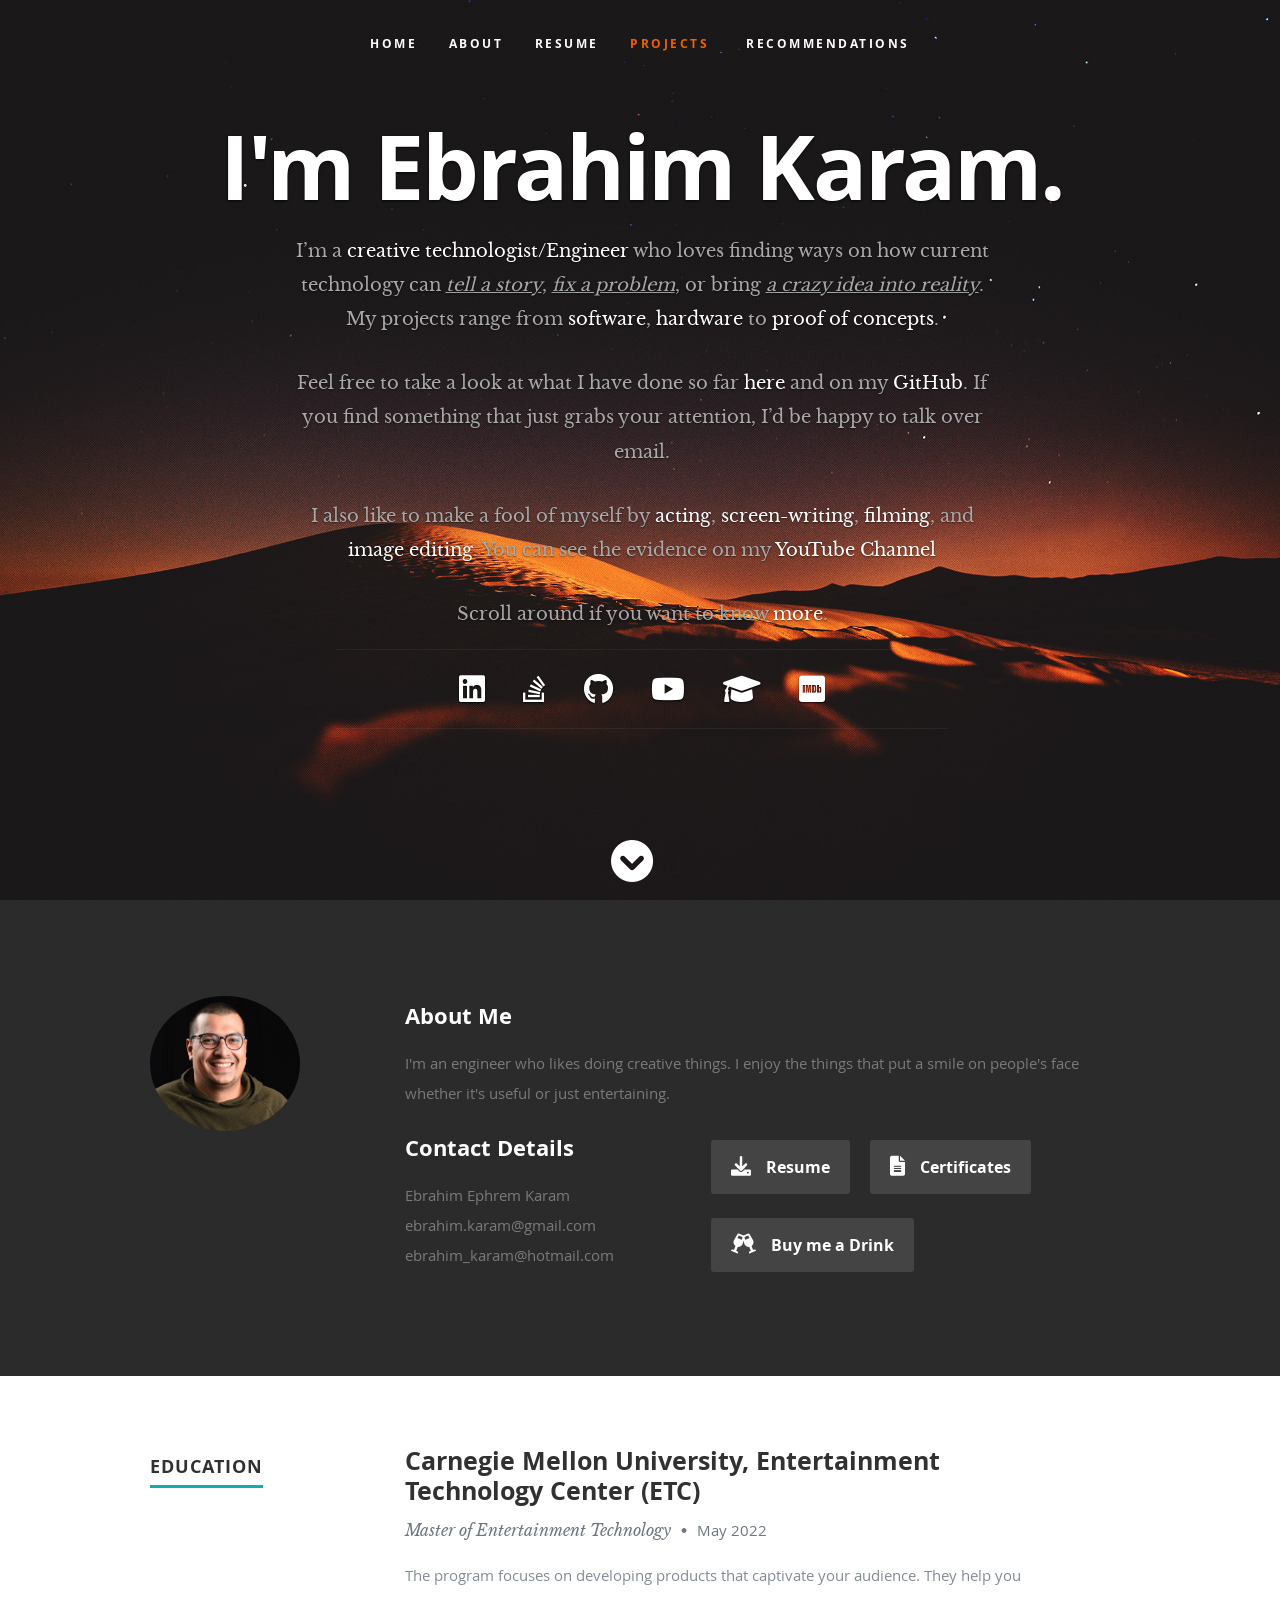
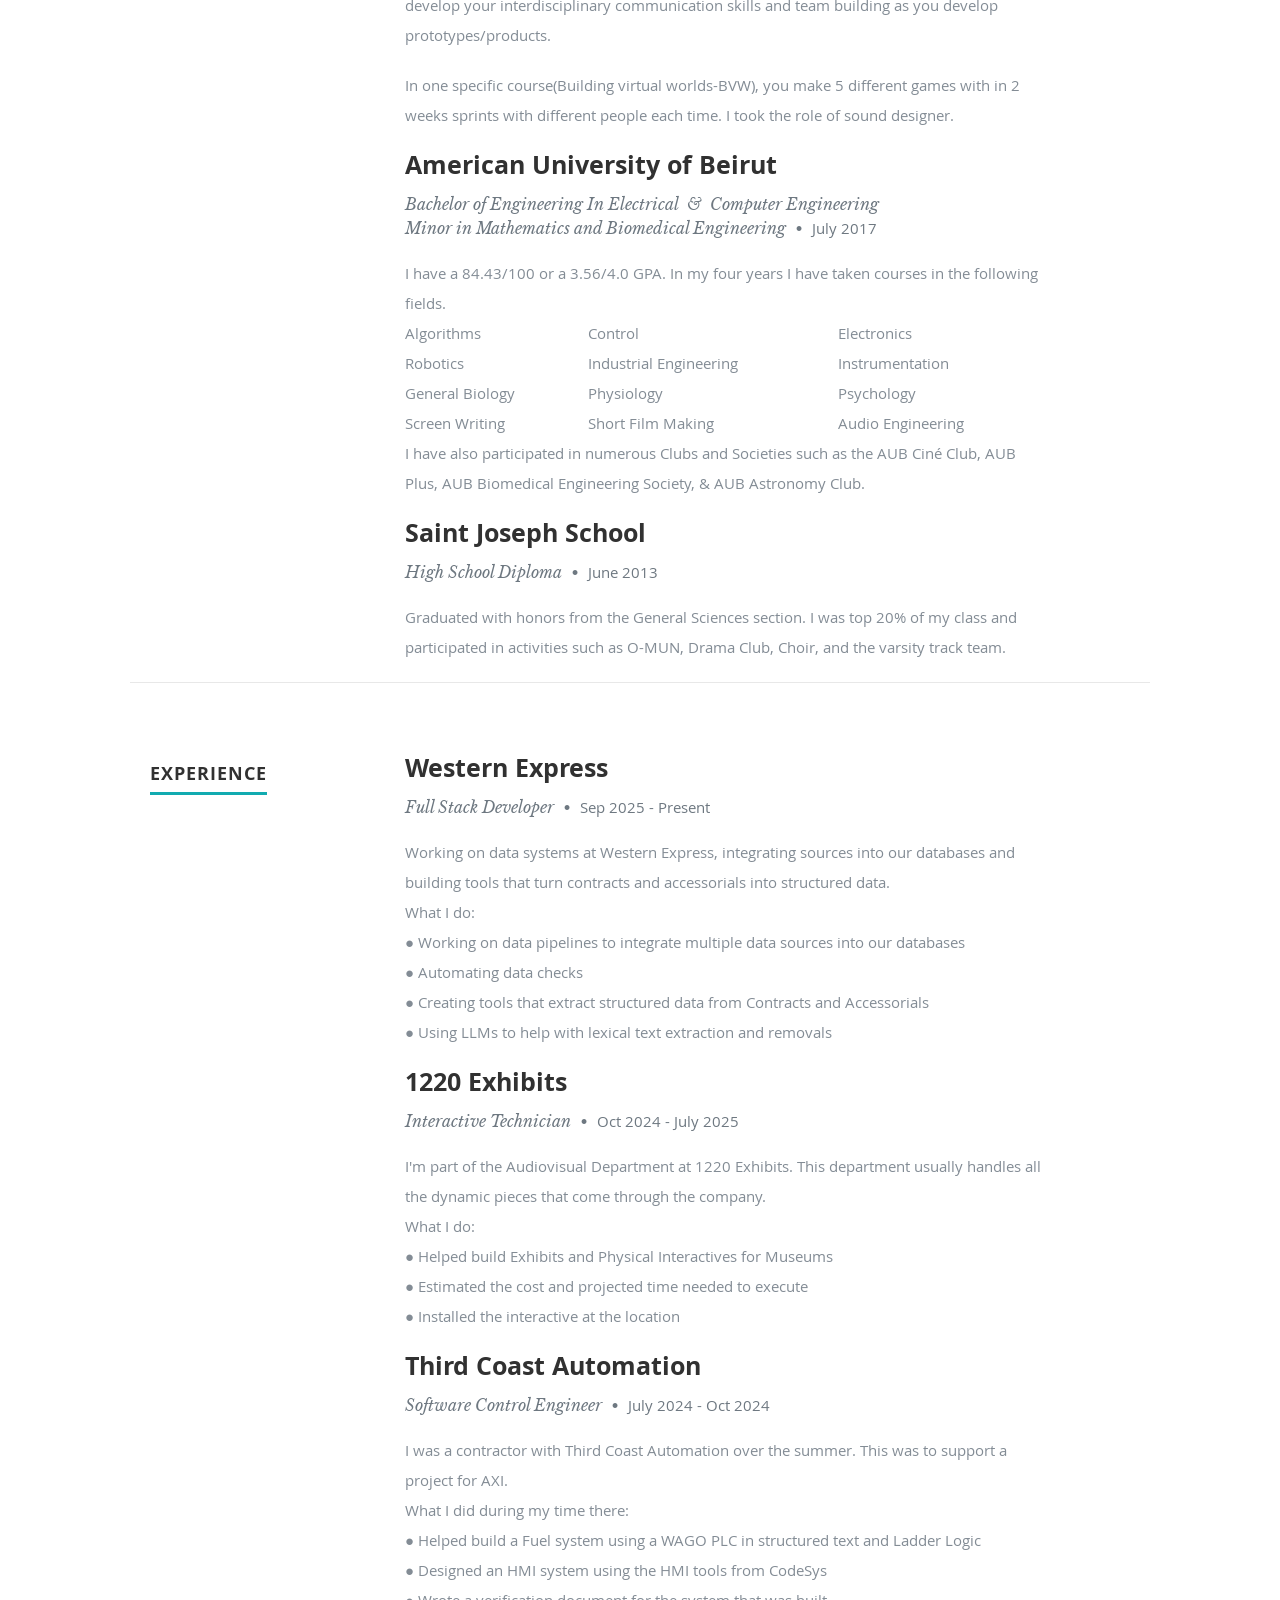
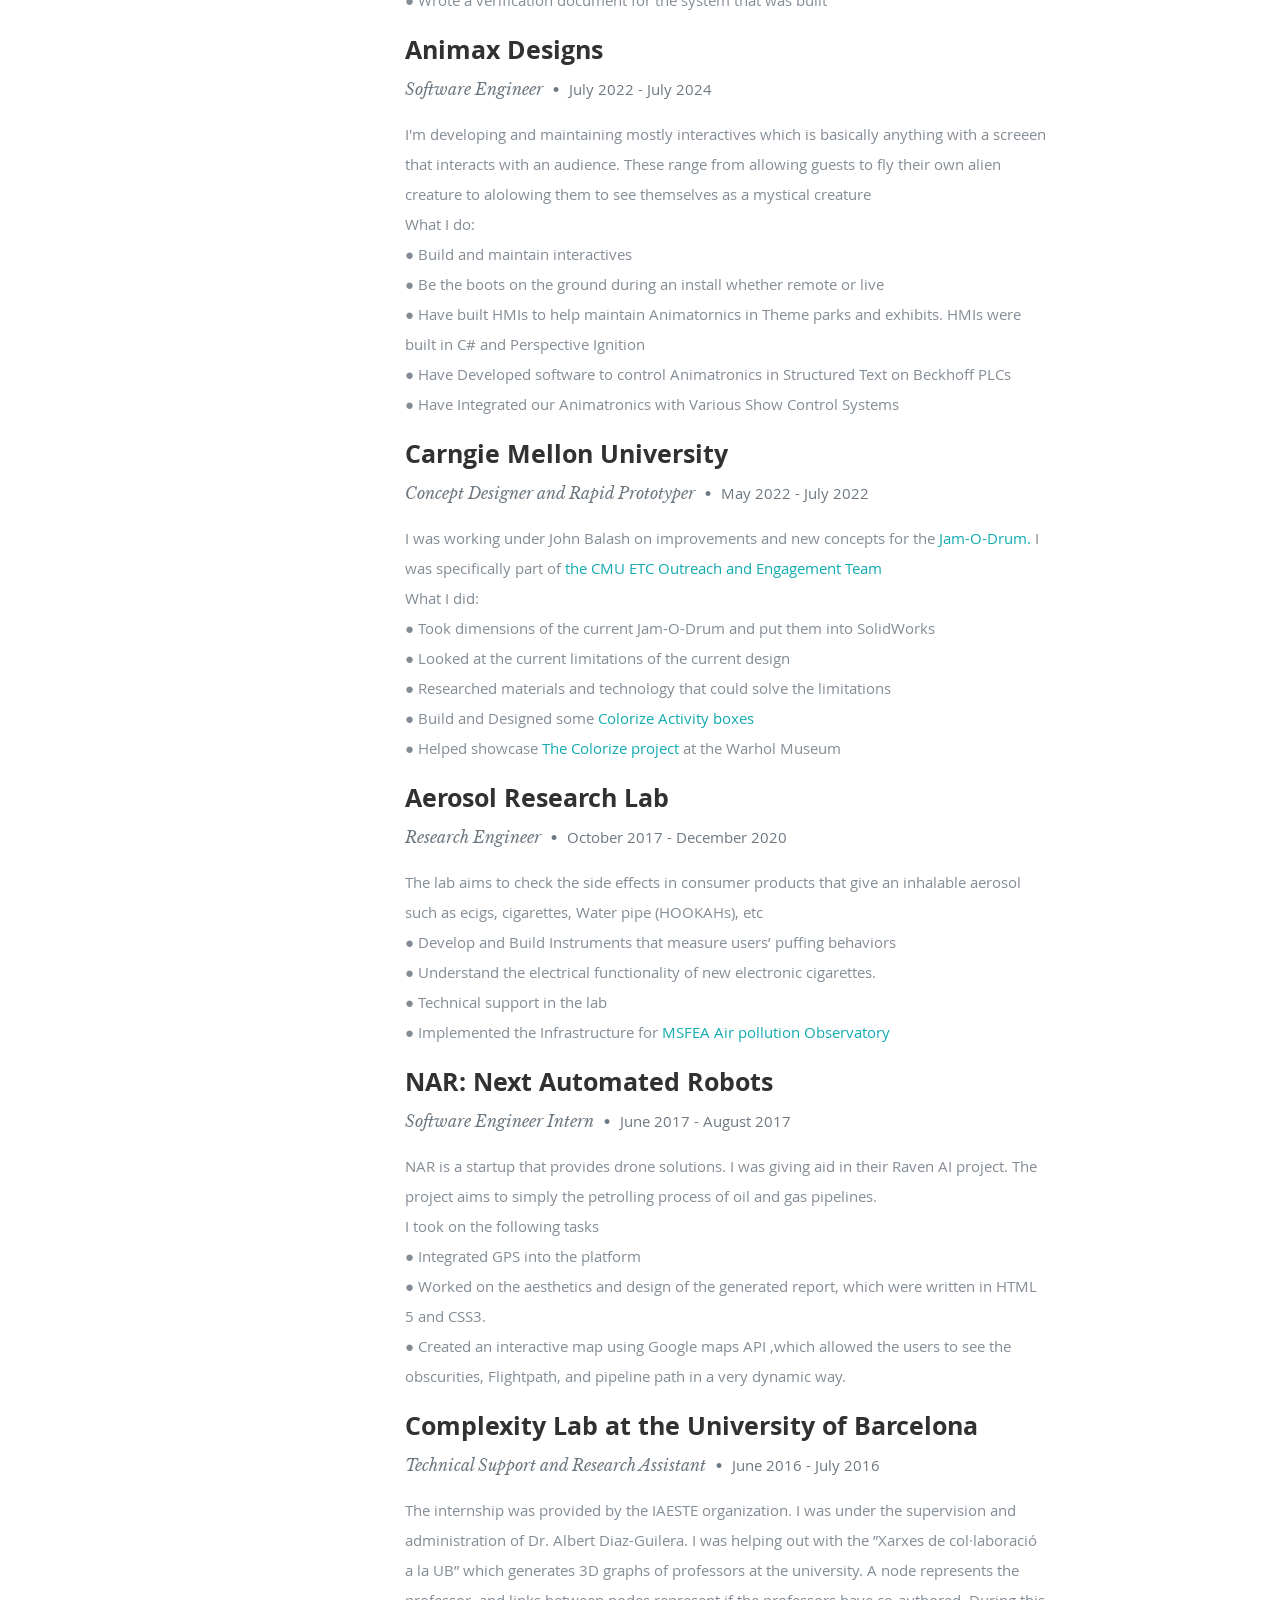
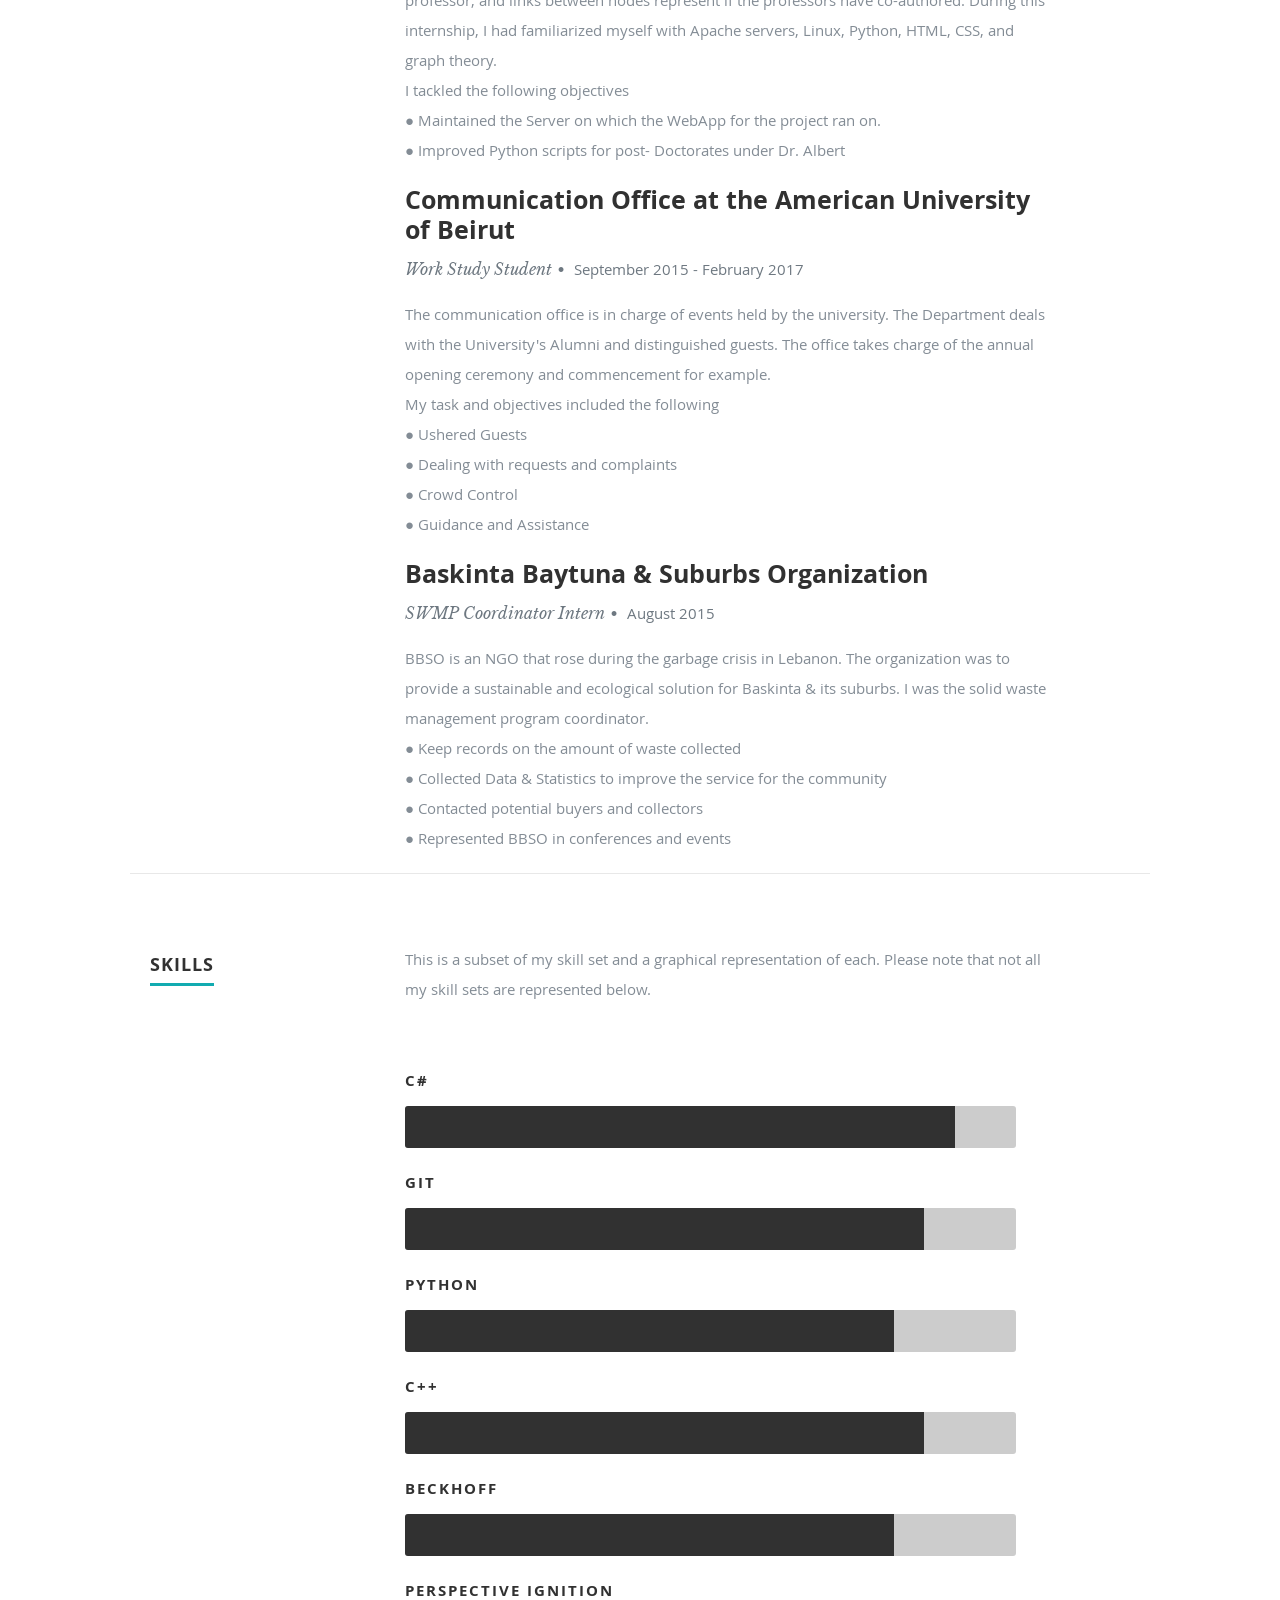
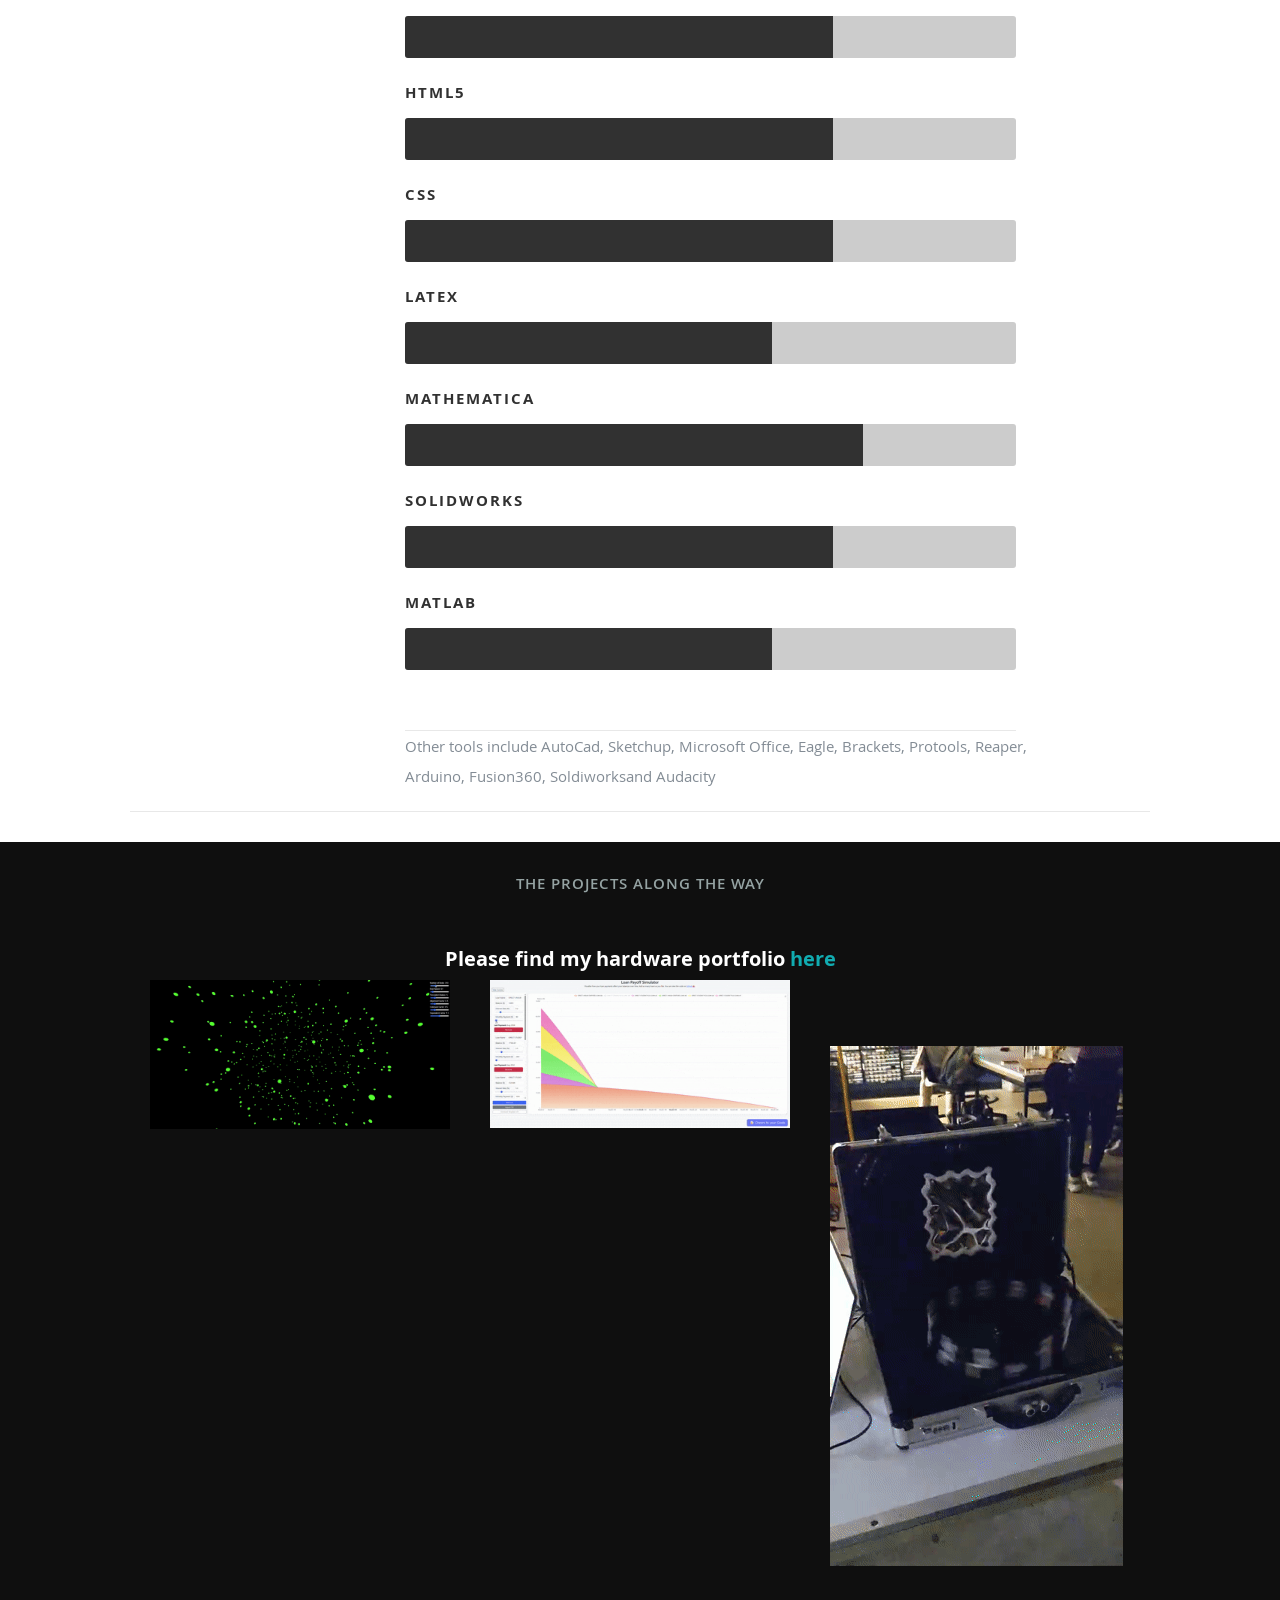
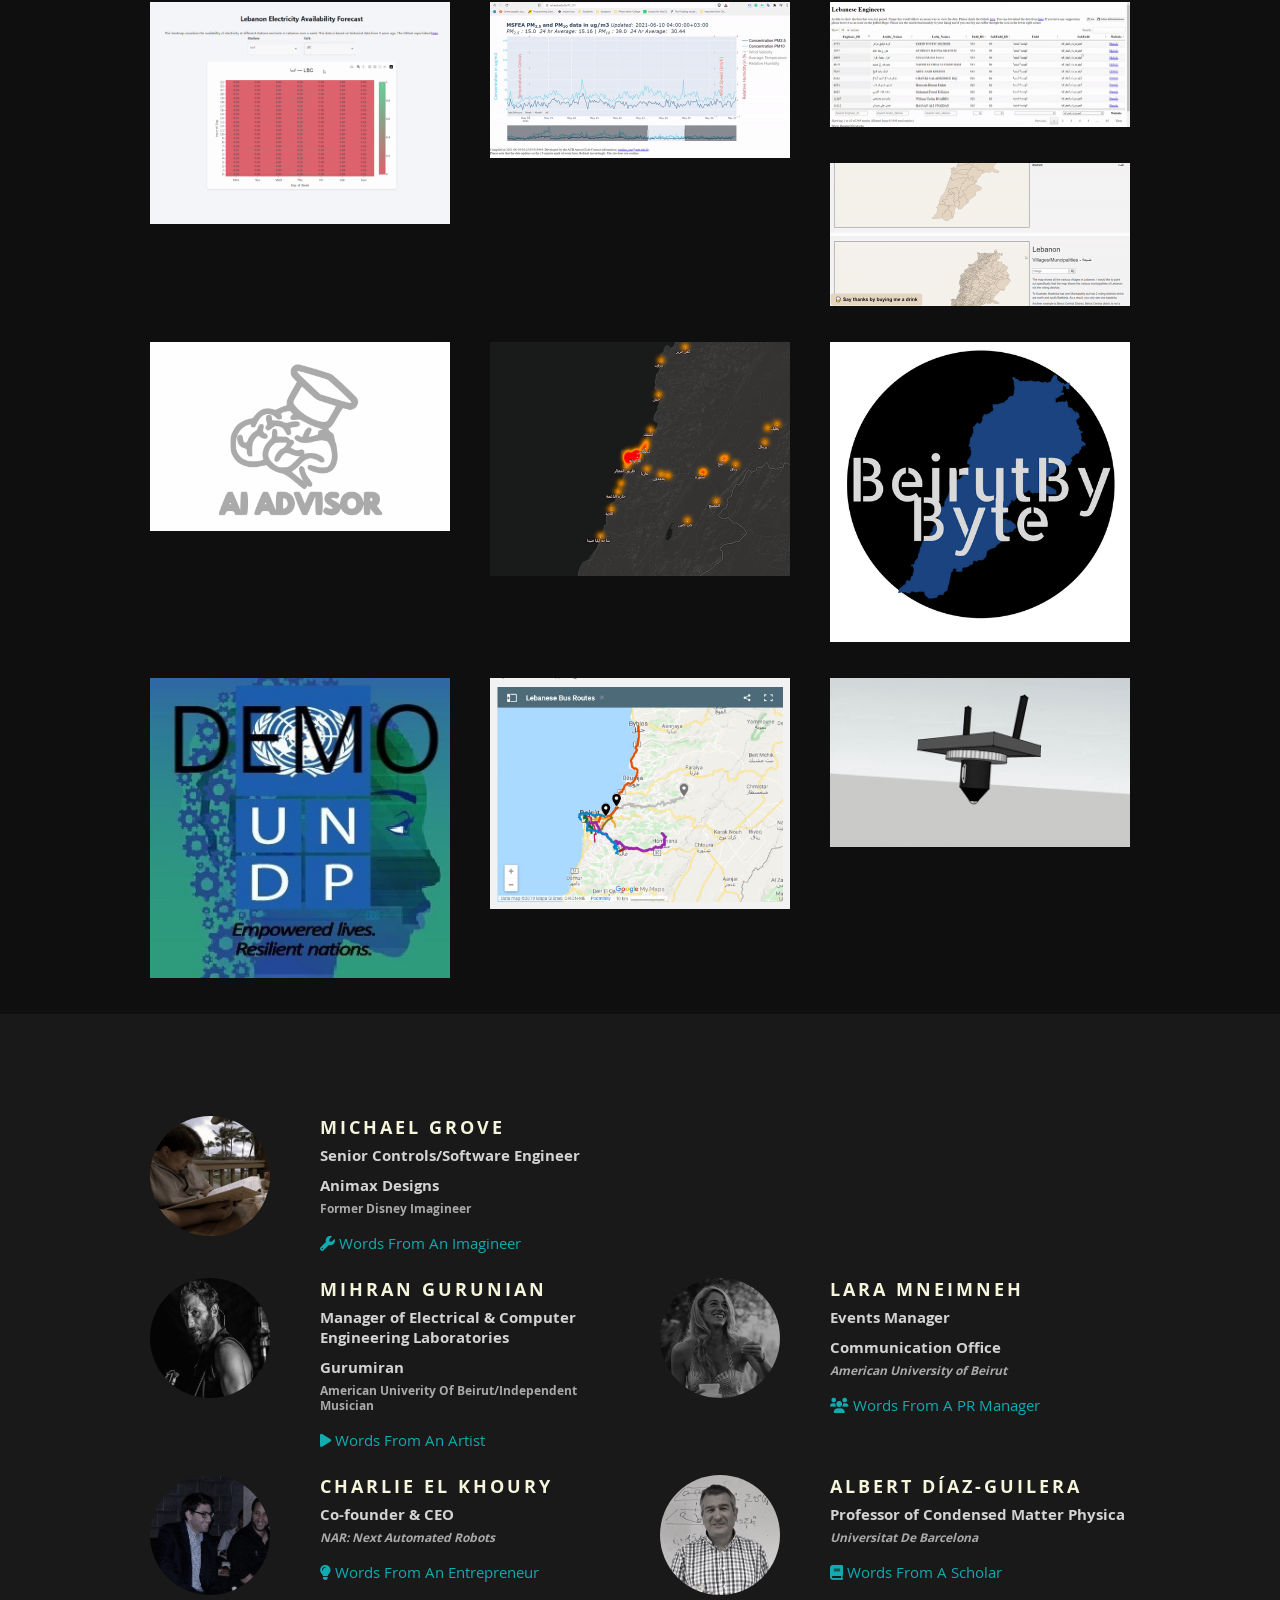
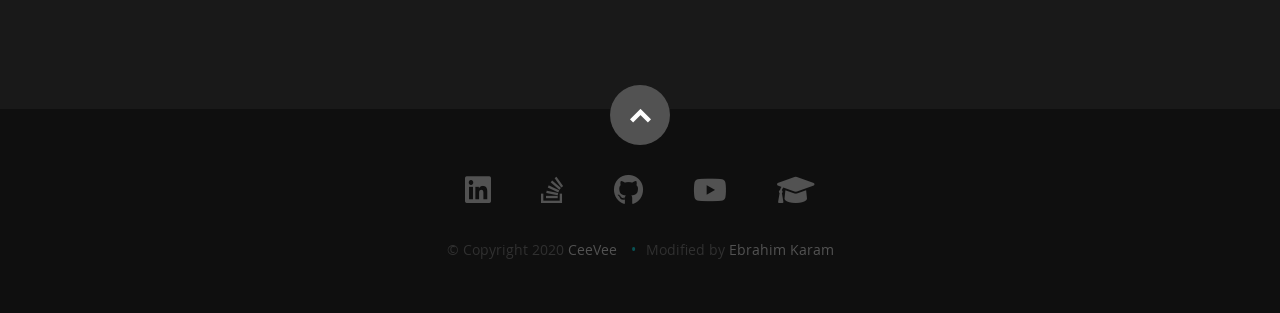
==== commit ca283725: "Updated the website with the latest information" ====
--- a/index.html
+++ b/index.html
@@ -381,9 +381,29 @@
                 <div class="row item">
                     <div class="twelve columns">
 
+                        <h3>Western Express</h3>
+                        <p class="info">Full Stack Developer <span>&bull;</span> <em class="date">Sep 2025 -
+                                Present</em></p>
+
+                        Working on data systems at Western Express, integrating sources into our databases and building
+                        tools that turn contracts and accessorials into structured data.
+                        <p>
+                            What I do:<br>
+                            ● Working on data pipelines to integrate multiple data sources into our databases<br>
+                            ● Automating data checks<br>
+                            ● Creating tools that extract structured data from Contracts and Accessorials<br>
+                            ● Using LLMs to help with lexical text extraction and removals<br>
+                        </p>
+
+                    </div>
+                </div>
+
+                <div class="row item">
+                    <div class="twelve columns">
+
                         <h3>1220 Exhibits</h3>
                         <p class="info">Interactive Technician <span>&bull;</span> <em class="date">Oct 2024 -
-                                Present</em></p>
+                                July 2025</em></p>
 
                         I'm part of the Audiovisual Department at 1220 Exhibits. This department usually handles all
                         the dynamic pieces that come through the company.
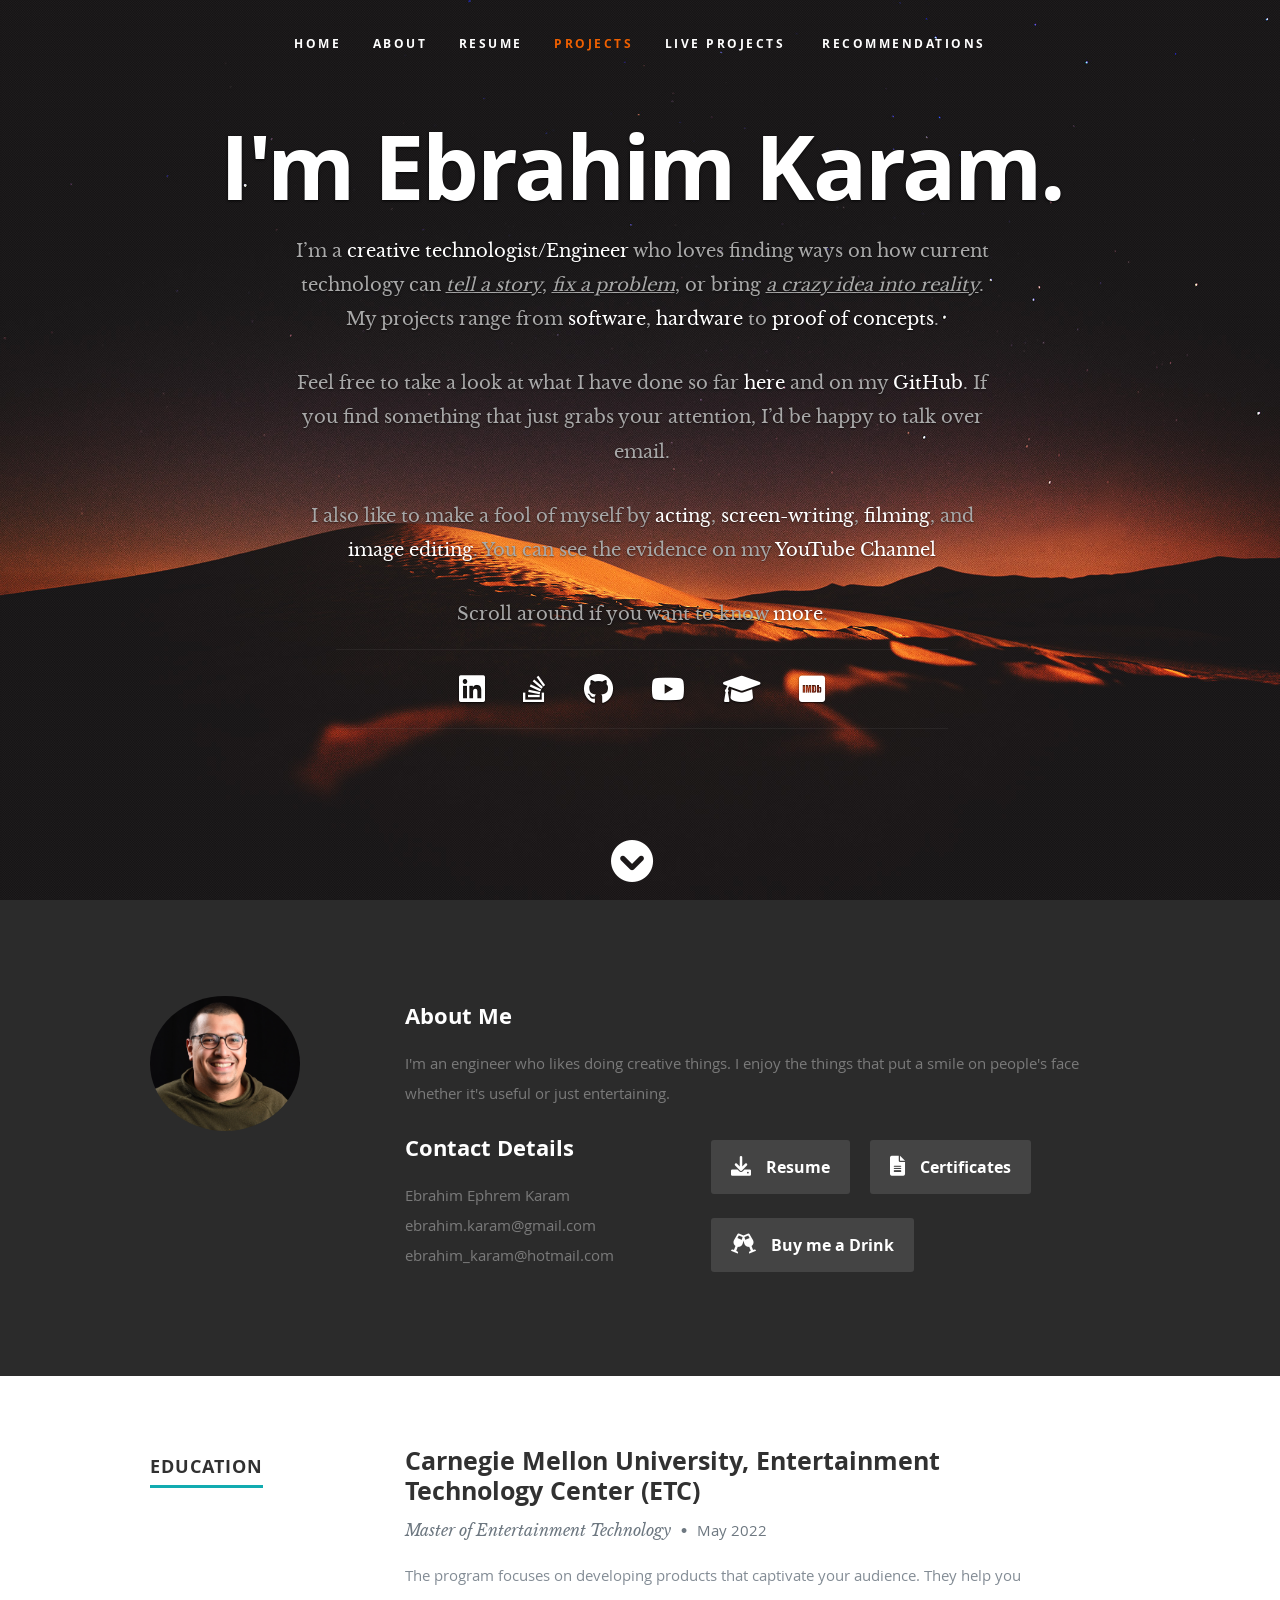
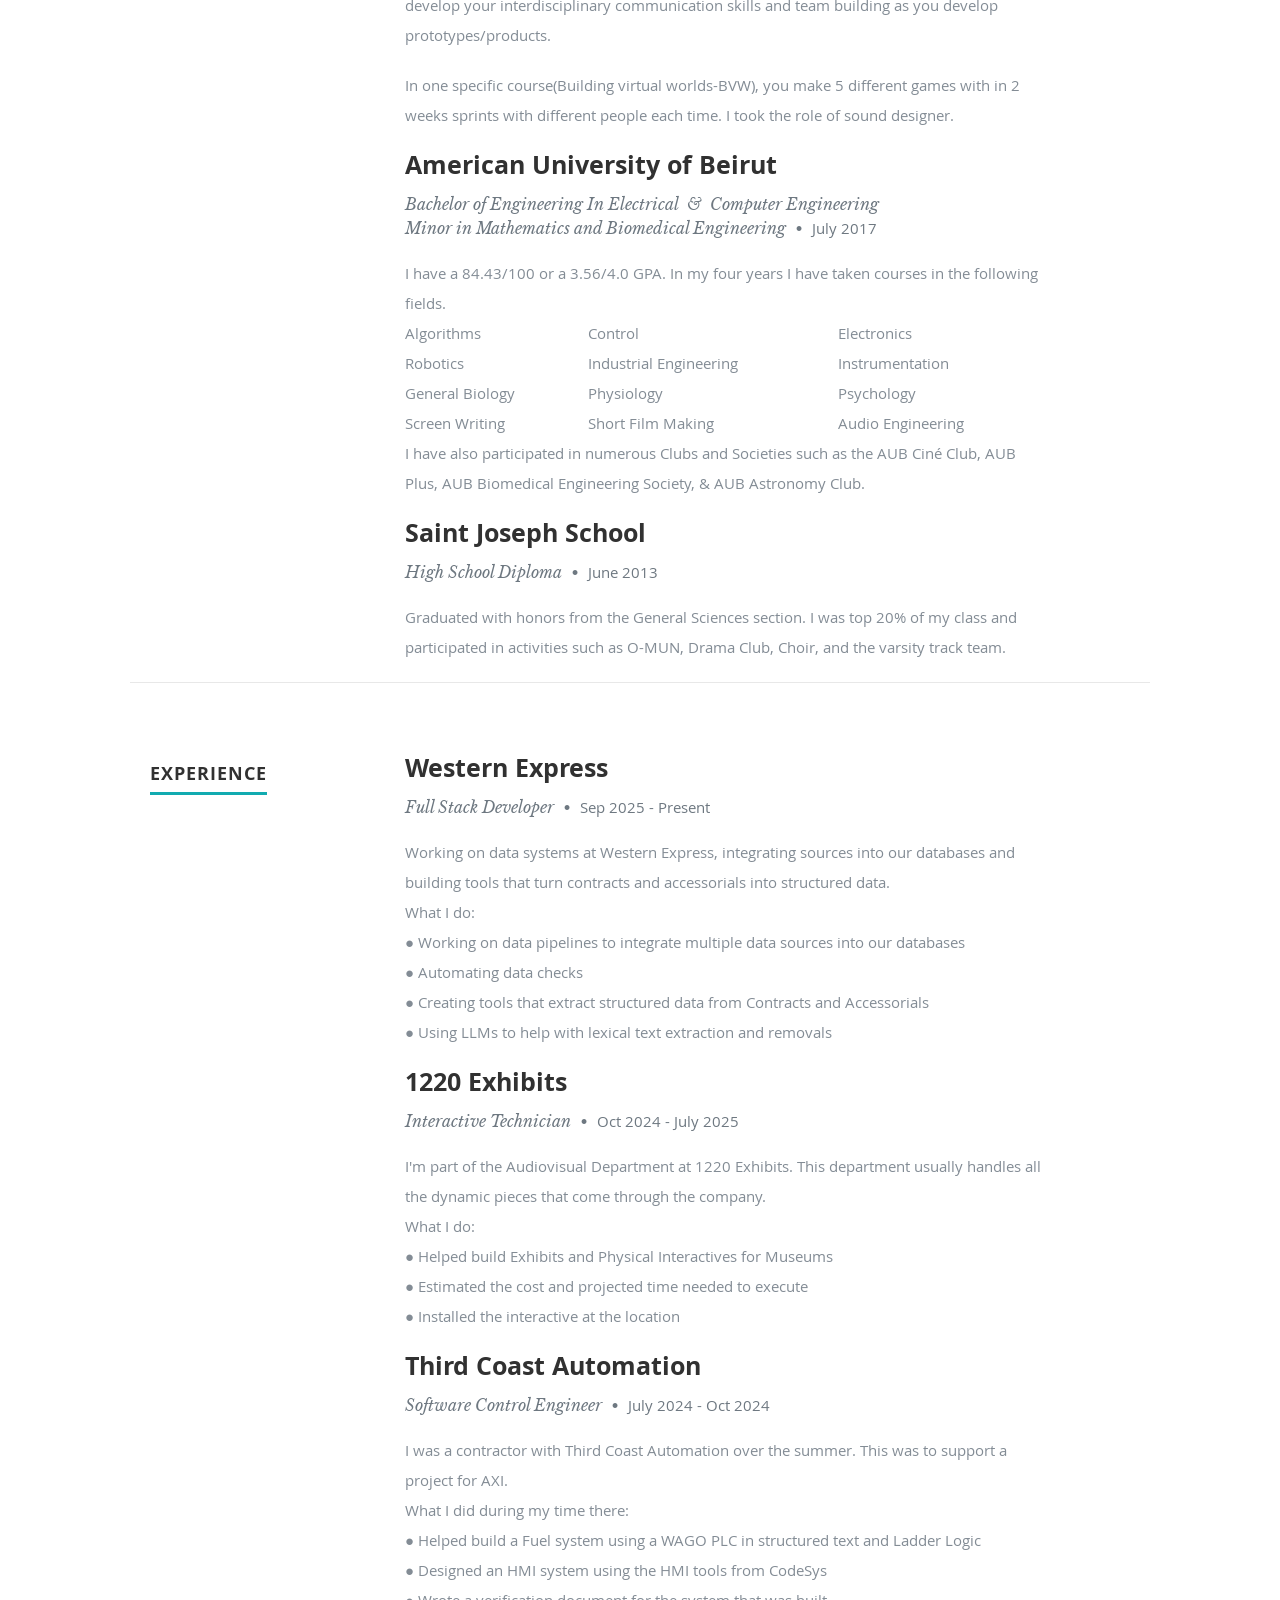
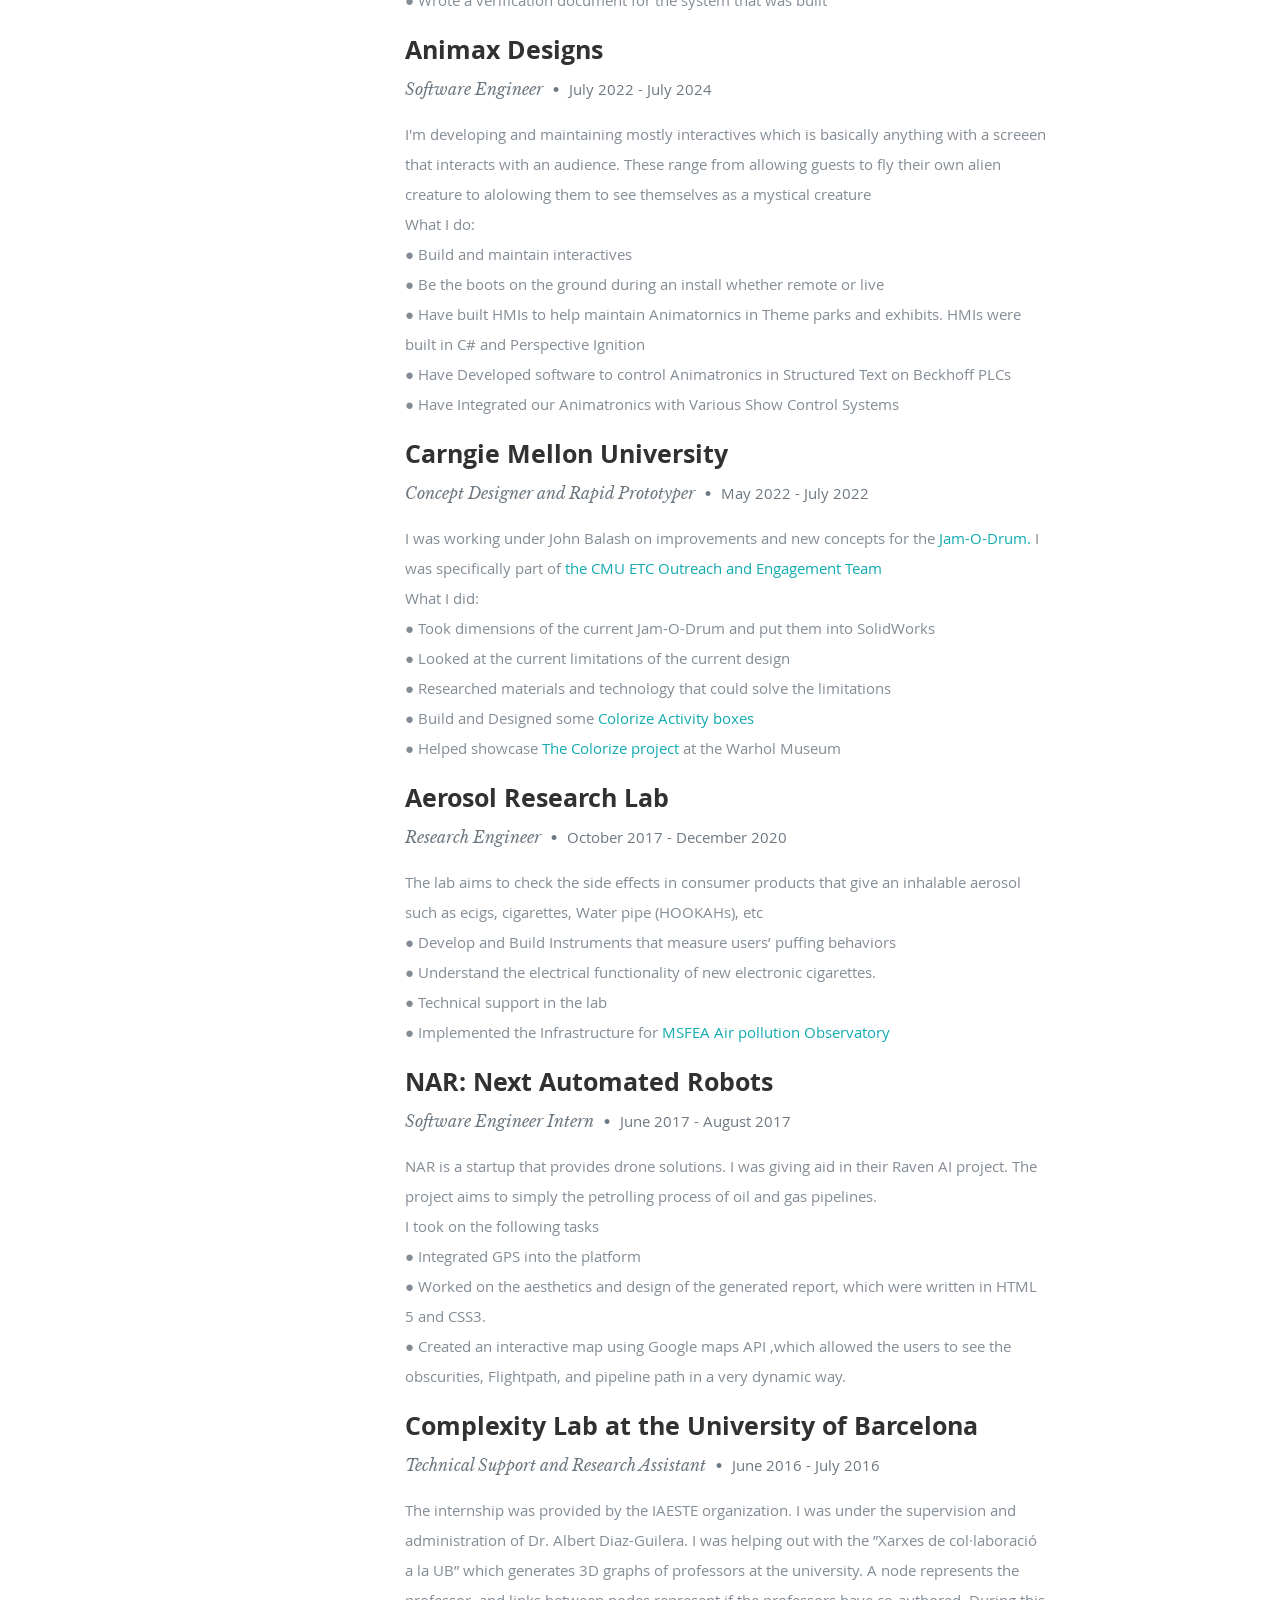
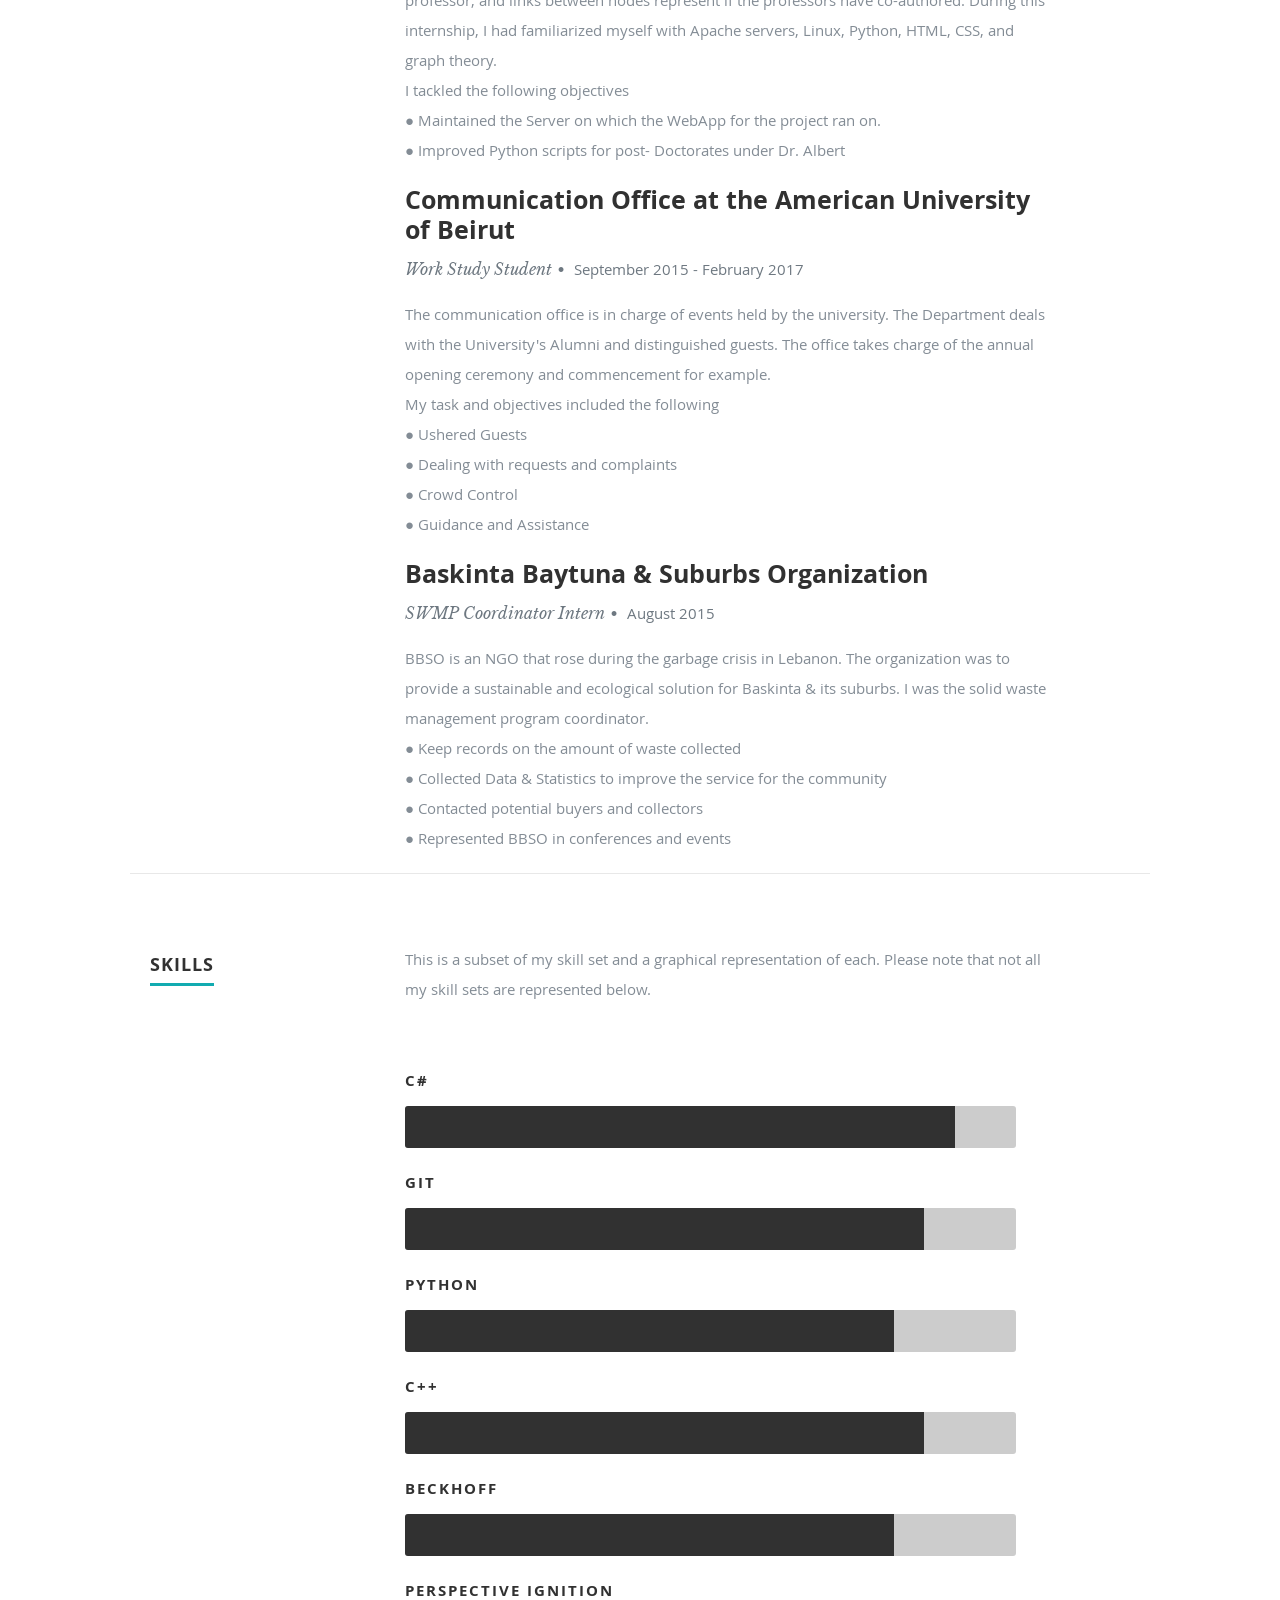
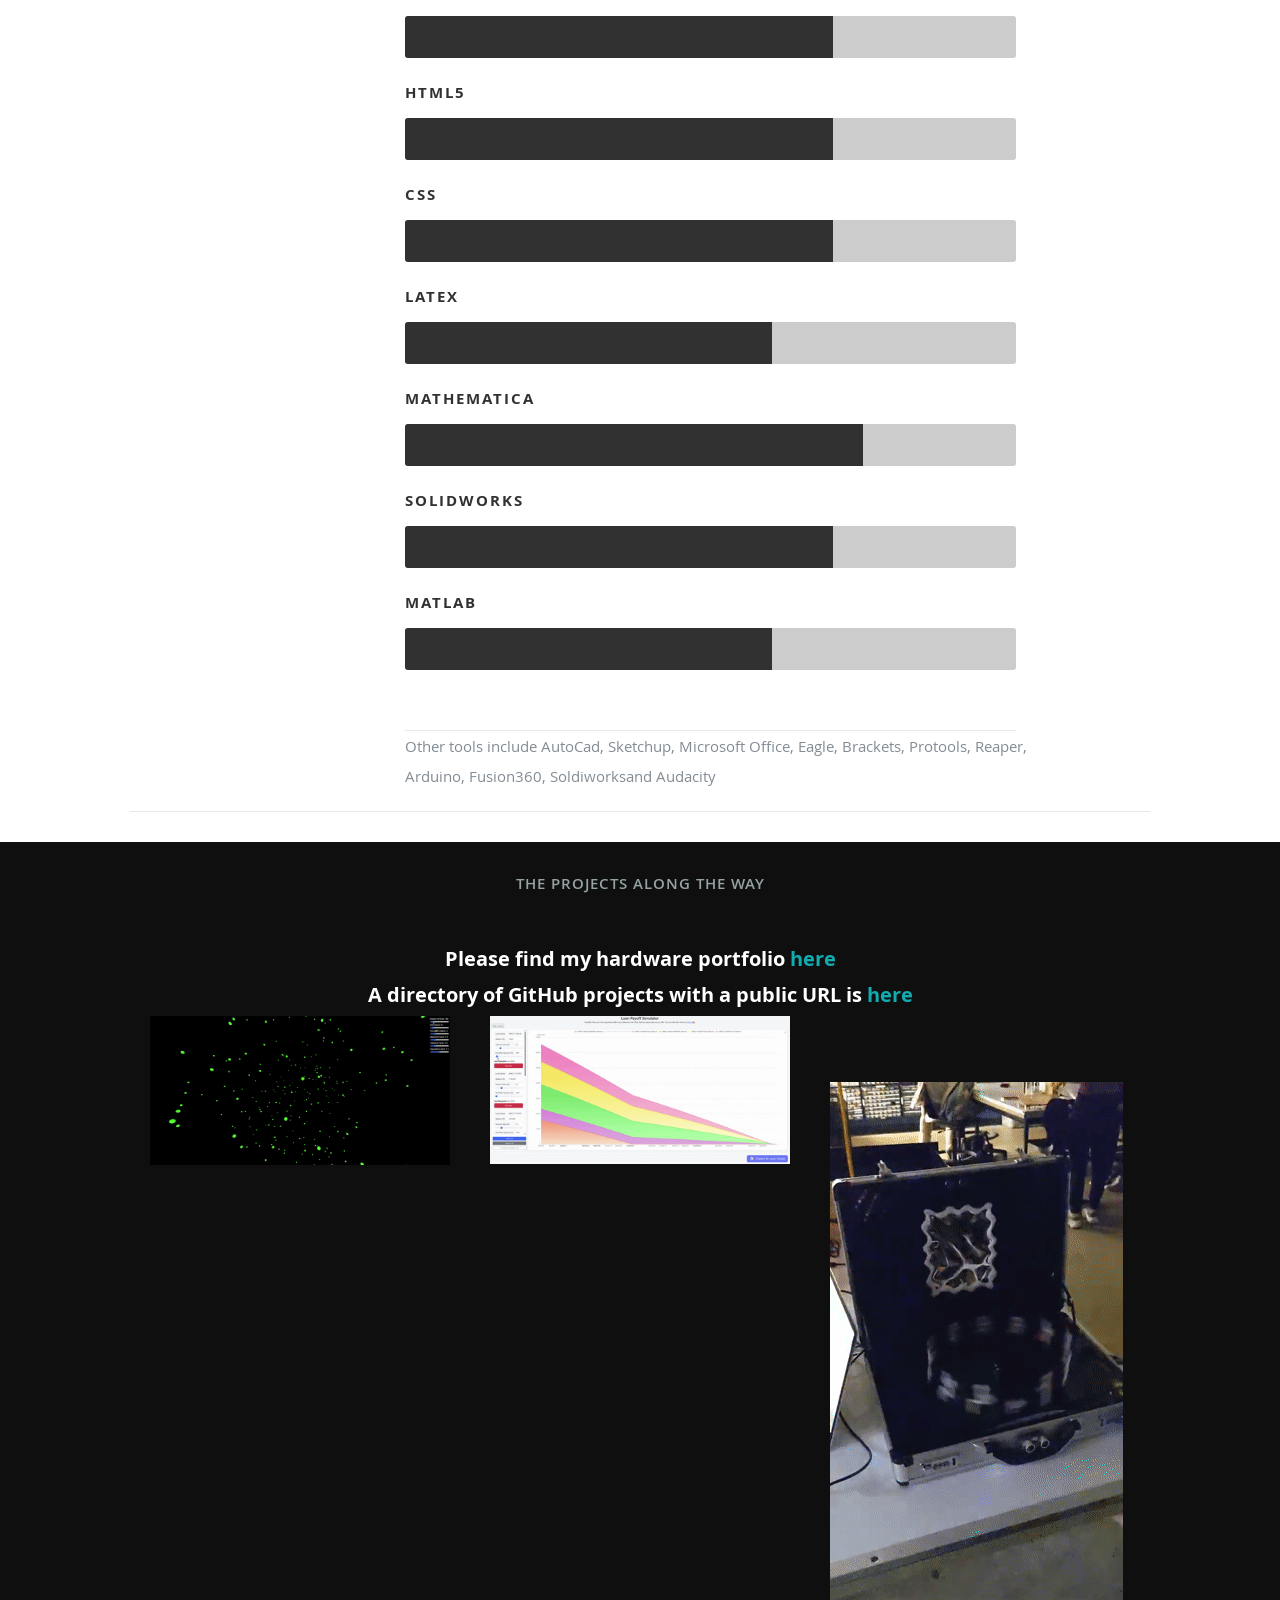
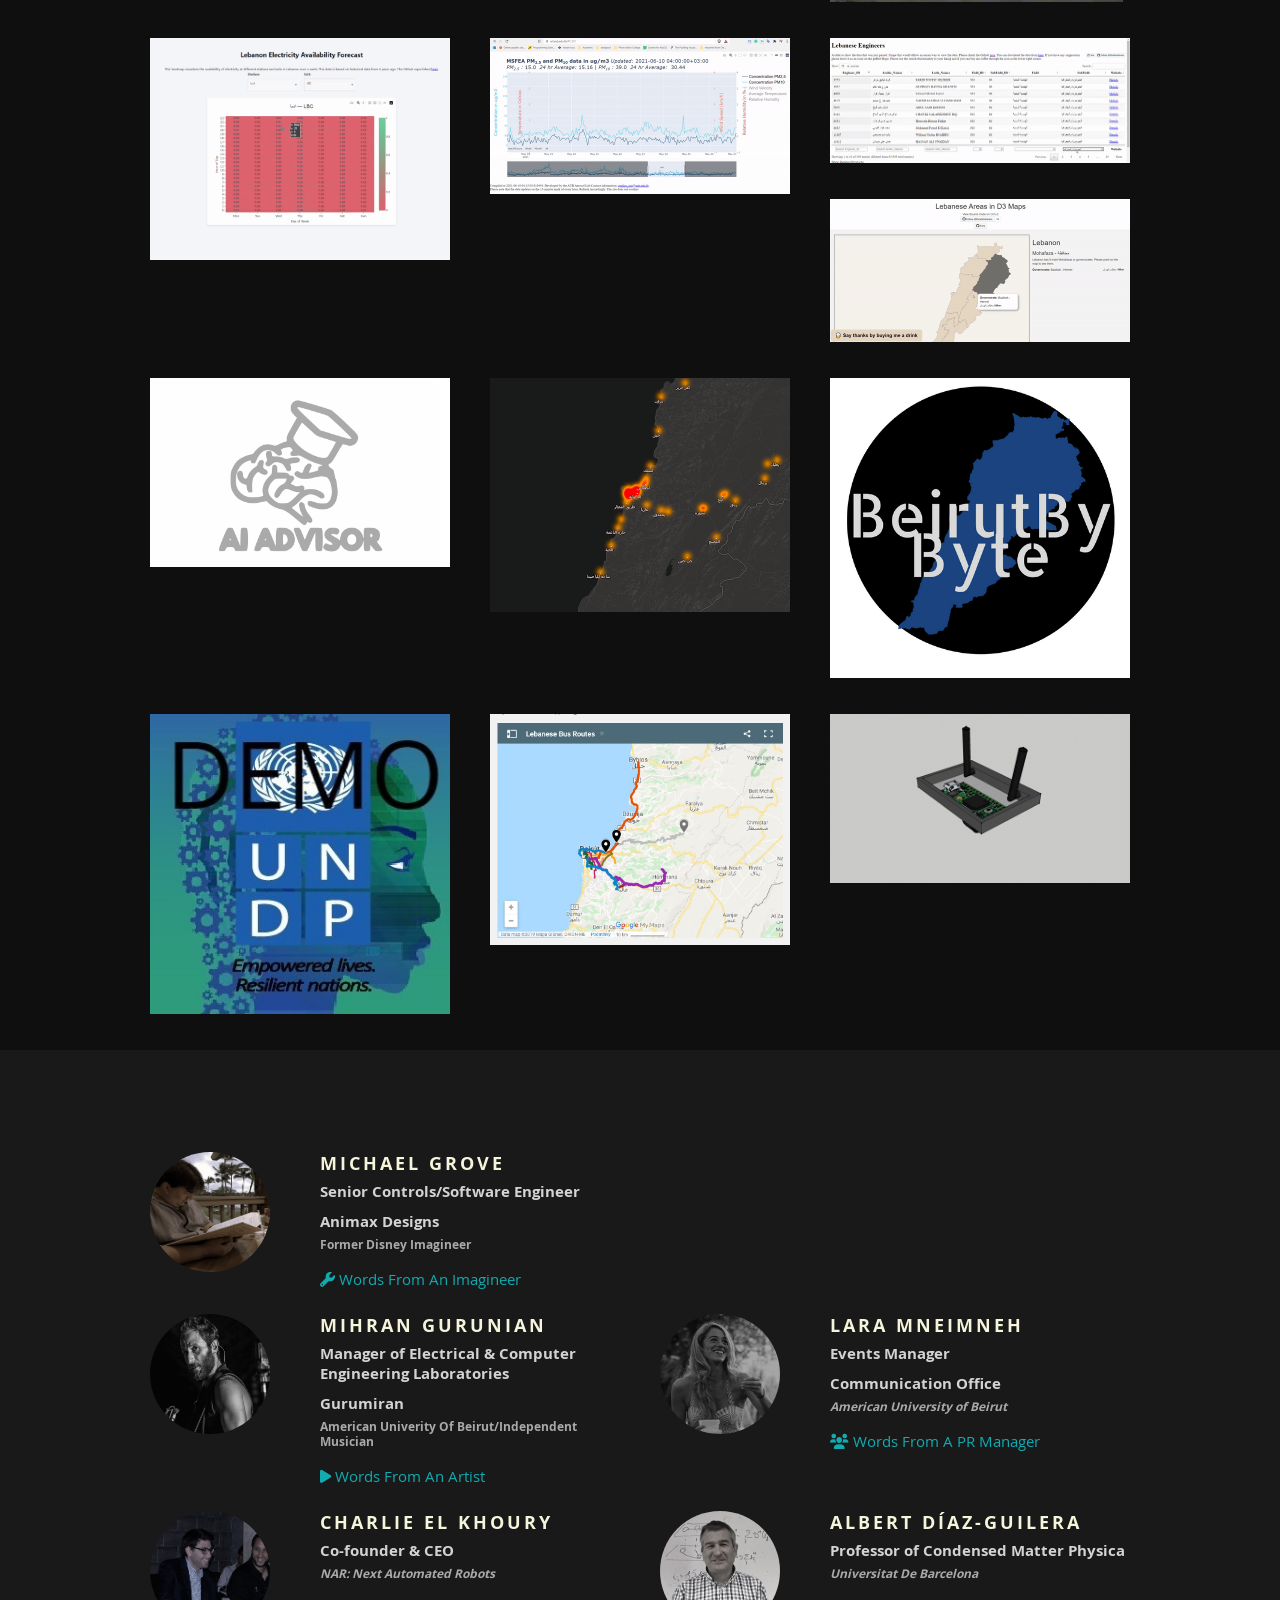
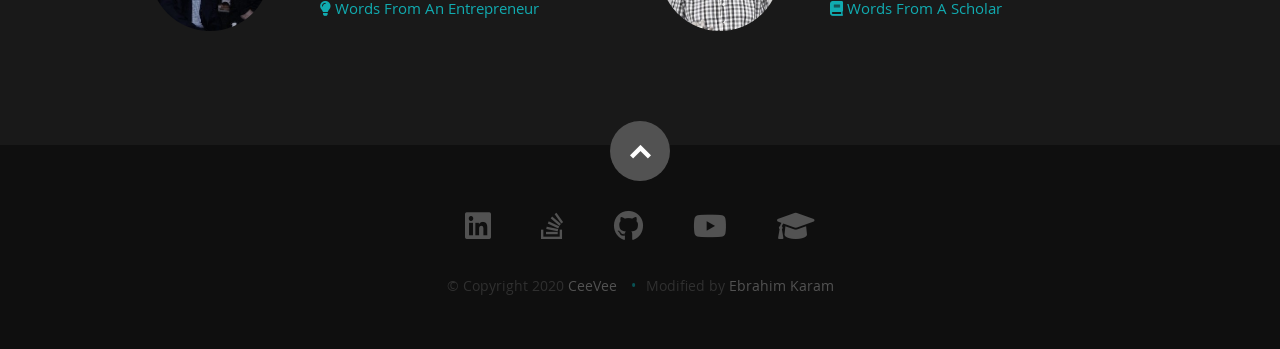
==== commit 7bc15fa5: "Added a github Live projects page to always find the projects These are the projects I'm working on " ====
--- a/index.html
+++ b/index.html
@@ -148,6 +148,7 @@
                     </div>
                 </li>
                 <li><a class="smoothscroll" href="#portfolio">Projects</a></li>
+                <li><a href="github-projects/">Live Projects</a></li>
 
                 <li><a class="smoothscroll" style="display: none" href="#testimonials">Favorite Quotes</a></li>
                 <li><a class="smoothscroll" href="#contact">Recommendations</a></li>
@@ -665,6 +666,8 @@
                 <h4 style="text-align:center; color: white" align="center">Please find my hardware portfolio <a
                         href="https://docs.google.com/document/d/1XxdMaxeYwubw-6Q2ZgsQHnFA17zTqqywBsSk0YxOySo/edit?usp=sharing">
                         here </a></h4>
+                <h4 style="text-align:center; color: white" align="center">A directory of GitHub projects with a public URL is
+                    <a href="github-projects/">here</a></h4>
 
                 <!-- portfolio-wrapper -->
                 <div id="portfolio-wrapper" class="bgrid-thirds s-bgrid-thirds  cf ">
